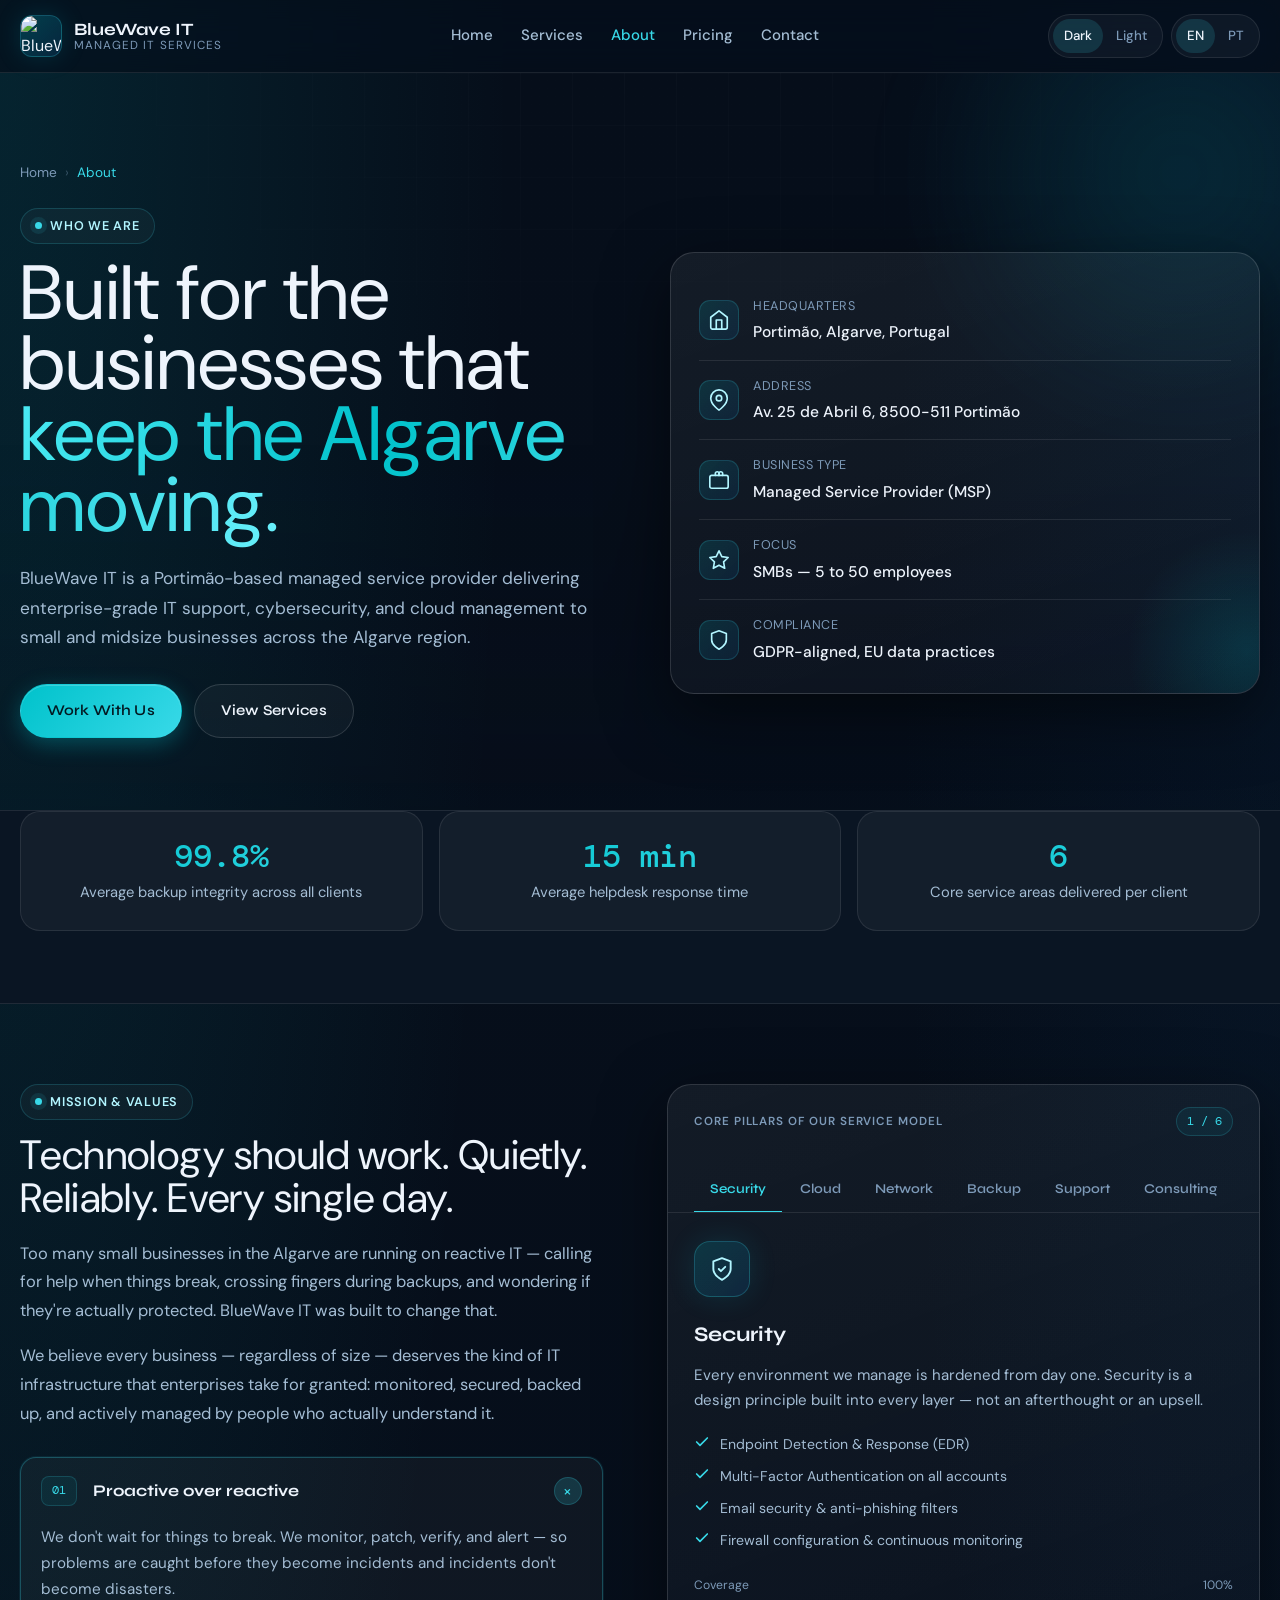
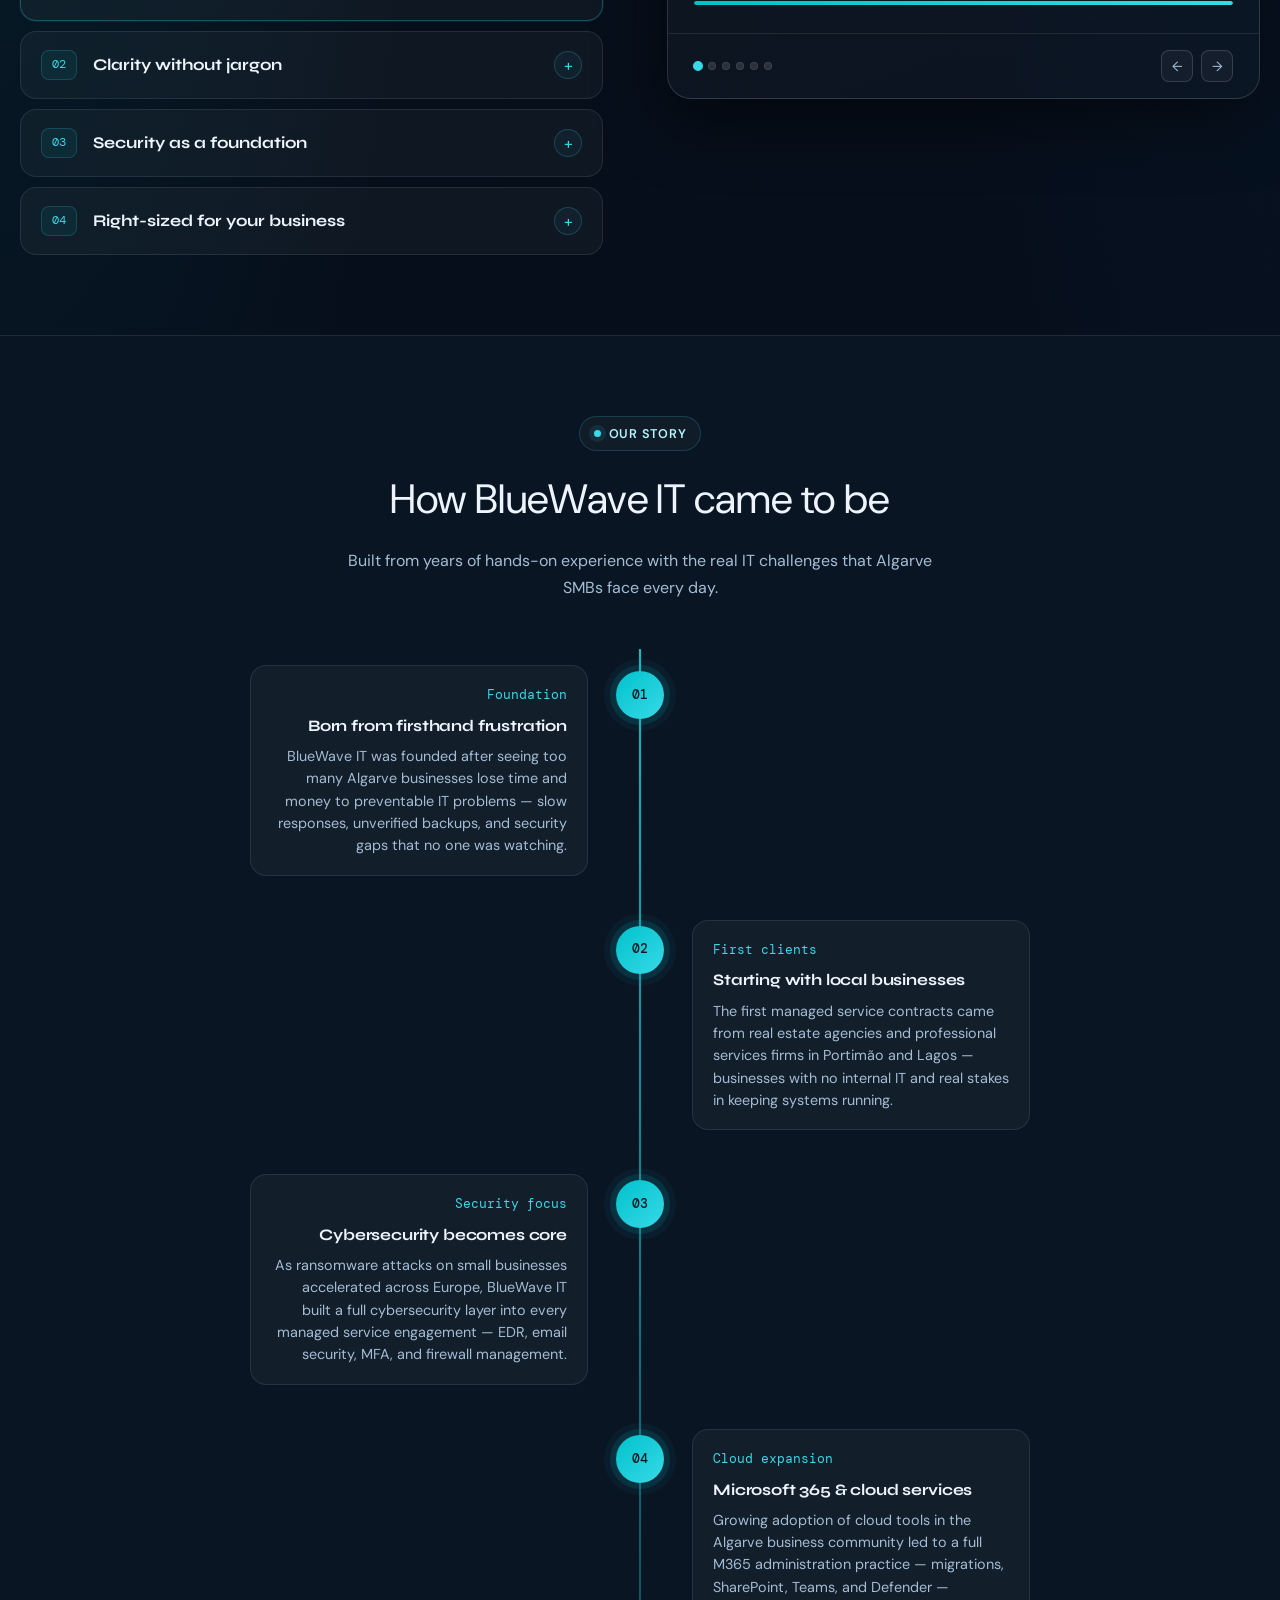
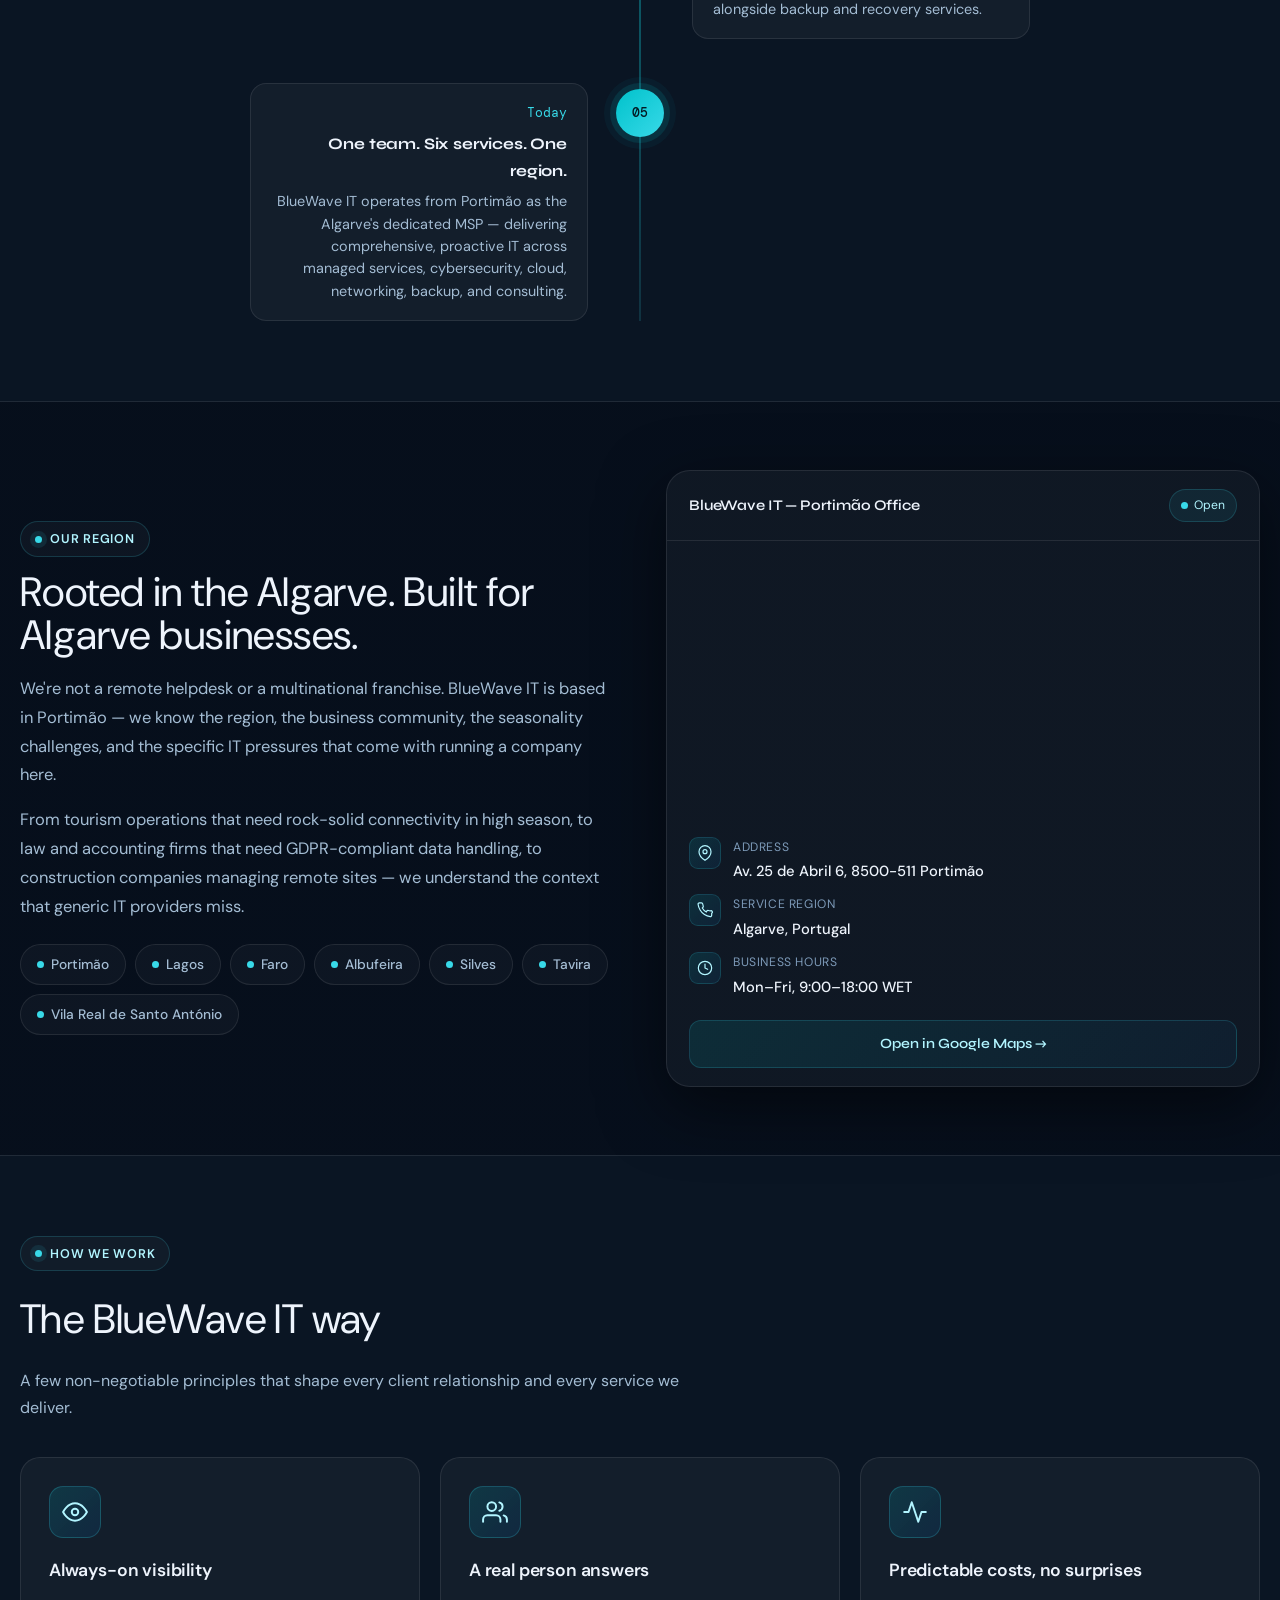
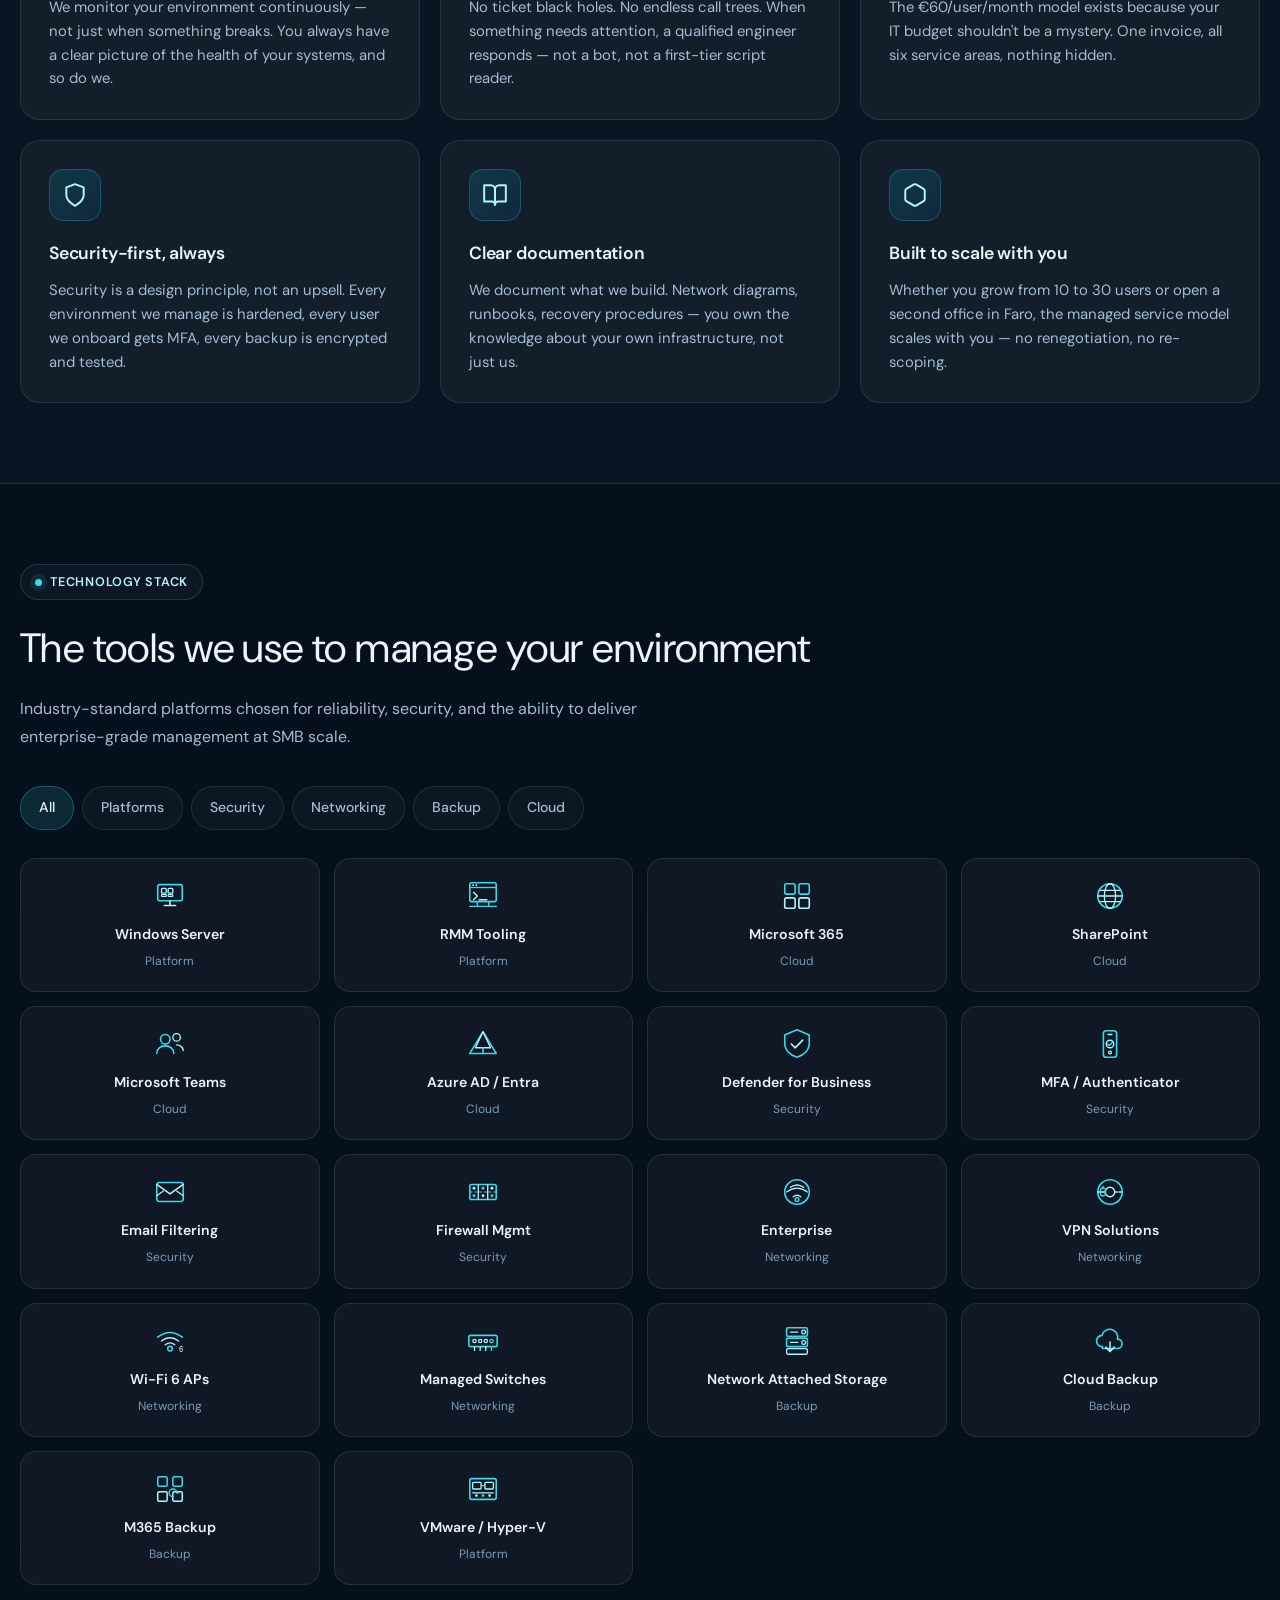
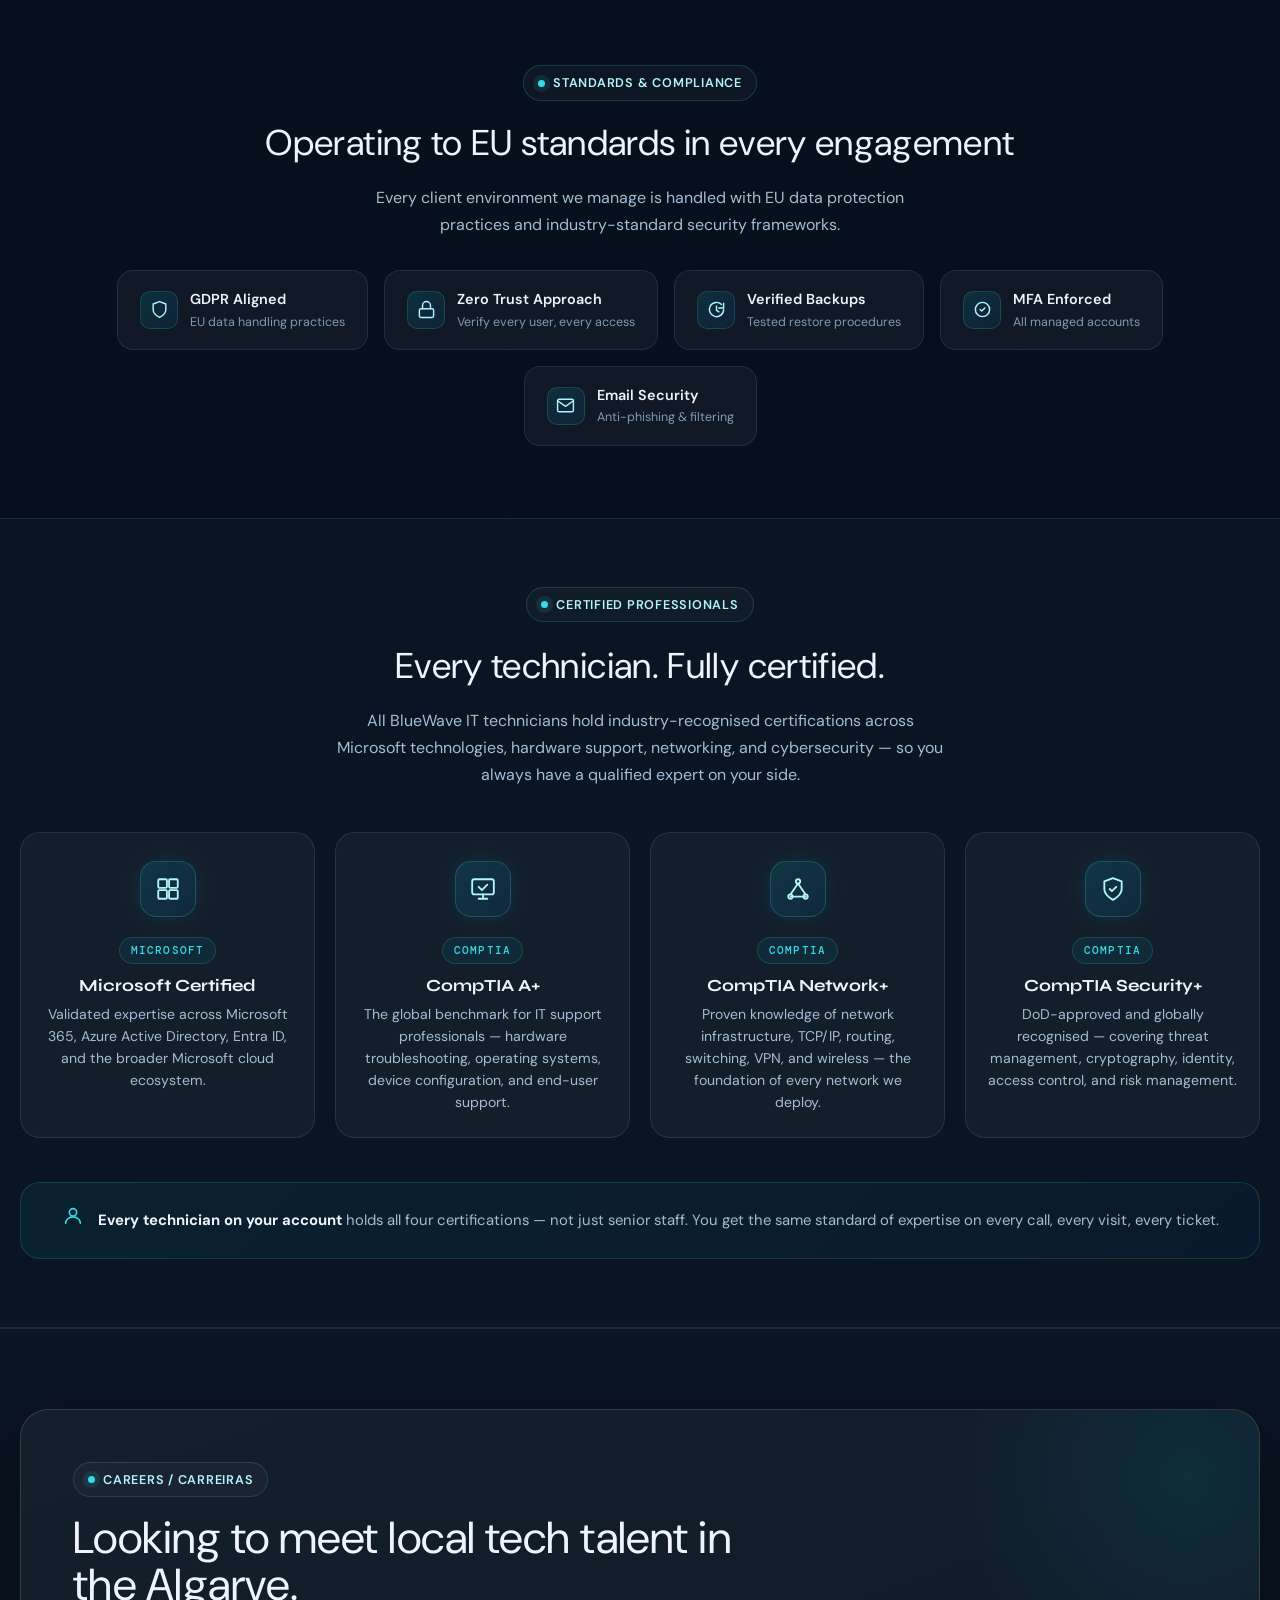
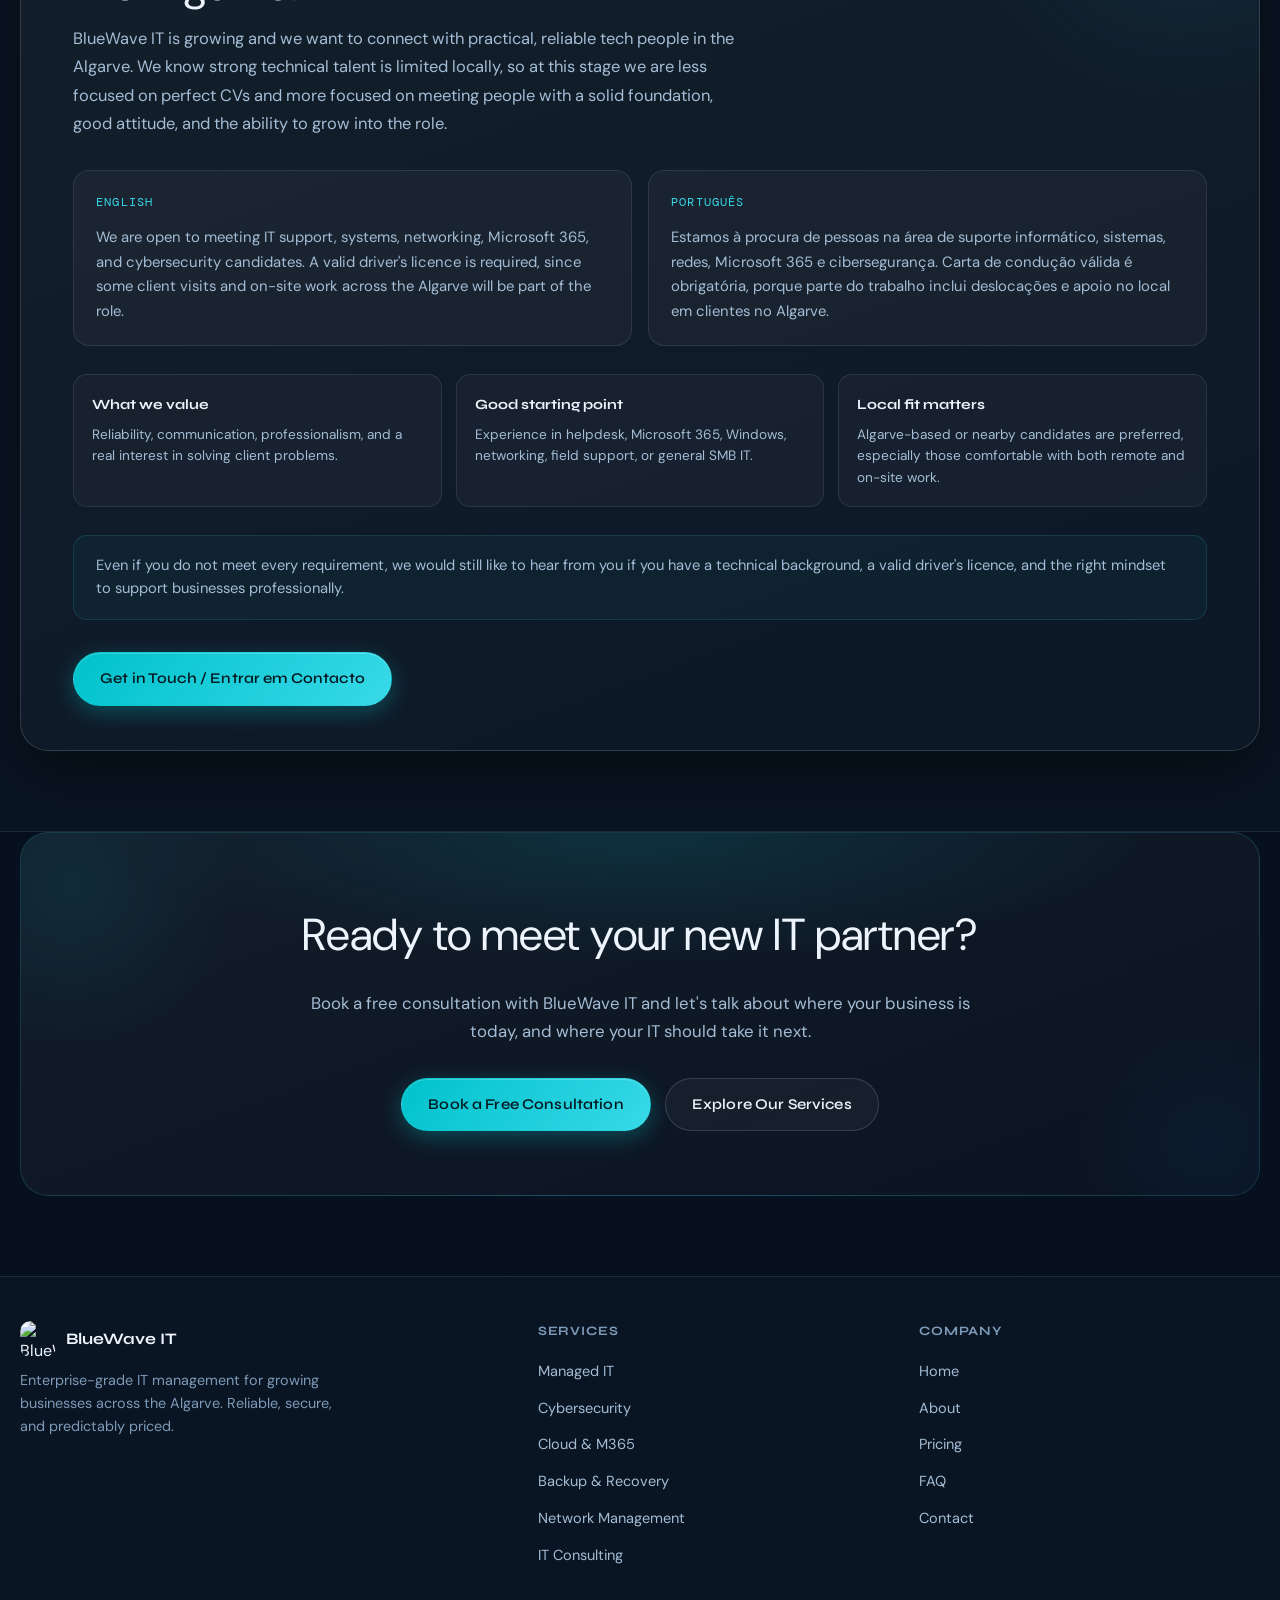
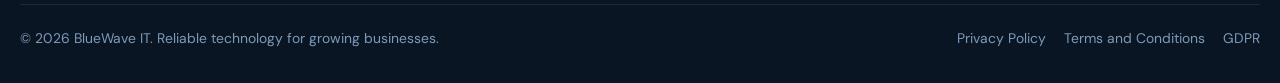
==== about.html @ 63a6830f "Add files via upload" ====
<!DOCTYPE html>
<html lang="en">
<head>
  <meta charset="UTF-8"/>
  <meta name="viewport" content="width=device-width, initial-scale=1.0"/>
   <title>About | BlueWave IT | Managed IT Services in Portimão & Algarve</title>
  <meta name="description" content="BlueWave IT is a Portimão-based MSP delivering enterprise-grade managed IT, cybersecurity, and cloud services to growing businesses across the Algarve."/>
    <!-- Geo / local relevance -->
  <meta name="geo.region" content="PT-08">
  <meta name="geo.placename" content="Portimão, Algarve, Portugal">
  <meta name="language" content="en">
  <!-- Open Graph -->
  <meta property="og:type" content="website">
  <meta property="og:site_name" content="BlueWave IT">
  <meta property="og:title" content="About BlueWave IT | Managed IT Services in Portimão & Algarve">
  <meta property="og:description" content="BlueWave IT delivers managed IT services, cybersecurity, Microsoft 365, cloud, backup, and network support for businesses across Portimão and the Algarve.">
  <meta property="og:url" content="https://www.bluewaveit.pt/about">
  <meta property="og:image" content="https://www.bluewaveit.pt/images/logo.png">
  <meta property="og:image:alt" content="BlueWave IT managed IT services in the Algarve">
  
  <link rel="preconnect" href="https://fonts.googleapis.com">
  <link rel="preconnect" href="https://fonts.gstatic.com" crossorigin>
  <link href="https://fonts.googleapis.com/css2?family=Questrial&family=Syne:wght@400;500;600;700;800&family=DM+Sans:ital,opsz,wght@0,9..40,300;0,9..40,400;0,9..40,500;0,9..40,600;1,9..40,400&family=DM+Mono:wght@400;500&display=swap" rel="stylesheet">
   <link rel="icon" type="image/png" sizes="32x32" href="/images/favicon.png">
 <style>


    /* ── TOKENS ── */
    :root {
      --bg:        #060e1a;
      --bg-alt:    #0a1523;
      --bg-card:   rgba(255,255,255,0.038);
      --bg-card-h: rgba(255,255,255,0.065);
      --text:      #eef4fc;
      --muted:     #7d9ab8;
      --muted-2:   #a4bdd4;
      --line:      rgba(255,255,255,0.09);
      --line-s:    rgba(255,255,255,0.14);
      --cyan:      #00c2cb;
      --cyan-2:    #38d9e8;
      --cyan-3:    #b2f5ff;
      --blue:      #0f4c81;
      --blue-m:    #1565a8;
      --green:     #3ee89a;
      --amber:     #ffcf4e;
      --danger:    #ff5f5f;
      --shadow:    0 20px 64px rgba(0,0,0,0.50);
      --shadow-sm: 0 8px 28px rgba(0,0,0,0.30);
      --shadow-c:  0 4px 24px rgba(0,0,0,0.22), 0 1px 4px rgba(0,0,0,0.12);
      --r:         20px;
      --r-sm:      13px;
      --max:       1240px;
      --hh:        72px;
      --fd:        'Syne', sans-serif;
      --fb:        'DM Sans', sans-serif;
      --fm:        'DM Mono', monospace;
    }
    body.theme-light {
      --bg:        #f3f8fd;
      --bg-alt:    #e8f1fa;
      --bg-card:   rgba(255,255,255,0.85);
      --bg-card-h: rgba(255,255,255,0.98);
      --text:      #0a1628;
      --muted:     #4d6b88;
      --muted-2:   #3d5a74;
      --line:      rgba(10,22,40,0.09);
      --line-s:    rgba(10,22,40,0.15);
      --shadow:    0 20px 64px rgba(10,22,40,0.14);
      --shadow-sm: 0 8px 28px rgba(10,22,40,0.10);
      --shadow-c:  0 4px 24px rgba(10,22,40,0.10), 0 1px 4px rgba(10,22,40,0.06);
    }

    /* ── RESET ── */
    *, *::before, *::after { box-sizing: border-box; }
    html { scroll-behavior: smooth; }
    body {
      margin: 0;
      font-family: var(--fb);
      font-size: 1rem;
      line-height: 1.7;
      color: var(--text);
      background:
        radial-gradient(ellipse 80% 55% at 0% 0%,   rgba(0,194,203,0.12), transparent 50%),
        radial-gradient(ellipse 60% 45% at 100% 5%,  rgba(15,76,129,0.11), transparent 50%),
        linear-gradient(180deg, #060e1a 0%, #07101e 100%);
      overflow-x: hidden;
      transition: background 250ms ease, color 250ms ease;
    }
    body.theme-light {
      background:
        radial-gradient(ellipse 80% 55% at 0% 0%,   rgba(0,194,203,0.07), transparent 50%),
        radial-gradient(ellipse 60% 45% at 100% 5%,  rgba(15,76,129,0.06), transparent 50%),
        linear-gradient(180deg, #f3f8fd 0%, #edf4fb 100%);
    }
    h1,h2,h3,h4 { font-family: var(--fd); margin: 0; }
    h1 { font-family: var(--fd-head); font-weight: 400; letter-spacing: 0.01em; }
    h2 { font-family: var(--fd-head); font-weight: 400; letter-spacing: 0.01em; }
    h3 { font-family: var(--fd-head); font-weight: 600; letter-spacing: -0.01em; }
    h4 { font-weight: 600; letter-spacing: -0.01em; }
    p  { margin: 0; }
    a  { color: inherit; text-decoration: none; }
    button { font: inherit; cursor: pointer; }
    img { max-width: 100%; display: block; }

    .container { width: min(calc(100% - 40px), var(--max)); margin: 0 auto; }

    /* ── REVEAL ── */
    .reveal {
      opacity: 0; transform: translateY(26px);
      transition: opacity 650ms cubic-bezier(0.16,1,0.3,1), transform 650ms cubic-bezier(0.16,1,0.3,1);
    }
    .reveal.is-visible { opacity: 1; transform: none; }
    .d1{transition-delay:80ms} .d2{transition-delay:160ms}
    .d3{transition-delay:240ms} .d4{transition-delay:320ms}

    /* ── HEADER ── */
    .site-header {
      position: sticky; top: 0; z-index: 60;
      backdrop-filter: blur(18px) saturate(160%);
      -webkit-backdrop-filter: blur(18px) saturate(160%);
      background: rgba(6,14,26,0.72);
      border-bottom: 1px solid var(--line);
      transition: background 200ms ease, box-shadow 200ms ease;
    }
    body.theme-light .site-header { background: rgba(243,248,253,0.82); }
    .site-header.scrolled { background: rgba(6,14,26,0.95); box-shadow: 0 8px 32px rgba(0,0,0,0.30); border-bottom-color: var(--line-s); }
    body.theme-light .site-header.scrolled { background: rgba(243,248,253,0.97); box-shadow: 0 8px 32px rgba(10,22,40,0.10); }
    .nav { min-height: var(--hh); display: flex; align-items: center; justify-content: space-between; gap: 20px; }
    .logo { display: flex; align-items: center; gap: 12px; flex: 0 0 auto; }
    .logo-mark {
      width: 42px; height: 42px; border-radius: 12px; flex: 0 0 auto;
      background: linear-gradient(135deg, rgba(0,194,203,0.25), rgba(15,76,129,0.30));
      border: 1px solid rgba(56,217,232,0.24);
      box-shadow: 0 0 26px rgba(0,194,203,0.15);
      display: grid; place-items: center; overflow: hidden;
    }
    .logo-wordmark { display: flex; flex-direction: column; line-height: 1.1; }
    .logo-wordmark strong { font-family: var(--fd); font-size: 1.08rem; font-weight: 700; }
    .logo-wordmark span   { color: var(--muted); font-size: 0.73rem; letter-spacing: 0.09em; text-transform: uppercase; }
    .nav-links { display: flex; gap: 4px; align-items: center; }
    .nav-links a { color: var(--muted-2); font-size: 0.94rem; font-weight: 500; padding: 6px 12px; border-radius: 8px; transition: color 160ms, background 160ms; }
    .nav-links a:hover  { color: var(--text); background: rgba(255,255,255,0.05); }
    .nav-links a.active { color: var(--cyan-2); }
    body.theme-light .nav-links a:hover { background: rgba(10,22,40,0.05); }
    .nav-right { display: flex; gap: 8px; align-items: center; flex-wrap: nowrap; }
    .tog { display: inline-flex; gap: 2px; padding: 4px; border-radius: 999px; background: rgba(255,255,255,0.04); border: 1px solid var(--line); }
    body.theme-light .tog { background: rgba(10,22,40,0.04); }
    .tog-btn { border: 0; background: transparent; color: var(--muted); padding: 6px 11px; border-radius: 999px; font-size: 0.83rem; font-weight: 500; transition: all 180ms; }
    .tog-btn.active { background: rgba(56,217,232,0.15); color: var(--text); }
    .nav-toggle { display: none; width: 42px; height: 42px; border-radius: 12px; border: 1px solid var(--line-s); background: rgba(255,255,255,0.04); color: var(--text); font-size: 1.2rem; align-items: center; justify-content: center; }
    .mobile-menu { display: none; padding: 0 0 14px; }
    .mobile-menu.open { display: grid; gap: 8px; }
    .mobile-menu a, .mobile-menu .m-row, .mobile-menu .mobile-menu-theme { padding: 11px 14px; border-radius: 13px; background: var(--bg-card); border: 1px solid var(--line); color: var(--text); font-size: 0.95rem; font-weight: 500; display: flex; align-items: center; gap: 10px; }
    .mobile-menu .m-row { flex-wrap: wrap; gap: 8px; }

    /* ── BUTTONS ── */
    .btn { display: inline-flex; align-items: center; justify-content: center; gap: 8px; padding: 13px 26px; border-radius: 999px; border: 1px solid transparent; font-family: var(--fd); font-size: 0.93rem; font-weight: 600; letter-spacing: 0.01em; transition: transform 200ms, box-shadow 200ms, background 200ms, border-color 200ms; white-space: nowrap; }
    .btn-primary { background: linear-gradient(130deg, #00c2cb, #38d9e8); color: #031922; box-shadow: 0 6px 22px rgba(0,194,203,0.32), inset 0 1px 0 rgba(255,255,255,0.20); }
    .btn-primary:hover { transform: translateY(-2px); box-shadow: 0 12px 32px rgba(0,194,203,0.42), inset 0 1px 0 rgba(255,255,255,0.20); }
    .btn-secondary { background: rgba(255,255,255,0.04); border-color: var(--line-s); color: var(--text); }
    .btn-secondary:hover { background: rgba(255,255,255,0.08); border-color: rgba(56,217,232,0.30); transform: translateY(-2px); }
    body.theme-light .btn-secondary { background: rgba(10,22,40,0.04); }
    body.theme-light .btn-secondary:hover { background: rgba(10,22,40,0.08); }

    /* ── SHARED ── */
    .section-label {
      display: inline-flex; align-items: center; gap: 8px;
      padding: 6px 14px; border-radius: 999px;
      border: 1px solid rgba(56,217,232,0.18); background: rgba(255,255,255,0.03);
      color: var(--cyan-3); font-size: 0.79rem; font-weight: 600;
      letter-spacing: 0.06em; text-transform: uppercase; margin-bottom: 14px;
    }
    .section-label::before { content:""; width:7px; height:7px; border-radius:50%; background:var(--cyan-2); box-shadow:0 0 0 5px rgba(56,217,232,0.10); flex:0 0 auto; }
    body.theme-light .section-label { background: rgba(10,22,40,0.04); color: var(--blue-m); }
    .gradient-text { background: linear-gradient(105deg, #4beaf4 0%, #00c2cb 45%, #6af0fc 100%); -webkit-background-clip: text; background-clip: text; color: transparent; }
    body.theme-light .gradient-text { background: linear-gradient(105deg, #006f80, #009ab0); -webkit-background-clip: text; background-clip: text; }
    .icon-svg { width: 22px; height: 22px; stroke: currentColor; fill: none; stroke-width: 1.8; stroke-linecap: round; stroke-linejoin: round; }
    section { padding: 68px 0; }
    .band { background: var(--bg-alt); border-top: 1px solid var(--line); border-bottom: 1px solid var(--line); }
    .feature-list { list-style: none; margin: 0; padding: 0; display: grid; gap: 9px; }
    .feature-list li { display: flex; gap: 10px; align-items: flex-start; color: var(--muted-2); font-size: 0.95rem; }
    .feature-list li::before { content:""; width:18px; height:18px; margin-top:2px; flex:0 0 auto; background: url("data:image/svg+xml,%3Csvg xmlns='http://www.w3.org/2000/svg' viewBox='0 0 24 24' fill='none' stroke='%2338d9e8' stroke-width='2.5' stroke-linecap='round' stroke-linejoin='round'%3E%3Cpolyline points='20 6 9 17 4 12'/%3E%3C/svg%3E") center/contain no-repeat; }

    /* ── PAGE HERO ── */
    .page-hero {
      position: relative; overflow: hidden;
      padding: 88px 0 72px; isolation: isolate;
    }
    .page-hero::before {
      content:""; position:absolute; inset:0; z-index:-1;
      background-image: linear-gradient(rgba(255,255,255,0.030) 1px, transparent 1px), linear-gradient(90deg, rgba(255,255,255,0.030) 1px, transparent 1px);
      background-size: 52px 52px;
      mask-image: radial-gradient(ellipse 80% 70% at 50% 0%, rgba(0,0,0,0.6), transparent 70%);
    }
    body.theme-light .page-hero::before { background-image: linear-gradient(rgba(10,22,40,0.03) 1px, transparent 1px), linear-gradient(90deg, rgba(10,22,40,0.03) 1px, transparent 1px); }
    .page-hero::after { content:""; position:absolute; z-index:-1; width:600px; height:600px; border-radius:50%; right:-200px; top:-200px; background:radial-gradient(circle, rgba(0,194,203,0.13), transparent 65%); filter:blur(40px); animation:floatGlow 12s ease-in-out infinite; }
    @keyframes floatGlow { 0%,100%{transform:translate(0,0) scale(1)} 50%{transform:translate(0,-20px) scale(1.04)} }

    .hero-breadcrumb { display:flex; align-items:center; gap:8px; color:var(--muted); font-size:0.85rem; margin-bottom:24px; }
    .hero-breadcrumb a { transition: color 160ms; }
    .hero-breadcrumb a:hover { color: var(--text); }
    .hero-breadcrumb .sep { opacity: 0.4; }
    .hero-breadcrumb .current { color: var(--cyan-2); }

    .hero-layout { display: grid; grid-template-columns: 1fr 1fr; gap: 60px; align-items: center; }
    .page-hero h1 { font-size: clamp(3rem, 6vw, 5.2rem); line-height: 0.92; margin-bottom: 24px; }
    .page-hero p  { color: var(--muted-2); max-width: 58ch; font-size: 1.08rem; margin: 0 0 32px; }

    /* Identity card in hero */
    .identity-card {
      background: linear-gradient(160deg, rgba(255,255,255,0.06), rgba(255,255,255,0.025));
      border: 1px solid var(--line-s); border-radius: 24px;
      padding: 28px; box-shadow: var(--shadow);
      position: relative; overflow: hidden;
    }
    .identity-card::before { content:""; position:absolute; inset:auto -20% -20% auto; width:260px; height:260px; border-radius:50%; background:radial-gradient(circle, rgba(0,194,203,0.16), transparent 65%); pointer-events:none; }
    .id-row { display: flex; align-items: center; gap: 14px; padding: 14px 0; border-bottom: 1px solid var(--line); }
    .id-row:last-child { border-bottom: 0; padding-bottom: 0; }
    .id-icon { width: 40px; height: 40px; border-radius: 11px; display: grid; place-items: center; background: linear-gradient(135deg, rgba(0,194,203,0.15), rgba(15,76,129,0.22)); border: 1px solid rgba(56,217,232,0.18); color: var(--cyan-3); flex: 0 0 auto; }
    .id-label { color: var(--muted); font-size: 0.79rem; letter-spacing: 0.04em; text-transform: uppercase; margin-bottom: 3px; }
    .id-value { color: var(--text); font-size: 0.97rem; font-weight: 500; }

    /* ── ANIMATED STAT COUNTERS ── */
    .stats-section { padding: 0 0 72px; }
    .stats-grid { display: grid; grid-template-columns: repeat(3, 1fr); gap: 16px; }
    .stat-card {
      background: var(--bg-card); border: 1px solid var(--line); border-radius: var(--r);
      padding: 28px 24px; text-align: center; position: relative; overflow: hidden;
      transition: transform 220ms, border-color 220ms;
    }
    .stat-card::before { content:""; position:absolute; inset:0; background:radial-gradient(circle at 50% 0%, rgba(0,194,203,0.08), transparent 60%); opacity:0; transition:opacity 300ms; }
    .stat-card:hover { transform: translateY(-4px); border-color: rgba(56,217,232,0.24); }
    .stat-card:hover::before { opacity:1; }
    .stat-num {
      font-family: var(--fm); font-size: 2rem; font-weight: 500; line-height: 1;
      background: linear-gradient(135deg, var(--cyan), var(--cyan-2));
      -webkit-background-clip: text; background-clip: text; color: transparent;
      margin-bottom: 10px;
    }
    .stat-label { color: var(--muted-2); font-size: 0.92rem; line-height: 1.4; }

    /* ── MISSION SECTION ── */
    .mission-section { padding: 80px 0; }
    .mission-grid { display: grid; grid-template-columns: 1fr 1fr; gap: 64px; align-items: start; }
    .mission-copy h2 { font-size: clamp(2rem, 3.2vw, 2.9rem); margin-bottom: 20px; line-height: 1.05; }
    .mission-copy p  { color: var(--muted-2); font-size: 1.03rem; line-height: 1.75; margin-bottom: 16px; }
    /* Values — card-based layout */
    .values-list { display: grid; gap: 10px; margin-top: 32px; }
    .value-item {
      border-radius: 16px; overflow: hidden;
      background: var(--bg-card); border: 1px solid var(--line);
      transition: border-color 220ms, box-shadow 220ms;
    }
    .value-item.open { border-color: rgba(56,217,232,0.28); box-shadow: 0 0 0 1px rgba(56,217,232,0.08); }
    .value-head {
      display: flex; align-items: center; justify-content: space-between; gap: 14px;
      padding: 18px 20px; cursor: pointer; background: transparent; border: 0;
      color: var(--text); width: 100%; text-align: left;
      transition: color 180ms;
    }
    .value-head:hover { color: var(--cyan-2); }
    .value-head-left { display: flex; align-items: center; gap: 16px; }
    .value-num {
      font-family: var(--fm); font-size: 0.73rem; color: var(--cyan-2);
      background: rgba(0,194,203,0.08); border: 1px solid rgba(56,217,232,0.18);
      border-radius: 8px; padding: 4px 8px; min-width: 36px; text-align: center; flex: 0 0 auto;
    }
    .value-title { font-family: var(--fd); font-size: 1.02rem; font-weight: 700; }
    .v-chevron { width: 28px; height: 28px; border-radius: 50%; border: 1px solid rgba(56,217,232,0.20); background: rgba(56,217,232,0.05); display: grid; place-items: center; color: var(--cyan-2); font-size: 1rem; transition: transform 280ms cubic-bezier(0.34,1.56,0.64,1), background 220ms; flex: 0 0 auto; }
    .value-item.open .v-chevron { transform: rotate(45deg); background: rgba(56,217,232,0.16); }
    .value-body { max-height: 0; overflow: hidden; transition: max-height 360ms ease, padding 360ms ease; color: var(--muted-2); font-size: 0.95rem; line-height: 1.72; padding: 0 20px; }
    .value-item.open .value-body { max-height: 300px; padding: 0 20px 18px; }

    /* ── PILLARS — INTERACTIVE TAB DESIGN ── */
    .mission-visual { position: sticky; top: calc(var(--hh) + 24px); }
    .pillars-card {
      background: linear-gradient(160deg, rgba(255,255,255,0.055), rgba(255,255,255,0.02));
      border: 1px solid var(--line-s); border-radius: 24px;
      box-shadow: var(--shadow); overflow: hidden;
    }
    .pillars-header {
      padding: 22px 26px 0;
      border-bottom: 1px solid var(--line);
      display: flex; flex-direction: column; gap: 16px;
    }
    .pillars-header-top { display: flex; align-items: center; justify-content: space-between; padding-bottom: 16px; }
    .pillars-header-label { font-size: 0.73rem; color: var(--muted); text-transform: uppercase; letter-spacing: 0.08em; font-weight: 600; }
    .pillars-header-count { font-family: var(--fm); font-size: 0.78rem; color: var(--cyan-2); background: rgba(0,194,203,0.08); border: 1px solid rgba(56,217,232,0.18); padding: 3px 10px; border-radius: 999px; }
    /* Tab nav */
    .pillar-tabs { display: flex; gap: 2px; overflow-x: auto; scrollbar-width: none; }
    .pillar-tabs::-webkit-scrollbar { display: none; }
    .pillar-tab {
      padding: 10px 16px; font-size: 0.84rem; font-weight: 600; font-family: var(--fd);
      color: var(--muted); background: transparent; border: 0; cursor: pointer;
      border-bottom: 2px solid transparent; margin-bottom: -1px;
      white-space: nowrap; transition: color 180ms, border-color 180ms;
    }
    .pillar-tab:hover { color: var(--muted-2); }
    .pillar-tab.active { color: var(--cyan-2); border-bottom-color: var(--cyan-2); }
    /* Panel */
    .pillar-panel { display: none; padding: 28px 26px; }
    .pillar-panel.active { display: block; }
    .pillar-panel-icon {
      width: 56px; height: 56px; border-radius: 16px; margin-bottom: 20px;
      display: grid; place-items: center;
      background: linear-gradient(135deg, rgba(0,194,203,0.18), rgba(15,76,129,0.28));
      border: 1px solid rgba(56,217,232,0.24);
      box-shadow: 0 0 28px rgba(0,194,203,0.14);
      color: var(--cyan-3);
    }
    .pillar-panel-icon svg { width: 26px; height: 26px; stroke: currentColor; fill: none; stroke-width: 1.75; stroke-linecap: round; stroke-linejoin: round; }
    .pillar-panel-name { font-family: var(--fd); font-size: 1.3rem; font-weight: 700; margin-bottom: 10px; }
    .pillar-panel-desc { color: var(--muted-2); font-size: 0.94rem; line-height: 1.68; margin-bottom: 20px; }
    .pillar-panel-items { display: grid; gap: 8px; }
    .pillar-panel-item {
      display: flex; align-items: flex-start; gap: 10px;
      font-size: 0.88rem; color: var(--muted-2);
    }
    .pillar-panel-item::before {
      content:""; width: 16px; height: 16px; margin-top: 1px; flex: 0 0 auto;
      background: url("data:image/svg+xml,%3Csvg xmlns='http://www.w3.org/2000/svg' viewBox='0 0 24 24' fill='none' stroke='%2338d9e8' stroke-width='2.5' stroke-linecap='round' stroke-linejoin='round'%3E%3Cpolyline points='20 6 9 17 4 12'/%3E%3C/svg%3E") center/contain no-repeat;
    }
    /* Progress bar */
    .pillar-progress { margin-top: 22px; }
    .pillar-progress-label { display: flex; justify-content: space-between; margin-bottom: 6px; font-size: 0.76rem; color: var(--muted); }
    .pillar-progress-track { height: 4px; background: rgba(255,255,255,0.06); border-radius: 999px; overflow: hidden; }
    .pillar-progress-fill { height: 100%; background: linear-gradient(90deg, var(--cyan), var(--cyan-2)); border-radius: 999px; transition: width 600ms cubic-bezier(0.16,1,0.3,1); width: 0; }
    /* Footer nav dots */
    .pillars-footer { padding: 16px 26px; border-top: 1px solid var(--line); display: flex; align-items: center; justify-content: space-between; }
    .pillar-dots { display: flex; gap: 6px; }
    .pillar-dot { width: 8px; height: 8px; border-radius: 50%; background: rgba(255,255,255,0.12); border: 1px solid var(--line); cursor: pointer; transition: background 200ms, transform 200ms; }
    .pillar-dot.active { background: var(--cyan-2); transform: scale(1.25); border-color: var(--cyan-2); }
    .pillar-nav-btns { display: flex; gap: 8px; }
    .pillar-nav-btn { width: 32px; height: 32px; border-radius: 8px; border: 1px solid var(--line-s); background: rgba(255,255,255,0.04); color: var(--muted-2); display: grid; place-items: center; cursor: pointer; font-size: 0.85rem; transition: all 180ms; }
    .pillar-nav-btn:hover { border-color: rgba(56,217,232,0.28); color: var(--text); background: rgba(56,217,232,0.08); }

    /* ── STORY TIMELINE ── */
    .timeline-section { padding: 80px 0; }
    .timeline-wrap { position: relative; max-width: 780px; margin: 0 auto; padding-top: 16px; }
    .timeline-wrap::before { content:""; position:absolute; left:50%; top:0; bottom:0; width:2px; background:linear-gradient(180deg, var(--cyan), rgba(56,217,232,0.15)); transform:translateX(-50%); }
    .tl-item { display: grid; grid-template-columns: 1fr 48px 1fr; gap: 0; margin-bottom: 44px; align-items: start; }
    .tl-item:last-child { margin-bottom: 0; }
    .tl-left  { padding-right: 28px; text-align: right; }
    .tl-right { padding-left:  28px; }
    .tl-empty { }
    .tl-dot-col { display: flex; justify-content: center; padding-top: 6px; }
    .tl-dot {
      width: 48px; height: 48px; border-radius: 50%;
      background: linear-gradient(135deg, var(--cyan), var(--cyan-2));
      display: grid; place-items: center;
      box-shadow: 0 0 0 6px rgba(0,194,203,0.12), 0 0 0 12px rgba(0,194,203,0.05);
      color: #031922; font-family: var(--fm); font-size: 0.82rem; font-weight: 500;
      z-index: 1; position: relative; flex: 0 0 auto;
    }
    .tl-year  { font-family: var(--fm); font-size: 0.80rem; color: var(--cyan-2); margin-bottom: 6px; }
    .tl-card  { background: var(--bg-card); border: 1px solid var(--line); border-radius: 16px; padding: 18px 20px; transition: border-color 200ms, transform 200ms; }
    .tl-card:hover { border-color: rgba(56,217,232,0.26); transform: translateY(-2px); }
    .tl-card h4 { font-size: 1rem; font-weight: 700; margin-bottom: 6px; }
    .tl-card p  { color: var(--muted-2); font-size: 0.90rem; line-height: 1.55; }

    /* ── WHY ALGARVE SECTION ── */
    .algarve-grid { display: grid; grid-template-columns: 1fr 1fr; gap: 52px; align-items: center; }
    .algarve-copy h2 { font-size: clamp(2rem, 3.2vw, 2.9rem); margin-bottom: 18px; line-height: 1.05; }
    .algarve-copy p  { color: var(--muted-2); font-size: 1.03rem; line-height: 1.75; margin-bottom: 16px; }
    .region-chips { display: flex; flex-wrap: wrap; gap: 9px; margin-top: 22px; }
    .region-chip { padding: 8px 16px; border-radius: 999px; border: 1px solid var(--line); background: rgba(255,255,255,0.03); color: var(--muted-2); font-size: 0.86rem; font-weight: 500; display: flex; align-items: center; gap: 7px; transition: all 180ms; }
    .region-chip:hover { border-color: rgba(56,217,232,0.28); color: var(--text); background: rgba(56,217,232,0.06); }
    .region-chip::before { content:""; width:7px; height:7px; border-radius:50%; background:var(--cyan-2); flex:0 0 auto; }

    /* Interactive map card */
    .map-card {
      background: var(--bg-card); border: 1px solid var(--line); border-radius: 24px;
      overflow: hidden; box-shadow: var(--shadow);
    }
    .map-header { padding: 18px 22px; display: flex; align-items: center; justify-content: space-between; border-bottom: 1px solid var(--line); }
    .map-header h4 { font-size: 0.92rem; font-weight: 600; }
    .map-live { display: inline-flex; align-items: center; gap: 6px; font-size: 0.76rem; color: var(--cyan-3); background: rgba(56,217,232,0.08); border: 1px solid rgba(56,217,232,0.18); padding: 5px 11px; border-radius: 999px; }
    .map-live-dot { width: 7px; height: 7px; border-radius: 50%; background: var(--cyan-2); animation: mpulse 2s infinite; }
    @keyframes mpulse { 0%,100%{opacity:1} 50%{opacity:0.4} }
    .map-embed { position: relative; height: 280px; }
    .map-embed iframe { width: 100%; height: 100%; border: 0; display: block; filter: saturate(0.8) contrast(1.05); }
    body.theme-light .map-embed iframe { filter: none; }
    .map-footer { padding: 16px 22px; display: grid; gap: 10px; }
    .map-detail { display: flex; align-items: flex-start; gap: 12px; }
    .map-detail-icon { width: 32px; height: 32px; border-radius: 9px; background: linear-gradient(135deg, rgba(0,194,203,0.14), rgba(15,76,129,0.20)); border: 1px solid rgba(56,217,232,0.16); display: grid; place-items: center; color: var(--cyan-3); flex: 0 0 auto; }
    .map-detail-icon svg { width: 16px; height: 16px; stroke: currentColor; fill: none; stroke-width: 1.8; stroke-linecap: round; stroke-linejoin: round; }
    .map-detail-label { color: var(--muted); font-size: 0.76rem; text-transform: uppercase; letter-spacing: 0.05em; margin-bottom: 2px; }
    .map-detail-value { color: var(--text); font-size: 0.92rem; font-weight: 500; }
    .map-cta { display: block; margin: 4px 22px 18px; padding: 11px; border-radius: 12px; background: linear-gradient(130deg, rgba(0,194,203,0.12), rgba(15,76,129,0.12)); border: 1px solid rgba(56,217,232,0.18); color: var(--cyan-3); text-align: center; font-size: 0.88rem; font-weight: 600; font-family: var(--fd); transition: all 200ms; }
    .map-cta:hover { background: linear-gradient(130deg, rgba(0,194,203,0.20), rgba(15,76,129,0.20)); transform: translateY(-1px); }

    /* ── TEAM / APPROACH SECTION ── */
    .approach-section { padding: 80px 0; }
    .approach-grid { display: grid; grid-template-columns: repeat(3, 1fr); gap: 20px; }
    .approach-card {
      background: var(--bg-card); border: 1px solid var(--line); border-radius: var(--r);
      padding: 28px; transition: transform 220ms, border-color 220ms, background 220ms;
      position: relative; overflow: hidden;
    }
    .approach-card::before { content:""; position:absolute; inset:0; background:radial-gradient(circle at top right, rgba(0,194,203,0.07), transparent 50%); opacity:0; transition:opacity 300ms; }
    .approach-card:hover { transform: translateY(-5px); border-color: rgba(56,217,232,0.24); background: var(--bg-card-h); }
    .approach-card:hover::before { opacity:1; }
    .approach-icon { width: 52px; height: 52px; border-radius: 14px; display: grid; place-items: center; margin-bottom: 18px; background: linear-gradient(135deg, rgba(0,194,203,0.16), rgba(15,76,129,0.24)); border: 1px solid rgba(56,217,232,0.22); color: var(--cyan-3); }
    .approach-icon svg { width: 26px; height: 26px; stroke: currentColor; fill: none; stroke-width: 1.8; stroke-linecap: round; stroke-linejoin: round; }
    .approach-card h3 { font-size: 1.1rem; margin-bottom: 10px; position: relative; z-index:1; }
    .approach-card p  { color: var(--muted-2); font-size: 0.93rem; line-height: 1.6; position: relative; z-index:1; }

    /* ── TECH STACK INTERACTIVE ── */
    .stack-section { padding: 80px 0; }
    .stack-tabs { display: flex; gap: 8px; flex-wrap: wrap; margin-bottom: 28px; }
    .stack-tab { padding: 9px 18px; border-radius: 999px; border: 1px solid var(--line); background: rgba(255,255,255,0.03); color: var(--muted-2); font-size: 0.88rem; font-weight: 500; cursor: pointer; transition: all 180ms; }
    .stack-tab:hover, .stack-tab.active { background: rgba(56,217,232,0.12); border-color: rgba(56,217,232,0.28); color: var(--text); }
    .stack-grid { display: grid; grid-template-columns: repeat(4, 1fr); gap: 14px; }
    .stack-item {
      background: var(--bg-card); border: 1px solid var(--line); border-radius: 16px;
      padding: 20px 16px; text-align: center;
      transition: transform 220ms, border-color 220ms, opacity 300ms;
      cursor: default;
    }
    .stack-item:hover { transform: translateY(-3px); border-color: rgba(56,217,232,0.22); }
    .stack-item.hidden { display: none; }
    .stack-emoji { display: flex; align-items: center; justify-content: center; margin-bottom: 10px; }
    .stack-name { font-size: 0.88rem; font-weight: 600; color: var(--text); margin-bottom: 4px; }
    .stack-cat  { font-size: 0.75rem; color: var(--muted); }

    /* ── GDPR/COMPLIANCE BADGE ROW ── */
    .compliance-section { padding: 0 0 72px; }
    .compliance-row { display: flex; gap: 16px; flex-wrap: wrap; justify-content: center; }
    .comp-badge {
      display: flex; align-items: center; gap: 12px;
      padding: 16px 22px; border-radius: 16px;
      background: var(--bg-card); border: 1px solid var(--line);
      transition: border-color 200ms, transform 200ms;
    }
    .comp-badge:hover { border-color: rgba(56,217,232,0.22); transform: translateY(-2px); }
    .comp-badge-icon { width: 38px; height: 38px; border-radius: 10px; display: grid; place-items: center; background: linear-gradient(135deg, rgba(0,194,203,0.14), rgba(15,76,129,0.20)); border: 1px solid rgba(56,217,232,0.18); color: var(--cyan-3); flex: 0 0 auto; }
    .comp-badge-icon svg { width: 19px; height: 19px; stroke: currentColor; fill: none; stroke-width: 1.8; stroke-linecap: round; stroke-linejoin: round; }
    .comp-name { font-size: 0.90rem; font-weight: 600; color: var(--text); }
    .comp-desc { font-size: 0.78rem; color: var(--muted); }

    /* ── RECRUITING ── */
    .recruit-section { padding: 80px 0; background: var(--bg-alt); border-top: 1px solid var(--line); border-bottom: 1px solid var(--line); }
    .recruit-inner {
      background: linear-gradient(160deg, rgba(255,255,255,0.045), rgba(255,255,255,0.015));
      border: 1px solid var(--line-s); border-radius: 28px;
      overflow: hidden; box-shadow: var(--shadow);
      position: relative;
    }
    .recruit-inner::before {
      content:""; position:absolute; width:500px; height:500px;
      right: -180px; top: -180px; border-radius:50%;
      background: radial-gradient(circle, rgba(0,194,203,0.10), transparent 65%);
      pointer-events:none;
    }
    .recruit-body { padding: 52px 52px 44px; position: relative; z-index: 1; }
    .recruit-header { margin-bottom: 32px; }
    .recruit-header h2 { font-size: clamp(2rem, 3.5vw, 3rem); line-height: 1.05; margin-bottom: 16px; max-width: 22ch; }
    .recruit-header p { color: var(--muted-2); font-size: 1.03rem; line-height: 1.72; max-width: 62ch; }
    /* bilingual cards */
    .recruit-lang-grid { display: grid; grid-template-columns: 1fr 1fr; gap: 16px; margin-bottom: 28px; }
    .recruit-lang-card {
      background: rgba(255,255,255,0.04); border: 1px solid var(--line);
      border-radius: 16px; padding: 22px 22px;
      transition: border-color 200ms;
    }
    .recruit-lang-card:hover { border-color: rgba(56,217,232,0.22); }
    .recruit-lang-label { font-family: var(--fm); font-size: 0.73rem; letter-spacing: 0.10em; text-transform: uppercase; color: var(--cyan-2); margin-bottom: 12px; }
    .recruit-lang-card p { color: var(--muted-2); font-size: 0.93rem; line-height: 1.65; margin: 0; }
    /* value pillars */
    .recruit-pillars { display: grid; grid-template-columns: repeat(3, 1fr); gap: 14px; margin-bottom: 28px; }
    .recruit-pillar {
      background: rgba(255,255,255,0.03); border: 1px solid var(--line);
      border-radius: 14px; padding: 18px 18px;
      transition: border-color 200ms, background 200ms;
    }
    .recruit-pillar:hover { border-color: rgba(56,217,232,0.20); background: rgba(255,255,255,0.05); }
    .recruit-pillar-title { font-size: 0.88rem; font-weight: 700; color: var(--text); margin-bottom: 7px; font-family: var(--fd); }
    .recruit-pillar-desc { color: var(--muted-2); font-size: 0.85rem; line-height: 1.55; margin: 0; }
    /* note */
    .recruit-note {
      background: rgba(0,194,203,0.05); border: 1px solid rgba(56,217,232,0.14);
      border-radius: 14px; padding: 18px 22px;
      color: var(--muted-2); font-size: 0.92rem; line-height: 1.62;
      margin-bottom: 32px;
    }
    /* CTA row */
    .recruit-cta { display: flex; align-items: center; gap: 14px; flex-wrap: wrap; }
    .recruit-email {
      display: inline-flex; align-items: center; gap: 9px;
      padding: 12px 22px; border-radius: 999px;
      border: 1px solid var(--line-s); background: rgba(255,255,255,0.04);
      color: var(--muted-2); font-size: 0.91rem; font-family: var(--fm);
      transition: border-color 200ms, color 200ms, background 200ms;
    }
    .recruit-email:hover { border-color: rgba(56,217,232,0.28); color: var(--text); background: rgba(255,255,255,0.07); }
    .recruit-email svg { width: 16px; height: 16px; stroke: currentColor; fill: none; stroke-width: 1.8; stroke-linecap: round; stroke-linejoin: round; color: var(--cyan-2); flex: 0 0 auto; }
    @media (max-width: 860px) {
      .recruit-body { padding: 36px 28px 32px; }
      .recruit-lang-grid, .recruit-pillars { grid-template-columns: 1fr; }
    }

    /* ── CTA ── */
    .cta-section { padding: 0 0 80px; }
    .cta-box { padding: 64px 52px; background: radial-gradient(ellipse 70% 60% at 50% 0%, rgba(0,194,203,0.14), transparent 60%), linear-gradient(160deg, rgba(255,255,255,0.05), rgba(255,255,255,0.02)); border: 1px solid rgba(56,217,232,0.18); border-radius: 28px; text-align: center; position: relative; overflow: hidden; }
    .cta-box::before { content:""; position:absolute; width:400px; height:400px; left:-150px; top:-150px; border-radius:50%; background:radial-gradient(circle, rgba(0,194,203,0.10), transparent 60%); pointer-events:none; }
    .cta-box::after  { content:""; position:absolute; width:300px; height:300px; right:-100px; bottom:-100px; border-radius:50%; background:radial-gradient(circle, rgba(15,76,129,0.12), transparent 60%); pointer-events:none; }
    .cta-box h2 { font-size: clamp(2rem,3.5vw,3rem); margin-bottom: 16px; position: relative; z-index: 1; }
    .cta-box p  { max-width: 56ch; margin: 0 auto 32px; color: var(--muted-2); font-size: 1.05rem; position: relative; z-index: 1; }
    .cta-btns   { display: flex; justify-content: center; gap: 14px; flex-wrap: wrap; position: relative; z-index: 1; }

    /* ── FOOTER ── */
    .site-footer { border-top: 1px solid var(--line); background: var(--bg-alt); padding: 44px 0 32px; }
    .footer-grid { display: grid; grid-template-columns: 1.4fr 1fr 1fr; gap: 40px; margin-bottom: 36px; }
    .footer-brand p { color: var(--muted); font-size: 0.90rem; margin-top: 12px; max-width: 34ch; line-height: 1.6; }
    .footer-col h4 { font-size: 0.80rem; font-weight: 700; letter-spacing: 0.07em; text-transform: uppercase; color: var(--muted); margin-bottom: 14px; }
    .footer-col ul { list-style: none; margin: 0; padding: 0; display: grid; gap: 9px; }
    .footer-col ul a { color: var(--muted-2); font-size: 0.91rem; transition: color 160ms; }
    .footer-col ul a:hover { color: var(--text); }
    .footer-bottom { display: flex; justify-content: space-between; align-items: center; flex-wrap: wrap; gap: 14px; padding-top: 22px; border-top: 1px solid var(--line); color: var(--muted); font-size: 0.87rem; }
    .footer-legal { display: flex; gap: 18px; }
    .footer-legal a { color: var(--muted); transition: color 160ms; }
    .footer-legal a:hover { color: var(--text); }
    .footer-logo-row { display: flex; align-items: center; gap: 10px; }
    .footer-logo-row strong { font-family: var(--fd); font-size: 1rem; font-weight: 700; }

    .back-to-top { position:fixed; right:20px; bottom:20px; width:44px; height:44px; border-radius:13px; border:1px solid var(--line-s); background:rgba(6,14,26,0.88); backdrop-filter:blur(10px); color:var(--text); display:grid; place-items:center; font-size:1rem; opacity:0; transform:translateY(12px); pointer-events:none; transition:all 200ms; box-shadow:var(--shadow-sm); z-index:70; }
    .back-to-top.show { opacity:1; transform:none; pointer-events:auto; }
    body.theme-light .back-to-top { background: rgba(255,255,255,0.92); }

    /* ── CERTIFICATIONS ── */
    .cert-section { padding: 68px 0; background: var(--bg-alt); border-top: 1px solid var(--line); border-bottom: 1px solid var(--line); }
    .cert-intro { text-align: center; margin-bottom: 44px; }
    .cert-intro h2 { font-size: clamp(1.8rem,2.8vw,2.4rem); margin-bottom: 10px; }
    .cert-intro p  { color: var(--muted-2); max-width: 56ch; margin: 0 auto; }
    .cert-grid { display: grid; grid-template-columns: repeat(4, 1fr); gap: 20px; }
    .cert-card {
      background: var(--bg-card); border: 1px solid var(--line); border-radius: var(--r);
      padding: 28px 20px 24px; text-align: center; position: relative; overflow: hidden;
      transition: transform 220ms, border-color 220ms, box-shadow 220ms;
    }
    .cert-card::before { content:""; position:absolute; inset:0; background:radial-gradient(circle at 50% 0%, rgba(0,194,203,0.09), transparent 60%); opacity:0; transition:opacity 300ms; }
    .cert-card:hover { transform: translateY(-4px); border-color: rgba(56,217,232,0.28); box-shadow: var(--shadow-sm); }
    .cert-card:hover::before { opacity: 1; }
    .cert-icon {
      width: 56px; height: 56px; border-radius: 16px; margin: 0 auto 18px;
      display: grid; place-items: center;
      background: linear-gradient(135deg, rgba(0,194,203,0.15), rgba(15,76,129,0.22));
      border: 1px solid rgba(56,217,232,0.22); color: var(--cyan-3);
      box-shadow: 0 0 24px rgba(0,194,203,0.12);
    }
    .cert-icon svg { width: 26px; height: 26px; stroke: currentColor; fill: none; stroke-width: 1.7; stroke-linecap: round; stroke-linejoin: round; }
    .cert-badge-label {
      display: inline-block; margin-bottom: 12px;
      font-family: var(--fm); font-size: 0.68rem; font-weight: 500;
      letter-spacing: 0.10em; text-transform: uppercase;
      color: var(--cyan-2); background: rgba(0,194,203,0.08);
      border: 1px solid rgba(56,217,232,0.18); border-radius: 999px;
      padding: 3px 11px;
    }
    .cert-name { font-family: var(--fd); font-size: 1.06rem; font-weight: 700; color: var(--text); margin-bottom: 8px; line-height: 1.2; }
    .cert-desc { color: var(--muted-2); font-size: 0.88rem; line-height: 1.55; }
    .cert-footer {
      margin-top: 44px; text-align: center;
      padding: 22px 28px; border-radius: var(--r);
      background: linear-gradient(130deg, rgba(0,194,203,0.07), rgba(15,76,129,0.10));
      border: 1px solid rgba(56,217,232,0.16);
      display: flex; align-items: center; justify-content: center; gap: 14px; flex-wrap: wrap;
    }
    .cert-footer-icon { color: var(--cyan-2); flex: 0 0 auto; }
    .cert-footer-icon svg { width: 22px; height: 22px; stroke: currentColor; fill: none; stroke-width: 1.8; stroke-linecap: round; stroke-linejoin: round; }
    .cert-footer p { color: var(--muted-2); font-size: 0.93rem; margin: 0; }
    .cert-footer strong { color: var(--text); }
    @media (max-width: 980px) { .cert-grid { grid-template-columns: repeat(2, 1fr); } }
    @media (max-width: 480px) { .cert-grid { grid-template-columns: 1fr; } }

    /* ── RESPONSIVE ── */
    @media (max-width: 1080px) { .nav-links{display:none;} .nav-toggle{display:inline-flex;} .nav-cta{display:none;} }
    @media (max-width: 600px) {
      /* Hide theme toggle from nav bar at mobile */
      .nav-theme-tog { display: none; }

      .tog .tog-btn, .toggle-group .toggle-btn { padding: 5px 8px; font-size: 0.76rem; }
      .tog, .toggle-group { padding: 3px; }
      .nav-right { gap: 5px; }
      /* Hide logo subtitle on mobile */
      .logo-wordmark span { display: none; }
      /* Shrink nav toggles */
      .tog .tog-btn { padding: 5px 8px; font-size: 0.76rem; }
      .tog { padding: 3px; }
      .nav-right { gap: 6px; }
    }
    @media (max-width: 980px) {
      section { padding: 52px 0; }
      .hero-layout, .mission-grid, .algarve-grid { grid-template-columns: 1fr; gap: 36px; }
      .stats-grid     { grid-template-columns: repeat(2, 1fr); }
      .approach-grid  { grid-template-columns: repeat(2, 1fr); }
      .stack-grid     { grid-template-columns: repeat(3, 1fr); }
      .mission-visual, .algarve-visual { position: static; }
      .tl-item        { grid-template-columns: 0 48px 1fr; }
      .tl-left        { display: none; }
      .timeline-wrap::before { left: 24px; }
      .footer-grid    { grid-template-columns: 1fr 1fr; }
      .cta-box        { padding: 44px 30px; }
    }
    @media (max-width: 640px) {
      .stats-grid     { grid-template-columns: repeat(2, 1fr); }
      .approach-grid  { grid-template-columns: 1fr; }
      .stack-grid     { grid-template-columns: repeat(2, 1fr); }
      .footer-grid    { grid-template-columns: 1fr; }
      .compliance-row { flex-direction: column; align-items: stretch; }
      .cta-box        { padding: 36px 22px; }
    }

    /* -- HERO BACKGROUND IMAGE -- */
    .hero-bg-img {
      position: absolute;
      inset: 0;
      z-index: -2;
      background-image: url('https://raw.githubusercontent.com/astraseeker001-bot/bluewaveit/main/assests/hero_dark_bg_.png');
      background-size: cover;
      background-position: center top;
      background-repeat: no-repeat;
      opacity: 0.18;
      mix-blend-mode: luminosity;
      pointer-events: none;
      transition: opacity 300ms ease;
    }
    .hero-bg-img::after {
      content: '';
      position: absolute;
      inset: 0;
      background: linear-gradient(180deg, transparent 0%, transparent 50%, var(--bg) 100%);
      pointer-events: none;
    }
    body.theme-light .hero-bg-img {
      background-image: url('https://raw.githubusercontent.com/astraseeker001-bot/bluewaveit/main/assests/hero_light_bg_.png');
      opacity: 0.22;
      mix-blend-mode: multiply;
    }
  </style>
</head>
<body>

  <!-- ── HEADER ── -->
  <header class="site-header" id="siteHeader">
    <div class="container nav">
      <a href="index.html" class="logo" aria-label="BlueWave IT Home">
        <div class="logo-mark">
          <img src="https://raw.githubusercontent.com/astraseeker001-bot/bluewaveit/main/assests/logo_dark.png" data-dark="https://raw.githubusercontent.com/astraseeker001-bot/bluewaveit/main/assests/logo_dark.png" data-light="https://raw.githubusercontent.com/astraseeker001-bot/bluewaveit/main/assests/logo_light.png" alt="BlueWave IT" class="logo-img" width="38" height="38" style="width:100%;height:100%;object-fit:contain;border-radius:10px;"/>
        </div>
        <div class="logo-wordmark">
          <strong>BlueWave IT</strong>
          <span data-i18n="nav_label">Managed IT Services</span>
        </div>
      </a>
      <nav class="nav-links">
        <a href="index.html"     data-i18n="nav_home">Home</a>
        <a href="services.html"  data-i18n="nav_services">Services</a>
        <a href="about.html" class="active" data-i18n="nav_about">About</a>
        <a href="index.html#pricing" data-i18n="nav_pricing">Pricing</a>
        <a href="index.html#contact" data-i18n="nav_contact">Contact</a>
      </nav>
      <div class="nav-right">
        <div class="tog nav-theme-tog" aria-label="Theme switcher">
          <button class="tog-btn active" data-theme="dark"  data-i18n="theme_dark">Dark</button>
          <button class="tog-btn"        data-theme="light" data-i18n="theme_light">Light</button>
        </div>
        <div class="tog">
          <button class="tog-btn active" data-lang="en">EN</button>
          <button class="tog-btn"        data-lang="pt">PT</button>
        </div>
        <button class="nav-toggle" id="navToggle" aria-label="Open menu">☰</button>
      </div>
    </div>
    <div class="container mobile-menu" id="mobileMenu">
      <a href="index.html"         data-i18n="nav_home">Home</a>
      <a href="services.html"      data-i18n="nav_services">Services</a>
      <a href="about.html"         data-i18n="nav_about">About</a>
      <a href="index.html#pricing" data-i18n="nav_pricing">Pricing</a>
      <a href="index.html#contact" data-i18n="nav_contact">Contact</a>
      <div class="mobile-menu-theme">
        <div class="tog" aria-label="Theme switcher">
          <button class="tog-btn active" data-theme="dark"  data-i18n="theme_dark">Dark</button>
          <button class="tog-btn"        data-theme="light" data-i18n="theme_light">Light</button>
        </div>
      </div>
    </div>
    </div>
  </header>

  <!-- ── PAGE HERO ── -->
  <div class="page-hero">
      <div class="hero-bg-img" aria-hidden="true"></div>
    <div class="container">
      <div class="hero-breadcrumb reveal">
        <a href="index.html" data-i18n="bc_home">Home</a>
        <span class="sep">›</span>
        <span class="current" data-i18n="bc_current">About</span>
      </div>
      <div class="hero-layout">
        <div>
          <div class="section-label reveal d1" data-i18n="hero_label">Who We Are</div>
          <h1 class="reveal d1">
            <span data-i18n="hero_h1_a">Built for the</span><br>
            <span data-i18n="hero_h1_b">businesses that</span><br>
            <span class="gradient-text" data-i18n="hero_h1_c">keep the Algarve moving.</span>
          </h1>
          <p class="reveal d2" data-i18n="hero_p">BlueWave IT is a Portimão-based managed service provider delivering enterprise-grade IT support, cybersecurity, and cloud management to small and midsize businesses across the Algarve region.</p>
          <div class="reveal d2" style="display:flex;gap:12px;flex-wrap:wrap;">
            <a href="index.html#contact" class="btn btn-primary"   data-i18n="hero_cta_1">Work With Us</a>
            <a href="services.html"      class="btn btn-secondary" data-i18n="hero_cta_2">View Services</a>
          </div>
        </div>
        <div class="reveal d2">
          <div class="identity-card">
            <div class="id-row">
              <div class="id-icon"><svg class="icon-svg" viewBox="0 0 24 24"><path d="M3 9l9-7 9 7v11a2 2 0 0 1-2 2H5a2 2 0 0 1-2-2z"/><polyline points="9 22 9 12 15 12 15 22"/></svg></div>
              <div>
                <div class="id-label" data-i18n="id_hq_label">Headquarters</div>
                <div class="id-value" data-i18n="id_hq_value">Portimão, Algarve, Portugal</div>
              </div>
            </div>
            <div class="id-row">
              <div class="id-icon"><svg class="icon-svg" viewBox="0 0 24 24"><path d="M21 10c0 7-9 13-9 13s-9-6-9-13a9 9 0 0 1 18 0z"/><circle cx="12" cy="10" r="3"/></svg></div>
              <div>
                <div class="id-label" data-i18n="id_addr_label">Address</div>
                <div class="id-value" data-i18n="id_addr_value">Av. 25 de Abril 6, 8500-511 Portimão</div>
              </div>
            </div>
            <div class="id-row">
              <div class="id-icon"><svg class="icon-svg" viewBox="0 0 24 24"><rect x="2" y="7" width="20" height="14" rx="2"/><path d="M16 7V5a2 2 0 0 0-4 0v2"/><path d="M8 7V5a2 2 0 0 1 4 0v2"/></svg></div>
              <div>
                <div class="id-label" data-i18n="id_type_label">Business Type</div>
                <div class="id-value" data-i18n="id_type_value">Managed Service Provider (MSP)</div>
              </div>
            </div>
            <div class="id-row">
              <div class="id-icon"><svg class="icon-svg" viewBox="0 0 24 24"><path d="M12 2l3.09 6.26L22 9.27l-5 4.87 1.18 6.88L12 17.77l-6.18 3.25L7 14.14 2 9.27l6.91-1.01L12 2z"/></svg></div>
              <div>
                <div class="id-label" data-i18n="id_focus_label">Focus</div>
                <div class="id-value" data-i18n="id_focus_value">SMBs — 5 to 50 employees</div>
              </div>
            </div>
            <div class="id-row">
              <div class="id-icon"><svg class="icon-svg" viewBox="0 0 24 24"><path d="M12 22s8-4 8-10V5l-8-3-8 3v7c0 6 8 10 8 10z"/></svg></div>
              <div>
                <div class="id-label" data-i18n="id_comp_label">Compliance</div>
                <div class="id-value" data-i18n="id_comp_value">GDPR-aligned, EU data practices</div>
              </div>
            </div>
          </div>
        </div>
      </div>
    </div>
  </div>

  <!-- ── ANIMATED STATS ── -->
  <section class="stats-section band">
    <div class="container">
      <div class="stats-grid">
        <div class="stat-card reveal d1">
          <div class="stat-num"><span class="counter" data-target="99.8" data-suffix="%">0</span></div>
          <div class="stat-label" data-i18n="stat_2_lbl">Average backup integrity across all clients</div>
        </div>
        <div class="stat-card reveal d2">
          <div class="stat-num"><span class="counter" data-target="15" data-suffix=" min">0</span></div>
          <div class="stat-label" data-i18n="stat_3_lbl">Average helpdesk response time</div>
        </div>
        <div class="stat-card reveal d3">
          <div class="stat-num"><span class="counter" data-target="6" data-suffix="">0</span></div>
          <div class="stat-label" data-i18n="stat_4_lbl">Core service areas delivered per client</div>
        </div>
      </div>
    </div>
  </section>

  <!-- ── MISSION & VALUES ── -->
  <section class="mission-section">
    <div class="container">
      <div class="mission-grid">

        <!-- LEFT: copy + values accordion -->
        <div class="mission-copy reveal">
          <div class="section-label" data-i18n="mission_label">Mission &amp; Values</div>
          <h2 data-i18n="mission_h">Technology should work. Quietly. Reliably. Every single day.</h2>
          <p data-i18n="mission_p1">Too many small businesses in the Algarve are running on reactive IT — calling for help when things break, crossing fingers during backups, and wondering if they're actually protected. BlueWave IT was built to change that.</p>
          <p data-i18n="mission_p2">We believe every business — regardless of size — deserves the kind of IT infrastructure that enterprises take for granted: monitored, secured, backed up, and actively managed by people who actually understand it.</p>

          <div class="values-list" style="margin-top:28px;">
            <div class="value-item open">
              <button class="value-head">
                <div class="value-head-left">
                  <span class="value-num">01</span>
                  <span class="value-title" data-i18n="val_1_t">Proactive over reactive</span>
                </div>
                <span class="v-chevron">+</span>
              </button>
              <div class="value-body" data-i18n="val_1_b">We don't wait for things to break. We monitor, patch, verify, and alert — so problems are caught before they become incidents and incidents don't become disasters.</div>
            </div>
            <div class="value-item">
              <button class="value-head">
                <div class="value-head-left">
                  <span class="value-num">02</span>
                  <span class="value-title" data-i18n="val_2_t">Clarity without jargon</span>
                </div>
                <span class="v-chevron">+</span>
              </button>
              <div class="value-body" data-i18n="val_2_b">IT support shouldn't require a degree to understand. We communicate clearly, explain our reasoning, and make sure clients always know what we're doing and why.</div>
            </div>
            <div class="value-item">
              <button class="value-head">
                <div class="value-head-left">
                  <span class="value-num">03</span>
                  <span class="value-title" data-i18n="val_3_t">Security as a foundation</span>
                </div>
                <span class="v-chevron">+</span>
              </button>
              <div class="value-body" data-i18n="val_3_b">Security isn't an add-on. Every service we deliver — from patch management to cloud configuration — is built with security thinking from the ground up, not bolted on afterwards.</div>
            </div>
            <div class="value-item">
              <button class="value-head">
                <div class="value-head-left">
                  <span class="value-num">04</span>
                  <span class="value-title" data-i18n="val_4_t">Right-sized for your business</span>
                </div>
                <span class="v-chevron">+</span>
              </button>
              <div class="value-body" data-i18n="val_4_b">We don't oversell. We match the solution to the need — recommending only what actually serves the business, and growing the relationship as the business grows.</div>
            </div>
          </div>
        </div>

        <!-- RIGHT: interactive pillars card -->
        <div class="mission-visual reveal d1">
          <div class="pillars-card">

            <div class="pillars-header">
              <div class="pillars-header-top">
                <span class="pillars-header-label" data-i18n="rings_h">Core pillars of our service model</span>
                <span class="pillars-header-count" id="pillarCount">1 / 6</span>
              </div>
              <nav class="pillar-tabs" id="pillarTabs">
                <button class="pillar-tab active" data-pillar="0" data-i18n="pillar_1">Security</button>
                <button class="pillar-tab" data-pillar="1" data-i18n="pillar_2">Cloud</button>
                <button class="pillar-tab" data-pillar="2" data-i18n="pillar_3">Network</button>
                <button class="pillar-tab" data-pillar="3" data-i18n="pillar_4">Backup</button>
                <button class="pillar-tab" data-pillar="4" data-i18n="pillar_5">Support</button>
                <button class="pillar-tab" data-pillar="5" data-i18n="pillar_6">Consulting</button>
              </nav>
            </div>

            <!-- Security -->
            <div class="pillar-panel active" data-panel="0">
              <div class="pillar-panel-icon">
                <svg viewBox="0 0 24 24"><path d="M12 22s8-4 8-10V5l-8-3-8 3v7c0 6 8 10 8 10z"/><polyline points="9 12 11 14 15 10"/></svg>
              </div>
              <div class="pillar-panel-name" data-i18n="pillar_1">Security</div>
              <div class="pillar-panel-desc" data-i18n="pillar_sec_desc">Every environment we manage is hardened from day one. Security is a design principle built into every layer — not an afterthought or an upsell.</div>
              <div class="pillar-panel-items">
                <div class="pillar-panel-item" data-i18n="pillar_sec_1">Endpoint Detection &amp; Response (EDR)</div>
                <div class="pillar-panel-item" data-i18n="pillar_sec_2">Multi-Factor Authentication on all accounts</div>
                <div class="pillar-panel-item" data-i18n="pillar_sec_3">Email security &amp; anti-phishing filters</div>
                <div class="pillar-panel-item" data-i18n="pillar_sec_4">Firewall configuration &amp; continuous monitoring</div>
              </div>
              <div class="pillar-progress">
                <div class="pillar-progress-label"><span>Coverage</span><span>100%</span></div>
                <div class="pillar-progress-track"><div class="pillar-progress-fill" data-fill="100"></div></div>
              </div>
            </div>

            <!-- Cloud -->
            <div class="pillar-panel" data-panel="1">
              <div class="pillar-panel-icon">
                <svg viewBox="0 0 24 24"><path d="M18 10h-1.26A8 8 0 1 0 9 20h9a5 5 0 0 0 0-10z"/></svg>
              </div>
              <div class="pillar-panel-name" data-i18n="pillar_2">Cloud</div>
              <div class="pillar-panel-desc" data-i18n="pillar_cloud_desc">We manage your Microsoft 365 environment end-to-end — from identity and access to productivity tools and cloud security posture.</div>
              <div class="pillar-panel-items">
                <div class="pillar-panel-item" data-i18n="pillar_cloud_1">Microsoft 365 administration &amp; licensing</div>
                <div class="pillar-panel-item" data-i18n="pillar_cloud_2">Azure AD / Entra ID identity management</div>
                <div class="pillar-panel-item" data-i18n="pillar_cloud_3">SharePoint, Teams &amp; OneDrive configuration</div>
                <div class="pillar-panel-item" data-i18n="pillar_cloud_4">Cloud migrations &amp; tenant onboarding</div>
              </div>
              <div class="pillar-progress">
                <div class="pillar-progress-label"><span>Adoption rate</span><span>94%</span></div>
                <div class="pillar-progress-track"><div class="pillar-progress-fill" data-fill="94"></div></div>
              </div>
            </div>

            <!-- Network -->
            <div class="pillar-panel" data-panel="2">
              <div class="pillar-panel-icon">
                <svg viewBox="0 0 24 24"><circle cx="12" cy="5" r="2"/><circle cx="5" cy="19" r="2"/><circle cx="19" cy="19" r="2"/><line x1="12" y1="7" x2="5" y2="17"/><line x1="12" y1="7" x2="19" y2="17"/><line x1="5" y1="19" x2="19" y2="19"/></svg>
              </div>
              <div class="pillar-panel-name" data-i18n="pillar_3">Network</div>
              <div class="pillar-panel-desc" data-i18n="pillar_net_desc">Reliable, fast, and secure networks are the foundation of everything else. We design, deploy, and manage infrastructure built for how your team actually works.</div>
              <div class="pillar-panel-items">
                <div class="pillar-panel-item" data-i18n="pillar_net_1">UniFi switching &amp; Wi-Fi 6 deployment</div>
                <div class="pillar-panel-item" data-i18n="pillar_net_2">Firewall configuration &amp; segmentation</div>
                <div class="pillar-panel-item" data-i18n="pillar_net_3">VPN &amp; secure remote access</div>
                <div class="pillar-panel-item" data-i18n="pillar_net_4">Ongoing network monitoring &amp; alerting</div>
              </div>
              <div class="pillar-progress">
                <div class="pillar-progress-label"><span>Uptime target</span><span>99.9%</span></div>
                <div class="pillar-progress-track"><div class="pillar-progress-fill" data-fill="99"></div></div>
              </div>
            </div>

            <!-- Backup -->
            <div class="pillar-panel" data-panel="3">
              <div class="pillar-panel-icon">
                <svg viewBox="0 0 24 24"><path d="M21 12a9 9 0 1 1-2.64-6.36"/><path d="M21 4v6h-6"/><line x1="12" y1="8" x2="12" y2="16"/><polyline points="9 13 12 16 15 13"/></svg>
              </div>
              <div class="pillar-panel-name" data-i18n="pillar_4">Backup</div>
              <div class="pillar-panel-desc" data-i18n="pillar_bk_desc">Backups mean nothing if they don't restore. We verify every backup, test restores regularly, and maintain the 3-2-1 standard across all client environments.</div>
              <div class="pillar-panel-items">
                <div class="pillar-panel-item" data-i18n="pillar_bk_1">NAS-based local backup with versioning</div>
                <div class="pillar-panel-item" data-i18n="pillar_bk_2">Offsite &amp; cloud backup replication</div>
                <div class="pillar-panel-item" data-i18n="pillar_bk_3">Microsoft 365 mailbox &amp; SharePoint backup</div>
                <div class="pillar-panel-item" data-i18n="pillar_bk_4">Tested restore procedures &amp; monthly reports</div>
              </div>
              <div class="pillar-progress">
                <div class="pillar-progress-label"><span>Backup integrity</span><span>99.8%</span></div>
                <div class="pillar-progress-track"><div class="pillar-progress-fill" data-fill="99.8"></div></div>
              </div>
            </div>

            <!-- Support -->
            <div class="pillar-panel" data-panel="4">
              <div class="pillar-panel-icon">
                <svg viewBox="0 0 24 24"><path d="M21 15a2 2 0 0 1-2 2H7l-4 4V5a2 2 0 0 1 2-2h14a2 2 0 0 1 2 2z"/></svg>
              </div>
              <div class="pillar-panel-name" data-i18n="pillar_5">Support</div>
              <div class="pillar-panel-desc" data-i18n="pillar_sup_desc">A qualified engineer answers — not a bot. We provide fast, human helpdesk support during business hours with clear escalation for anything critical.</div>
              <div class="pillar-panel-items">
                <div class="pillar-panel-item" data-i18n="pillar_sup_1">Helpdesk via phone, email &amp; ticket portal</div>
                <div class="pillar-panel-item" data-i18n="pillar_sup_2">Remote troubleshooting &amp; resolution</div>
                <div class="pillar-panel-item" data-i18n="pillar_sup_3">On-site support across the Algarve region</div>
                <div class="pillar-panel-item" data-i18n="pillar_sup_4">Patch management &amp; proactive device health</div>
              </div>
              <div class="pillar-progress">
                <div class="pillar-progress-label"><span>Avg. response time</span><span>15 min</span></div>
                <div class="pillar-progress-track"><div class="pillar-progress-fill" data-fill="88"></div></div>
              </div>
            </div>

            <!-- Consulting -->
            <div class="pillar-panel" data-panel="5">
              <div class="pillar-panel-icon">
                <svg viewBox="0 0 24 24"><path d="M2 3h6a4 4 0 0 1 4 4v14a3 3 0 0 0-3-3H2z"/><path d="M22 3h-6a4 4 0 0 0-4 4v14a3 3 0 0 1 3-3h7z"/></svg>
              </div>
              <div class="pillar-panel-name" data-i18n="pillar_6">Consulting</div>
              <div class="pillar-panel-desc" data-i18n="pillar_con_desc">Beyond day-to-day management, we act as your strategic IT partner — aligning technology decisions with business goals and long-term growth.</div>
              <div class="pillar-panel-items">
                <div class="pillar-panel-item" data-i18n="pillar_con_1">IT roadmap &amp; budget planning</div>
                <div class="pillar-panel-item" data-i18n="pillar_con_2">Infrastructure design &amp; architecture review</div>
                <div class="pillar-panel-item" data-i18n="pillar_con_3">Vendor selection &amp; procurement guidance</div>
                <div class="pillar-panel-item" data-i18n="pillar_con_4">GDPR compliance &amp; risk assessments</div>
              </div>
              <div class="pillar-progress">
                <div class="pillar-progress-label"><span>Strategic alignment</span><span>Included</span></div>
                <div class="pillar-progress-track"><div class="pillar-progress-fill" data-fill="100"></div></div>
              </div>
            </div>

            <div class="pillars-footer">
              <div class="pillar-dots" id="pillarDots">
                <div class="pillar-dot active" data-dot="0"></div>
                <div class="pillar-dot" data-dot="1"></div>
                <div class="pillar-dot" data-dot="2"></div>
                <div class="pillar-dot" data-dot="3"></div>
                <div class="pillar-dot" data-dot="4"></div>
                <div class="pillar-dot" data-dot="5"></div>
              </div>
              <div class="pillar-nav-btns">
                <button class="pillar-nav-btn" id="pillarPrev">&#8592;</button>
                <button class="pillar-nav-btn" id="pillarNext">&#8594;</button>
              </div>
            </div>

          </div>
        </div>

      </div>
    </div>
  </section>

  <!-- ── COMPANY STORY TIMELINE ── -->
  <section class="timeline-section band">
    <div class="container reveal">
      <div style="text-align:center;margin-bottom:48px;">
        <div class="section-label" style="margin:0 auto 14px;" data-i18n="tl_label">Our Story</div>
        <h2 style="font-size:clamp(2rem,3.2vw,2.8rem);margin-bottom:12px;" data-i18n="tl_h">How BlueWave IT came to be</h2>
        <p style="color:var(--muted-2);max-width:56ch;margin:0 auto;" data-i18n="tl_p">Built from years of hands-on experience with the real IT challenges that Algarve SMBs face every day.</p>
      </div>
      <div class="timeline-wrap">

        <div class="tl-item">
          <div class="tl-left">
            <div class="tl-card">
              <div class="tl-year" data-i18n="tl_1_year">Foundation</div>
              <h4 data-i18n="tl_1_h">Born from firsthand frustration</h4>
              <p data-i18n="tl_1_p">BlueWave IT was founded after seeing too many Algarve businesses lose time and money to preventable IT problems — slow responses, unverified backups, and security gaps that no one was watching.</p>
            </div>
          </div>
          <div class="tl-dot-col"><div class="tl-dot">01</div></div>
          <div class="tl-empty"></div>
        </div>

        <div class="tl-item">
          <div class="tl-empty"></div>
          <div class="tl-dot-col"><div class="tl-dot">02</div></div>
          <div class="tl-right">
            <div class="tl-card">
              <div class="tl-year" data-i18n="tl_2_year">First clients</div>
              <h4 data-i18n="tl_2_h">Starting with local businesses</h4>
              <p data-i18n="tl_2_p">The first managed service contracts came from real estate agencies and professional services firms in Portimão and Lagos — businesses with no internal IT and real stakes in keeping systems running.</p>
            </div>
          </div>
        </div>

        <div class="tl-item">
          <div class="tl-left">
            <div class="tl-card">
              <div class="tl-year" data-i18n="tl_3_year">Security focus</div>
              <h4 data-i18n="tl_3_h">Cybersecurity becomes core</h4>
              <p data-i18n="tl_3_p">As ransomware attacks on small businesses accelerated across Europe, BlueWave IT built a full cybersecurity layer into every managed service engagement — EDR, email security, MFA, and firewall management.</p>
            </div>
          </div>
          <div class="tl-dot-col"><div class="tl-dot">03</div></div>
          <div class="tl-empty"></div>
        </div>

        <div class="tl-item">
          <div class="tl-empty"></div>
          <div class="tl-dot-col"><div class="tl-dot">04</div></div>
          <div class="tl-right">
            <div class="tl-card">
              <div class="tl-year" data-i18n="tl_4_year">Cloud expansion</div>
              <h4 data-i18n="tl_4_h">Microsoft 365 & cloud services</h4>
              <p data-i18n="tl_4_p">Growing adoption of cloud tools in the Algarve business community led to a full M365 administration practice — migrations, SharePoint, Teams, and Defender — alongside backup and recovery services.</p>
            </div>
          </div>
        </div>

        <div class="tl-item">
          <div class="tl-left">
            <div class="tl-card">
              <div class="tl-year" data-i18n="tl_5_year">Today</div>
              <h4 data-i18n="tl_5_h">One team. Six services. One region.</h4>
              <p data-i18n="tl_5_p">BlueWave IT operates from Portimão as the Algarve's dedicated MSP — delivering comprehensive, proactive IT across managed services, cybersecurity, cloud, networking, backup, and consulting.</p>
            </div>
          </div>
          <div class="tl-dot-col"><div class="tl-dot">05</div></div>
          <div class="tl-empty"></div>
        </div>

      </div>
    </div>
  </section>

  <!-- ── WHY THE ALGARVE + MAP ── -->
  <section>
    <div class="container">
      <div class="algarve-grid">
        <div class="algarve-copy reveal">
          <div class="section-label" data-i18n="alg_label">Our Region</div>
          <h2 data-i18n="alg_h">Rooted in the Algarve. Built for Algarve businesses.</h2>
          <p data-i18n="alg_p1">We're not a remote helpdesk or a multinational franchise. BlueWave IT is based in Portimão — we know the region, the business community, the seasonality challenges, and the specific IT pressures that come with running a company here.</p>
          <p data-i18n="alg_p2">From tourism operations that need rock-solid connectivity in high season, to law and accounting firms that need GDPR-compliant data handling, to construction companies managing remote sites — we understand the context that generic IT providers miss.</p>
          <div class="region-chips">
            <span class="region-chip" data-i18n="chip_portimao">Portimão</span>
            <span class="region-chip" data-i18n="chip_lagos">Lagos</span>
            <span class="region-chip" data-i18n="chip_faro">Faro</span>
            <span class="region-chip" data-i18n="chip_albufeira">Albufeira</span>
            <span class="region-chip" data-i18n="chip_silves">Silves</span>
            <span class="region-chip" data-i18n="chip_tavira">Tavira</span>
            <span class="region-chip" data-i18n="chip_vilareal">Vila Real de Santo António</span>
          </div>
        </div>

        <div class="reveal d1">
          <div class="map-card">
            <div class="map-header">
              <h4 data-i18n="map_h">BlueWave IT — Portimão Office</h4>
              <div class="map-live"><div class="map-live-dot"></div> <span data-i18n="map_live">Open</span></div>
            </div>
            <div class="map-embed">
              <iframe
                src="https://www.openstreetmap.org/export/embed.html?bbox=-8.540763139724731%2C37.127543%2C-8.530763%2C37.133543&layer=mapnik&marker=37.130543%2C-8.535763"
                allowfullscreen
                loading="lazy"
                title="BlueWave IT Office Location — Portimão, Algarve">
              </iframe>
            </div>
            <div class="map-footer">
              <div class="map-detail">
                <div class="map-detail-icon"><svg viewBox="0 0 24 24"><path d="M21 10c0 7-9 13-9 13s-9-6-9-13a9 9 0 0 1 18 0z"/><circle cx="12" cy="10" r="3"/></svg></div>
                <div>
                  <div class="map-detail-label" data-i18n="map_addr_label">Address</div>
                  <div class="map-detail-value" data-i18n="map_addr_value">Av. 25 de Abril 6, 8500-511 Portimão</div>
                </div>
              </div>
              <div class="map-detail">
                <div class="map-detail-icon"><svg viewBox="0 0 24 24"><path d="M22 16.92v3a2 2 0 0 1-2.18 2 19.8 19.8 0 0 1-8.63-3.07A19.5 19.5 0 0 1 4.69 12a19.8 19.8 0 0 1-3.07-8.67A2 2 0 0 1 3.6 1.3h3a2 2 0 0 1 2 1.72 12.9 12.9 0 0 0 .7 2.81 2 2 0 0 1-.45 2.11L7.91 8.96a16 16 0 0 0 6.13 6.13l.96-1.94a2 2 0 0 1 2.11-.45 12.9 12.9 0 0 0 2.81.7A2 2 0 0 1 22 16.92z"/></svg></div>
                <div>
                  <div class="map-detail-label" data-i18n="map_region_label">Service Region</div>
                  <div class="map-detail-value" data-i18n="map_region_value">Algarve, Portugal</div>
                </div>
              </div>
              <div class="map-detail">
                <div class="map-detail-icon"><svg viewBox="0 0 24 24"><circle cx="12" cy="12" r="10"/><polyline points="12 6 12 12 16 14"/></svg></div>
                <div>
                  <div class="map-detail-label" data-i18n="map_hours_label">Business Hours</div>
                  <div class="map-detail-value" data-i18n="map_hours_value">Mon–Fri, 9:00–18:00 WET</div>
                </div>
              </div>
            </div>
            <a href="https://maps.google.com/?q=Av.+25+de+Abril+6,+8500-511+Portim%C3%A3o" target="_blank" rel="noopener" class="map-cta" data-i18n="map_cta">Open in Google Maps →</a>
          </div>
        </div>
      </div>
    </div>
  </section>

  <!-- ── OUR APPROACH CARDS ── -->
  <section class="approach-section band">
    <div class="container reveal">
      <div style="margin-bottom:36px;">
        <div class="section-label" data-i18n="approach_label">How We Work</div>
        <h2 style="font-size:clamp(2rem,3.2vw,2.8rem);margin-bottom:12px;" data-i18n="approach_h">The BlueWave IT way</h2>
        <p style="color:var(--muted-2);max-width:60ch;" data-i18n="approach_p">A few non-negotiable principles that shape every client relationship and every service we deliver.</p>
      </div>
      <div class="approach-grid">
        <div class="approach-card">
          <div class="approach-icon"><svg viewBox="0 0 24 24"><path d="M1 12s4-8 11-8 11 8 11 8-4 8-11 8-11-8-11-8z"/><circle cx="12" cy="12" r="3"/></svg></div>
          <h3 data-i18n="ap_1_h">Always-on visibility</h3>
          <p data-i18n="ap_1_p">We monitor your environment continuously — not just when something breaks. You always have a clear picture of the health of your systems, and so do we.</p>
        </div>
        <div class="approach-card">
          <div class="approach-icon"><svg viewBox="0 0 24 24"><path d="M17 21v-2a4 4 0 0 0-4-4H5a4 4 0 0 0-4 4v2"/><circle cx="9" cy="7" r="4"/><path d="M23 21v-2a4 4 0 0 0-3-3.87"/><path d="M16 3.13a4 4 0 0 1 0 7.75"/></svg></div>
          <h3 data-i18n="ap_2_h">A real person answers</h3>
          <p data-i18n="ap_2_p">No ticket black holes. No endless call trees. When something needs attention, a qualified engineer responds — not a bot, not a first-tier script reader.</p>
        </div>
        <div class="approach-card">
          <div class="approach-icon"><svg viewBox="0 0 24 24"><polyline points="22 12 18 12 15 21 9 3 6 12 2 12"/></svg></div>
          <h3 data-i18n="ap_3_h">Predictable costs, no surprises</h3>
          <p data-i18n="ap_3_p">The €60/user/month model exists because your IT budget shouldn't be a mystery. One invoice, all six service areas, nothing hidden.</p>
        </div>
        <div class="approach-card">
          <div class="approach-icon"><svg viewBox="0 0 24 24"><path d="M12 22s8-4 8-10V5l-8-3-8 3v7c0 6 8 10 8 10z"/></svg></div>
          <h3 data-i18n="ap_4_h">Security-first, always</h3>
          <p data-i18n="ap_4_p">Security is a design principle, not an upsell. Every environment we manage is hardened, every user we onboard gets MFA, every backup is encrypted and tested.</p>
        </div>
        <div class="approach-card">
          <div class="approach-icon"><svg viewBox="0 0 24 24"><path d="M2 3h6a4 4 0 0 1 4 4v14a3 3 0 0 0-3-3H2z"/><path d="M22 3h-6a4 4 0 0 0-4 4v14a3 3 0 0 1 3-3h7z"/></svg></div>
          <h3 data-i18n="ap_5_h">Clear documentation</h3>
          <p data-i18n="ap_5_p">We document what we build. Network diagrams, runbooks, recovery procedures — you own the knowledge about your own infrastructure, not just us.</p>
        </div>
        <div class="approach-card">
          <div class="approach-icon"><svg viewBox="0 0 24 24"><path d="M21 16V8a2 2 0 0 0-1-1.73l-7-4a2 2 0 0 0-2 0l-7 4A2 2 0 0 0 3 8v8a2 2 0 0 0 1 1.73l7 4a2 2 0 0 0 2 0l7-4A2 2 0 0 0 21 16z"/></svg></div>
          <h3 data-i18n="ap_6_h">Built to scale with you</h3>
          <p data-i18n="ap_6_p">Whether you grow from 10 to 30 users or open a second office in Faro, the managed service model scales with you — no renegotiation, no re-scoping.</p>
        </div>
      </div>
    </div>
  </section>

  <!-- ── TECH STACK ── -->
  <section class="stack-section">
    <div class="container reveal">
      <div style="margin-bottom:36px;">
        <div class="section-label" data-i18n="stack_label">Technology Stack</div>
        <h2 style="font-size:clamp(2rem,3.2vw,2.8rem);margin-bottom:12px;" data-i18n="stack_h">The tools we use to manage your environment</h2>
        <p style="color:var(--muted-2);max-width:60ch;" data-i18n="stack_p">Industry-standard platforms chosen for reliability, security, and the ability to deliver enterprise-grade management at SMB scale.</p>
      </div>
      <div class="stack-tabs" id="stackTabs">
        <button class="stack-tab active" data-filter="all"        data-i18n="stab_all">All</button>
        <button class="stack-tab"        data-filter="platform"   data-i18n="stab_platform">Platforms</button>
        <button class="stack-tab"        data-filter="security"   data-i18n="stab_security">Security</button>
        <button class="stack-tab"        data-filter="network"    data-i18n="stab_network">Networking</button>
        <button class="stack-tab"        data-filter="backup"     data-i18n="stab_backup">Backup</button>
        <button class="stack-tab"        data-filter="cloud"      data-i18n="stab_cloud">Cloud</button>
      </div>
      <div class="stack-grid" id="stackGrid">
        <div class="stack-item" data-cat="platform">
          <span class="stack-emoji">
            <svg viewBox="0 0 36 36" width="34" height="34" fill="none" xmlns="http://www.w3.org/2000/svg"><!-- Windows Server -->
              <rect x="5" y="6" width="26" height="17" rx="2" stroke="var(--cyan-2)" stroke-width="1.7"/>
              <line x1="18" y1="23" x2="18" y2="28" stroke="var(--cyan-3)" stroke-width="1.7" stroke-linecap="round"/>
              <line x1="12" y1="28" x2="24" y2="28" stroke="var(--cyan-3)" stroke-width="1.7" stroke-linecap="round"/>
              <rect x="9" y="10" width="5" height="5" rx="1" stroke="var(--cyan-3)" stroke-width="1.4"/>
              <rect x="16" y="10" width="5" height="5" rx="1" stroke="var(--cyan-3)" stroke-width="1.4"/>
              <rect x="9" y="16.5" width="5" height="2" rx="0.5" stroke="var(--cyan-3)" stroke-width="1.2"/>
              <rect x="16" y="16.5" width="5" height="2" rx="0.5" stroke="var(--cyan-3)" stroke-width="1.2"/>
            </svg>
          </span>
          <div class="stack-name">Windows Server</div><div class="stack-cat" data-i18n="s_platform">Platform</div>
        </div>

        <div class="stack-item" data-cat="platform">
          <span class="stack-emoji">
            <svg viewBox="0 0 36 36" width="34" height="34" fill="none" xmlns="http://www.w3.org/2000/svg"><!-- RMM Tooling -->
              <rect x="4" y="4" width="28" height="20" rx="2" stroke="var(--cyan-2)" stroke-width="1.7"/>
              <line x1="4" y1="9" x2="32" y2="9" stroke="var(--cyan-2)" stroke-width="1.4"/>
              <circle cx="7.5" cy="6.5" r="1" fill="var(--cyan-3)"/>
              <circle cx="11" cy="6.5" r="1" fill="var(--cyan-3)"/>
              <polyline points="8,14 12,18 8,22" stroke="var(--cyan-3)" stroke-width="1.5" stroke-linecap="round" stroke-linejoin="round"/>
              <line x1="14" y1="22" x2="22" y2="22" stroke="var(--cyan-3)" stroke-width="1.5" stroke-linecap="round"/>
              <line x1="4" y1="29" x2="32" y2="29" stroke="var(--cyan-2)" stroke-width="1.5" stroke-linecap="round"/>
              <line x1="12" y1="24" x2="12" y2="29" stroke="var(--cyan-2)" stroke-width="1.5" stroke-linecap="round"/>
              <line x1="24" y1="24" x2="24" y2="29" stroke="var(--cyan-2)" stroke-width="1.5" stroke-linecap="round"/>
            </svg>
          </span>
          <div class="stack-name">RMM Tooling</div><div class="stack-cat" data-i18n="s_platform">Platform</div>
        </div>

        <div class="stack-item" data-cat="cloud">
          <span class="stack-emoji">
            <svg viewBox="0 0 36 36" width="34" height="34" fill="none" xmlns="http://www.w3.org/2000/svg"><!-- Microsoft 365 -->
              <rect x="5" y="5" width="11" height="11" rx="2" stroke="var(--cyan-2)" stroke-width="1.7"/>
              <rect x="20" y="5" width="11" height="11" rx="2" stroke="var(--cyan-2)" stroke-width="1.7"/>
              <rect x="5" y="20" width="11" height="11" rx="2" stroke="var(--cyan-3)" stroke-width="1.7"/>
              <rect x="20" y="20" width="11" height="11" rx="2" stroke="var(--cyan-3)" stroke-width="1.7"/>
            </svg>
          </span>
          <div class="stack-name">Microsoft 365</div><div class="stack-cat" data-i18n="s_cloud">Cloud</div>
        </div>

        <div class="stack-item" data-cat="cloud">
          <span class="stack-emoji">
            <svg viewBox="0 0 36 36" width="34" height="34" fill="none" xmlns="http://www.w3.org/2000/svg"><!-- SharePoint -->
              <circle cx="18" cy="18" r="13" stroke="var(--cyan-2)" stroke-width="1.7"/>
              <ellipse cx="18" cy="18" rx="6" ry="13" stroke="var(--cyan-3)" stroke-width="1.4"/>
              <line x1="5" y1="18" x2="31" y2="18" stroke="var(--cyan-3)" stroke-width="1.4" stroke-linecap="round"/>
              <line x1="7" y1="12" x2="29" y2="12" stroke="var(--cyan-3)" stroke-width="1.2" stroke-linecap="round"/>
              <line x1="7" y1="24" x2="29" y2="24" stroke="var(--cyan-3)" stroke-width="1.2" stroke-linecap="round"/>
            </svg>
          </span>
          <div class="stack-name">SharePoint</div><div class="stack-cat" data-i18n="s_cloud">Cloud</div>
        </div>

        <div class="stack-item" data-cat="cloud">
          <span class="stack-emoji">
            <svg viewBox="0 0 36 36" width="34" height="34" fill="none" xmlns="http://www.w3.org/2000/svg"><!-- Microsoft Teams -->
              <circle cx="13" cy="13" r="5" stroke="var(--cyan-2)" stroke-width="1.7"/>
              <circle cx="25" cy="11" r="4" stroke="var(--cyan-3)" stroke-width="1.4"/>
              <path d="M4 28c0-5 4-8 9-8s9 3 9 8" stroke="var(--cyan-2)" stroke-width="1.7" stroke-linecap="round"/>
              <path d="M25 19c3 0 7 2 7 6" stroke="var(--cyan-3)" stroke-width="1.4" stroke-linecap="round"/>
            </svg>
          </span>
          <div class="stack-name">Microsoft Teams</div><div class="stack-cat" data-i18n="s_cloud">Cloud</div>
        </div>

        <div class="stack-item" data-cat="cloud">
          <span class="stack-emoji">
            <svg viewBox="0 0 36 36" width="34" height="34" fill="none" xmlns="http://www.w3.org/2000/svg"><!-- Azure AD / Entra -->
              <path d="M18 5L4 28h28L18 5Z" stroke="var(--cyan-2)" stroke-width="1.7" stroke-linejoin="round"/>
              <path d="M18 5L10 22h16L18 5Z" stroke="var(--cyan-3)" stroke-width="1.4" stroke-linejoin="round"/>
              <line x1="18" y1="22" x2="18" y2="28" stroke="var(--cyan-2)" stroke-width="1.7" stroke-linecap="round"/>
            </svg>
          </span>
          <div class="stack-name">Azure AD / Entra</div><div class="stack-cat" data-i18n="s_cloud">Cloud</div>
        </div>

        <div class="stack-item" data-cat="security">
          <span class="stack-emoji">
            <svg viewBox="0 0 36 36" width="34" height="34" fill="none" xmlns="http://www.w3.org/2000/svg"><!-- Defender for Business -->
              <path d="M18 3L5 8.5V17c0 7.5 5.5 13 13 15 7.5-2 13-7.5 13-15V8.5L18 3Z" stroke="var(--cyan-2)" stroke-width="1.7" stroke-linejoin="round"/>
              <polyline points="12,18 16,22 24,14" stroke="var(--cyan-3)" stroke-width="1.8" stroke-linecap="round" stroke-linejoin="round"/>
            </svg>
          </span>
          <div class="stack-name">Defender for Business</div><div class="stack-cat" data-i18n="s_security">Security</div>
        </div>

        <div class="stack-item" data-cat="security">
          <span class="stack-emoji">
            <svg viewBox="0 0 36 36" width="34" height="34" fill="none" xmlns="http://www.w3.org/2000/svg"><!-- MFA / Authenticator -->
              <rect x="11" y="4" width="14" height="28" rx="3" stroke="var(--cyan-2)" stroke-width="1.7"/>
              <line x1="16" y1="8" x2="20" y2="8" stroke="var(--cyan-3)" stroke-width="1.5" stroke-linecap="round"/>
              <circle cx="18" cy="27" r="1.5" stroke="var(--cyan-3)" stroke-width="1.3"/>
              <circle cx="18" cy="18" r="4" stroke="var(--cyan-3)" stroke-width="1.4"/>
              <polyline points="15.5,18 17.2,19.7 21,16" stroke="var(--cyan-2)" stroke-width="1.5" stroke-linecap="round" stroke-linejoin="round"/>
            </svg>
          </span>
          <div class="stack-name">MFA / Authenticator</div><div class="stack-cat" data-i18n="s_security">Security</div>
        </div>

        <div class="stack-item" data-cat="security">
          <span class="stack-emoji">
            <svg viewBox="0 0 36 36" width="34" height="34" fill="none" xmlns="http://www.w3.org/2000/svg"><!-- Email Filtering -->
              <rect x="4" y="8" width="28" height="20" rx="2.5" stroke="var(--cyan-2)" stroke-width="1.7"/>
              <polyline points="4,10 18,20 32,10" stroke="var(--cyan-3)" stroke-width="1.6" stroke-linecap="round" stroke-linejoin="round"/>
              <line x1="4" y1="22" x2="11" y2="17" stroke="var(--cyan-3)" stroke-width="1.3" stroke-linecap="round"/>
              <line x1="32" y1="22" x2="25" y2="17" stroke="var(--cyan-3)" stroke-width="1.3" stroke-linecap="round"/>
            </svg>
          </span>
          <div class="stack-name">Email Filtering</div><div class="stack-cat" data-i18n="s_security">Security</div>
        </div>

        <div class="stack-item" data-cat="security">
          <span class="stack-emoji">
            <svg viewBox="0 0 36 36" width="34" height="34" fill="none" xmlns="http://www.w3.org/2000/svg"><!-- Firewall Mgmt -->
              <rect x="4" y="10" width="28" height="16" rx="2" stroke="var(--cyan-2)" stroke-width="1.7"/>
              <line x1="4" y1="18" x2="32" y2="18" stroke="var(--cyan-2)" stroke-width="1.3" stroke-dasharray="3 2"/>
              <line x1="13" y1="10" x2="13" y2="26" stroke="var(--cyan-3)" stroke-width="1.4"/>
              <line x1="23" y1="10" x2="23" y2="26" stroke="var(--cyan-3)" stroke-width="1.4"/>
              <circle cx="8.5" cy="14" r="1.5" fill="var(--cyan-3)"/>
              <circle cx="8.5" cy="22" r="1.5" fill="var(--cyan-2)"/>
              <circle cx="18" cy="14" r="1.5" fill="var(--cyan-2)"/>
              <circle cx="18" cy="22" r="1.5" fill="var(--cyan-3)"/>
              <circle cx="27.5" cy="14" r="1.5" fill="var(--cyan-3)"/>
              <circle cx="27.5" cy="22" r="1.5" fill="var(--cyan-2)"/>
            </svg>
          </span>
          <div class="stack-name">Firewall Mgmt</div><div class="stack-cat" data-i18n="s_security">Security</div>
        </div>

        <div class="stack-item" data-cat="network">
          <span class="stack-emoji">
            <svg viewBox="0 0 36 36" width="34" height="34" fill="none" xmlns="http://www.w3.org/2000/svg"><!-- UniFi -->
              <circle cx="18" cy="18" r="13" stroke="var(--cyan-2)" stroke-width="1.7"/>
              <path d="M11 13 Q18 8 25 13" stroke="var(--cyan-3)" stroke-width="1.5" stroke-linecap="round" fill="none"/>
              <path d="M7 18 Q18 10 29 18" stroke="var(--cyan-3)" stroke-width="1.3" stroke-linecap="round" fill="none"/>
              <path d="M14 23 Q18 20 22 23" stroke="var(--cyan-3)" stroke-width="1.5" stroke-linecap="round" fill="none"/>
              <circle cx="18" cy="26" r="2" stroke="var(--cyan-2)" stroke-width="1.5"/>
            </svg>
          </span>
          <div class="stack-name">Enterprise</div><div class="stack-cat" data-i18n="s_network">Networking</div>
        </div>

        <div class="stack-item" data-cat="network">
          <span class="stack-emoji">
            <svg viewBox="0 0 36 36" width="34" height="34" fill="none" xmlns="http://www.w3.org/2000/svg"><!-- VPN Solutions -->
              <circle cx="18" cy="18" r="13" stroke="var(--cyan-2)" stroke-width="1.7"/>
              <path d="M13 18 a5 5 0 1 0 10 0 a5 5 0 1 0 -10 0" stroke="var(--cyan-3)" stroke-width="1.5"/>
              <line x1="5" y1="18" x2="13" y2="18" stroke="var(--cyan-3)" stroke-width="1.5" stroke-linecap="round"/>
              <line x1="23" y1="18" x2="31" y2="18" stroke="var(--cyan-3)" stroke-width="1.5" stroke-linecap="round" stroke-dasharray="2.5 2"/>
              <rect x="8" y="14" width="5" height="8" rx="1.5" stroke="var(--cyan-2)" stroke-width="1.4"/>
              <line x1="10.5" y1="12" x2="10.5" y2="14" stroke="var(--cyan-2)" stroke-width="1.4" stroke-linecap="round"/>
            </svg>
          </span>
          <div class="stack-name">VPN Solutions</div><div class="stack-cat" data-i18n="s_network">Networking</div>
        </div>

        <div class="stack-item" data-cat="network">
          <span class="stack-emoji">
            <svg viewBox="0 0 36 36" width="34" height="34" fill="none" xmlns="http://www.w3.org/2000/svg"><!-- Wi-Fi 6 APs -->
              <path d="M5 14 Q18 4 31 14"  stroke="var(--cyan-2)" stroke-width="1.7" stroke-linecap="round" fill="none"/>
              <path d="M9 18 Q18 11 27 18"  stroke="var(--cyan-3)" stroke-width="1.6" stroke-linecap="round" fill="none"/>
              <path d="M13 22 Q18 18 23 22" stroke="var(--cyan-3)" stroke-width="1.5" stroke-linecap="round" fill="none"/>
              <circle cx="18" cy="26" r="2.5" stroke="var(--cyan-2)" stroke-width="1.6"/>
              <text x="28" y="30" font-family="'DM Mono',monospace" font-size="7" fill="var(--cyan-3)" font-weight="500">6</text>
            </svg>
          </span>
          <div class="stack-name">Wi-Fi 6 APs</div><div class="stack-cat" data-i18n="s_network">Networking</div>
        </div>

        <div class="stack-item" data-cat="network">
          <span class="stack-emoji">
            <svg viewBox="0 0 36 36" width="34" height="34" fill="none" xmlns="http://www.w3.org/2000/svg"><!-- Managed Switches -->
              <rect x="3" y="12" width="30" height="12" rx="2" stroke="var(--cyan-2)" stroke-width="1.7"/>
              <circle cx="9"  cy="18" r="1.8" stroke="var(--cyan-3)" stroke-width="1.3"/>
              <circle cx="15" cy="18" r="1.8" stroke="var(--cyan-3)" stroke-width="1.3"/>
              <circle cx="21" cy="18" r="1.8" stroke="var(--cyan-3)" stroke-width="1.3"/>
              <circle cx="27" cy="18" r="1.8" stroke="var(--cyan-2)" stroke-width="1.3"/>
              <line x1="9"  y1="24" x2="9"  y2="28" stroke="var(--cyan-3)" stroke-width="1.4" stroke-linecap="round"/>
              <line x1="15" y1="24" x2="15" y2="28" stroke="var(--cyan-3)" stroke-width="1.4" stroke-linecap="round"/>
              <line x1="21" y1="24" x2="21" y2="28" stroke="var(--cyan-3)" stroke-width="1.4" stroke-linecap="round"/>
              <line x1="27" y1="24" x2="27" y2="28" stroke="var(--cyan-2)" stroke-width="1.4" stroke-linecap="round"/>
            </svg>
          </span>
          <div class="stack-name">Managed Switches</div><div class="stack-cat" data-i18n="s_network">Networking</div>
        </div>

        <div class="stack-item" data-cat="backup">
          <span class="stack-emoji">
            <svg viewBox="0 0 36 36" width="34" height="34" fill="none" xmlns="http://www.w3.org/2000/svg"><!-- Synology NAS -->
              <rect x="7" y="4"  width="22" height="9"  rx="1.5" stroke="var(--cyan-2)" stroke-width="1.7"/>
              <rect x="7" y="15" width="22" height="9"  rx="1.5" stroke="var(--cyan-2)" stroke-width="1.7"/>
              <rect x="7" y="26" width="22" height="6"  rx="1.5" stroke="var(--cyan-3)" stroke-width="1.4"/>
              <circle cx="25" cy="8.5"  r="2" stroke="var(--cyan-3)" stroke-width="1.3"/>
              <circle cx="25" cy="19.5" r="2" stroke="var(--cyan-3)" stroke-width="1.3"/>
              <line x1="11" y1="8.5"  x2="19" y2="8.5"  stroke="var(--cyan-3)" stroke-width="1.3" stroke-linecap="round"/>
              <line x1="11" y1="19.5" x2="19" y2="19.5" stroke="var(--cyan-3)" stroke-width="1.3" stroke-linecap="round"/>
            </svg>
          </span>
          <div class="stack-name">Network Attached Storage</div><div class="stack-cat" data-i18n="s_backup">Backup</div>
        </div>

        <div class="stack-item" data-cat="backup">
          <span class="stack-emoji">
            <svg viewBox="0 0 36 36" width="34" height="34" fill="none" xmlns="http://www.w3.org/2000/svg"><!-- Cloud Backup -->
              <path d="M10 24a6 6 0 0 1-.5-12A8 8 0 0 1 26 16a5 5 0 0 1-.5 10H10Z" stroke="var(--cyan-2)" stroke-width="1.7" stroke-linejoin="round"/>
              <line x1="18" y1="19" x2="18" y2="29" stroke="var(--cyan-3)" stroke-width="1.6" stroke-linecap="round"/>
              <polyline points="13.5,24.5 18,29 22.5,24.5" stroke="var(--cyan-3)" stroke-width="1.6" stroke-linecap="round" stroke-linejoin="round"/>
            </svg>
          </span>
          <div class="stack-name">Cloud Backup</div><div class="stack-cat" data-i18n="s_backup">Backup</div>
        </div>

        <div class="stack-item" data-cat="backup">
          <span class="stack-emoji">
            <svg viewBox="0 0 36 36" width="34" height="34" fill="none" xmlns="http://www.w3.org/2000/svg"><!-- M365 Backup -->
              <rect x="5" y="5" width="10" height="10" rx="1.5" stroke="var(--cyan-2)" stroke-width="1.6"/>
              <rect x="21" y="5" width="10" height="10" rx="1.5" stroke="var(--cyan-2)" stroke-width="1.6"/>
              <rect x="5" y="21" width="10" height="10" rx="1.5" stroke="var(--cyan-3)" stroke-width="1.6"/>
              <rect x="21" y="21" width="10" height="10" rx="1.5" stroke="var(--cyan-3)" stroke-width="1.6"/>
              <path d="M21 26a4 4 0 1 1 4-4" stroke="var(--cyan-2)" stroke-width="1.4" stroke-linecap="round"/>
              <polyline points="25,20 25,22 27,22" stroke="var(--cyan-2)" stroke-width="1.4" stroke-linecap="round" stroke-linejoin="round"/>
            </svg>
          </span>
          <div class="stack-name">M365 Backup</div><div class="stack-cat" data-i18n="s_backup">Backup</div>
        </div>

        <div class="stack-item" data-cat="platform">
          <span class="stack-emoji">
            <svg viewBox="0 0 36 36" width="34" height="34" fill="none" xmlns="http://www.w3.org/2000/svg"><!-- VMware / Hyper-V -->
              <rect x="4" y="7" width="28" height="22" rx="2" stroke="var(--cyan-2)" stroke-width="1.7"/>
              <rect x="7" y="11" width="9" height="7" rx="1" stroke="var(--cyan-3)" stroke-width="1.4"/>
              <rect x="20" y="11" width="9" height="7" rx="1" stroke="var(--cyan-3)" stroke-width="1.4"/>
              <line x1="16" y1="14.5" x2="20" y2="14.5" stroke="var(--cyan-2)" stroke-width="1.4" stroke-linecap="round"/>
              <line x1="7" y1="22" x2="29" y2="22" stroke="var(--cyan-3)" stroke-width="1.3" stroke-linecap="round"/>
              <circle cx="11" cy="25" r="1.4" fill="var(--cyan-3)"/>
              <circle cx="18" cy="25" r="1.4" fill="var(--cyan-2)"/>
              <circle cx="25" cy="25" r="1.4" fill="var(--cyan-3)"/>
            </svg>
          </span>
          <div class="stack-name">VMware / Hyper-V</div><div class="stack-cat" data-i18n="s_platform">Platform</div>
        </div>
      </div>
    </div>
  </section>

  <!-- ── COMPLIANCE BADGES ── -->
  <section class="compliance-section">
    <div class="container reveal">
      <div style="text-align:center;margin-bottom:32px;">
        <div class="section-label" style="margin:0 auto 12px;" data-i18n="comp_label">Standards & Compliance</div>
        <h2 style="font-size:clamp(1.8rem,2.8vw,2.4rem);margin-bottom:10px;" data-i18n="comp_h">Operating to EU standards in every engagement</h2>
        <p style="color:var(--muted-2);max-width:52ch;margin:0 auto;" data-i18n="comp_p">Every client environment we manage is handled with EU data protection practices and industry-standard security frameworks.</p>
      </div>
      <div class="compliance-row">
        <div class="comp-badge">
          <div class="comp-badge-icon"><svg viewBox="0 0 24 24"><path d="M12 22s8-4 8-10V5l-8-3-8 3v7c0 6 8 10 8 10z"/></svg></div>
          <div>
            <div class="comp-name" data-i18n="cb_1_name">GDPR Aligned</div>
            <div class="comp-desc" data-i18n="cb_1_desc">EU data handling practices</div>
          </div>
        </div>
        <div class="comp-badge">
          <div class="comp-badge-icon"><svg viewBox="0 0 24 24"><rect x="3" y="11" width="18" height="11" rx="2"/><path d="M7 11V7a5 5 0 0 1 10 0v4"/></svg></div>
          <div>
            <div class="comp-name" data-i18n="cb_2_name">Zero Trust Approach</div>
            <div class="comp-desc" data-i18n="cb_2_desc">Verify every user, every access</div>
          </div>
        </div>
        <div class="comp-badge">
          <div class="comp-badge-icon"><svg viewBox="0 0 24 24"><path d="M12 8v5l3 2"/><path d="M21 12a9 9 0 1 1-2.64-6.36"/><path d="M21 4v6h-6"/></svg></div>
          <div>
            <div class="comp-name" data-i18n="cb_3_name">Verified Backups</div>
            <div class="comp-desc" data-i18n="cb_3_desc">Tested restore procedures</div>
          </div>
        </div>
        <div class="comp-badge">
          <div class="comp-badge-icon"><svg viewBox="0 0 24 24"><path d="M9 12l2 2 4-4m6 2a9 9 0 1 1-18 0 9 9 0 0 1 18 0z"/></svg></div>
          <div>
            <div class="comp-name" data-i18n="cb_4_name">MFA Enforced</div>
            <div class="comp-desc" data-i18n="cb_4_desc">All managed accounts</div>
          </div>
        </div>
        <div class="comp-badge">
          <div class="comp-badge-icon"><svg viewBox="0 0 24 24"><path d="M4 4h16c1.1 0 2 .9 2 2v12c0 1.1-.9 2-2 2H4c-1.1 0-2-.9-2-2V6c0-1.1.9-2 2-2z"/><polyline points="22,6 12,13 2,6"/></svg></div>
          <div>
            <div class="comp-name" data-i18n="cb_5_name">Email Security</div>
            <div class="comp-desc" data-i18n="cb_5_desc">Anti-phishing & filtering</div>
          </div>
        </div>
      </div>
    </div>
  </section>

  <!-- ── CERTIFICATIONS ── -->
  <section class="cert-section">
    <div class="container reveal">
      <div class="cert-intro">
        <div class="section-label" style="margin:0 auto 14px;" data-i18n="cert_label">Certified Professionals</div>
        <h2 data-i18n="cert_h">Every technician. Fully certified.</h2>
        <p data-i18n="cert_p">All BlueWave IT technicians hold industry-recognised certifications across Microsoft technologies, hardware support, networking, and cybersecurity — so you always have a qualified expert on your side.</p>
      </div>
      <div class="cert-grid">

        <!-- Microsoft Certified -->
        <div class="cert-card reveal d1">
          <div class="cert-icon">
            <svg viewBox="0 0 24 24"><rect x="3" y="3" width="8" height="8" rx="1"/><rect x="13" y="3" width="8" height="8" rx="1"/><rect x="3" y="13" width="8" height="8" rx="1"/><rect x="13" y="13" width="8" height="8" rx="1"/></svg>
          </div>
          <div class="cert-badge-label">Microsoft</div>
          <div class="cert-name" data-i18n="cert_ms_name">Microsoft Certified</div>
          <div class="cert-desc" data-i18n="cert_ms_desc">Validated expertise across Microsoft 365, Azure Active Directory, Entra ID, and the broader Microsoft cloud ecosystem.</div>
        </div>

        <!-- CompTIA A+ -->
        <div class="cert-card reveal d2">
          <div class="cert-icon">
            <svg viewBox="0 0 24 24"><rect x="2" y="3" width="20" height="14" rx="2"/><line x1="8" y1="21" x2="16" y2="21"/><line x1="12" y1="17" x2="12" y2="21"/><polyline points="8,10 11,13 16,8"/></svg>
          </div>
          <div class="cert-badge-label">CompTIA</div>
          <div class="cert-name" data-i18n="cert_aplus_name">CompTIA A+</div>
          <div class="cert-desc" data-i18n="cert_aplus_desc">The global benchmark for IT support professionals — hardware troubleshooting, operating systems, device configuration, and end-user support.</div>
        </div>

        <!-- CompTIA Network+ -->
        <div class="cert-card reveal d3">
          <div class="cert-icon">
            <svg viewBox="0 0 24 24"><circle cx="12" cy="5" r="2"/><circle cx="5" cy="19" r="2"/><circle cx="19" cy="19" r="2"/><line x1="12" y1="7" x2="5" y2="17"/><line x1="12" y1="7" x2="19" y2="17"/><line x1="5" y1="19" x2="19" y2="19"/></svg>
          </div>
          <div class="cert-badge-label">CompTIA</div>
          <div class="cert-name" data-i18n="cert_netplus_name">CompTIA Network+</div>
          <div class="cert-desc" data-i18n="cert_netplus_desc">Proven knowledge of network infrastructure, TCP/IP, routing, switching, VPN, and wireless — the foundation of every network we deploy.</div>
        </div>

        <!-- CompTIA Security+ -->
        <div class="cert-card reveal d4">
          <div class="cert-icon">
            <svg viewBox="0 0 24 24"><path d="M12 22s8-4 8-10V5l-8-3-8 3v7c0 6 8 10 8 10z"/><polyline points="9 12 11 14 15 10"/></svg>
          </div>
          <div class="cert-badge-label">CompTIA</div>
          <div class="cert-name" data-i18n="cert_secplus_name">CompTIA Security+</div>
          <div class="cert-desc" data-i18n="cert_secplus_desc">DoD-approved and globally recognised — covering threat management, cryptography, identity, access control, and risk management.</div>
        </div>

      </div>

      <!-- Footer trust note -->
      <div class="cert-footer reveal">
        <div class="cert-footer-icon">
          <svg viewBox="0 0 24 24"><circle cx="12" cy="8" r="4"/><path d="M4 20c0-4 3.6-7 8-7s8 3 8 7"/></svg>
        </div>
        <p><strong data-i18n="cert_footer_strong">Every technician on your account</strong> <span data-i18n="cert_footer_rest">holds all four certifications — not just senior staff. You get the same standard of expertise on every call, every visit, every ticket.</span></p>
      </div>
    </div>
  </section>

  <!-- ── RECRUITING ── -->
  <section class="recruit-section">
    <div class="container reveal">
      <div class="recruit-inner">
        <div class="recruit-body">

          <div class="recruit-header">
            <div class="section-label" style="margin-bottom:18px;" data-i18n="recruit_label">Careers / Carreiras</div>
            <h2 data-i18n="recruit_h">Looking to meet local tech talent in the Algarve.</h2>
            <p data-i18n="recruit_p">BlueWave IT is growing and we want to connect with practical, reliable tech people in the Algarve. We know strong technical talent is limited locally, so at this stage we are less focused on perfect CVs and more focused on meeting people with a solid foundation, good attitude, and the ability to grow into the role.</p>
          </div>

          <div class="recruit-lang-grid">
            <div class="recruit-lang-card">
              <div class="recruit-lang-label">English</div>
              <p data-i18n="recruit_en">We are open to meeting IT support, systems, networking, Microsoft 365, and cybersecurity candidates. A valid driver's licence is required, since some client visits and on-site work across the Algarve will be part of the role.</p>
            </div>
            <div class="recruit-lang-card">
              <div class="recruit-lang-label">Portugu&ecirc;s</div>
              <p data-i18n="recruit_pt">Estamos &agrave; procura de pessoas na &aacute;rea de suporte inform&aacute;tico, sistemas, redes, Microsoft 365 e ciberseguran&ccedil;a. Carta de condu&ccedil;&atilde;o v&aacute;lida &eacute; obrigat&oacute;ria, porque parte do trabalho inclui deslocac&otilde;es e apoio no local em clientes no Algarve.</p>
            </div>
          </div>

          <div class="recruit-pillars">
            <div class="recruit-pillar">
              <div class="recruit-pillar-title" data-i18n="recruit_v1_t">What we value</div>
              <p class="recruit-pillar-desc" data-i18n="recruit_v1_p">Reliability, communication, professionalism, and a real interest in solving client problems.</p>
            </div>
            <div class="recruit-pillar">
              <div class="recruit-pillar-title" data-i18n="recruit_v2_t">Good starting point</div>
              <p class="recruit-pillar-desc" data-i18n="recruit_v2_p">Experience in helpdesk, Microsoft 365, Windows, networking, field support, or general SMB IT.</p>
            </div>
            <div class="recruit-pillar">
              <div class="recruit-pillar-title" data-i18n="recruit_v3_t">Local fit matters</div>
              <p class="recruit-pillar-desc" data-i18n="recruit_v3_p">Algarve-based or nearby candidates are preferred, especially those comfortable with both remote and on-site work.</p>
            </div>
          </div>

          <div class="recruit-note" data-i18n="recruit_note">
            Even if you do not meet every requirement, we would still like to hear from you if you have a technical background, a valid driver's licence, and the right mindset to support businesses professionally.
          </div>

          <div class="recruit-cta">
            <a href="index.html#contact" class="btn btn-primary" data-i18n="recruit_btn">Get in Touch / Entrar em Contacto</a>
    
          </div>

        </div>
      </div>
    </div>
  </section>

  <!-- ── CTA ── -->
  <section class="cta-section">
    <div class="container reveal">
      <div class="cta-box">
        <h2 data-i18n="cta_h">Ready to meet your new IT partner?</h2>
        <p data-i18n="cta_p">Book a free consultation with BlueWave IT and let's talk about where your business is today, and where your IT should take it next.</p>
        <div class="cta-btns">
          <a href="index.html#contact" class="btn btn-primary"   data-i18n="cta_btn1">Book a Free Consultation</a>
          <a href="services.html"      class="btn btn-secondary" data-i18n="cta_btn2">Explore Our Services</a>
        </div>
      </div>
    </div>
  </section>

  <!-- ── FOOTER ── -->
  <footer class="site-footer">
    <div class="container">
      <div class="footer-grid">
        <div class="footer-brand">
          <div class="footer-logo-row">
            <div class="logo-mark" style="width:36px;height:36px;border-radius:10px;background:transparent;border:none;box-shadow:none;">
          <img src="https://raw.githubusercontent.com/astraseeker001-bot/bluewaveit/main/assests/logo_dark.png" data-dark="https://raw.githubusercontent.com/astraseeker001-bot/bluewaveit/main/assests/logo_dark.png" data-light="https://raw.githubusercontent.com/astraseeker001-bot/bluewaveit/main/assests/logo_light.png" alt="BlueWave IT" class="logo-img" width="38" height="38" style="width:100%;height:100%;object-fit:contain;border-radius:10px;"/>
        </div>
            <strong>BlueWave IT</strong>
          </div>
          <p data-i18n="ft_tagline">Enterprise-grade IT management for growing businesses across the Algarve. Reliable, secure, and predictably priced.</p>
        </div>
        <div class="footer-col">
          <h4 data-i18n="ft_svc_h">Services</h4>
          <ul>
            <li><a href="services.html#managed-it" data-i18n="ft_s1">Managed IT</a></li>
            <li><a href="services.html#cybersecurity" data-i18n="ft_s2">Cybersecurity</a></li>
            <li><a href="services.html#cloud" data-i18n="ft_s3">Cloud &amp; M365</a></li>
            <li><a href="services.html#backup" data-i18n="ft_s4">Backup &amp; Recovery</a></li>
            <li><a href="services.html#networking" data-i18n="ft_s5">Network Management</a></li>
            <li><a href="services.html#consulting" data-i18n="ft_s6">IT Consulting</a></li>
          </ul>
        </div>
        <div class="footer-col">
          <h4 data-i18n="ft_co_h">Company</h4>
          <ul>
            <li><a href="index.html"         data-i18n="ft_c1">Home</a></li>
            <li><a href="about.html"         data-i18n="ft_c2">About</a></li>
            <li><a href="index.html#pricing" data-i18n="ft_c3">Pricing</a></li>
            <li><a href="index.html#faq"     data-i18n="ft_c4">FAQ</a></li>
            <li><a href="index.html#contact" data-i18n="ft_c5">Contact</a></li>

          </ul>
        </div>
      </div>
      <div class="footer-bottom">
        <span data-i18n="ft_copy">© 2026 BlueWave IT. Reliable technology for growing businesses.</span>
        <div class="footer-legal">
          <a href="privacy.html" data-i18n="footer_privacy">Privacy Policy</a>
          <a href="terms.html" data-i18n="footer_terms">Terms and Conditions</a>
          <a href="GDPR.html" data-i18n="footer_gdpr">GDPR</a>

        </div>
      </div>
    </div>
  </footer>

  <button class="back-to-top" id="backToTop" aria-label="Back to top">↑</button>

  <script>
  const T = {
    en: {
      nav_label:'Managed IT Services', nav_home:'Home', nav_services:'Services', nav_about:'About', nav_pricing:'Pricing', nav_contact:'Contact', cta_book:'Book a Consultation',
      theme_dark:'Dark', theme_light:'Light',
      bc_home:'Home', bc_current:'About',
      hero_label:'Who We Are',
      hero_h1_a:'Built for the', hero_h1_b:'businesses that', hero_h1_c:'keep the Algarve moving.',
      hero_p:'BlueWave IT is a Portimão-based managed service provider delivering enterprise-grade IT support, cybersecurity, and cloud management to small and midsize businesses across the Algarve region.',
      hero_cta_1:'Work With Us', hero_cta_2:'View Services',
      id_hq_label:'Headquarters',   id_hq_value:'Portimão, Algarve, Portugal',
      id_addr_label:'Address',      id_addr_value:'Av. 25 de Abril 6, 8500-511 Portimão',
      id_type_label:'Business Type',id_type_value:'Managed Service Provider (MSP)',
      id_focus_label:'Focus',       id_focus_value:'SMBs — 5 to 50 employees',
      id_comp_label:'Compliance',   id_comp_value:'GDPR-aligned, EU data practices',
      stat_1_lbl:'Businesses supported across the Algarve',
      stat_2_lbl:'Average backup integrity across all clients',
      stat_3_lbl:'Average helpdesk response time',
      stat_4_lbl:'Core service areas delivered per client',
      mission_label:'Mission & Values',
      mission_h:'Technology should work. Quietly. Reliably. Every single day.',
      mission_p1:'Too many small businesses in the Algarve are running on reactive IT — calling for help when things break, crossing fingers during backups, and wondering if they\'re actually protected. BlueWave IT was built to change that.',
      mission_p2:'We believe every business — regardless of size — deserves the kind of IT infrastructure that enterprises take for granted: monitored, secured, backed up, and actively managed by people who actually understand it.',
      val_1_t:'Proactive over reactive',    val_1_b:'We don\'t wait for things to break. We monitor, patch, verify, and alert — so problems are caught before they become incidents and incidents don\'t become disasters.',
      val_2_t:'Clarity without jargon',     val_2_b:'IT support shouldn\'t require a degree to understand. We communicate clearly, explain our reasoning, and make sure clients always know what we\'re doing and why.',
      val_3_t:'Security as a foundation',   val_3_b:'Security isn\'t an add-on. Every service we deliver — from patch management to cloud configuration — is built with security thinking from the ground up, not bolted on afterwards.',
      val_4_t:'Right-sized for your business', val_4_b:'We don\'t oversell. We match the solution to the need — recommending only what actually serves the business, and growing the relationship as the business grows.',
      rings_h:'Core pillars of our service model',
      rings_center_val:'MSP', rings_center_lbl:'Managed Services',
      pillar_1:'Security', pillar_2:'Cloud', pillar_3:'Network', pillar_4:'Backup', pillar_5:'Support', pillar_6:'Consulting',
      tl_label:'Our Story', tl_h:'How BlueWave IT came to be', tl_p:'Built from years of hands-on experience with the real IT challenges that Algarve SMBs face every day.',
      tl_1_year:'Foundation',   tl_1_h:'Born from firsthand frustration',        tl_1_p:'BlueWave IT was founded after seeing too many Algarve businesses lose time and money to preventable IT problems — slow responses, unverified backups, and security gaps that no one was watching.',
      tl_2_year:'First clients', tl_2_h:'Starting with local businesses',        tl_2_p:'The first managed service contracts came from real estate agencies and professional services firms in Portimão and Lagos — businesses with no internal IT and real stakes in keeping systems running.',
      tl_3_year:'Security focus',tl_3_h:'Cybersecurity becomes core',            tl_3_p:'As ransomware attacks on small businesses accelerated across Europe, BlueWave IT built a full cybersecurity layer into every managed service engagement — EDR, email security, MFA, and firewall management.',
      tl_4_year:'Cloud expansion',tl_4_h:'Microsoft 365 & cloud services',       tl_4_p:'Growing adoption of cloud tools in the Algarve business community led to a full M365 administration practice — migrations, SharePoint, Teams, and Defender — alongside backup and recovery services.',
      tl_5_year:'Today',         tl_5_h:'One team. Six services. One region.',   tl_5_p:'BlueWave IT operates from Portimão as the Algarve\'s dedicated MSP — delivering comprehensive, proactive IT across managed services, cybersecurity, cloud, networking, backup, and consulting.',
      alg_label:'Our Region',
      alg_h:'Rooted in the Algarve. Built for Algarve businesses.',
      alg_p1:'We\'re not a remote helpdesk or a multinational franchise. BlueWave IT is based in Portimão — we know the region, the business community, the seasonality challenges, and the specific IT pressures that come with running a company here.',
      alg_p2:'From tourism operations that need rock-solid connectivity in high season, to law and accounting firms that need GDPR-compliant data handling, to construction companies managing remote sites — we understand the context that generic IT providers miss.',
      chip_portimao:'Portimão', chip_lagos:'Lagos', chip_faro:'Faro', chip_albufeira:'Albufeira', chip_silves:'Silves', chip_tavira:'Tavira', chip_vilareal:'Vila Real de Santo António',
      map_h:'BlueWave IT — Portimão Office', map_live:'Open',
      map_addr_label:'Address',       map_addr_value:'Av. 25 de Abril 6, 8500-511 Portimão',
      map_region_label:'Service Region', map_region_value:'Algarve, Portugal',
      map_hours_label:'Business Hours',  map_hours_value:'Mon–Fri, 9:00–18:00 WET',
      map_cta:'Open in Google Maps →',
      approach_label:'How We Work', approach_h:'The BlueWave IT way', approach_p:'A few non-negotiable principles that shape every client relationship and every service we deliver.',
      ap_1_h:'Always-on visibility',     ap_1_p:'We monitor your environment continuously — not just when something breaks. You always have a clear picture of the health of your systems, and so do we.',
      ap_2_h:'A real person answers',    ap_2_p:'No ticket black holes. No endless call trees. When something needs attention, a qualified engineer responds — not a bot, not a first-tier script reader.',
      ap_3_h:'Predictable costs, no surprises', ap_3_p:'The €60/user/month model exists because your IT budget shouldn\'t be a mystery. One invoice, all six service areas, nothing hidden.',
      ap_4_h:'Security-first, always',   ap_4_p:'Security is a design principle, not an upsell. Every environment we manage is hardened, every user we onboard gets MFA, every backup is encrypted and tested.',
      ap_5_h:'Clear documentation',      ap_5_p:'We document what we build. Network diagrams, runbooks, recovery procedures — you own the knowledge about your own infrastructure, not just us.',
      ap_6_h:'Built to scale with you',  ap_6_p:'Whether you grow from 10 to 30 users or open a second office in Faro, the managed service model scales with you — no renegotiation, no re-scoping.',
      stack_label:'Technology Stack', stack_h:'The tools we use to manage your environment', stack_p:'Industry-standard platforms chosen for reliability, security, and the ability to deliver enterprise-grade management at SMB scale.',
      stab_all:'All', stab_platform:'Platforms', stab_security:'Security', stab_network:'Networking', stab_backup:'Backup', stab_cloud:'Cloud',
      s_platform:'Platform', s_security:'Security', s_network:'Networking', s_backup:'Backup', s_cloud:'Cloud',
      comp_label:'Standards & Compliance', comp_h:'Operating to EU standards in every engagement', comp_p:'Every client environment we manage is handled with EU data protection practices and industry-standard security frameworks.',
      cb_1_name:'GDPR Aligned',      cb_1_desc:'EU data handling practices',
      cb_2_name:'Zero Trust Approach',cb_2_desc:'Verify every user, every access',
      cb_3_name:'Verified Backups',   cb_3_desc:'Tested restore procedures',
      cb_4_name:'MFA Enforced',       cb_4_desc:'All managed accounts',
      cb_5_name:'Email Security',     cb_5_desc:'Anti-phishing & filtering',
      pillar_sec_desc:'Every environment we manage is hardened from day one. Security is a design principle built into every layer — not an afterthought or an upsell.',
      pillar_sec_1:'Endpoint Detection & Response (EDR)',pillar_sec_2:'Multi-Factor Authentication on all accounts',pillar_sec_3:'Email security & anti-phishing filters',pillar_sec_4:'Firewall configuration & continuous monitoring',
      pillar_cloud_desc:'We manage your Microsoft 365 environment end-to-end — from identity and access to productivity tools and cloud security posture.',
      pillar_cloud_1:'Microsoft 365 administration & licensing',pillar_cloud_2:'Azure AD / Entra ID identity management',pillar_cloud_3:'SharePoint, Teams & OneDrive configuration',pillar_cloud_4:'Cloud migrations & tenant onboarding',
      pillar_net_desc:'Reliable, fast, and secure networks are the foundation of everything else. We design, deploy, and manage infrastructure built for how your team actually works.',
      pillar_net_1:'UniFi switching & Wi-Fi 6 deployment',pillar_net_2:'Firewall configuration & segmentation',pillar_net_3:'VPN & secure remote access',pillar_net_4:'Ongoing network monitoring & alerting',
      pillar_bk_desc:'Backups mean nothing if they don\'t restore. We verify every backup, test restores regularly, and maintain the 3-2-1 standard across all client environments.',
      pillar_bk_1:'NAS-based local backup with versioning',pillar_bk_2:'Offsite & cloud backup replication',pillar_bk_3:'Microsoft 365 mailbox & SharePoint backup',pillar_bk_4:'Tested restore procedures & monthly reports',
      pillar_sup_desc:'A qualified engineer answers — not a bot. We provide fast, human helpdesk support during business hours with clear escalation for anything critical.',
      pillar_sup_1:'Helpdesk via phone, email & ticket portal',pillar_sup_2:'Remote troubleshooting & resolution',pillar_sup_3:'On-site support across the Algarve region',pillar_sup_4:'Patch management & proactive device health',
      pillar_con_desc:'Beyond day-to-day management, we act as your strategic IT partner — aligning technology decisions with business goals and long-term growth.',
      pillar_con_1:'IT roadmap & budget planning',pillar_con_2:'Infrastructure design & architecture review',pillar_con_3:'Vendor selection & procurement guidance',pillar_con_4:'GDPR compliance & risk assessments',
      recruit_label:'Careers / Carreiras',
      recruit_h:'Looking to meet local tech talent in the Algarve.',
      recruit_p:'BlueWave IT is growing and we want to connect with practical, reliable tech people in the Algarve. We know strong technical talent is limited locally, so at this stage we are less focused on perfect CVs and more focused on meeting people with a solid foundation, good attitude, and the ability to grow into the role.',
      recruit_en:'We are open to meeting IT support, systems, networking, Microsoft 365, and cybersecurity candidates. A valid driver\'s licence is required, since some client visits and on-site work across the Algarve will be part of the role.',
      recruit_pt:'Estamos à procura de pessoas na área de suporte informático, sistemas, redes, Microsoft 365 e cibersegurança. Carta de condução válida é obrigatória, porque parte do trabalho inclui deslocações e apoio no local em clientes no Algarve.',
      recruit_v1_t:'What we value',     recruit_v1_p:'Reliability, communication, professionalism, and a real interest in solving client problems.',
      recruit_v2_t:'Good starting point',recruit_v2_p:'Experience in helpdesk, Microsoft 365, Windows, networking, field support, or general SMB IT.',
      recruit_v3_t:'Local fit matters', recruit_v3_p:'Algarve-based or nearby candidates are preferred, especially those comfortable with both remote and on-site work.',
      recruit_note:'Even if you do not meet every requirement, we would still like to hear from you if you have a technical background, a valid driver\'s licence, and the right mindset to support businesses professionally.',
      recruit_btn:'Get in Touch / Entrar em Contacto',
      cert_label:'Certified Professionals', cert_h:'Every technician. Fully certified.',
      cert_p:'All BlueWave IT technicians hold industry-recognised certifications across Microsoft technologies, hardware support, networking, and cybersecurity — so you always have a qualified expert on your side.',
      cert_ms_name:'Microsoft Certified',   cert_ms_desc:'Validated expertise across Microsoft 365, Azure Active Directory, Entra ID, and the broader Microsoft cloud ecosystem.',
      cert_aplus_name:'CompTIA A+',         cert_aplus_desc:'The global benchmark for IT support professionals — hardware troubleshooting, operating systems, device configuration, and end-user support.',
      cert_netplus_name:'CompTIA Network+', cert_netplus_desc:'Proven knowledge of network infrastructure, TCP/IP, routing, switching, VPN, and wireless — the foundation of every network we deploy.',
      cert_secplus_name:'CompTIA Security+',cert_secplus_desc:'DoD-approved and globally recognised — covering threat management, cryptography, identity, access control, and risk management.',
      cert_footer:'<strong>Every technician on your account</strong> holds all four certifications — not just senior staff. You get the same standard of expertise on every call, every visit, every ticket.',
      cert_footer_strong:'Every technician on your account', cert_footer_rest:'holds all four certifications — not just senior staff. You get the same standard of expertise on every call, every visit, every ticket.',
      cta_h:'Ready to meet your new IT partner?', cta_p:'Book a free consultation with BlueWave IT and let\'s talk about where your business is today, and where your IT should take it next.',
      cta_btn1:'Book a Free Consultation', cta_btn2:'Explore Our Services',
      ft_tagline:'Enterprise-grade IT management for growing businesses across the Algarve. Reliable, secure, and predictably priced.',
      ft_svc_h:'Services', ft_co_h:'Company',
      ft_s1:'Managed IT', ft_s2:'Cybersecurity', ft_s3:'Cloud & M365', ft_s4:'Backup & Recovery', ft_s5:'Network Management', ft_s6:'IT Consulting',
      ft_c1:'Home', ft_c2:'About', ft_c3:'Pricing', ft_c4:'FAQ', ft_c5:'Contact',
      ft_copy:'© 2026 BlueWave IT. Reliable technology for growing businesses.',
      ft_privacy:'Privacy Policy', ft_gdpr:'GDPR',
    },
    pt: {
      nav_label:'Serviços IT Geridos', nav_home:'Início', nav_services:'Serviços', nav_about:'Sobre', nav_pricing:'Preços', nav_contact:'Contacto', cta_book:'Marcar Consulta',
      theme_dark:'Escuro', theme_light:'Claro',
      bc_home:'Início', bc_current:'Sobre',
      hero_label:'Quem Somos',
      hero_h1_a:'Construída para as', hero_h1_b:'empresas que fazem', hero_h1_c:'o Algarve funcionar.',
      hero_p:'A BlueWave IT é um fornecedor de serviços geridos sediado em Portimão, que oferece suporte IT, cibersegurança e gestão cloud de nível empresarial a pequenas e médias empresas em toda a região do Algarve.',
      hero_cta_1:'Trabalhe Connosco', hero_cta_2:'Ver Serviços',
      id_hq_label:'Sede',            id_hq_value:'Portimão, Algarve, Portugal',
      id_addr_label:'Morada',        id_addr_value:'Av. 25 de Abril 6, 8500-511 Portimão',
      id_type_label:'Tipo de Empresa',id_type_value:'Fornecedor de Serviços Geridos (MSP)',
      id_focus_label:'Foco',         id_focus_value:'PMEs — 5 a 50 colaboradores',
      id_comp_label:'Conformidade',  id_comp_value:'Alinhado com RGPD, práticas de dados EU',
      stat_1_lbl:'Empresas apoiadas em todo o Algarve',
      stat_2_lbl:'Taxa média de integridade de backups em todos os clientes',
      stat_3_lbl:'Tempo médio de resposta do helpdesk',
      stat_4_lbl:'Áreas de serviço principais entregues por cliente',
      mission_label:'Missão e Valores',
      mission_h:'A tecnologia deve funcionar. Silenciosamente. De forma fiável. Todos os dias.',
      mission_p1:'Demasiadas pequenas empresas no Algarve operam com um IT reativo — pedindo ajuda quando as coisas falham, cruzando os dedos durante os backups e sem saber se estão realmente protegidas. A BlueWave IT foi criada para mudar isso.',
      mission_p2:'Acreditamos que cada empresa — independentemente do tamanho — merece o tipo de infraestrutura IT que as grandes empresas consideram garantido: monitorizada, segura, com backups e gerida ativamente por pessoas que realmente a entendem.',
      val_1_t:'Proativo em vez de reativo',  val_1_b:'Não esperamos que as coisas falhem. Monitorizamos, aplicamos patches, verificamos e alertamos — para que os problemas sejam detetados antes de se tornarem incidentes e os incidentes não se tornem desastres.',
      val_2_t:'Clareza sem jargão',          val_2_b:'O suporte IT não deve exigir um curso para ser compreendido. Comunicamos de forma clara, explicamos o nosso raciocínio e garantimos que os clientes sabem sempre o que estamos a fazer e porquê.',
      val_3_t:'Segurança como fundação',     val_3_b:'A segurança não é um extra. Cada serviço que prestamos — da gestão de patches à configuração cloud — é construído com pensamento de segurança desde a base, não acrescentado depois.',
      val_4_t:'Adequado ao seu negócio',     val_4_b:'Não vendemos em excesso. Ajustamos a solução à necessidade — recomendando apenas o que serve o negócio, e fazendo crescer a relação à medida que o negócio cresce.',
      rings_h:'Pilares centrais do nosso modelo de serviço',
      rings_center_val:'MSP', rings_center_lbl:'Serviços Geridos',
      pillar_1:'Segurança', pillar_2:'Cloud', pillar_3:'Rede', pillar_4:'Backup', pillar_5:'Suporte', pillar_6:'Consultoria',
      tl_label:'A Nossa História', tl_h:'Como surgiu a BlueWave IT', tl_p:'Construída com anos de experiência prática nos desafios reais de IT que as PMEs do Algarve enfrentam todos os dias.',
      tl_1_year:'Fundação',       tl_1_h:'Nascida da frustração em primeira mão',    tl_1_p:'A BlueWave IT foi fundada depois de assistir a demasiadas empresas do Algarve perderem tempo e dinheiro com problemas IT evitáveis — respostas lentas, backups não verificados e falhas de segurança que ninguém estava a vigiar.',
      tl_2_year:'Primeiros clientes',tl_2_h:'A começar com empresas locais',        tl_2_p:'Os primeiros contratos de serviço gerido vieram de agências imobiliárias e empresas de serviços profissionais em Portimão e Lagos — empresas sem IT interno e com muito a perder se os sistemas falhassem.',
      tl_3_year:'Foco na segurança',tl_3_h:'A cibersegurança torna-se central',     tl_3_p:'Com a aceleração dos ataques de ransomware a pequenas empresas em toda a Europa, a BlueWave IT integrou uma camada completa de cibersegurança em todos os contratos — EDR, segurança de email, MFA e gestão de firewall.',
      tl_4_year:'Expansão cloud',   tl_4_h:'Microsoft 365 e serviços cloud',        tl_4_p:'A crescente adoção de ferramentas cloud na comunidade empresarial do Algarve levou a uma prática completa de administração M365 — migrações, SharePoint, Teams e Defender — a par de serviços de backup e recuperação.',
      tl_5_year:'Hoje',             tl_5_h:'Uma equipa. Seis serviços. Uma região.', tl_5_p:'A BlueWave IT opera a partir de Portimão como o MSP dedicado do Algarve — prestando IT proativo e abrangente em serviços geridos, cibersegurança, cloud, redes, backup e consultoria.',
      alg_label:'A Nossa Região',
      alg_h:'Enraizados no Algarve. Construídos para as empresas do Algarve.',
      alg_p1:'Não somos um helpdesk remoto nem uma franquia multinacional. A BlueWave IT está sediada em Portimão — conhecemos a região, a comunidade empresarial, os desafios da sazonalidade e as pressões específicas de IT que vêm com gerir uma empresa aqui.',
      alg_p2:'De operações turísticas que precisam de conectividade sólida na época alta, a escritórios de advogados e contabilistas que precisam de tratamento de dados conforme o RGPD, a empresas de construção a gerir estaleiros remotos — compreendemos o contexto que os fornecedores genéricos não entendem.',
      chip_portimao:'Portimão', chip_lagos:'Lagos', chip_faro:'Faro', chip_albufeira:'Albufeira', chip_silves:'Silves', chip_tavira:'Tavira', chip_vilareal:'Vila Real de Santo António',
      map_h:'BlueWave IT — Escritório de Portimão', map_live:'Aberto',
      map_addr_label:'Morada',        map_addr_value:'Av. 25 de Abril 6, 8500-511 Portimão',
      map_region_label:'Região de Serviço', map_region_value:'Algarve, Portugal',
      map_hours_label:'Horário',      map_hours_value:'Seg–Sex, 9:00–18:00 WET',
      map_cta:'Abrir no Google Maps →',
      approach_label:'Como Trabalhamos', approach_h:'A forma BlueWave IT', approach_p:'Alguns princípios inegociáveis que moldam cada relação com o cliente e cada serviço que prestamos.',
      ap_1_h:'Visibilidade permanente',       ap_1_p:'Monitorizamos o seu ambiente continuamente — não apenas quando algo falha. Tem sempre uma imagem clara da saúde dos seus sistemas, e nós também.',
      ap_2_h:'Uma pessoa real responde',      ap_2_p:'Sem tickets sem resposta. Sem árvores de chamada intermináveis. Quando algo precisa de atenção, um engenheiro qualificado responde — não um bot, não um leitor de scripts de primeiro nível.',
      ap_3_h:'Custos previsíveis, sem surpresas', ap_3_p:'O modelo €60/utilizador/mês existe porque o seu orçamento de IT não deve ser um mistério. Uma fatura, seis áreas de serviço, nada escondido.',
      ap_4_h:'Segurança primeiro, sempre',    ap_4_p:'A segurança é um princípio de design, não um extra. Cada ambiente que gerimos é reforçado, cada utilizador que integramos tem MFA, cada backup é encriptado e testado.',
      ap_5_h:'Documentação clara',            ap_5_p:'Documentamos o que construímos. Diagramas de rede, runbooks, procedimentos de recuperação — é o proprietário do conhecimento sobre a sua infraestrutura, não apenas nós.',
      ap_6_h:'Construído para crescer consigo',ap_6_p:'Quer cresça de 10 para 30 utilizadores ou abra um segundo escritório em Faro, o modelo de serviço gerido escala consigo — sem renegociação, sem redefinição de âmbito.',
      stack_label:'Tecnologias', stack_h:'As ferramentas que usamos para gerir o seu ambiente', stack_p:'Plataformas standard do sector escolhidas pela fiabilidade, segurança e capacidade de fornecer gestão de nível empresarial à escala das PMEs.',
      stab_all:'Todas', stab_platform:'Plataformas', stab_security:'Segurança', stab_network:'Redes', stab_backup:'Backup', stab_cloud:'Cloud',
      s_platform:'Plataforma', s_security:'Segurança', s_network:'Redes', s_backup:'Backup', s_cloud:'Cloud',
      comp_label:'Normas e Conformidade', comp_h:'A operar segundo normas europeias em cada projeto', comp_p:'Cada ambiente cliente que gerimos é tratado com práticas de proteção de dados da UE e frameworks de segurança standard do sector.',
      cb_1_name:'Alinhado com RGPD',       cb_1_desc:'Práticas de dados da UE',
      cb_2_name:'Abordagem Zero Trust',    cb_2_desc:'Verificar cada utilizador, cada acesso',
      cb_3_name:'Backups Verificados',     cb_3_desc:'Procedimentos de restauro testados',
      cb_4_name:'MFA Aplicado',            cb_4_desc:'Todas as contas geridas',
      cb_5_name:'Segurança de Email',      cb_5_desc:'Anti-phishing e filtragem',
      pillar_sec_desc:'Cada ambiente que gerimos é reforçado desde o primeiro dia. A segurança é um princípio de design integrado em cada camada — não um extra ou acrescento posterior.',
      pillar_sec_1:'Deteção e Resposta a Endpoints (EDR)',pillar_sec_2:'Autenticação Multi-Fator em todas as contas',pillar_sec_3:'Segurança de email e filtros anti-phishing',pillar_sec_4:'Configuração de firewall e monitorização contínua',
      pillar_cloud_desc:'Gerimos o seu ambiente Microsoft 365 de ponta a ponta — desde identidade e acesso até ferramentas de produtividade e postura de segurança cloud.',
      pillar_cloud_1:'Administração e licenciamento Microsoft 365',pillar_cloud_2:'Gestão de identidade Azure AD / Entra ID',pillar_cloud_3:'Configuração de SharePoint, Teams e OneDrive',pillar_cloud_4:'Migrações cloud e integração de tenants',
      pillar_net_desc:'Redes fiáveis, rápidas e seguras são a base de tudo o resto. Desenhamos, implementamos e gerimos infraestrutura construída para a forma como a sua equipa realmente trabalha.',
      pillar_net_1:'Switching UniFi e implementação Wi-Fi 6',pillar_net_2:'Configuração de firewall e segmentação',pillar_net_3:'VPN e acesso remoto seguro',pillar_net_4:'Monitorização de rede e alertas contínuos',
      pillar_bk_desc:'Backups sem restauro não têm valor. Verificamos cada backup, testamos restauros regularmente e mantemos o padrão 3-2-1 em todos os ambientes clientes.',
      pillar_bk_1:'Backup local NAS com versionamento',pillar_bk_2:'Replicação de backup externo e cloud',pillar_bk_3:'Backup de caixa de correio M365 e SharePoint',pillar_bk_4:'Procedimentos de restauro testados e relatórios mensais',
      pillar_sup_desc:'Um engenheiro qualificado responde — não um bot. Fornecemos suporte helpdesk humano e rápido em horário comercial, com escalamento claro para qualquer situação crítica.',
      pillar_sup_1:'Helpdesk por telefone, email e portal de tickets',pillar_sup_2:'Resolução e troubleshooting remoto',pillar_sup_3:'Suporte no local em toda a região do Algarve',pillar_sup_4:'Gestão de patches e saúde proativa dos dispositivos',
      pillar_con_desc:'Para além da gestão diária, atuamos como parceiro IT estratégico — alinhando decisões tecnológicas com objetivos de negócio e crescimento a longo prazo.',
      pillar_con_1:'Roadmap IT e planeamento orçamental',pillar_con_2:'Design de infraestrutura e revisão de arquitetura',pillar_con_3:'Seleção de fornecedores e orientação de aquisição',pillar_con_4:'Conformidade RGPD e avaliações de risco',
      recruit_label:'Carreiras / Careers',
      recruit_h:'À procura de talento tecnológico local no Algarve.',
      recruit_p:'A BlueWave IT está a crescer e queremos conhecer pessoas práticas e fiáveis na área de IT no Algarve. Sabemos que o talento técnico local é limitado, por isso nesta fase estamos menos focados em CVs perfeitos e mais em conhecer pessoas com uma base sólida, boa atitude e capacidade de crescer para a função.',
      recruit_en:'We are open to meeting IT support, systems, networking, Microsoft 365, and cybersecurity candidates. A valid driver\'s licence is required, since some client visits and on-site work across the Algarve will be part of the role.',
      recruit_pt:'Estamos à procura de pessoas na área de suporte informático, sistemas, redes, Microsoft 365 e cibersegurança. Carta de condução válida é obrigatória, porque parte do trabalho inclui deslocações e apoio no local em clientes no Algarve.',
      recruit_v1_t:'O que valorizamos',   recruit_v1_p:'Fiabilidade, comunicação, profissionalismo e interesse genuíno em resolver os problemas dos clientes.',
      recruit_v2_t:'Bom ponto de partida',recruit_v2_p:'Experiência em helpdesk, Microsoft 365, Windows, redes, suporte de campo ou IT geral para PMEs.',
      recruit_v3_t:'Proximidade local importa',recruit_v3_p:'Preferimos candidatos baseados no Algarve ou proximidades, especialmente confortáveis com trabalho remoto e presencial.',
      recruit_note:'Mesmo que não cumpra todos os requisitos, gostaríamos de conhecê-lo se tiver formação técnica, carta de condução válida e a mentalidade certa para apoiar empresas profissionalmente.',
      recruit_btn:'Entrar em Contacto / Get in Touch',
      cert_label:'Profissionais Certificados', cert_h:'Cada técnico. Totalmente certificado.',
      cert_p:'Todos os técnicos da BlueWave IT possuem certificações reconhecidas internacionalmente em tecnologias Microsoft, suporte técnico, redes e cibersegurança — para que tenha sempre um especialista qualificado do seu lado.',
      cert_ms_name:'Microsoft Certified',    cert_ms_desc:'Competências validadas em Microsoft 365, Azure Active Directory, Entra ID e todo o ecossistema cloud Microsoft.',
      cert_aplus_name:'CompTIA A+',          cert_aplus_desc:'O referencial global para profissionais de suporte IT — resolução de problemas de hardware, sistemas operativos, configuração de dispositivos e suporte ao utilizador.',
      cert_netplus_name:'CompTIA Network+',  cert_netplus_desc:'Conhecimento comprovado de infraestrutura de rede, TCP/IP, roteamento, switching, VPN e wireless — a base de todas as redes que implementamos.',
      cert_secplus_name:'CompTIA Security+', cert_secplus_desc:'Aprovado pelo DoD e reconhecido globalmente — abrange gestão de ameaças, criptografia, identidade, controlo de acesso e gestão de risco.',
      cert_footer:'<strong>Todos os técnicos da sua conta</strong> possuem as quatro certificações — não apenas os seniores. Obtém o mesmo nível de especialização em cada chamada, cada visita, cada ticket.',
      cert_footer_strong:'Todos os técnicos da sua conta', cert_footer_rest:'possuem as quatro certificações — não apenas os seniores. Obtém o mesmo nível de especialização em cada chamada, cada visita, cada ticket.',
      cta_h:'Pronto para conhecer o seu novo parceiro IT?', cta_p:'Marque uma consulta gratuita com a BlueWave IT e falemos sobre onde está o seu negócio hoje e para onde o seu IT o deve levar a seguir.',
      cta_btn1:'Marcar uma Consulta Gratuita', cta_btn2:'Explorar os Nossos Serviços',
      ft_tagline:'Gestão IT de nível empresarial para empresas em crescimento no Algarve. Fiável, segura e com preço previsível.',
      ft_svc_h:'Serviços', ft_co_h:'Empresa',
      ft_s1:'IT Gerido', ft_s2:'Cibersegurança', ft_s3:'Cloud e M365', ft_s4:'Backup e Recuperação', ft_s5:'Gestão de Rede', ft_s6:'Consultoria IT',
      ft_c1:'Início', ft_c2:'Sobre', ft_c3:'Preços', ft_c4:'FAQ', ft_c5:'Contacto',
      ft_copy:'© 2026 BlueWave IT. Tecnologia fiável para empresas em crescimento.',
      ft_privacy:'Política de Privacidade', ft_gdpr:'RGPD',
    }
  };

  let currentLang = 'en';

  function setLanguage(lang) {
    currentLang = lang;
    document.documentElement.lang = lang;
    document.querySelectorAll('[data-i18n]').forEach(el => {
      const k = el.dataset.i18n;
      if (T[lang][k] !== undefined) el.textContent = T[lang][k];
    });
    document.querySelectorAll('[data-lang]').forEach(b =>
      b.classList.toggle('active', b.dataset.lang === lang)
    );
    // Re-run stack filter to update category labels
    filterStack(document.querySelector('.stack-tab.active')?.dataset.filter || 'all');
  }

  document.querySelectorAll('[data-lang]').forEach(b =>
    b.addEventListener('click', () => setLanguage(b.dataset.lang))
  );

  /* ── theme ── */
  document.querySelectorAll('[data-theme]').forEach(b => {
    b.addEventListener('click', () => {
      const t = b.dataset.theme;
      document.body.classList.toggle('theme-light', t === 'light');
      document.querySelectorAll('.logo-img').forEach(function(img){
        img.src = (t === 'light') ? img.dataset.light : img.dataset.dark;
      });
      document.querySelectorAll('[data-theme]').forEach(x =>
        x.classList.toggle('active', x.dataset.theme === t)
      );
    });
  });

  /* ── mobile nav ── */
  const navToggle  = document.getElementById('navToggle');
  const mobileMenu = document.getElementById('mobileMenu');
  navToggle?.addEventListener('click', () => {
    mobileMenu.classList.toggle('open');
    navToggle.textContent = mobileMenu.classList.contains('open') ? '✕' : '☰';
  });
  document.querySelectorAll('.mobile-menu a').forEach(l =>
    l.addEventListener('click', () => { mobileMenu.classList.remove('open'); navToggle.textContent = '☰'; })
  );

  /* ── header scroll ── */
  const header  = document.getElementById('siteHeader');
  const backTop = document.getElementById('backToTop');
  window.addEventListener('scroll', () => {
    header.classList.toggle('scrolled', window.scrollY > 16);
    backTop.classList.toggle('show', window.scrollY > 500);
  });
  backTop?.addEventListener('click', () => window.scrollTo({ top: 0, behavior: 'smooth' }));

  /* ── reveal ── */
  const obs = new IntersectionObserver(entries => {
    entries.forEach(e => { if (e.isIntersecting) e.target.classList.add('is-visible'); });
  }, { threshold: 0.10 });
  document.querySelectorAll('.reveal').forEach(el => obs.observe(el));

  /* ── animated counters ── */
  let countersStarted = false;
  function animateCounters() {
    if (countersStarted) return;
    countersStarted = true;
    document.querySelectorAll('.counter').forEach(el => {
      const target   = parseFloat(el.dataset.target);
      const suffix   = el.dataset.suffix || '';
      const decimals = Number.isInteger(target) ? 0 : 1;
      const dur = 1400, t0 = performance.now();
      (function tick(now) {
        const p = Math.min((now - t0) / dur, 1);
        const e = 1 - Math.pow(1 - p, 3);
        el.textContent = (decimals ? (target * e).toFixed(1) : Math.round(target * e)) + suffix;
        if (p < 1) requestAnimationFrame(tick);
      })(t0);
    });
  }
  const statsObs = new IntersectionObserver(entries => {
    entries.forEach(e => { if (e.isIntersecting) animateCounters(); });
  }, { threshold: 0.3 });
  const firstStat = document.querySelector('.stat-card');
  if (firstStat) statsObs.observe(firstStat);

  /* ── pillar tabs ── */
  (function() {
    let current = 0;
    const total = 6;
    const tabs   = document.querySelectorAll('.pillar-tab');
    const panels = document.querySelectorAll('.pillar-panel');
    const dots   = document.querySelectorAll('.pillar-dot');
    const count  = document.getElementById('pillarCount');
    const prev   = document.getElementById('pillarPrev');
    const next   = document.getElementById('pillarNext');

    function activatePillar(idx) {
      current = (idx + total) % total;
      tabs.forEach((t, i)   => t.classList.toggle('active', i === current));
      panels.forEach((p, i) => p.classList.toggle('active', i === current));
      dots.forEach((d, i)   => d.classList.toggle('active', i === current));
      if (count) count.textContent = (current + 1) + ' / ' + total;
      // animate progress bar
      const panel = panels[current];
      const fill  = panel?.querySelector('.pillar-progress-fill');
      if (fill) {
        fill.style.width = '0';
        requestAnimationFrame(() => {
          requestAnimationFrame(() => {
            fill.style.width = parseFloat(fill.dataset.fill) + '%';
          });
        });
      }
    }

    tabs.forEach((tab, i) => tab.addEventListener('click', () => activatePillar(i)));
    dots.forEach((dot, i) => dot.addEventListener('click', () => activatePillar(i)));
    prev?.addEventListener('click', () => activatePillar(current - 1));
    next?.addEventListener('click', () => activatePillar(current + 1));

    // trigger initial fill animation
    setTimeout(() => activatePillar(0), 400);
  })();

  /* ── values accordion ── */
  document.querySelectorAll('.value-head').forEach(btn => {
    btn.addEventListener('click', () => {
      const item = btn.parentElement;
      // close siblings
      item.parentElement.querySelectorAll('.value-item.open').forEach(v => {
        if (v !== item) v.classList.remove('open');
      });
      item.classList.toggle('open');
    });
  });

  /* ── tech stack filter ── */
  function filterStack(filter) {
    document.querySelectorAll('.stack-item').forEach(item => {
      const show = filter === 'all' || item.dataset.cat === filter;
      item.classList.toggle('hidden', !show);
    });
    document.querySelectorAll('.stack-tab').forEach(t =>
      t.classList.toggle('active', t.dataset.filter === filter)
    );
  }
  document.querySelectorAll('.stack-tab').forEach(tab =>
    tab.addEventListener('click', () => filterStack(tab.dataset.filter))
  );

  /* ── init ── */
  setLanguage('en');
  /* init logo */
  (function(){
    var isL = document.body.classList.contains('theme-light');
    document.querySelectorAll('.logo-img').forEach(function(img){
      img.src = isL ? img.dataset.light : img.dataset.dark;
    });
  })();

  /* logo: set correct src for initial theme */
  (function(){
    var dark  = 'https://raw.githubusercontent.com/astraseeker001-bot/bluewaveit/main/assests/logo_dark.png';
    var light = 'https://raw.githubusercontent.com/astraseeker001-bot/bluewaveit/main/assests/logo_light.png';
    var isL = document.body.classList.contains('theme-light');
    document.querySelectorAll('.logo-img').forEach(function(img){
      img.src = isL ? light : dark;
    });
  })();</script>
</body>
</html>
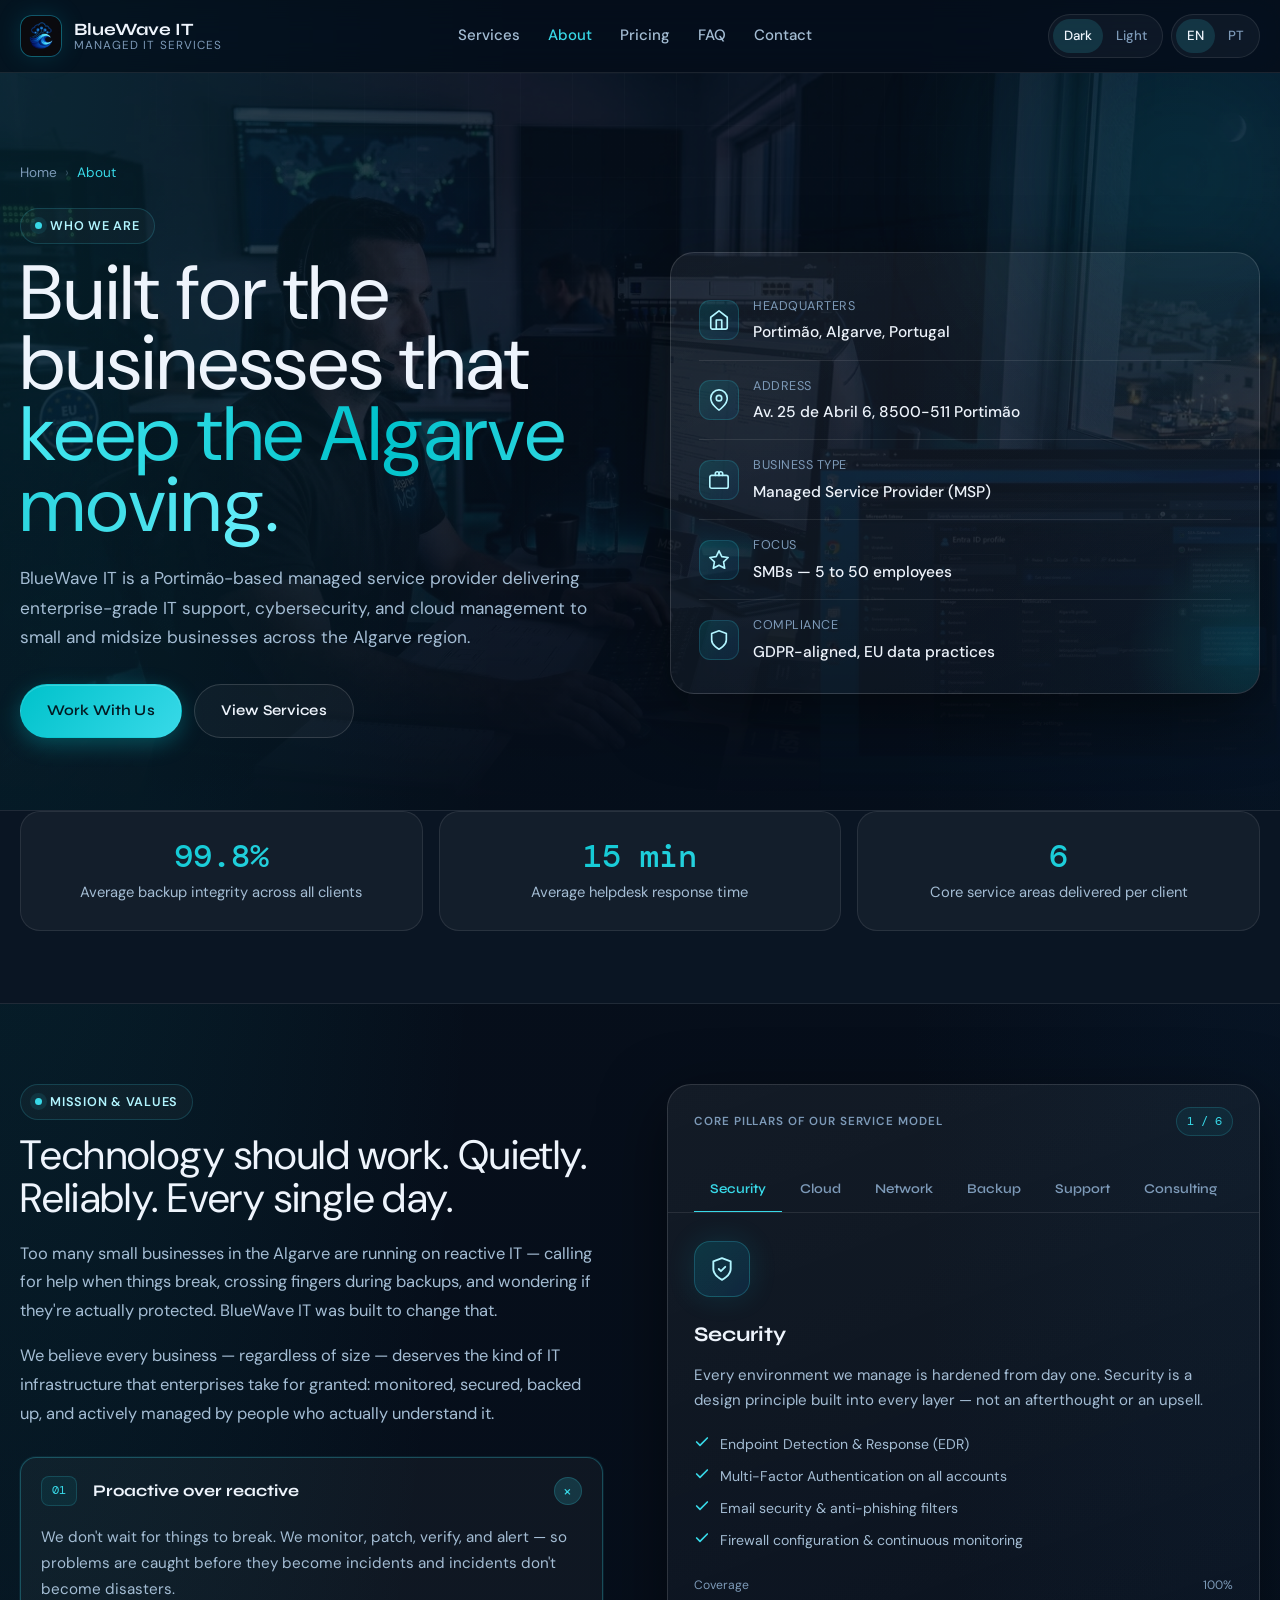
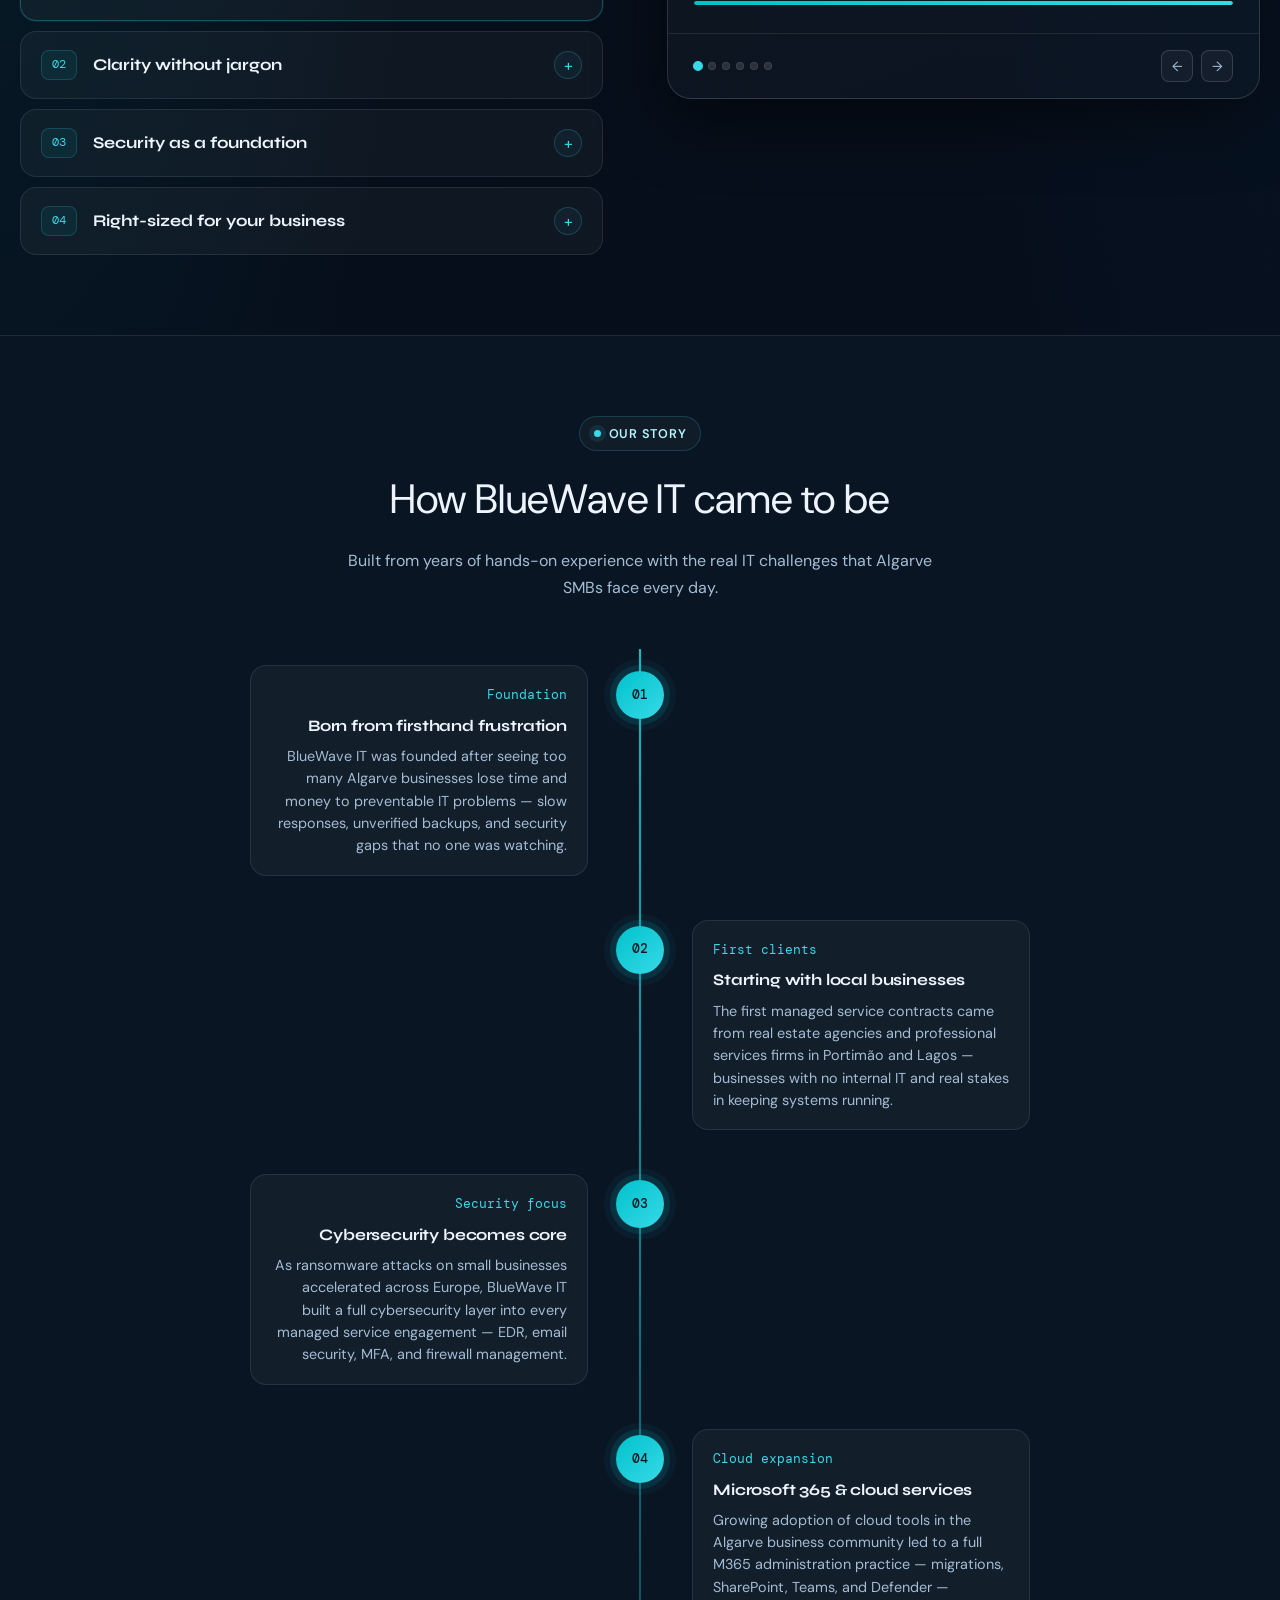
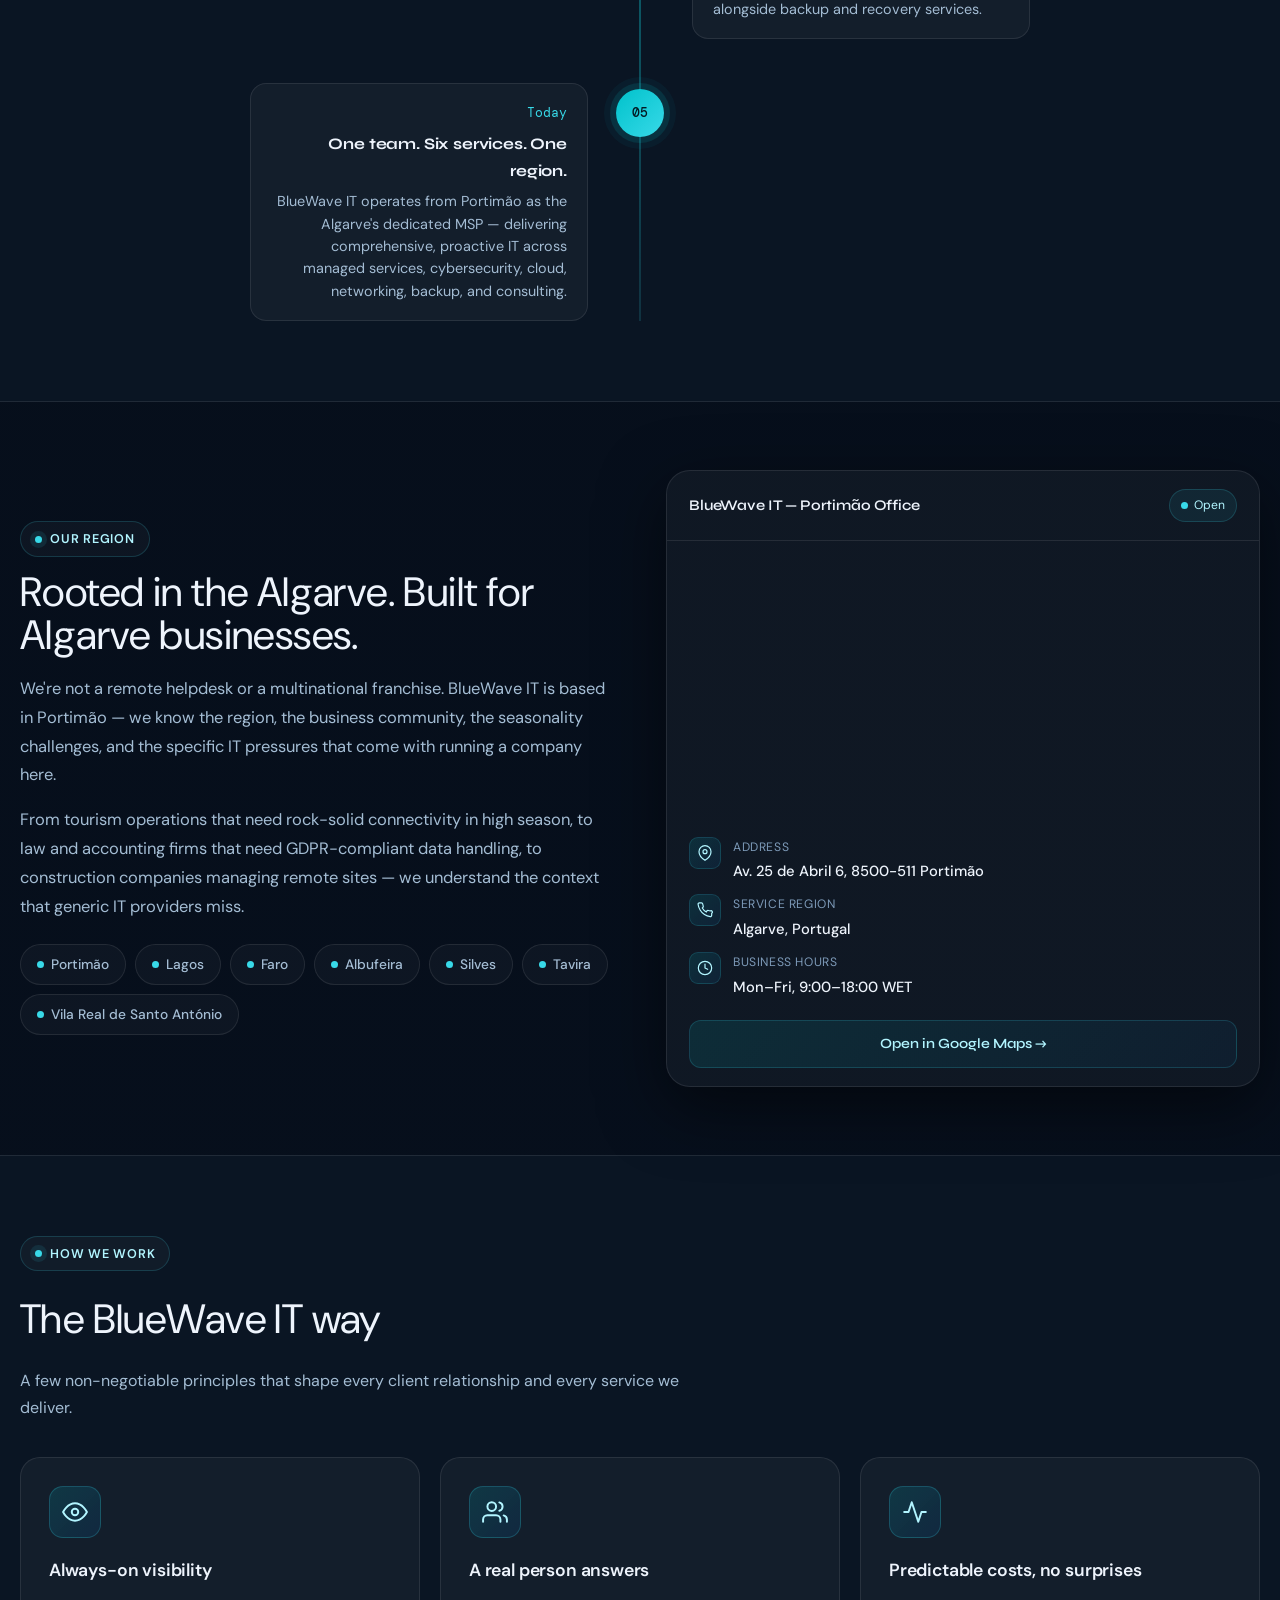
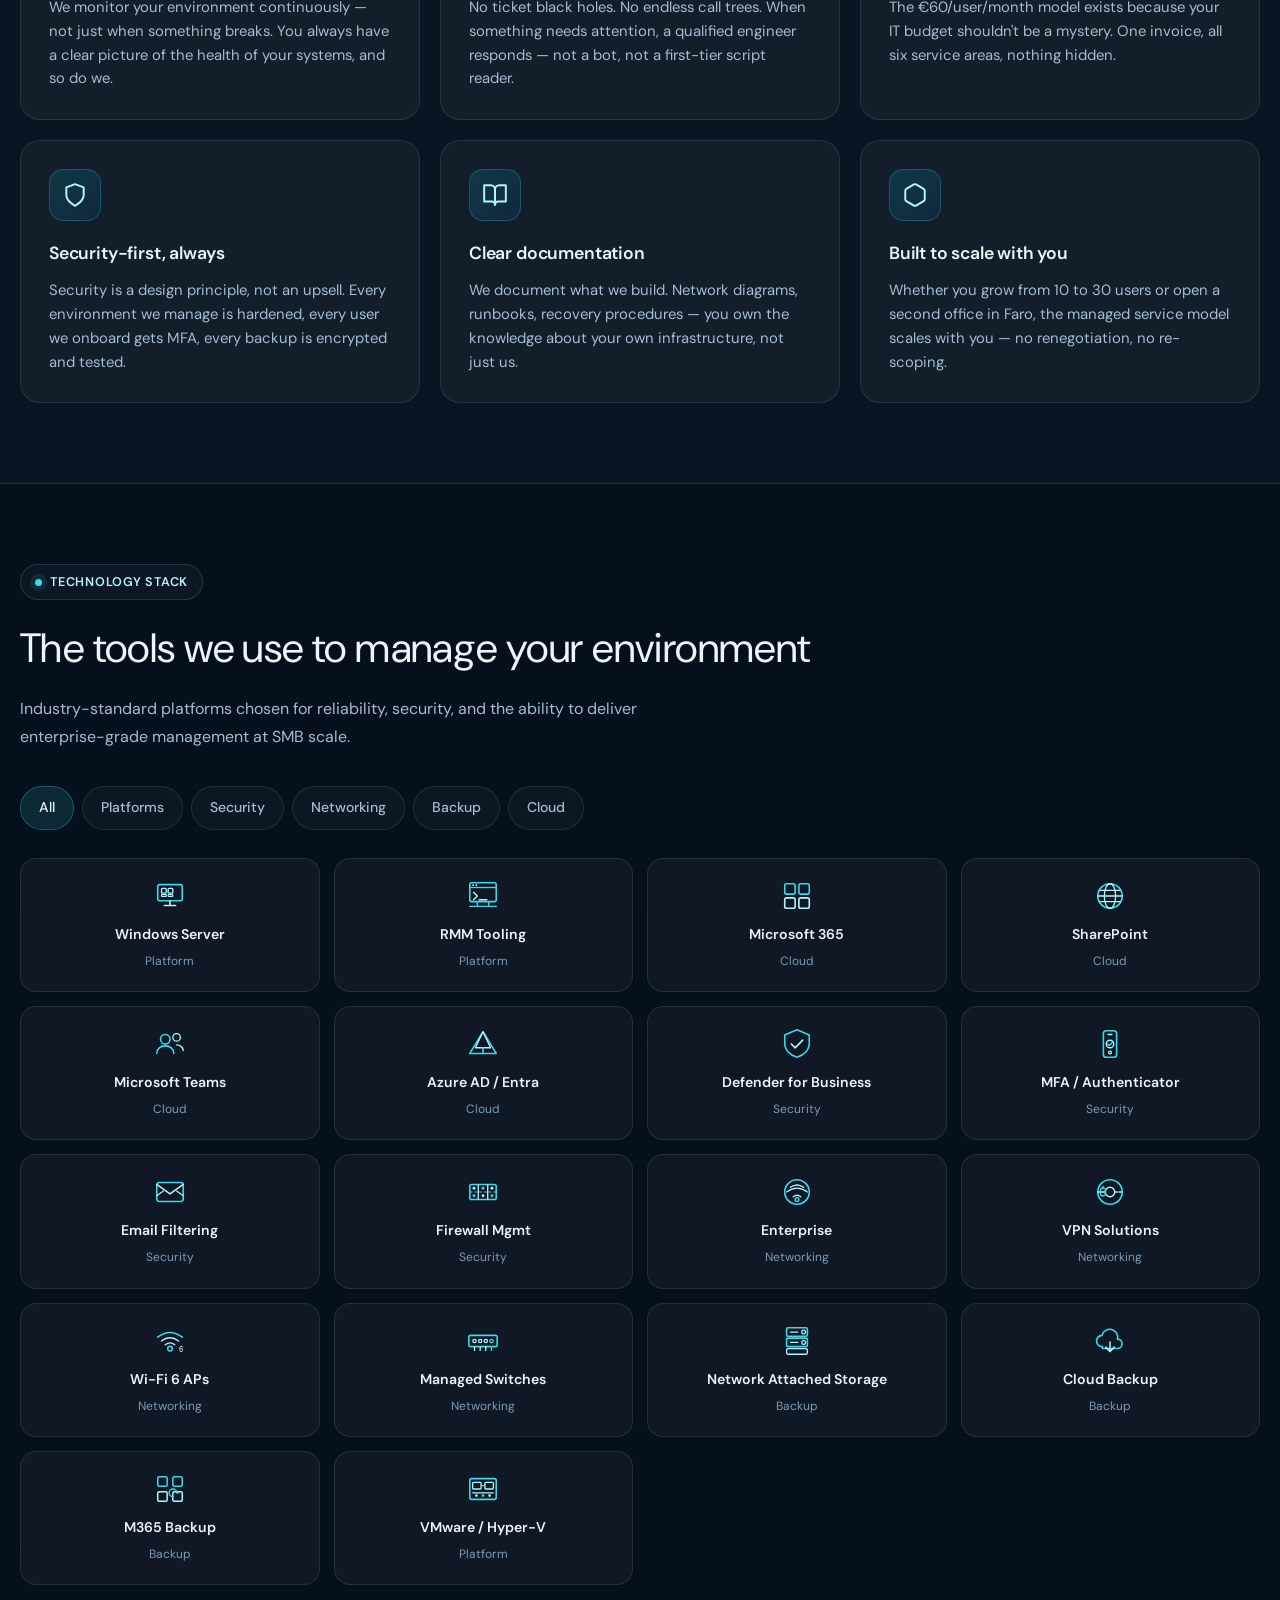
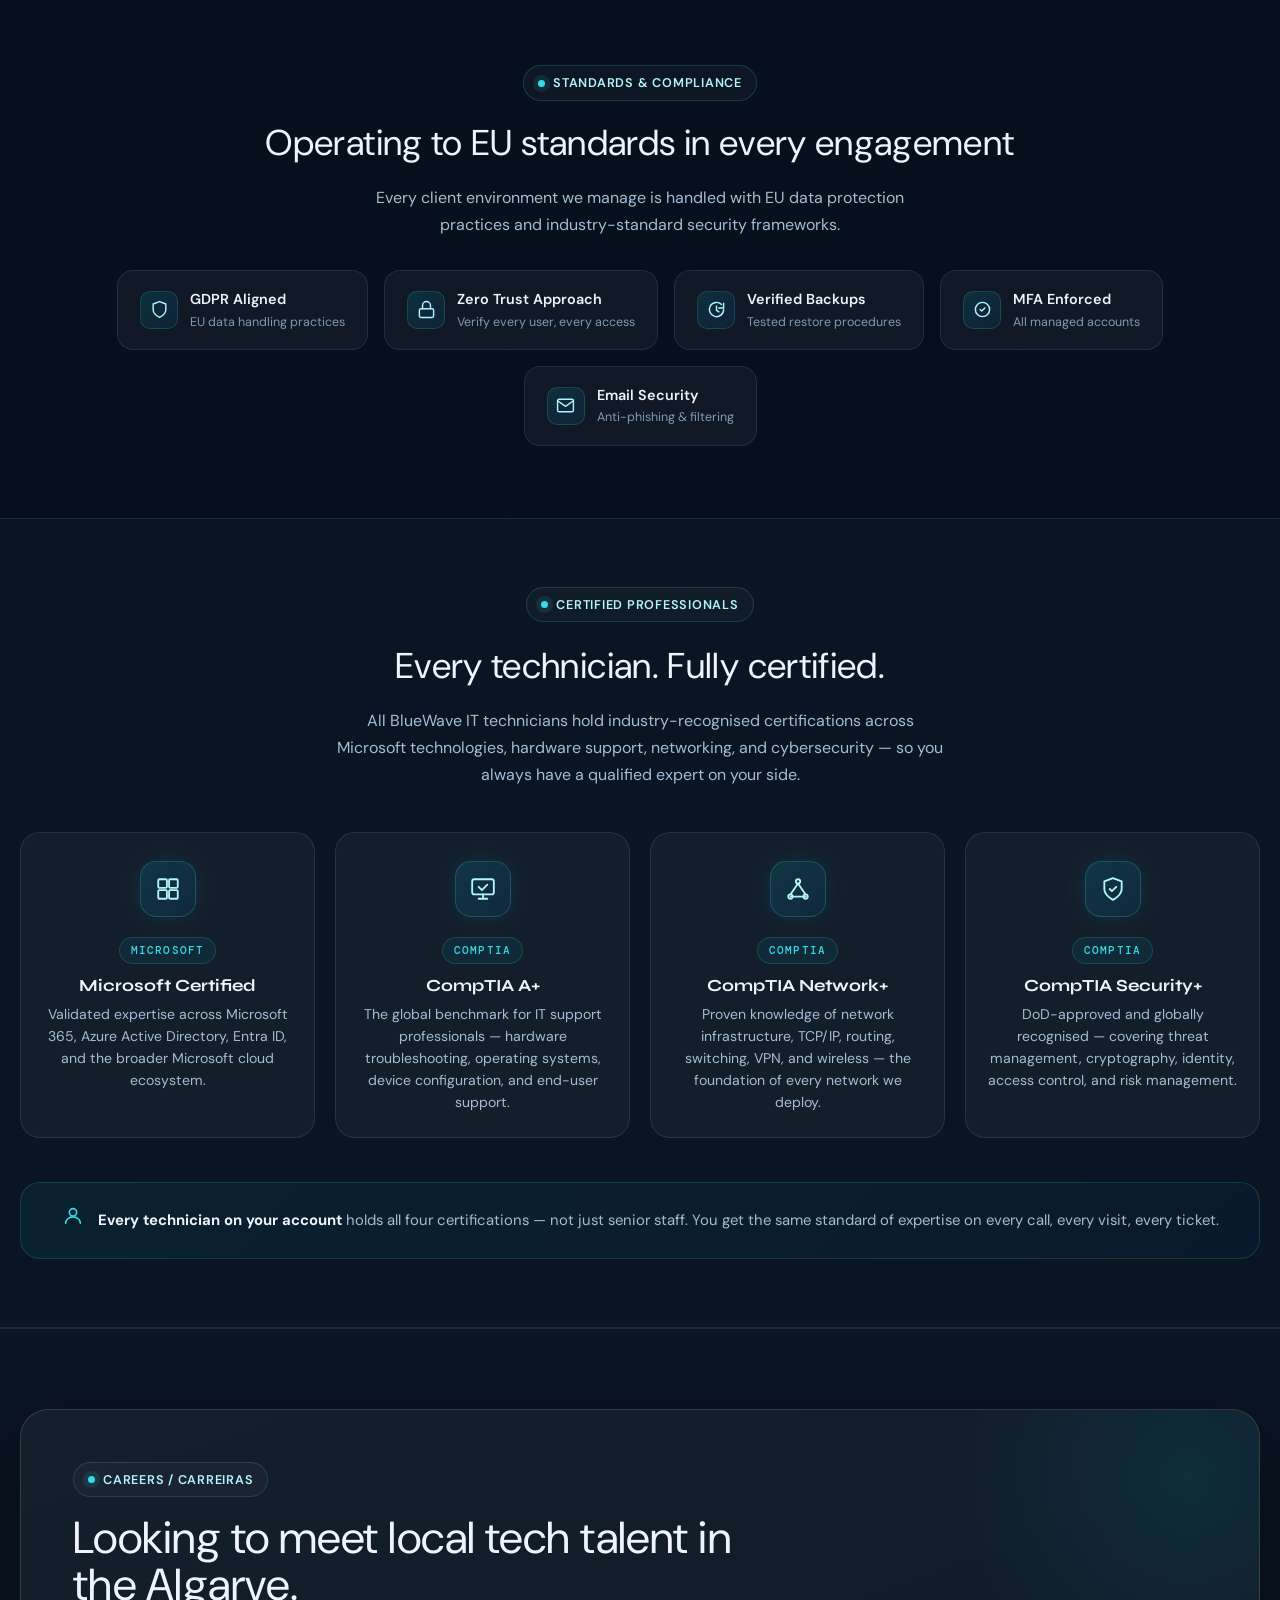
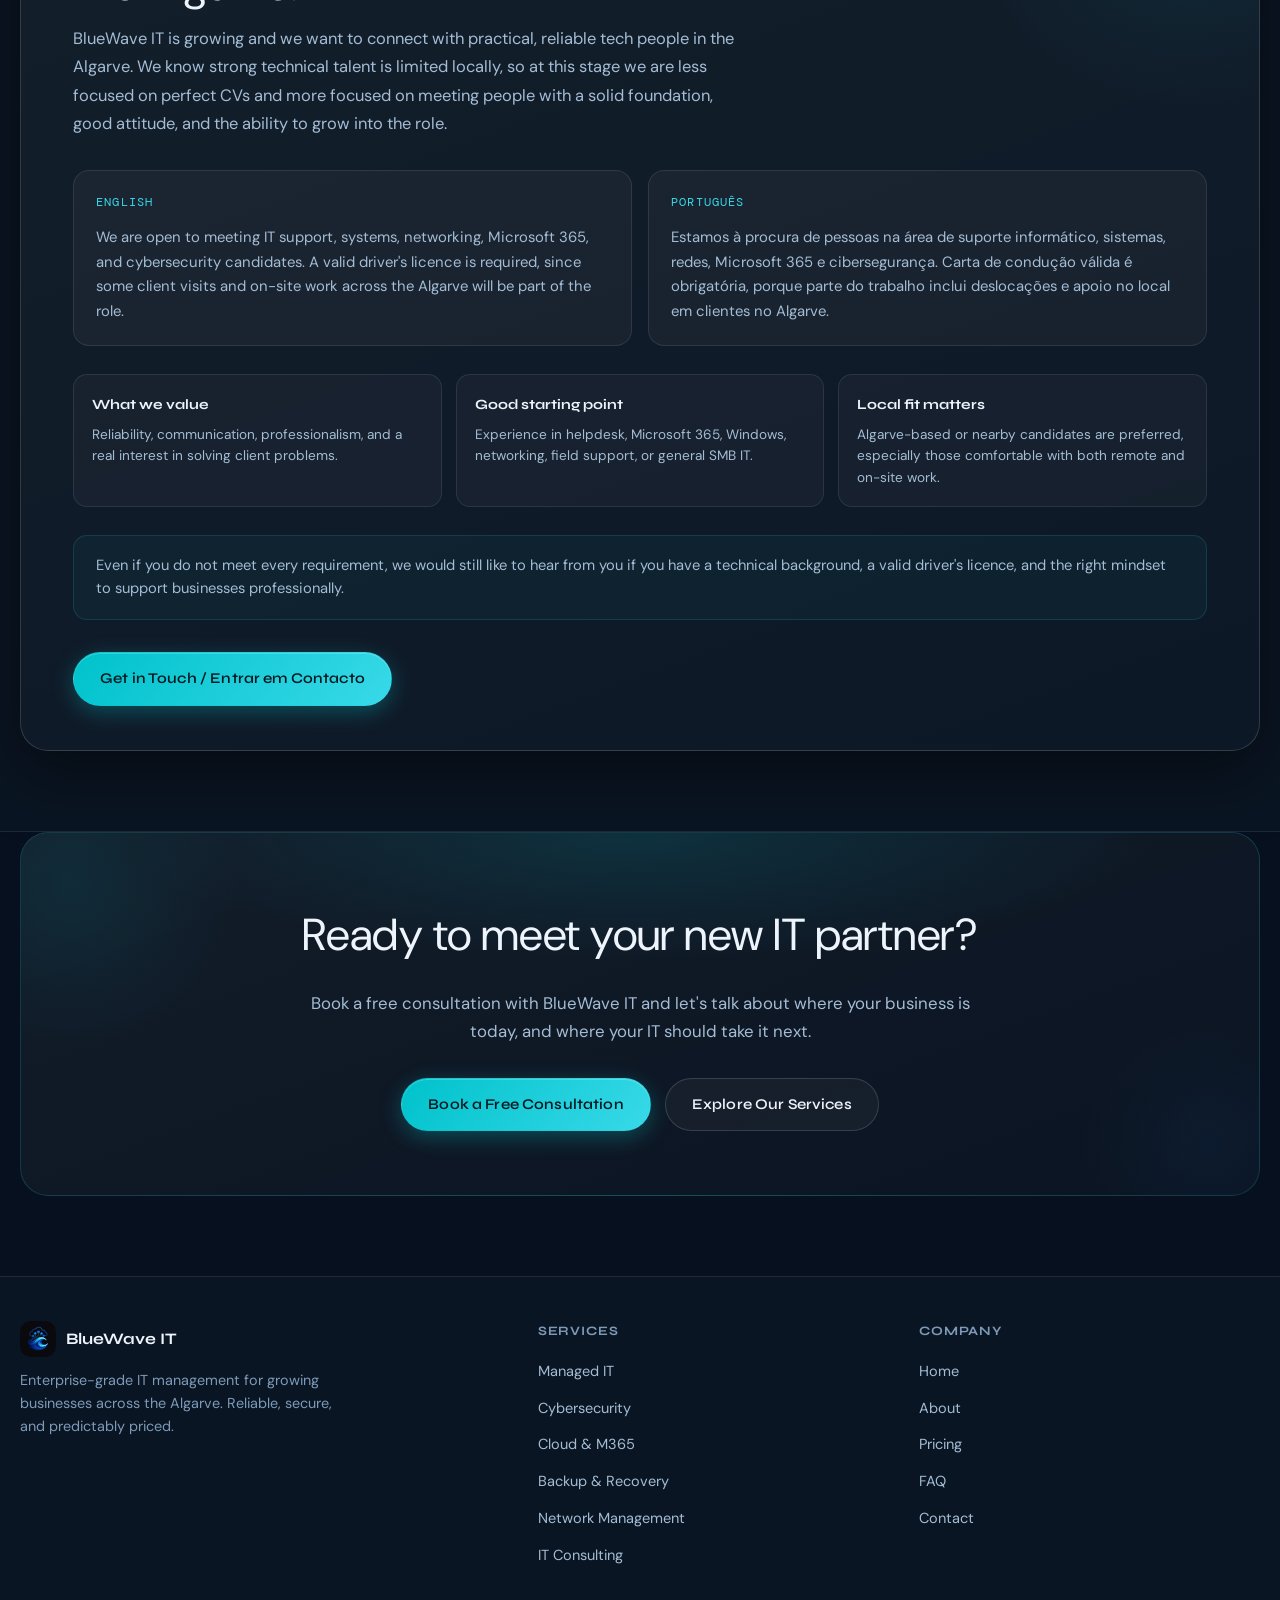
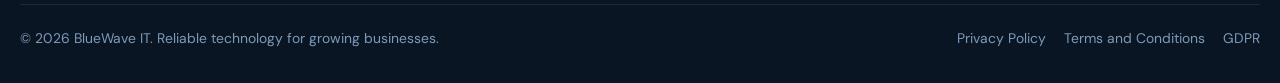
==== commit b26590f4: "Add files via upload" ====
--- a/about.html
+++ b/about.html
@@ -21,7 +21,7 @@
   <link rel="preconnect" href="https://fonts.googleapis.com">
   <link rel="preconnect" href="https://fonts.gstatic.com" crossorigin>
   <link href="https://fonts.googleapis.com/css2?family=Questrial&family=Syne:wght@400;500;600;700;800&family=DM+Sans:ital,opsz,wght@0,9..40,300;0,9..40,400;0,9..40,500;0,9..40,600;1,9..40,400&family=DM+Mono:wght@400;500&display=swap" rel="stylesheet">
-   <link rel="icon" type="image/png" sizes="32x32" href="/images/favicon.png">
+   <link rel="icon" type="image/png" sizes="32x32" href="https://www.bluewaveit.pt/images/favicon.png">
  <style>
 
 
@@ -616,7 +616,7 @@
       position: absolute;
       inset: 0;
       z-index: -2;
-      background-image: url('https://raw.githubusercontent.com/astraseeker001-bot/bluewaveit/main/assests/hero_dark_bg_.png');
+      background-image: url('images/hero_dark_bg_.png');
       background-size: cover;
       background-position: center top;
       background-repeat: no-repeat;
@@ -633,7 +633,7 @@
       pointer-events: none;
     }
     body.theme-light .hero-bg-img {
-      background-image: url('https://raw.githubusercontent.com/astraseeker001-bot/bluewaveit/main/assests/hero_light_bg_.png');
+      background-image: url('images/hero_light_bg_.png');
       opacity: 0.22;
       mix-blend-mode: multiply;
     }
@@ -646,19 +646,19 @@
     <div class="container nav">
       <a href="index.html" class="logo" aria-label="BlueWave IT Home">
         <div class="logo-mark">
-          <img src="https://raw.githubusercontent.com/astraseeker001-bot/bluewaveit/main/assests/logo_dark.png" data-dark="https://raw.githubusercontent.com/astraseeker001-bot/bluewaveit/main/assests/logo_dark.png" data-light="https://raw.githubusercontent.com/astraseeker001-bot/bluewaveit/main/assests/logo_light.png" alt="BlueWave IT" class="logo-img" width="38" height="38" style="width:100%;height:100%;object-fit:contain;border-radius:10px;"/>
+          <img src="images/logo_dark.png" data-dark="images/logo_dark.png" data-light="images/logo_light.png" alt="BlueWave IT" class="logo-img" width="38" height="38" style="width:100%;height:100%;object-fit:contain;border-radius:10px;"/>
         </div>
         <div class="logo-wordmark">
           <strong>BlueWave IT</strong>
           <span data-i18n="nav_label">Managed IT Services</span>
         </div>
       </a>
-      <nav class="nav-links">
-        <a href="index.html"     data-i18n="nav_home">Home</a>
-        <a href="services.html"  data-i18n="nav_services">Services</a>
-        <a href="about.html" class="active" data-i18n="nav_about">About</a>
-        <a href="index.html#pricing" data-i18n="nav_pricing">Pricing</a>
-        <a href="index.html#contact" data-i18n="nav_contact">Contact</a>
+      <nav class="nav-links" aria-label="Primary navigation">
+        <a href="services.html" data-i18n="nav_services">Services</a>
+        <a href="about.html"   class="active" data-i18n="nav_about">About</a>
+        <a href="pricing.html"  data-i18n="nav_pricing">Pricing</a>
+        <a href="pricing.html#faq"      data-i18n="nav_faq">FAQ</a>
+        <a href="contact.html"  data-i18n="nav_contact">Contact</a>
       </nav>
       <div class="nav-right">
         <div class="tog nav-theme-tog" aria-label="Theme switcher">
@@ -1615,7 +1615,7 @@
         <div class="footer-brand">
           <div class="footer-logo-row">
             <div class="logo-mark" style="width:36px;height:36px;border-radius:10px;background:transparent;border:none;box-shadow:none;">
-          <img src="https://raw.githubusercontent.com/astraseeker001-bot/bluewaveit/main/assests/logo_dark.png" data-dark="https://raw.githubusercontent.com/astraseeker001-bot/bluewaveit/main/assests/logo_dark.png" data-light="https://raw.githubusercontent.com/astraseeker001-bot/bluewaveit/main/assests/logo_light.png" alt="BlueWave IT" class="logo-img" width="38" height="38" style="width:100%;height:100%;object-fit:contain;border-radius:10px;"/>
+          <img src="images/logo_dark.png" data-dark="images/logo_dark.png" data-light="images/logo_light.png" alt="BlueWave IT" class="logo-img" width="38" height="38" style="width:100%;height:100%;object-fit:contain;border-radius:10px;"/>
         </div>
             <strong>BlueWave IT</strong>
           </div>
@@ -1647,9 +1647,9 @@
       <div class="footer-bottom">
         <span data-i18n="ft_copy">© 2026 BlueWave IT. Reliable technology for growing businesses.</span>
         <div class="footer-legal">
-          <a href="privacy.html" data-i18n="footer_privacy">Privacy Policy</a>
-          <a href="terms.html" data-i18n="footer_terms">Terms and Conditions</a>
-          <a href="GDPR.html" data-i18n="footer_gdpr">GDPR</a>
+          <a href="privacy.html" data-i18n="ft_privacy">Privacy Policy</a>
+          <a href="terms.html" data-i18n="ft_terms">Terms and Conditions</a>
+          <a href="GDPR.html" data-i18n="ft_gdpr">GDPR</a>
 
         </div>
       </div>
@@ -1757,7 +1757,7 @@
       ft_s1:'Managed IT', ft_s2:'Cybersecurity', ft_s3:'Cloud & M365', ft_s4:'Backup & Recovery', ft_s5:'Network Management', ft_s6:'IT Consulting',
       ft_c1:'Home', ft_c2:'About', ft_c3:'Pricing', ft_c4:'FAQ', ft_c5:'Contact',
       ft_copy:'© 2026 BlueWave IT. Reliable technology for growing businesses.',
-      ft_privacy:'Privacy Policy', ft_gdpr:'GDPR',
+      ft_privacy:'Privacy Policy', ft_gdpr:'GDPR', ft_terms:'Terms and Conditions',
     },
     pt: {
       nav_label:'Serviços IT Geridos', nav_home:'Início', nav_services:'Serviços', nav_about:'Sobre', nav_pricing:'Preços', nav_contact:'Contacto', cta_book:'Marcar Consulta',
@@ -1856,7 +1856,7 @@
       ft_s1:'IT Gerido', ft_s2:'Cibersegurança', ft_s3:'Cloud e M365', ft_s4:'Backup e Recuperação', ft_s5:'Gestão de Rede', ft_s6:'Consultoria IT',
       ft_c1:'Início', ft_c2:'Sobre', ft_c3:'Preços', ft_c4:'FAQ', ft_c5:'Contacto',
       ft_copy:'© 2026 BlueWave IT. Tecnologia fiável para empresas em crescimento.',
-      ft_privacy:'Política de Privacidade', ft_gdpr:'RGPD',
+      ft_privacy:'Política de Privacidade', ft_gdpr:'RGPD',ft_terms:'Termos e Condições', 
     }
   };
 
@@ -2021,8 +2021,8 @@
 
   /* logo: set correct src for initial theme */
   (function(){
-    var dark  = 'https://raw.githubusercontent.com/astraseeker001-bot/bluewaveit/main/assests/logo_dark.png';
-    var light = 'https://raw.githubusercontent.com/astraseeker001-bot/bluewaveit/main/assests/logo_light.png';
+    var dark  = 'images/logo_dark.png';
+    var light = 'images/logo_light.png';
     var isL = document.body.classList.contains('theme-light');
     document.querySelectorAll('.logo-img').forEach(function(img){
       img.src = isL ? light : dark;
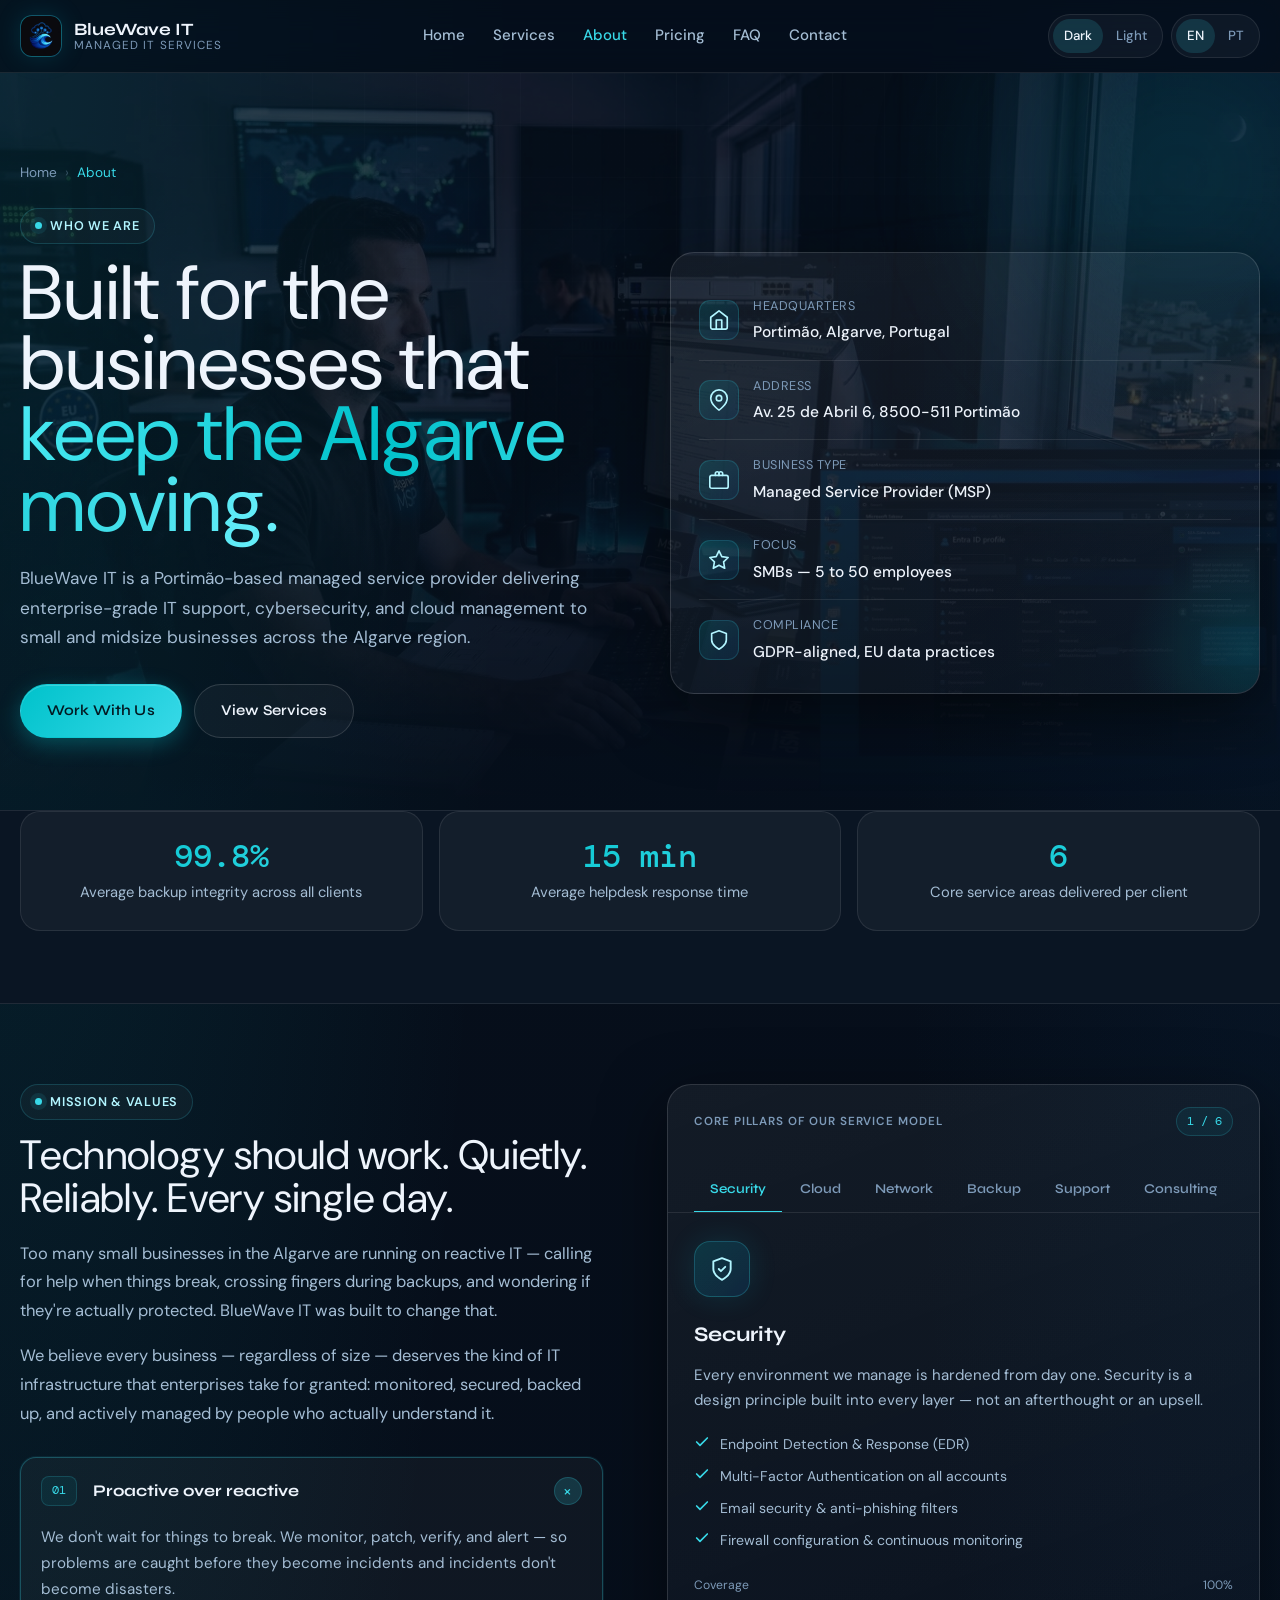
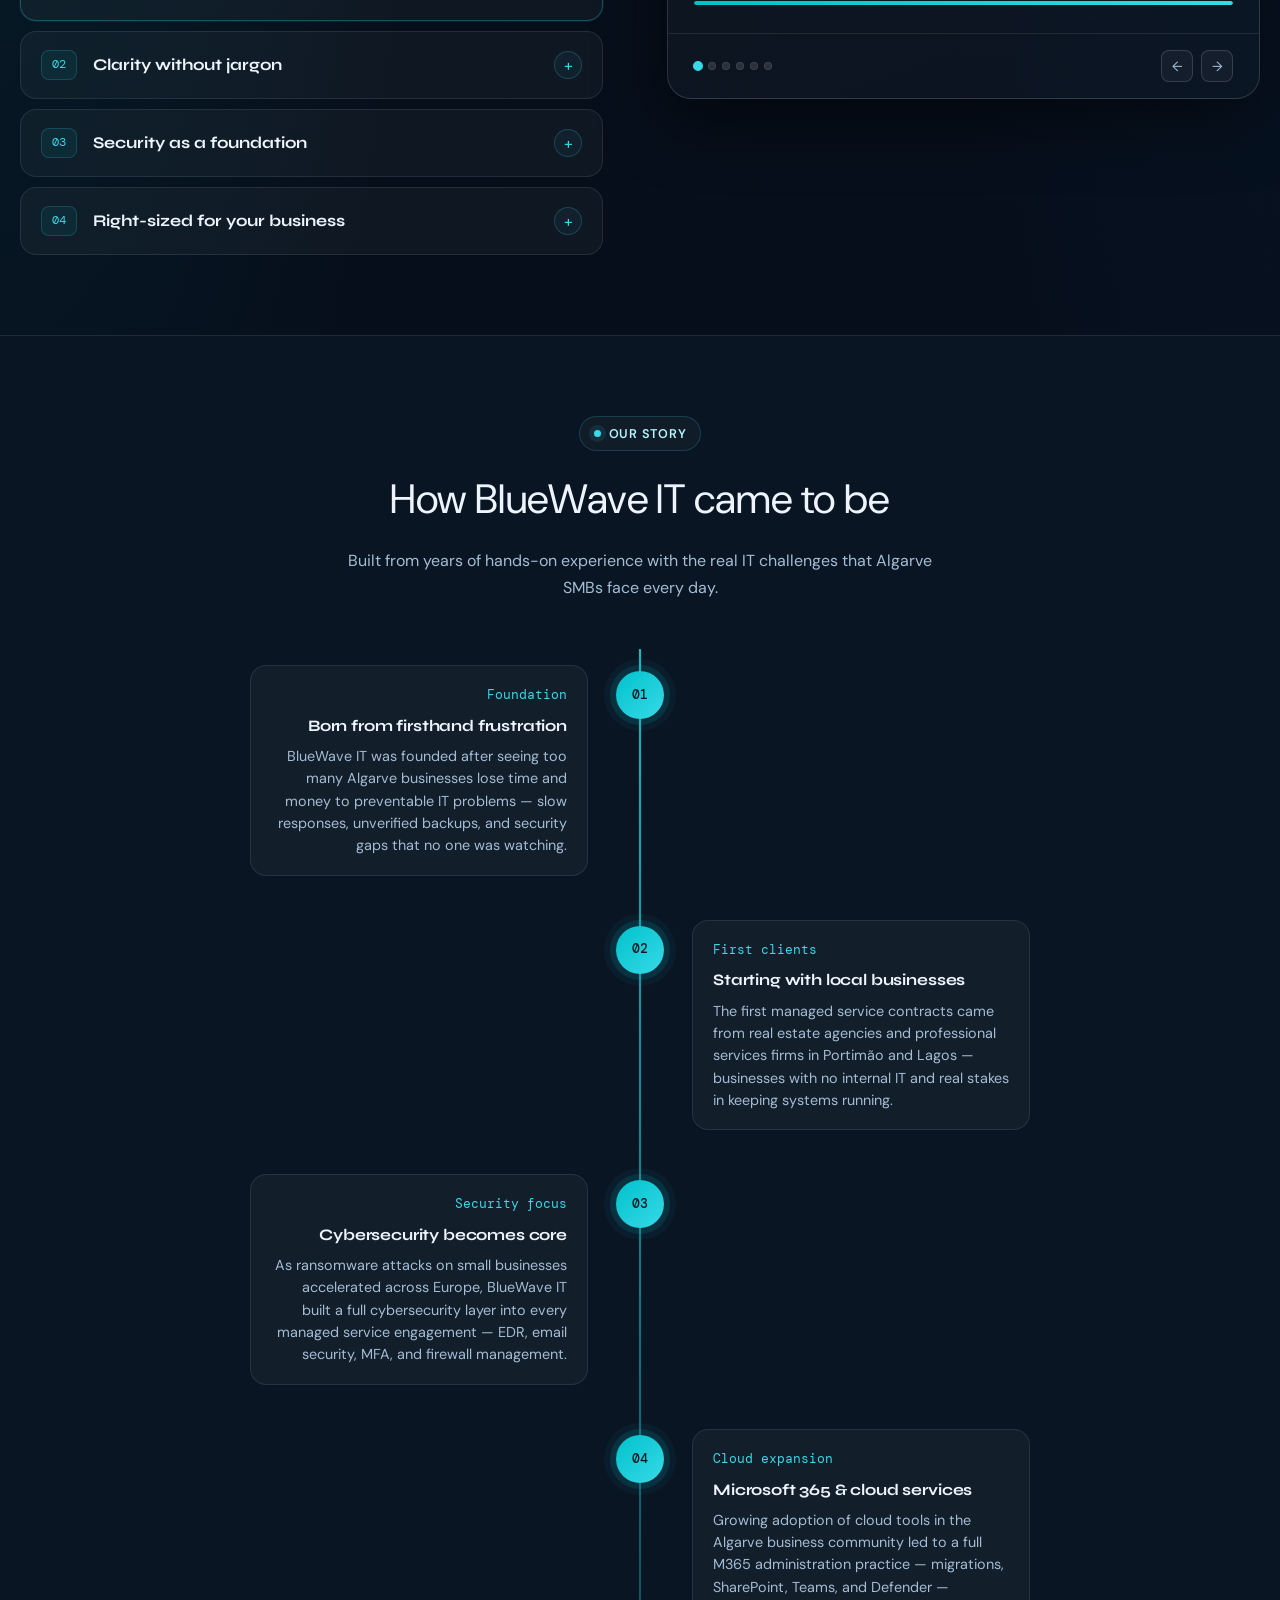
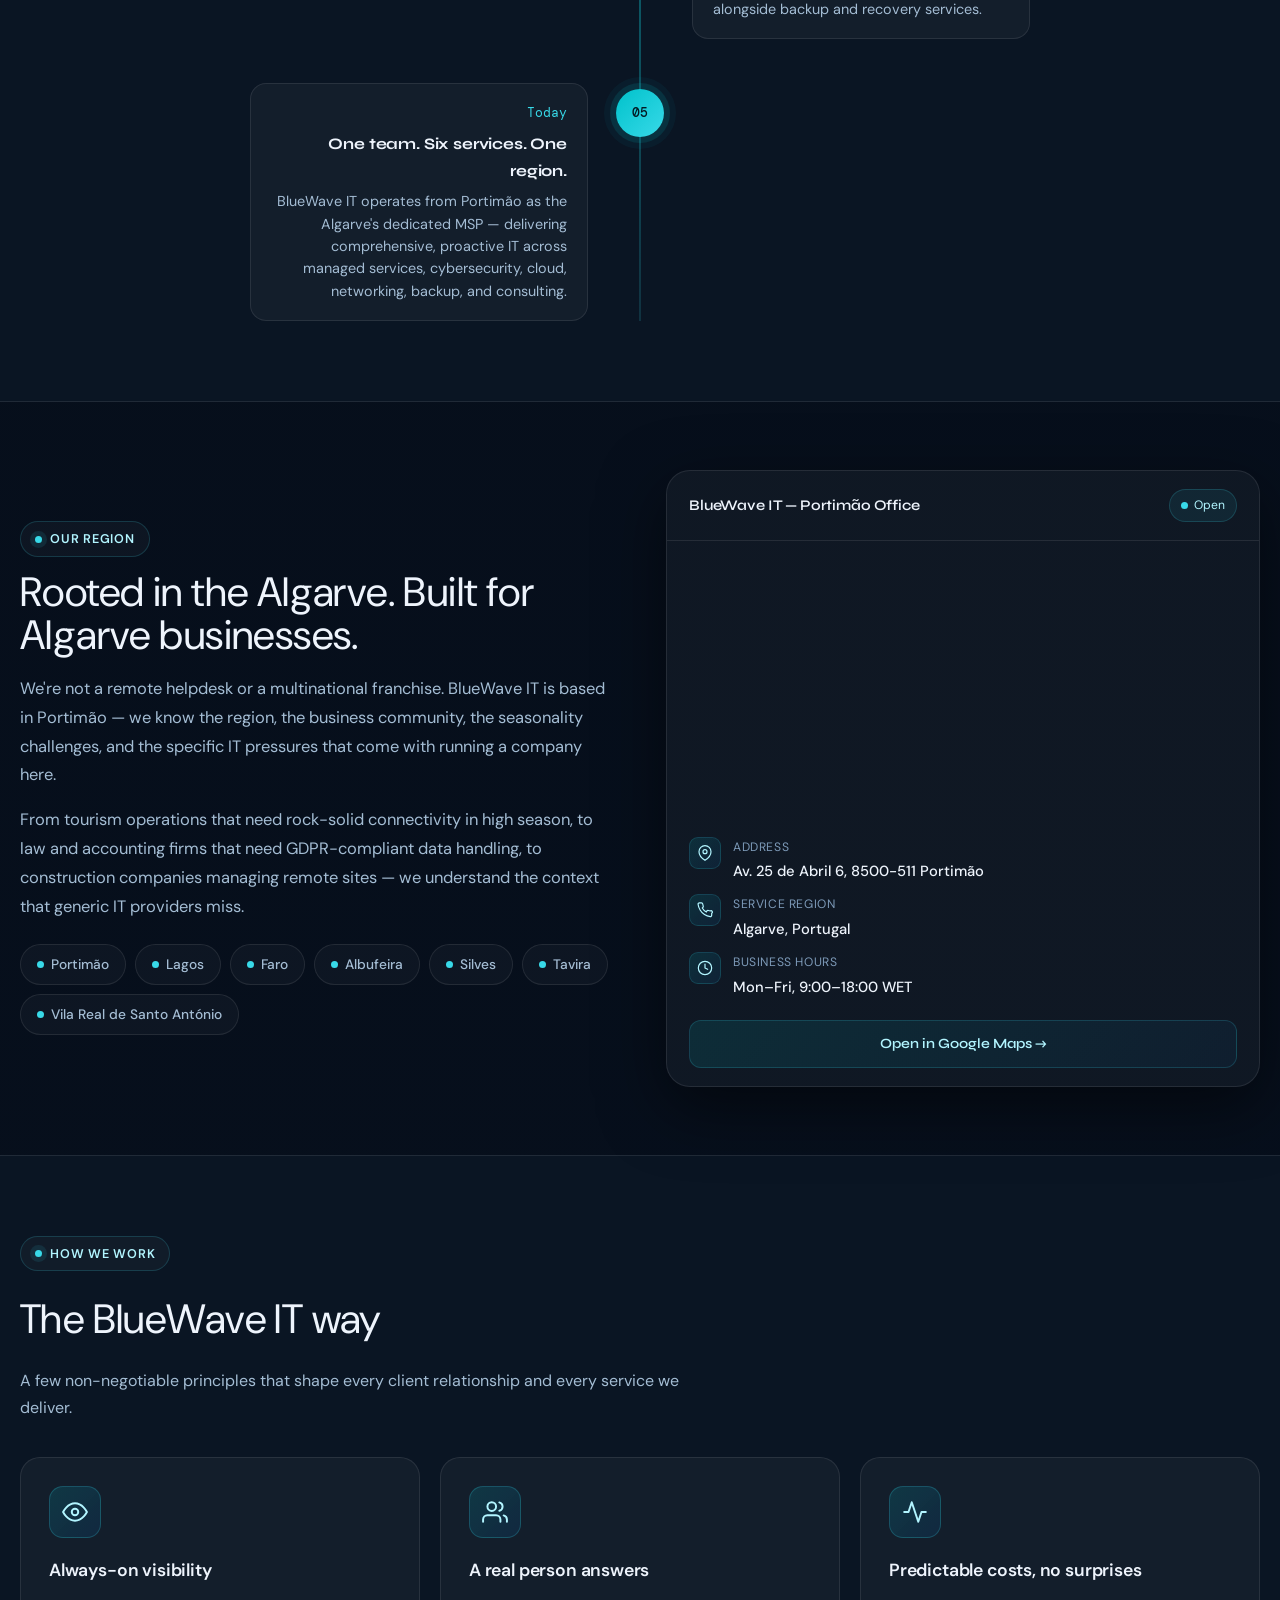
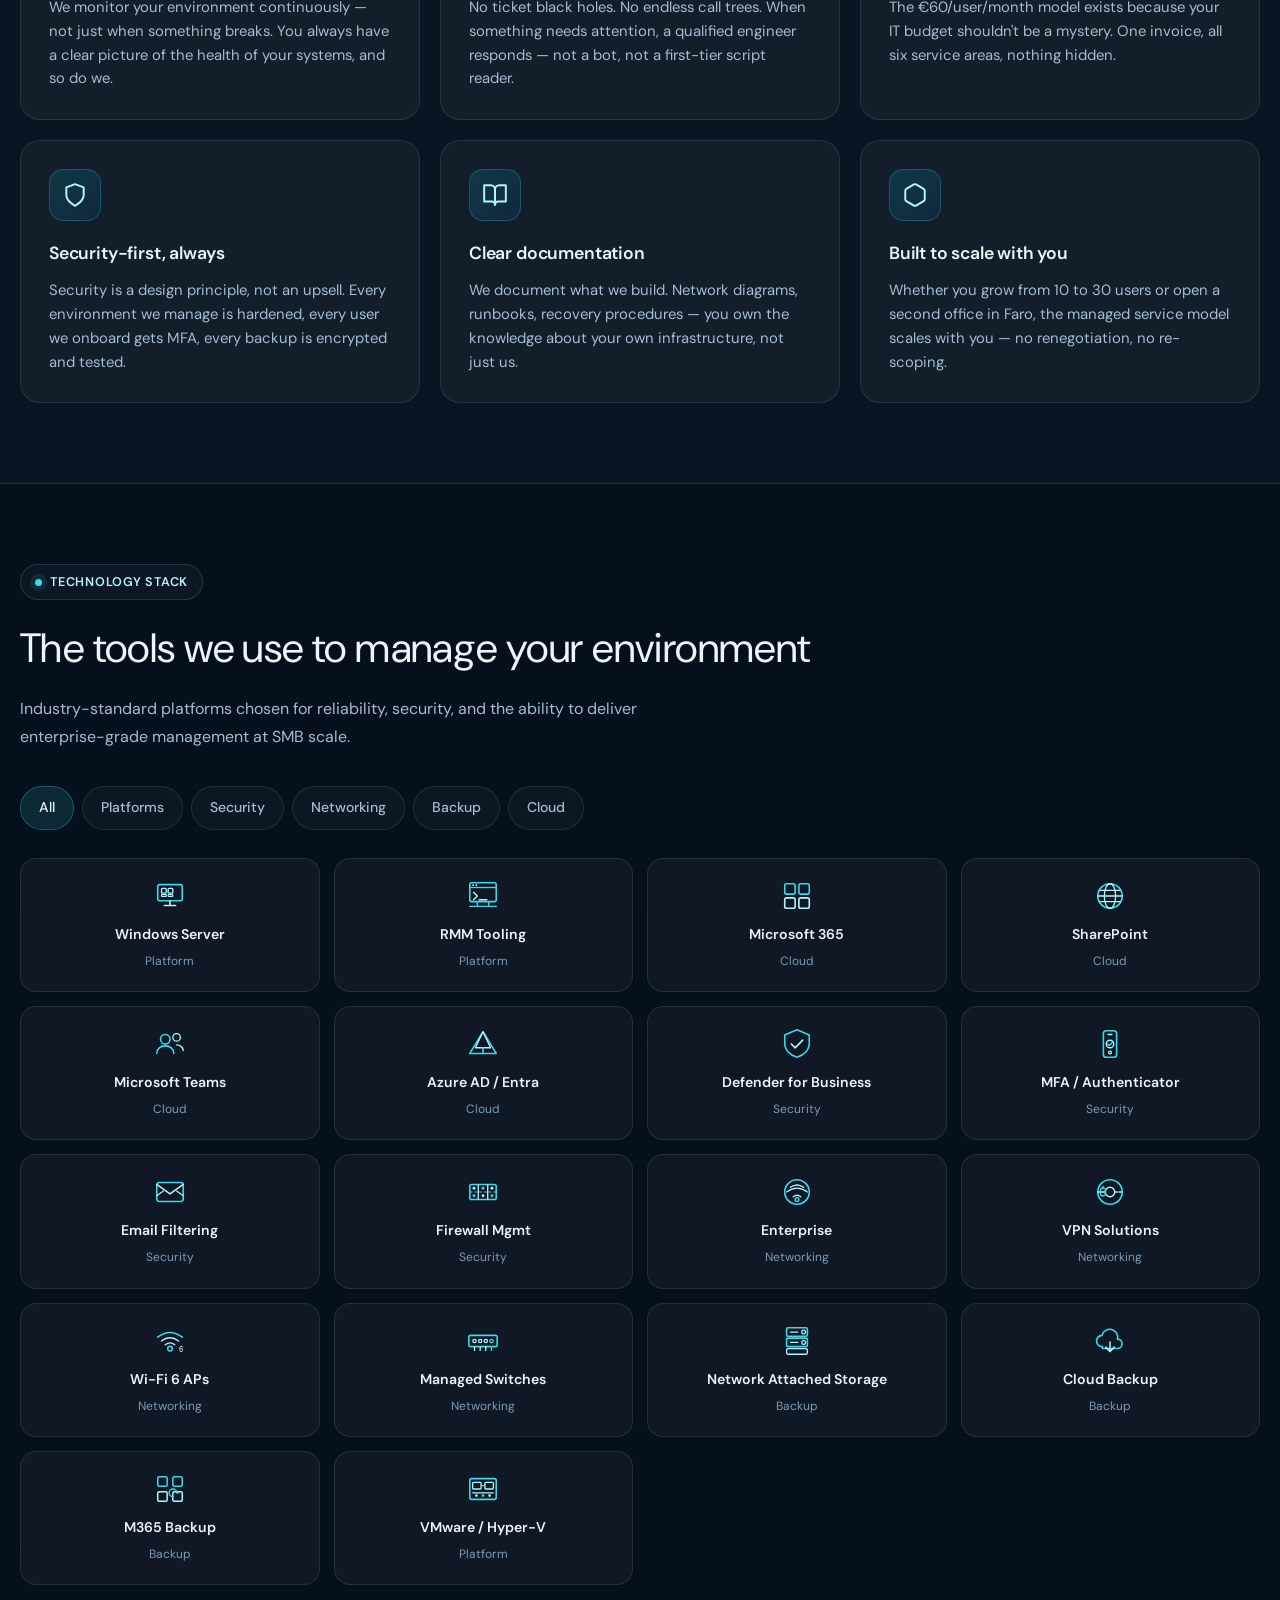
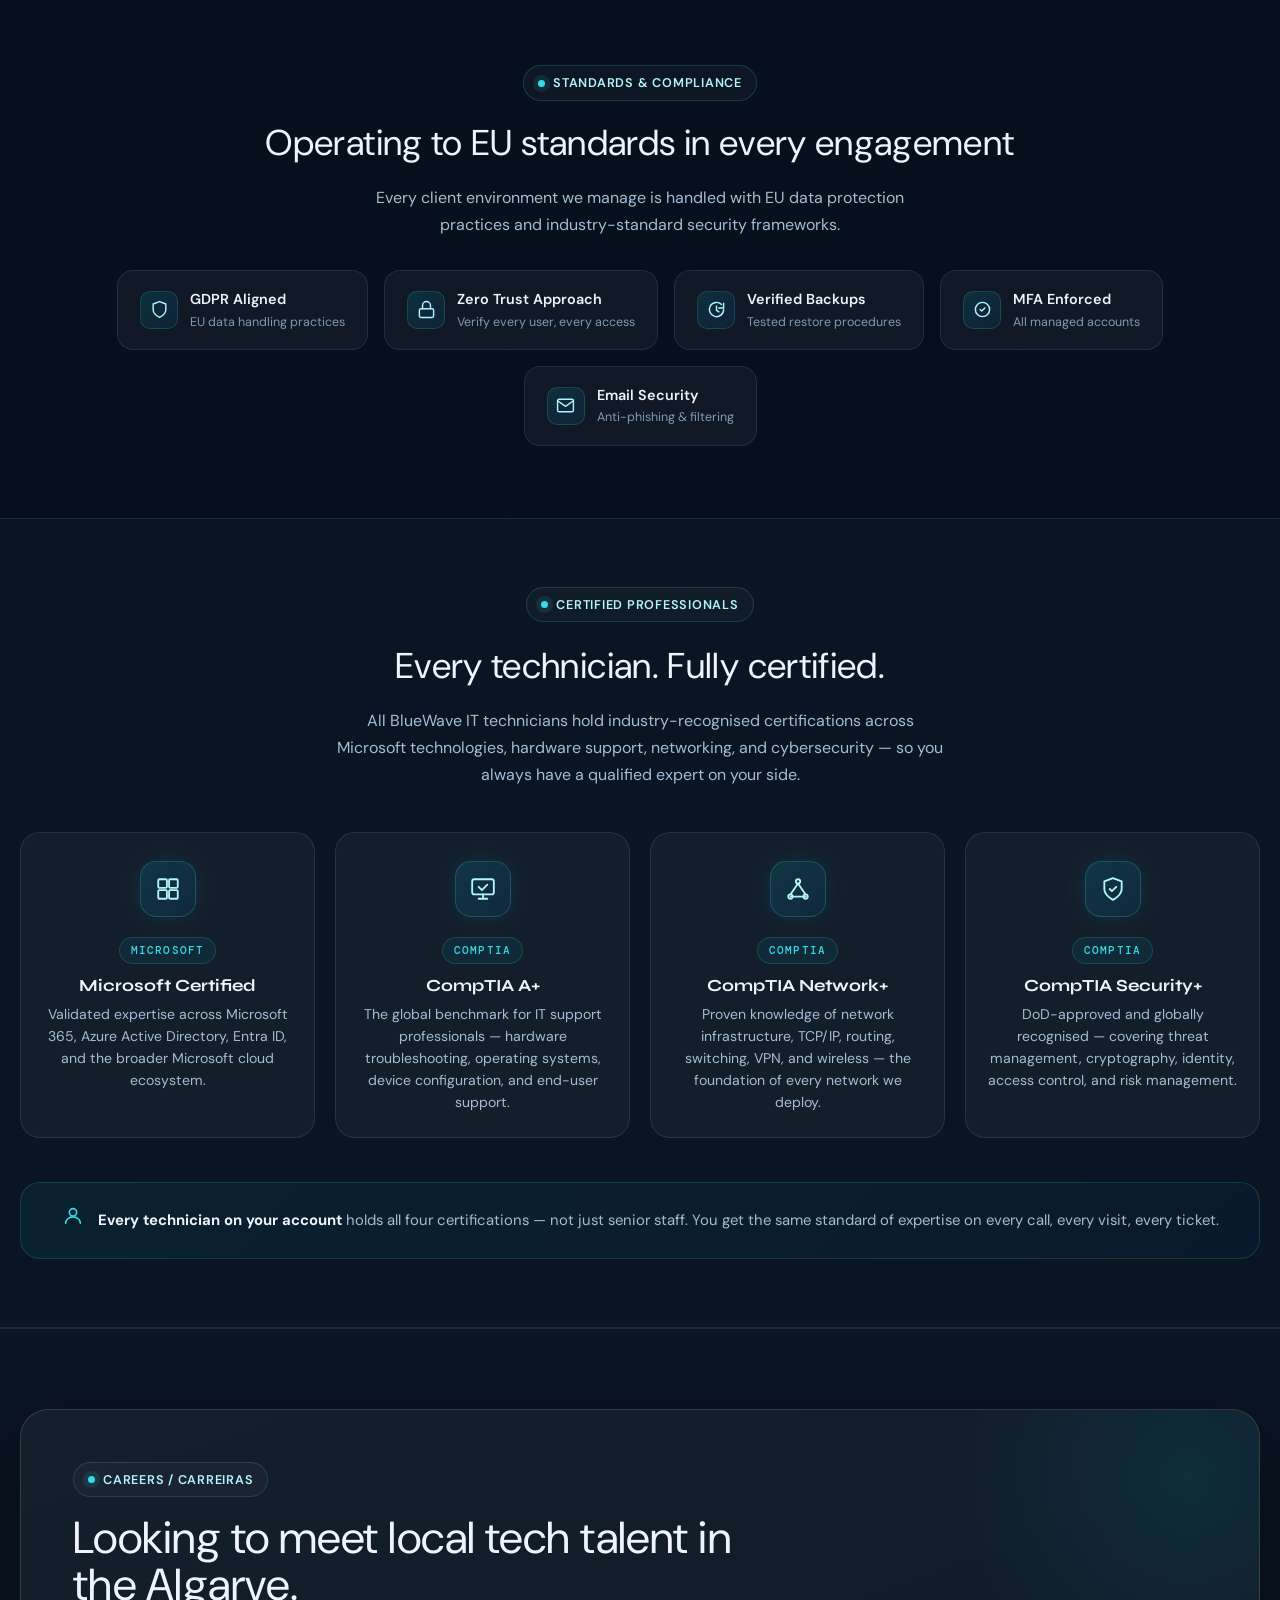
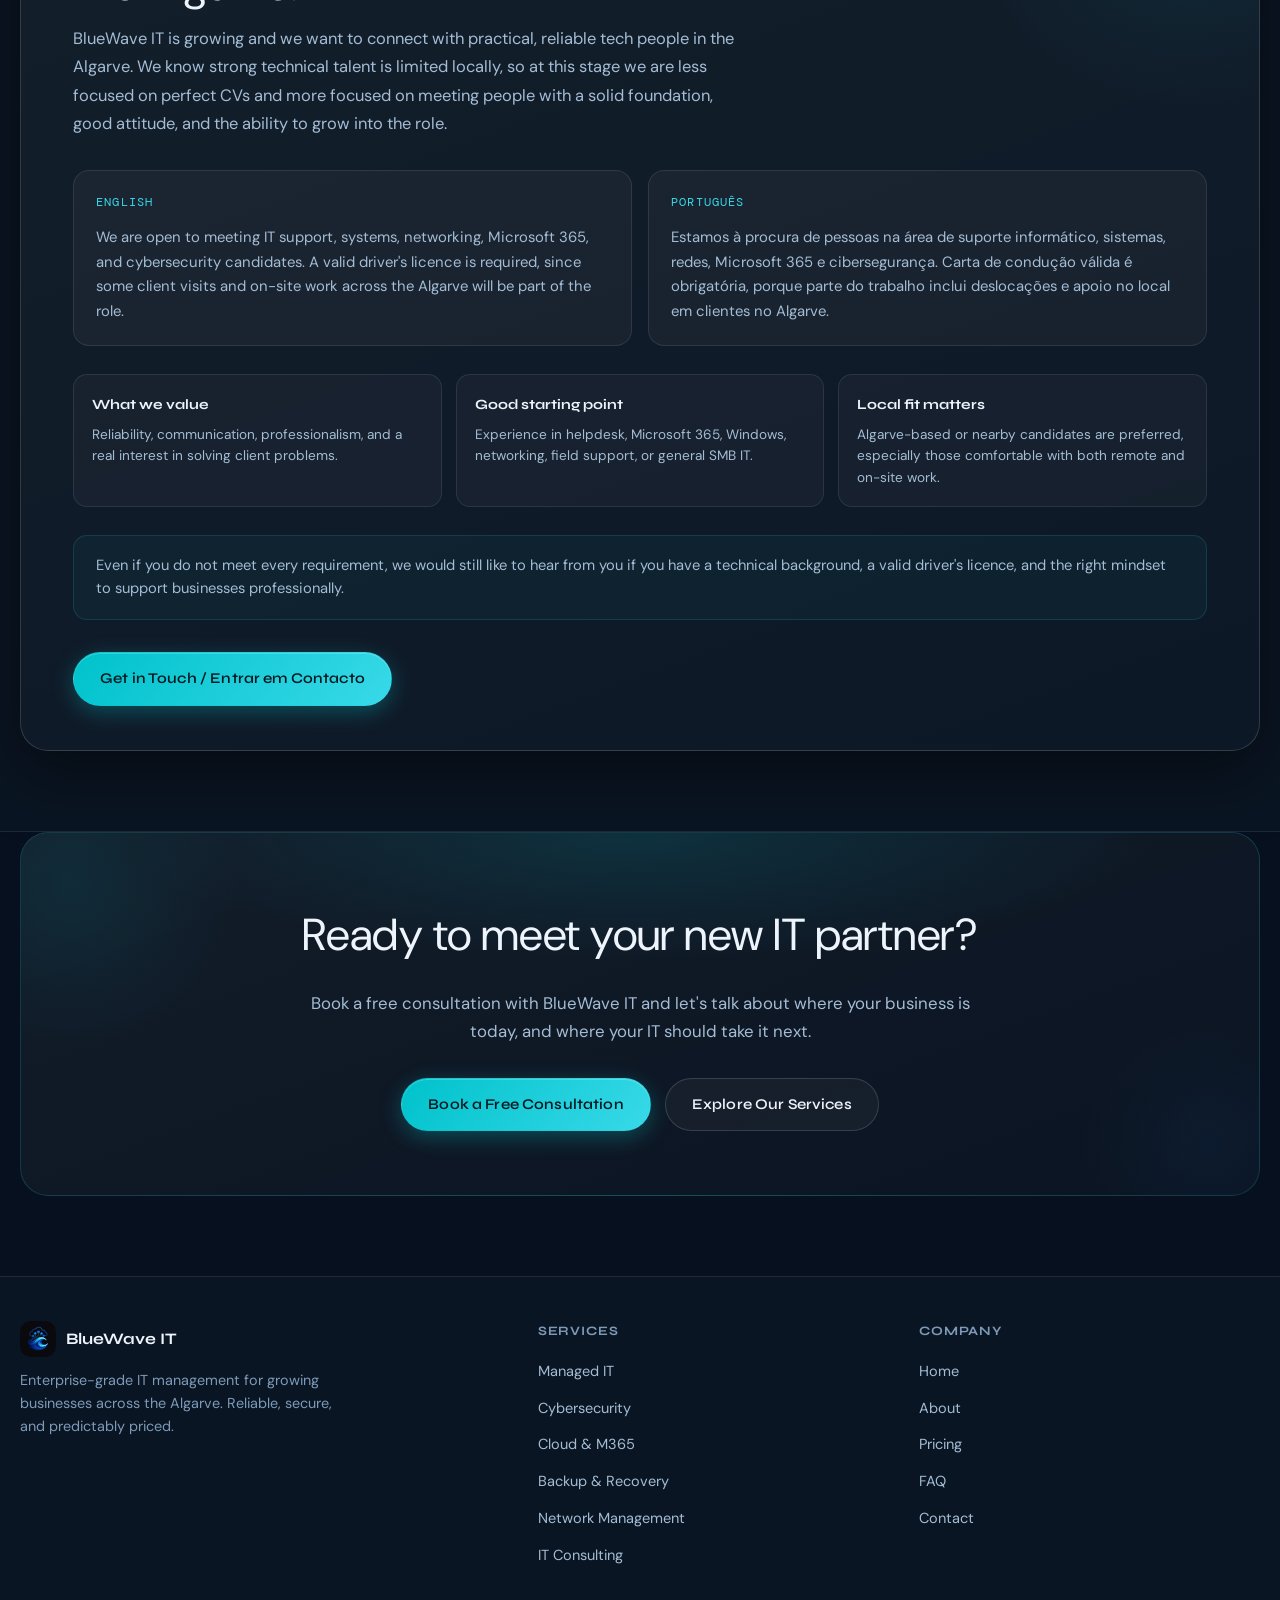
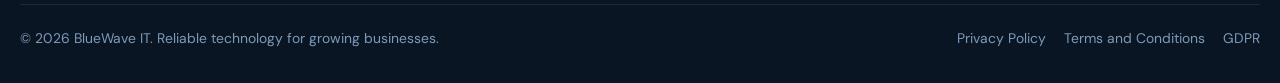
==== commit db9b1349: "Add files via upload" ====
--- a/about.html
+++ b/about.html
@@ -654,6 +654,7 @@
         </div>
       </a>
       <nav class="nav-links" aria-label="Primary navigation">
+        <a href="index.html"         data-i18n="nav_home">Home</a>
         <a href="services.html" data-i18n="nav_services">Services</a>
         <a href="about.html"   class="active" data-i18n="nav_about">About</a>
         <a href="pricing.html"  data-i18n="nav_pricing">Pricing</a>
@@ -675,9 +676,9 @@
     <div class="container mobile-menu" id="mobileMenu">
       <a href="index.html"         data-i18n="nav_home">Home</a>
       <a href="services.html"      data-i18n="nav_services">Services</a>
-      <a href="about.html"         data-i18n="nav_about">About</a>
-      <a href="index.html#pricing" data-i18n="nav_pricing">Pricing</a>
-      <a href="index.html#contact" data-i18n="nav_contact">Contact</a>
+      <a href="about.html"     class="active"     data-i18n="nav_about">About</a>
+      <a href="pricing.html" data-i18n="nav_pricing">Pricing</a>
+      <a href="contact.html" data-i18n="nav_contact">Contact</a>
       <div class="mobile-menu-theme">
         <div class="tog" aria-label="Theme switcher">
           <button class="tog-btn active" data-theme="dark"  data-i18n="theme_dark">Dark</button>
@@ -1639,7 +1640,7 @@
             <li><a href="about.html"         data-i18n="ft_c2">About</a></li>
             <li><a href="index.html#pricing" data-i18n="ft_c3">Pricing</a></li>
             <li><a href="index.html#faq"     data-i18n="ft_c4">FAQ</a></li>
-            <li><a href="index.html#contact" data-i18n="ft_c5">Contact</a></li>
+            <li><a href="contact.html" data-i18n="ft_c5">Contact</a></li>
 
           </ul>
         </div>
@@ -1649,7 +1650,7 @@
         <div class="footer-legal">
           <a href="privacy.html" data-i18n="ft_privacy">Privacy Policy</a>
           <a href="terms.html" data-i18n="ft_terms">Terms and Conditions</a>
-          <a href="GDPR.html" data-i18n="ft_gdpr">GDPR</a>
+          <a href="gdpr.html" data-i18n="ft_gdpr">GDPR</a>
 
         </div>
       </div>
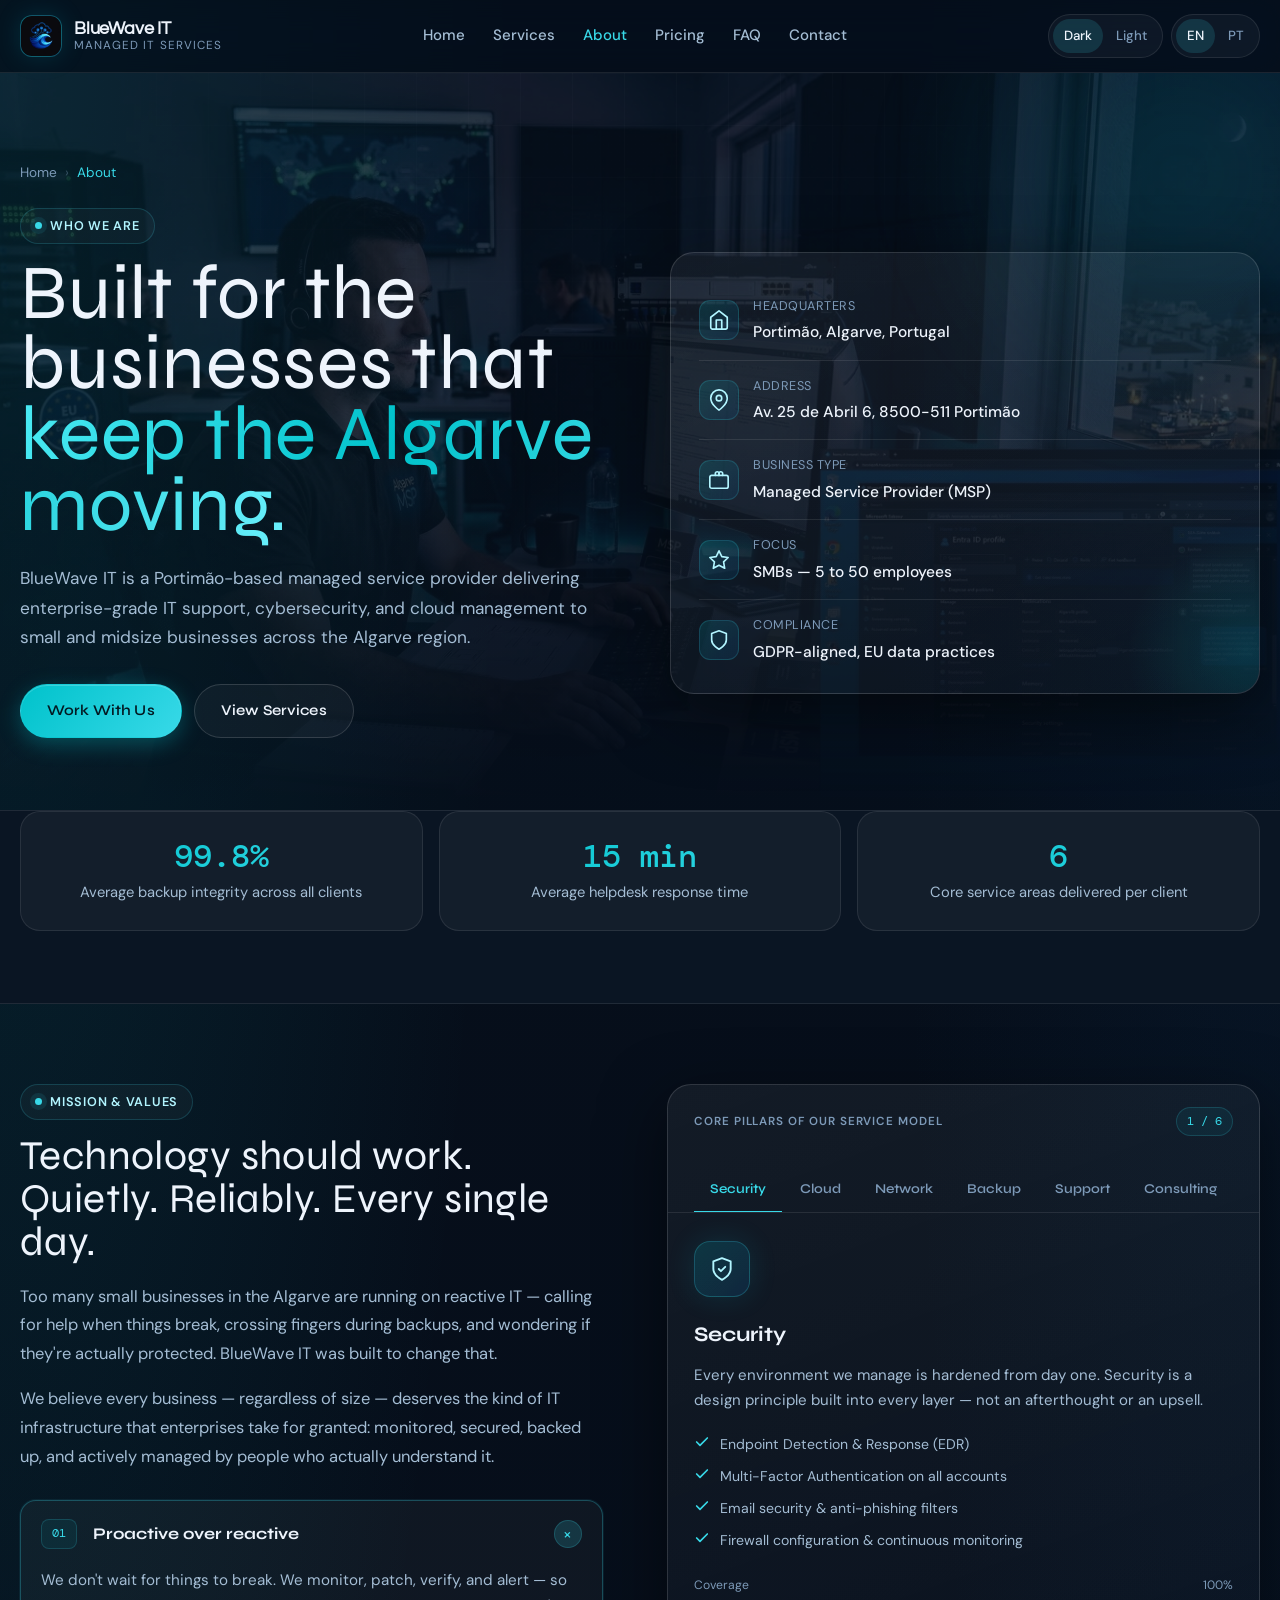
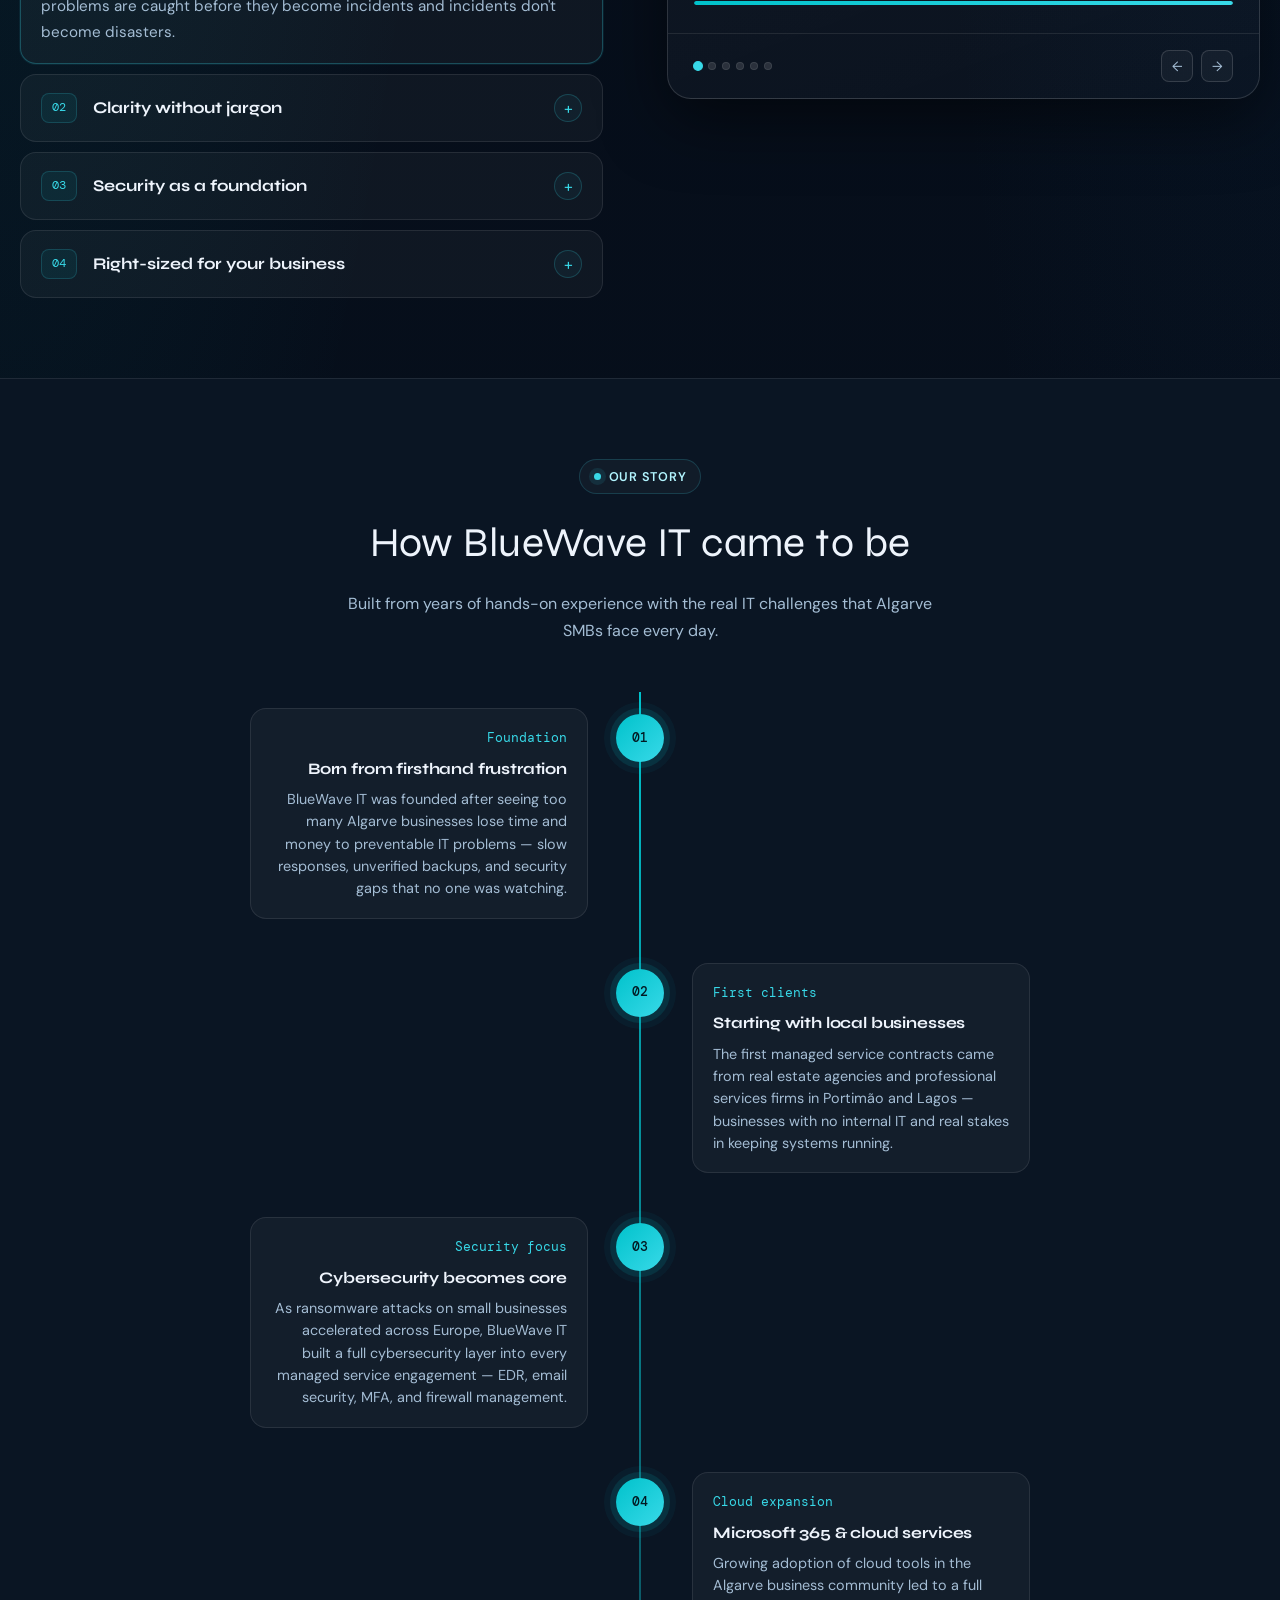
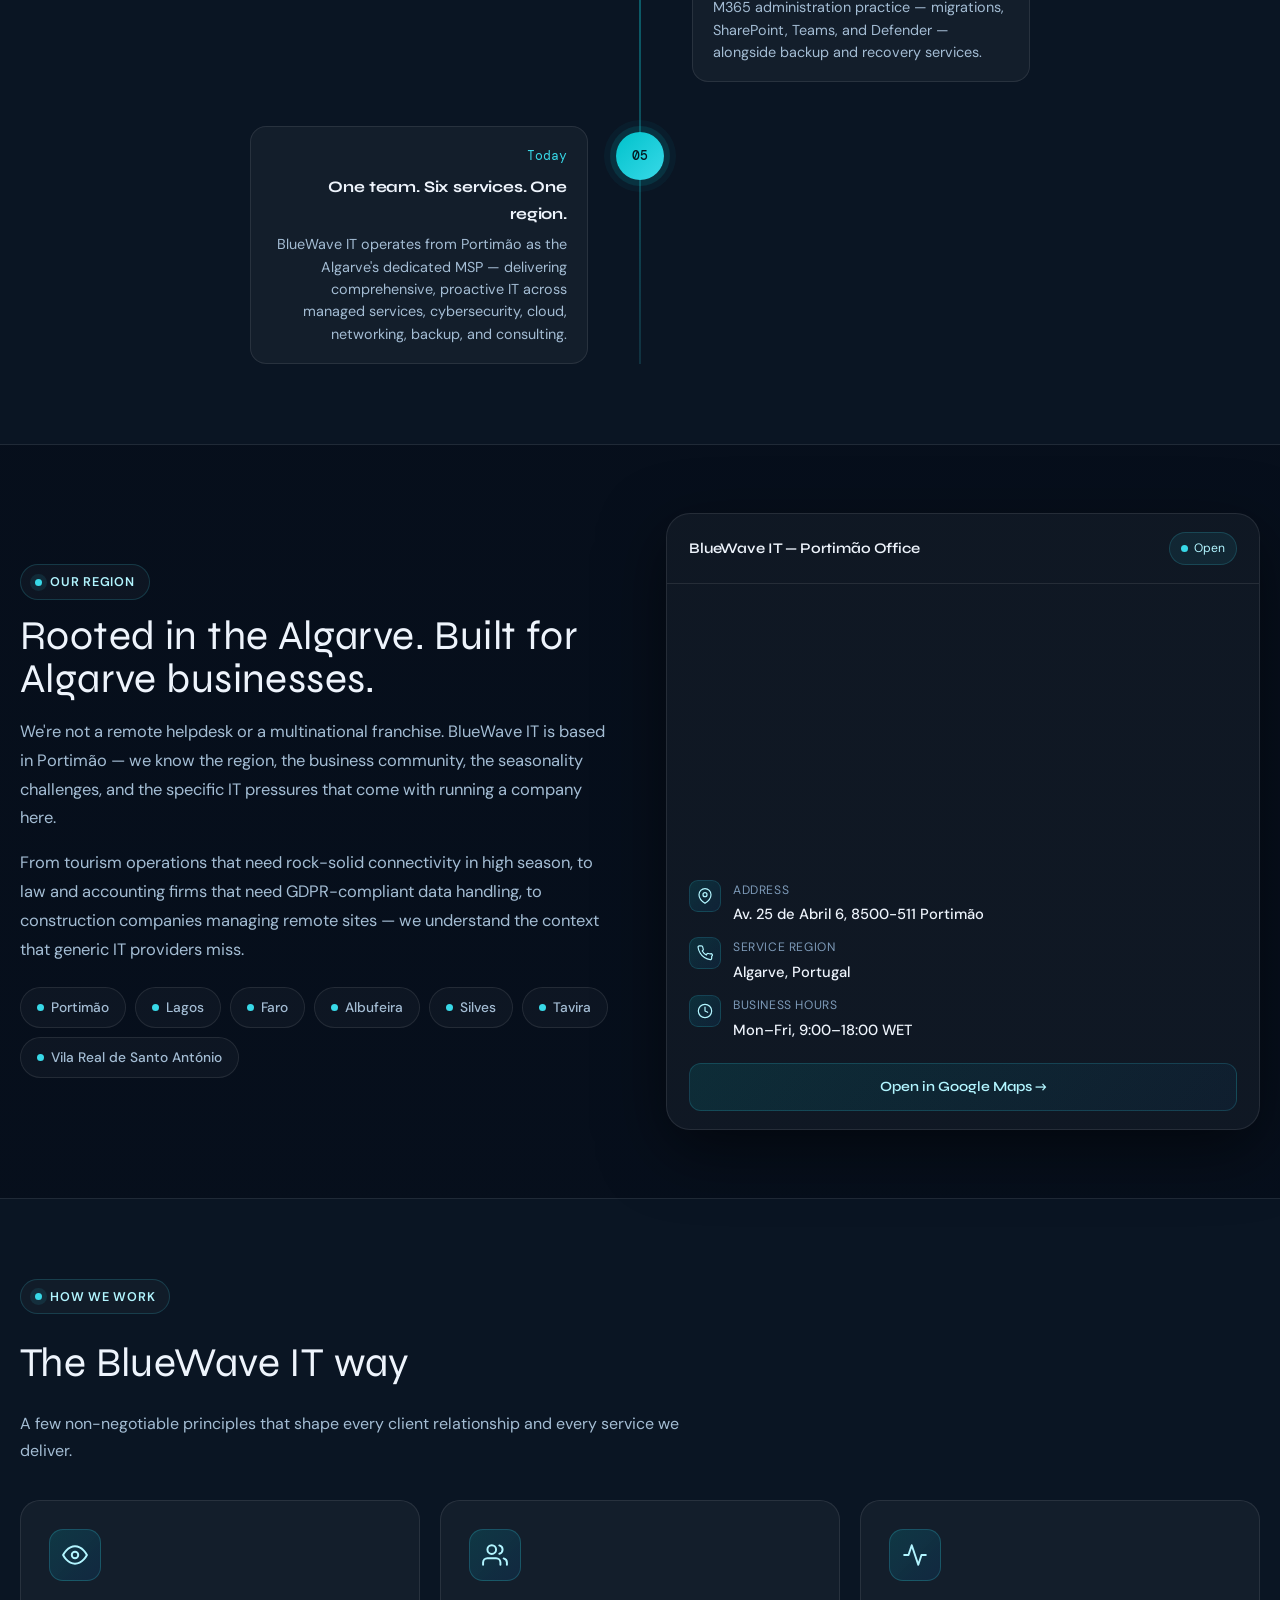
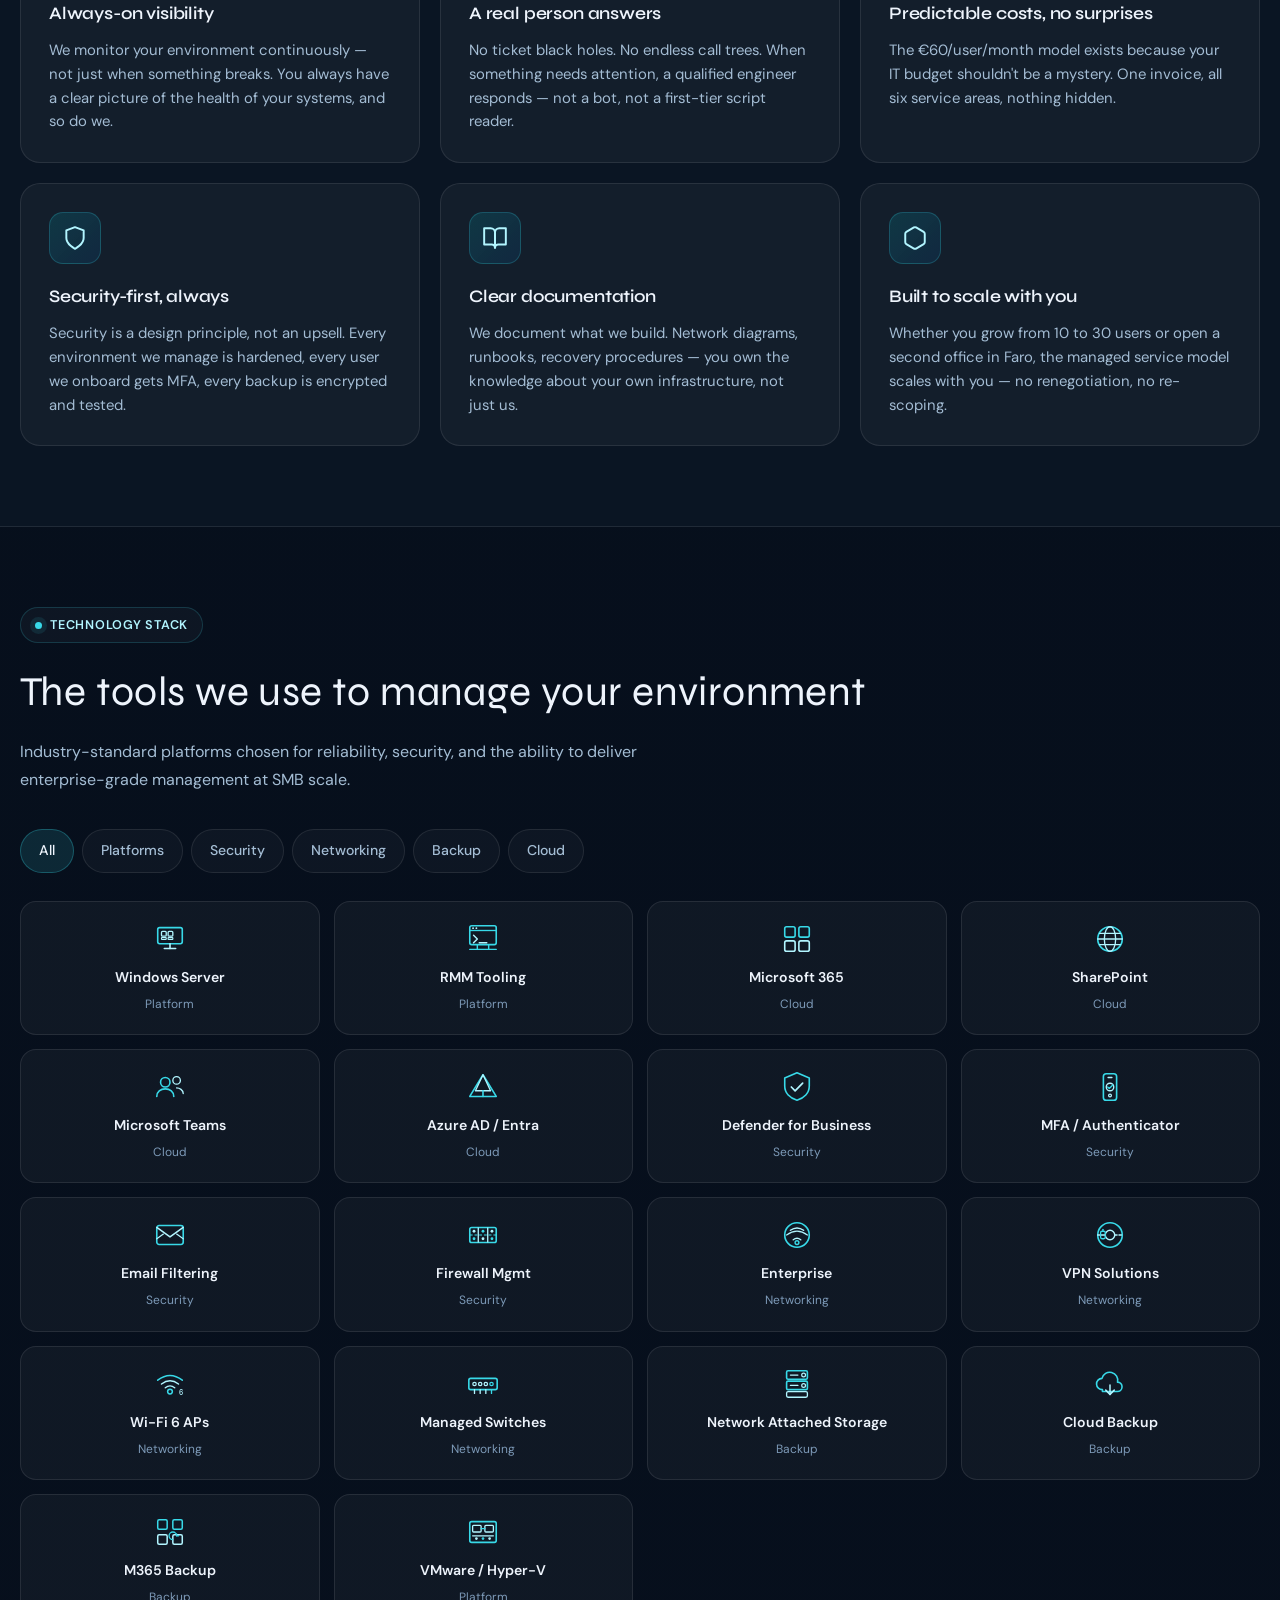
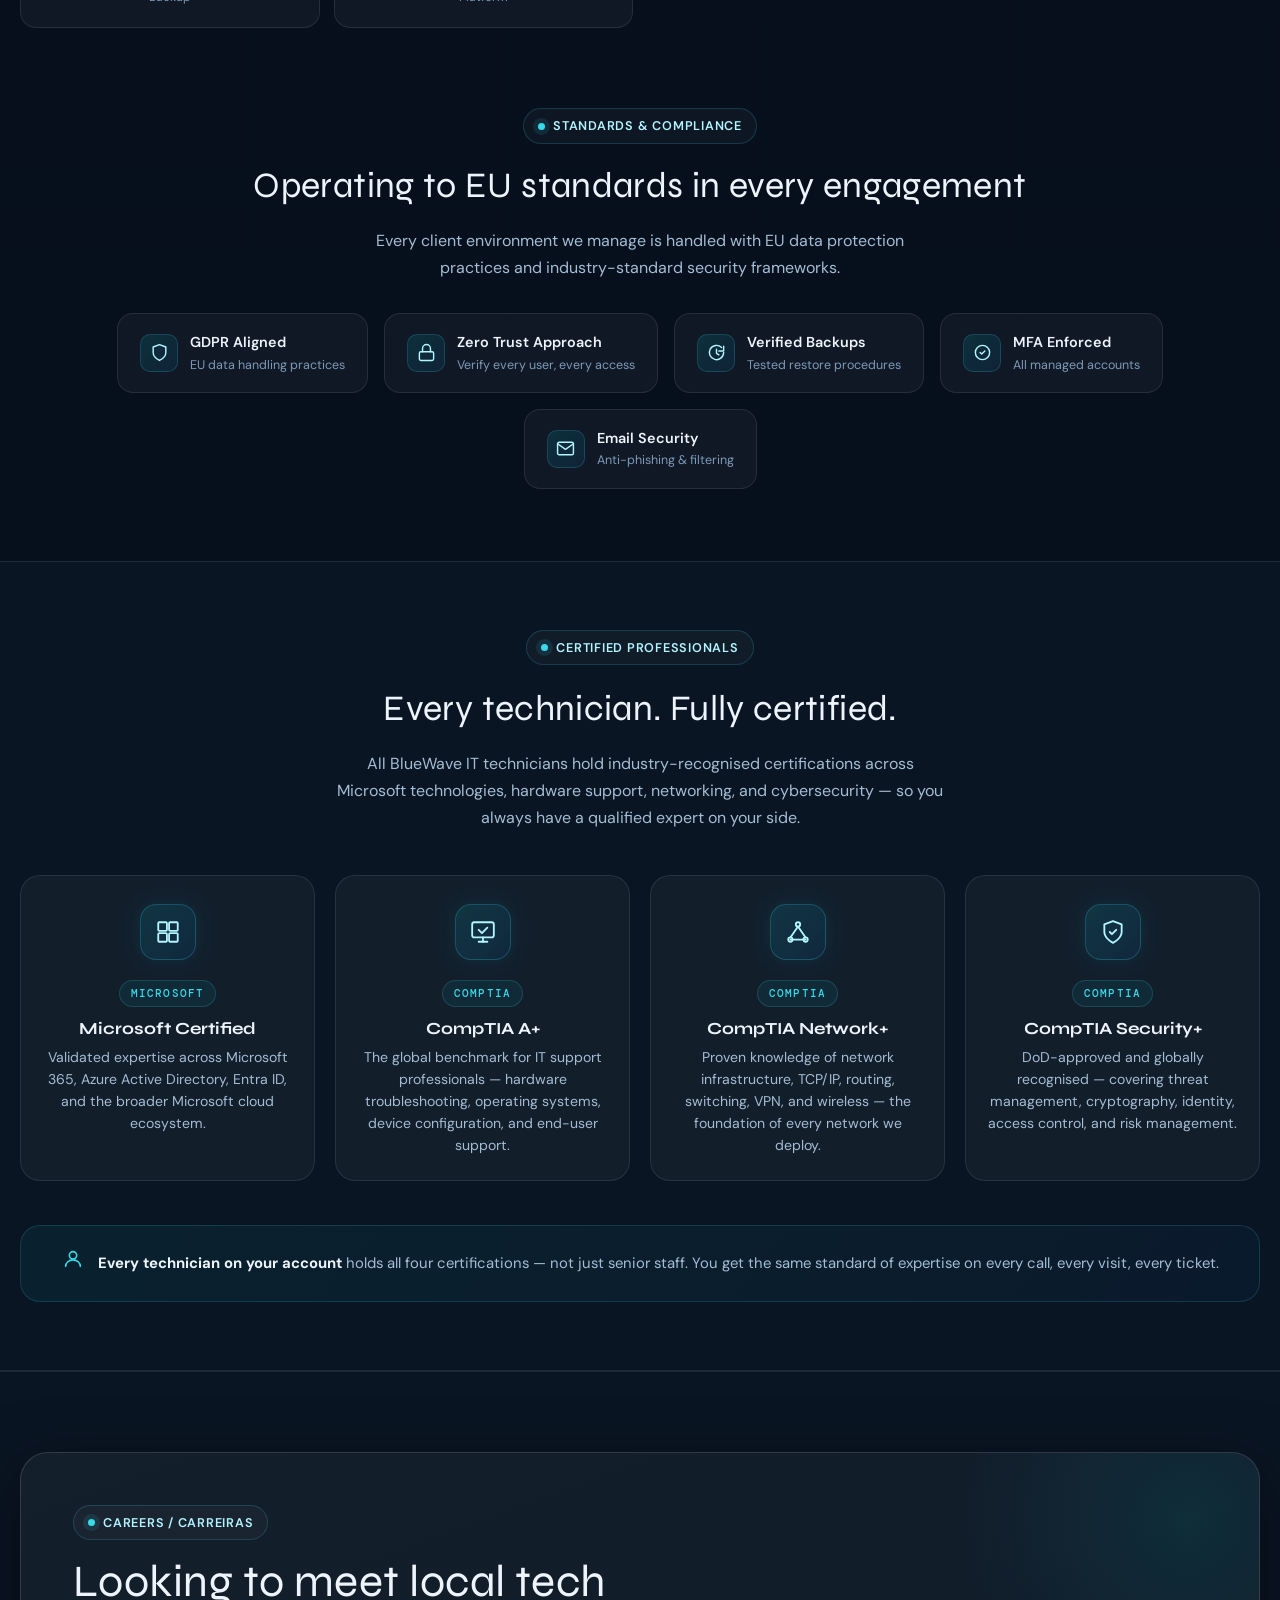
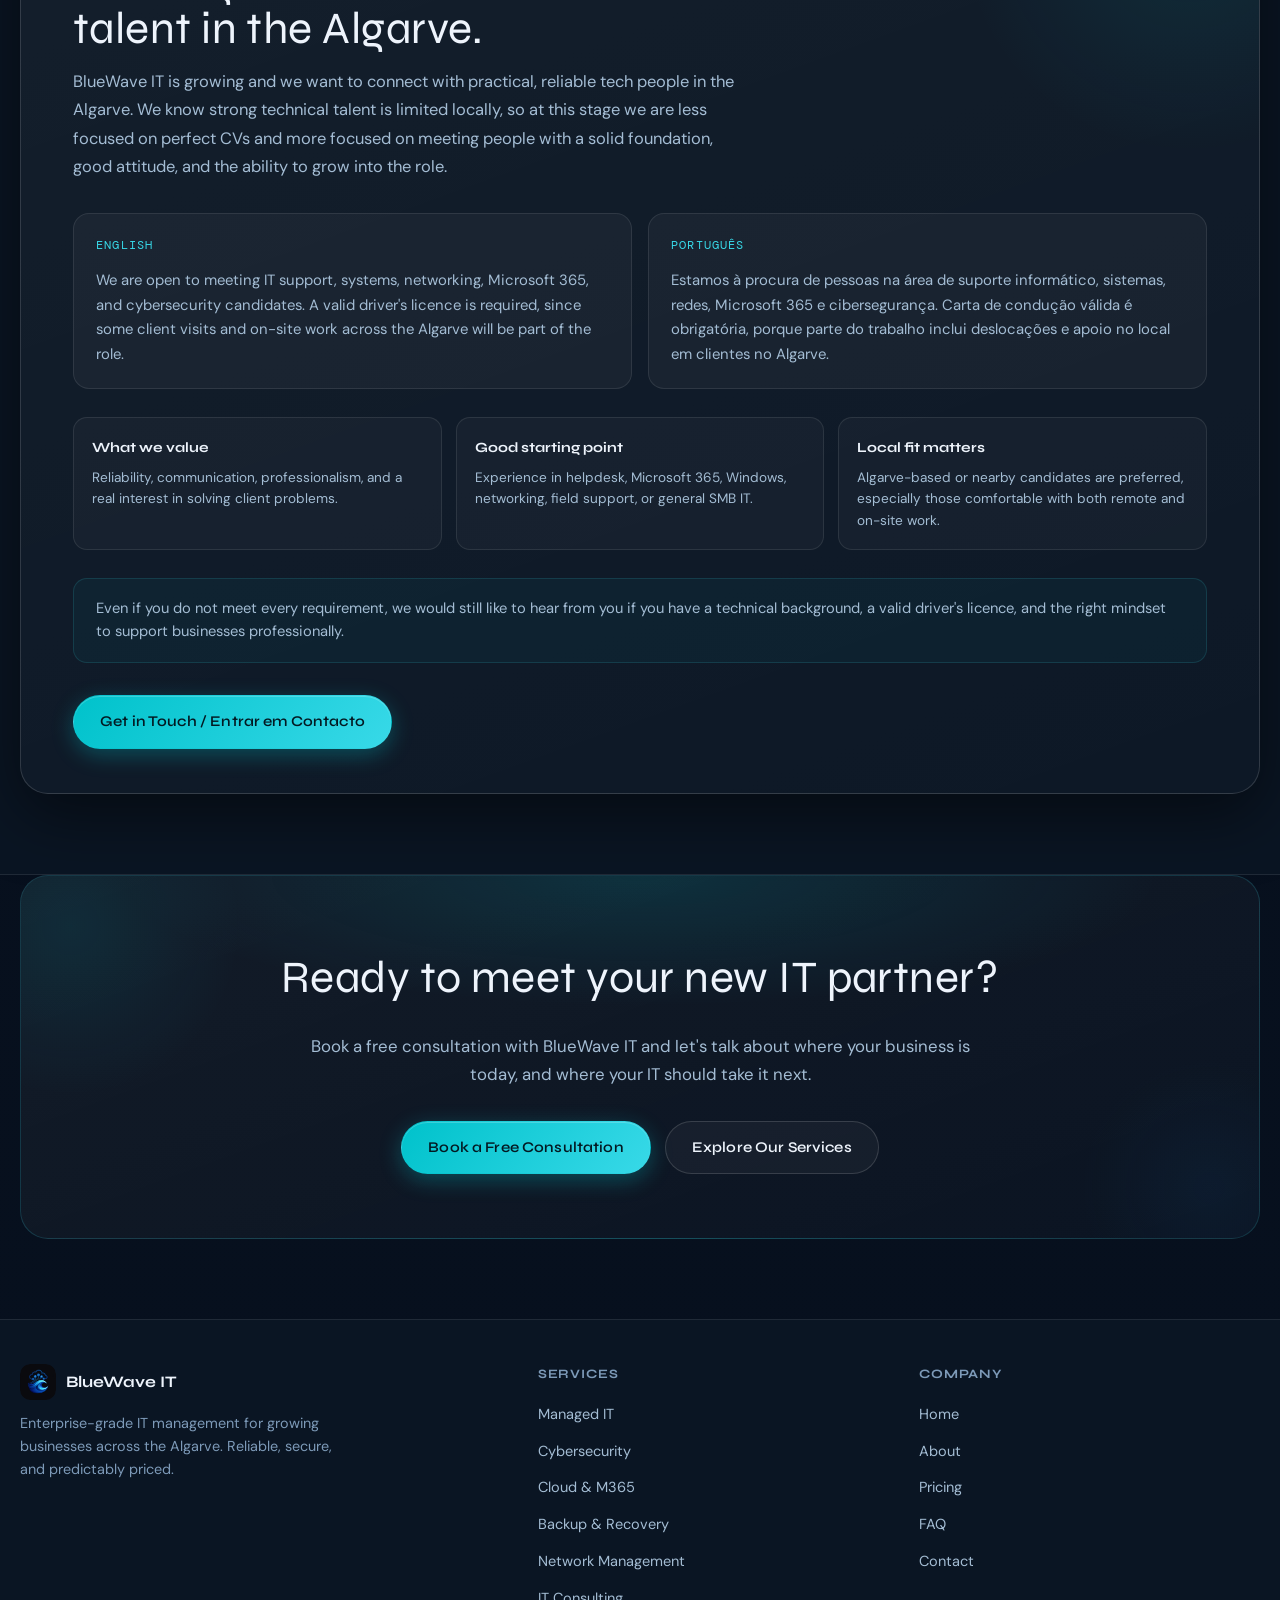
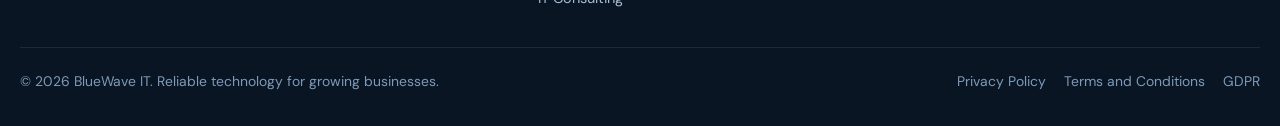
==== commit 7d6908da: "Add files via upload" ====
--- a/about.html
+++ b/about.html
@@ -3,7 +3,7 @@
 <head>
   <meta charset="UTF-8"/>
   <meta name="viewport" content="width=device-width, initial-scale=1.0"/>
-   <title>About | BlueWave IT | Managed IT Services in Portimão & Algarve</title>
+   <title>About Us | BlueWave IT | Managed IT Services in Portimão & Algarve</title>
   <meta name="description" content="BlueWave IT is a Portimão-based MSP delivering enterprise-grade managed IT, cybersecurity, and cloud services to growing businesses across the Algarve."/>
     <!-- Geo / local relevance -->
   <meta name="geo.region" content="PT-08">
@@ -22,622 +22,52 @@
   <link rel="preconnect" href="https://fonts.gstatic.com" crossorigin>
   <link href="https://fonts.googleapis.com/css2?family=Questrial&family=Syne:wght@400;500;600;700;800&family=DM+Sans:ital,opsz,wght@0,9..40,300;0,9..40,400;0,9..40,500;0,9..40,600;1,9..40,400&family=DM+Mono:wght@400;500&display=swap" rel="stylesheet">
    <link rel="icon" type="image/png" sizes="32x32" href="https://www.bluewaveit.pt/images/favicon.png">
- <style>
-
-
-    /* ── TOKENS ── */
-    :root {
-      --bg:        #060e1a;
-      --bg-alt:    #0a1523;
-      --bg-card:   rgba(255,255,255,0.038);
-      --bg-card-h: rgba(255,255,255,0.065);
-      --text:      #eef4fc;
-      --muted:     #7d9ab8;
-      --muted-2:   #a4bdd4;
-      --line:      rgba(255,255,255,0.09);
-      --line-s:    rgba(255,255,255,0.14);
-      --cyan:      #00c2cb;
-      --cyan-2:    #38d9e8;
-      --cyan-3:    #b2f5ff;
-      --blue:      #0f4c81;
-      --blue-m:    #1565a8;
-      --green:     #3ee89a;
-      --amber:     #ffcf4e;
-      --danger:    #ff5f5f;
-      --shadow:    0 20px 64px rgba(0,0,0,0.50);
-      --shadow-sm: 0 8px 28px rgba(0,0,0,0.30);
-      --shadow-c:  0 4px 24px rgba(0,0,0,0.22), 0 1px 4px rgba(0,0,0,0.12);
-      --r:         20px;
-      --r-sm:      13px;
-      --max:       1240px;
-      --hh:        72px;
-      --fd:        'Syne', sans-serif;
-      --fb:        'DM Sans', sans-serif;
-      --fm:        'DM Mono', monospace;
-    }
-    body.theme-light {
-      --bg:        #f3f8fd;
-      --bg-alt:    #e8f1fa;
-      --bg-card:   rgba(255,255,255,0.85);
-      --bg-card-h: rgba(255,255,255,0.98);
-      --text:      #0a1628;
-      --muted:     #4d6b88;
-      --muted-2:   #3d5a74;
-      --line:      rgba(10,22,40,0.09);
-      --line-s:    rgba(10,22,40,0.15);
-      --shadow:    0 20px 64px rgba(10,22,40,0.14);
-      --shadow-sm: 0 8px 28px rgba(10,22,40,0.10);
-      --shadow-c:  0 4px 24px rgba(10,22,40,0.10), 0 1px 4px rgba(10,22,40,0.06);
-    }
-
-    /* ── RESET ── */
-    *, *::before, *::after { box-sizing: border-box; }
-    html { scroll-behavior: smooth; }
-    body {
-      margin: 0;
-      font-family: var(--fb);
-      font-size: 1rem;
-      line-height: 1.7;
-      color: var(--text);
-      background:
-        radial-gradient(ellipse 80% 55% at 0% 0%,   rgba(0,194,203,0.12), transparent 50%),
-        radial-gradient(ellipse 60% 45% at 100% 5%,  rgba(15,76,129,0.11), transparent 50%),
-        linear-gradient(180deg, #060e1a 0%, #07101e 100%);
-      overflow-x: hidden;
-      transition: background 250ms ease, color 250ms ease;
-    }
-    body.theme-light {
-      background:
-        radial-gradient(ellipse 80% 55% at 0% 0%,   rgba(0,194,203,0.07), transparent 50%),
-        radial-gradient(ellipse 60% 45% at 100% 5%,  rgba(15,76,129,0.06), transparent 50%),
-        linear-gradient(180deg, #f3f8fd 0%, #edf4fb 100%);
-    }
-    h1,h2,h3,h4 { font-family: var(--fd); margin: 0; }
-    h1 { font-family: var(--fd-head); font-weight: 400; letter-spacing: 0.01em; }
-    h2 { font-family: var(--fd-head); font-weight: 400; letter-spacing: 0.01em; }
-    h3 { font-family: var(--fd-head); font-weight: 600; letter-spacing: -0.01em; }
-    h4 { font-weight: 600; letter-spacing: -0.01em; }
-    p  { margin: 0; }
-    a  { color: inherit; text-decoration: none; }
-    button { font: inherit; cursor: pointer; }
-    img { max-width: 100%; display: block; }
-
-    .container { width: min(calc(100% - 40px), var(--max)); margin: 0 auto; }
-
-    /* ── REVEAL ── */
-    .reveal {
-      opacity: 0; transform: translateY(26px);
-      transition: opacity 650ms cubic-bezier(0.16,1,0.3,1), transform 650ms cubic-bezier(0.16,1,0.3,1);
-    }
-    .reveal.is-visible { opacity: 1; transform: none; }
-    .d1{transition-delay:80ms} .d2{transition-delay:160ms}
-    .d3{transition-delay:240ms} .d4{transition-delay:320ms}
-
-    /* ── HEADER ── */
-    .site-header {
-      position: sticky; top: 0; z-index: 60;
-      backdrop-filter: blur(18px) saturate(160%);
-      -webkit-backdrop-filter: blur(18px) saturate(160%);
-      background: rgba(6,14,26,0.72);
-      border-bottom: 1px solid var(--line);
-      transition: background 200ms ease, box-shadow 200ms ease;
-    }
-    body.theme-light .site-header { background: rgba(243,248,253,0.82); }
-    .site-header.scrolled { background: rgba(6,14,26,0.95); box-shadow: 0 8px 32px rgba(0,0,0,0.30); border-bottom-color: var(--line-s); }
-    body.theme-light .site-header.scrolled { background: rgba(243,248,253,0.97); box-shadow: 0 8px 32px rgba(10,22,40,0.10); }
-    .nav { min-height: var(--hh); display: flex; align-items: center; justify-content: space-between; gap: 20px; }
-    .logo { display: flex; align-items: center; gap: 12px; flex: 0 0 auto; }
-    .logo-mark {
-      width: 42px; height: 42px; border-radius: 12px; flex: 0 0 auto;
-      background: linear-gradient(135deg, rgba(0,194,203,0.25), rgba(15,76,129,0.30));
-      border: 1px solid rgba(56,217,232,0.24);
-      box-shadow: 0 0 26px rgba(0,194,203,0.15);
-      display: grid; place-items: center; overflow: hidden;
-    }
-    .logo-wordmark { display: flex; flex-direction: column; line-height: 1.1; }
-    .logo-wordmark strong { font-family: var(--fd); font-size: 1.08rem; font-weight: 700; }
-    .logo-wordmark span   { color: var(--muted); font-size: 0.73rem; letter-spacing: 0.09em; text-transform: uppercase; }
-    .nav-links { display: flex; gap: 4px; align-items: center; }
-    .nav-links a { color: var(--muted-2); font-size: 0.94rem; font-weight: 500; padding: 6px 12px; border-radius: 8px; transition: color 160ms, background 160ms; }
-    .nav-links a:hover  { color: var(--text); background: rgba(255,255,255,0.05); }
-    .nav-links a.active { color: var(--cyan-2); }
-    body.theme-light .nav-links a:hover { background: rgba(10,22,40,0.05); }
-    .nav-right { display: flex; gap: 8px; align-items: center; flex-wrap: nowrap; }
-    .tog { display: inline-flex; gap: 2px; padding: 4px; border-radius: 999px; background: rgba(255,255,255,0.04); border: 1px solid var(--line); }
-    body.theme-light .tog { background: rgba(10,22,40,0.04); }
-    .tog-btn { border: 0; background: transparent; color: var(--muted); padding: 6px 11px; border-radius: 999px; font-size: 0.83rem; font-weight: 500; transition: all 180ms; }
-    .tog-btn.active { background: rgba(56,217,232,0.15); color: var(--text); }
-    .nav-toggle { display: none; width: 42px; height: 42px; border-radius: 12px; border: 1px solid var(--line-s); background: rgba(255,255,255,0.04); color: var(--text); font-size: 1.2rem; align-items: center; justify-content: center; }
-    .mobile-menu { display: none; padding: 0 0 14px; }
-    .mobile-menu.open { display: grid; gap: 8px; }
-    .mobile-menu a, .mobile-menu .m-row, .mobile-menu .mobile-menu-theme { padding: 11px 14px; border-radius: 13px; background: var(--bg-card); border: 1px solid var(--line); color: var(--text); font-size: 0.95rem; font-weight: 500; display: flex; align-items: center; gap: 10px; }
-    .mobile-menu .m-row { flex-wrap: wrap; gap: 8px; }
-
-    /* ── BUTTONS ── */
-    .btn { display: inline-flex; align-items: center; justify-content: center; gap: 8px; padding: 13px 26px; border-radius: 999px; border: 1px solid transparent; font-family: var(--fd); font-size: 0.93rem; font-weight: 600; letter-spacing: 0.01em; transition: transform 200ms, box-shadow 200ms, background 200ms, border-color 200ms; white-space: nowrap; }
-    .btn-primary { background: linear-gradient(130deg, #00c2cb, #38d9e8); color: #031922; box-shadow: 0 6px 22px rgba(0,194,203,0.32), inset 0 1px 0 rgba(255,255,255,0.20); }
-    .btn-primary:hover { transform: translateY(-2px); box-shadow: 0 12px 32px rgba(0,194,203,0.42), inset 0 1px 0 rgba(255,255,255,0.20); }
-    .btn-secondary { background: rgba(255,255,255,0.04); border-color: var(--line-s); color: var(--text); }
-    .btn-secondary:hover { background: rgba(255,255,255,0.08); border-color: rgba(56,217,232,0.30); transform: translateY(-2px); }
-    body.theme-light .btn-secondary { background: rgba(10,22,40,0.04); }
-    body.theme-light .btn-secondary:hover { background: rgba(10,22,40,0.08); }
-
-    /* ── SHARED ── */
-    .section-label {
-      display: inline-flex; align-items: center; gap: 8px;
-      padding: 6px 14px; border-radius: 999px;
-      border: 1px solid rgba(56,217,232,0.18); background: rgba(255,255,255,0.03);
-      color: var(--cyan-3); font-size: 0.79rem; font-weight: 600;
-      letter-spacing: 0.06em; text-transform: uppercase; margin-bottom: 14px;
-    }
-    .section-label::before { content:""; width:7px; height:7px; border-radius:50%; background:var(--cyan-2); box-shadow:0 0 0 5px rgba(56,217,232,0.10); flex:0 0 auto; }
-    body.theme-light .section-label { background: rgba(10,22,40,0.04); color: var(--blue-m); }
-    .gradient-text { background: linear-gradient(105deg, #4beaf4 0%, #00c2cb 45%, #6af0fc 100%); -webkit-background-clip: text; background-clip: text; color: transparent; }
-    body.theme-light .gradient-text { background: linear-gradient(105deg, #006f80, #009ab0); -webkit-background-clip: text; background-clip: text; }
-    .icon-svg { width: 22px; height: 22px; stroke: currentColor; fill: none; stroke-width: 1.8; stroke-linecap: round; stroke-linejoin: round; }
-    section { padding: 68px 0; }
-    .band { background: var(--bg-alt); border-top: 1px solid var(--line); border-bottom: 1px solid var(--line); }
-    .feature-list { list-style: none; margin: 0; padding: 0; display: grid; gap: 9px; }
-    .feature-list li { display: flex; gap: 10px; align-items: flex-start; color: var(--muted-2); font-size: 0.95rem; }
-    .feature-list li::before { content:""; width:18px; height:18px; margin-top:2px; flex:0 0 auto; background: url("data:image/svg+xml,%3Csvg xmlns='http://www.w3.org/2000/svg' viewBox='0 0 24 24' fill='none' stroke='%2338d9e8' stroke-width='2.5' stroke-linecap='round' stroke-linejoin='round'%3E%3Cpolyline points='20 6 9 17 4 12'/%3E%3C/svg%3E") center/contain no-repeat; }
-
-    /* ── PAGE HERO ── */
-    .page-hero {
-      position: relative; overflow: hidden;
-      padding: 88px 0 72px; isolation: isolate;
-    }
-    .page-hero::before {
-      content:""; position:absolute; inset:0; z-index:-1;
-      background-image: linear-gradient(rgba(255,255,255,0.030) 1px, transparent 1px), linear-gradient(90deg, rgba(255,255,255,0.030) 1px, transparent 1px);
-      background-size: 52px 52px;
-      mask-image: radial-gradient(ellipse 80% 70% at 50% 0%, rgba(0,0,0,0.6), transparent 70%);
-    }
-    body.theme-light .page-hero::before { background-image: linear-gradient(rgba(10,22,40,0.03) 1px, transparent 1px), linear-gradient(90deg, rgba(10,22,40,0.03) 1px, transparent 1px); }
-    .page-hero::after { content:""; position:absolute; z-index:-1; width:600px; height:600px; border-radius:50%; right:-200px; top:-200px; background:radial-gradient(circle, rgba(0,194,203,0.13), transparent 65%); filter:blur(40px); animation:floatGlow 12s ease-in-out infinite; }
-    @keyframes floatGlow { 0%,100%{transform:translate(0,0) scale(1)} 50%{transform:translate(0,-20px) scale(1.04)} }
-
-    .hero-breadcrumb { display:flex; align-items:center; gap:8px; color:var(--muted); font-size:0.85rem; margin-bottom:24px; }
-    .hero-breadcrumb a { transition: color 160ms; }
-    .hero-breadcrumb a:hover { color: var(--text); }
-    .hero-breadcrumb .sep { opacity: 0.4; }
-    .hero-breadcrumb .current { color: var(--cyan-2); }
-
-    .hero-layout { display: grid; grid-template-columns: 1fr 1fr; gap: 60px; align-items: center; }
-    .page-hero h1 { font-size: clamp(3rem, 6vw, 5.2rem); line-height: 0.92; margin-bottom: 24px; }
-    .page-hero p  { color: var(--muted-2); max-width: 58ch; font-size: 1.08rem; margin: 0 0 32px; }
-
-    /* Identity card in hero */
-    .identity-card {
-      background: linear-gradient(160deg, rgba(255,255,255,0.06), rgba(255,255,255,0.025));
-      border: 1px solid var(--line-s); border-radius: 24px;
-      padding: 28px; box-shadow: var(--shadow);
-      position: relative; overflow: hidden;
-    }
-    .identity-card::before { content:""; position:absolute; inset:auto -20% -20% auto; width:260px; height:260px; border-radius:50%; background:radial-gradient(circle, rgba(0,194,203,0.16), transparent 65%); pointer-events:none; }
-    .id-row { display: flex; align-items: center; gap: 14px; padding: 14px 0; border-bottom: 1px solid var(--line); }
-    .id-row:last-child { border-bottom: 0; padding-bottom: 0; }
-    .id-icon { width: 40px; height: 40px; border-radius: 11px; display: grid; place-items: center; background: linear-gradient(135deg, rgba(0,194,203,0.15), rgba(15,76,129,0.22)); border: 1px solid rgba(56,217,232,0.18); color: var(--cyan-3); flex: 0 0 auto; }
-    .id-label { color: var(--muted); font-size: 0.79rem; letter-spacing: 0.04em; text-transform: uppercase; margin-bottom: 3px; }
-    .id-value { color: var(--text); font-size: 0.97rem; font-weight: 500; }
-
-    /* ── ANIMATED STAT COUNTERS ── */
-    .stats-section { padding: 0 0 72px; }
-    .stats-grid { display: grid; grid-template-columns: repeat(3, 1fr); gap: 16px; }
-    .stat-card {
-      background: var(--bg-card); border: 1px solid var(--line); border-radius: var(--r);
-      padding: 28px 24px; text-align: center; position: relative; overflow: hidden;
-      transition: transform 220ms, border-color 220ms;
-    }
-    .stat-card::before { content:""; position:absolute; inset:0; background:radial-gradient(circle at 50% 0%, rgba(0,194,203,0.08), transparent 60%); opacity:0; transition:opacity 300ms; }
-    .stat-card:hover { transform: translateY(-4px); border-color: rgba(56,217,232,0.24); }
-    .stat-card:hover::before { opacity:1; }
-    .stat-num {
-      font-family: var(--fm); font-size: 2rem; font-weight: 500; line-height: 1;
-      background: linear-gradient(135deg, var(--cyan), var(--cyan-2));
-      -webkit-background-clip: text; background-clip: text; color: transparent;
-      margin-bottom: 10px;
-    }
-    .stat-label { color: var(--muted-2); font-size: 0.92rem; line-height: 1.4; }
-
-    /* ── MISSION SECTION ── */
-    .mission-section { padding: 80px 0; }
-    .mission-grid { display: grid; grid-template-columns: 1fr 1fr; gap: 64px; align-items: start; }
-    .mission-copy h2 { font-size: clamp(2rem, 3.2vw, 2.9rem); margin-bottom: 20px; line-height: 1.05; }
-    .mission-copy p  { color: var(--muted-2); font-size: 1.03rem; line-height: 1.75; margin-bottom: 16px; }
-    /* Values — card-based layout */
-    .values-list { display: grid; gap: 10px; margin-top: 32px; }
-    .value-item {
-      border-radius: 16px; overflow: hidden;
-      background: var(--bg-card); border: 1px solid var(--line);
-      transition: border-color 220ms, box-shadow 220ms;
-    }
-    .value-item.open { border-color: rgba(56,217,232,0.28); box-shadow: 0 0 0 1px rgba(56,217,232,0.08); }
-    .value-head {
-      display: flex; align-items: center; justify-content: space-between; gap: 14px;
-      padding: 18px 20px; cursor: pointer; background: transparent; border: 0;
-      color: var(--text); width: 100%; text-align: left;
-      transition: color 180ms;
-    }
-    .value-head:hover { color: var(--cyan-2); }
-    .value-head-left { display: flex; align-items: center; gap: 16px; }
-    .value-num {
-      font-family: var(--fm); font-size: 0.73rem; color: var(--cyan-2);
-      background: rgba(0,194,203,0.08); border: 1px solid rgba(56,217,232,0.18);
-      border-radius: 8px; padding: 4px 8px; min-width: 36px; text-align: center; flex: 0 0 auto;
-    }
-    .value-title { font-family: var(--fd); font-size: 1.02rem; font-weight: 700; }
-    .v-chevron { width: 28px; height: 28px; border-radius: 50%; border: 1px solid rgba(56,217,232,0.20); background: rgba(56,217,232,0.05); display: grid; place-items: center; color: var(--cyan-2); font-size: 1rem; transition: transform 280ms cubic-bezier(0.34,1.56,0.64,1), background 220ms; flex: 0 0 auto; }
-    .value-item.open .v-chevron { transform: rotate(45deg); background: rgba(56,217,232,0.16); }
-    .value-body { max-height: 0; overflow: hidden; transition: max-height 360ms ease, padding 360ms ease; color: var(--muted-2); font-size: 0.95rem; line-height: 1.72; padding: 0 20px; }
-    .value-item.open .value-body { max-height: 300px; padding: 0 20px 18px; }
-
-    /* ── PILLARS — INTERACTIVE TAB DESIGN ── */
-    .mission-visual { position: sticky; top: calc(var(--hh) + 24px); }
-    .pillars-card {
-      background: linear-gradient(160deg, rgba(255,255,255,0.055), rgba(255,255,255,0.02));
-      border: 1px solid var(--line-s); border-radius: 24px;
-      box-shadow: var(--shadow); overflow: hidden;
-    }
-    .pillars-header {
-      padding: 22px 26px 0;
-      border-bottom: 1px solid var(--line);
-      display: flex; flex-direction: column; gap: 16px;
-    }
-    .pillars-header-top { display: flex; align-items: center; justify-content: space-between; padding-bottom: 16px; }
-    .pillars-header-label { font-size: 0.73rem; color: var(--muted); text-transform: uppercase; letter-spacing: 0.08em; font-weight: 600; }
-    .pillars-header-count { font-family: var(--fm); font-size: 0.78rem; color: var(--cyan-2); background: rgba(0,194,203,0.08); border: 1px solid rgba(56,217,232,0.18); padding: 3px 10px; border-radius: 999px; }
-    /* Tab nav */
-    .pillar-tabs { display: flex; gap: 2px; overflow-x: auto; scrollbar-width: none; }
-    .pillar-tabs::-webkit-scrollbar { display: none; }
-    .pillar-tab {
-      padding: 10px 16px; font-size: 0.84rem; font-weight: 600; font-family: var(--fd);
-      color: var(--muted); background: transparent; border: 0; cursor: pointer;
-      border-bottom: 2px solid transparent; margin-bottom: -1px;
-      white-space: nowrap; transition: color 180ms, border-color 180ms;
-    }
-    .pillar-tab:hover { color: var(--muted-2); }
-    .pillar-tab.active { color: var(--cyan-2); border-bottom-color: var(--cyan-2); }
-    /* Panel */
-    .pillar-panel { display: none; padding: 28px 26px; }
-    .pillar-panel.active { display: block; }
-    .pillar-panel-icon {
-      width: 56px; height: 56px; border-radius: 16px; margin-bottom: 20px;
-      display: grid; place-items: center;
-      background: linear-gradient(135deg, rgba(0,194,203,0.18), rgba(15,76,129,0.28));
-      border: 1px solid rgba(56,217,232,0.24);
-      box-shadow: 0 0 28px rgba(0,194,203,0.14);
-      color: var(--cyan-3);
-    }
-    .pillar-panel-icon svg { width: 26px; height: 26px; stroke: currentColor; fill: none; stroke-width: 1.75; stroke-linecap: round; stroke-linejoin: round; }
-    .pillar-panel-name { font-family: var(--fd); font-size: 1.3rem; font-weight: 700; margin-bottom: 10px; }
-    .pillar-panel-desc { color: var(--muted-2); font-size: 0.94rem; line-height: 1.68; margin-bottom: 20px; }
-    .pillar-panel-items { display: grid; gap: 8px; }
-    .pillar-panel-item {
-      display: flex; align-items: flex-start; gap: 10px;
-      font-size: 0.88rem; color: var(--muted-2);
-    }
-    .pillar-panel-item::before {
-      content:""; width: 16px; height: 16px; margin-top: 1px; flex: 0 0 auto;
-      background: url("data:image/svg+xml,%3Csvg xmlns='http://www.w3.org/2000/svg' viewBox='0 0 24 24' fill='none' stroke='%2338d9e8' stroke-width='2.5' stroke-linecap='round' stroke-linejoin='round'%3E%3Cpolyline points='20 6 9 17 4 12'/%3E%3C/svg%3E") center/contain no-repeat;
-    }
-    /* Progress bar */
-    .pillar-progress { margin-top: 22px; }
-    .pillar-progress-label { display: flex; justify-content: space-between; margin-bottom: 6px; font-size: 0.76rem; color: var(--muted); }
-    .pillar-progress-track { height: 4px; background: rgba(255,255,255,0.06); border-radius: 999px; overflow: hidden; }
-    .pillar-progress-fill { height: 100%; background: linear-gradient(90deg, var(--cyan), var(--cyan-2)); border-radius: 999px; transition: width 600ms cubic-bezier(0.16,1,0.3,1); width: 0; }
-    /* Footer nav dots */
-    .pillars-footer { padding: 16px 26px; border-top: 1px solid var(--line); display: flex; align-items: center; justify-content: space-between; }
-    .pillar-dots { display: flex; gap: 6px; }
-    .pillar-dot { width: 8px; height: 8px; border-radius: 50%; background: rgba(255,255,255,0.12); border: 1px solid var(--line); cursor: pointer; transition: background 200ms, transform 200ms; }
-    .pillar-dot.active { background: var(--cyan-2); transform: scale(1.25); border-color: var(--cyan-2); }
-    .pillar-nav-btns { display: flex; gap: 8px; }
-    .pillar-nav-btn { width: 32px; height: 32px; border-radius: 8px; border: 1px solid var(--line-s); background: rgba(255,255,255,0.04); color: var(--muted-2); display: grid; place-items: center; cursor: pointer; font-size: 0.85rem; transition: all 180ms; }
-    .pillar-nav-btn:hover { border-color: rgba(56,217,232,0.28); color: var(--text); background: rgba(56,217,232,0.08); }
-
-    /* ── STORY TIMELINE ── */
-    .timeline-section { padding: 80px 0; }
-    .timeline-wrap { position: relative; max-width: 780px; margin: 0 auto; padding-top: 16px; }
-    .timeline-wrap::before { content:""; position:absolute; left:50%; top:0; bottom:0; width:2px; background:linear-gradient(180deg, var(--cyan), rgba(56,217,232,0.15)); transform:translateX(-50%); }
-    .tl-item { display: grid; grid-template-columns: 1fr 48px 1fr; gap: 0; margin-bottom: 44px; align-items: start; }
-    .tl-item:last-child { margin-bottom: 0; }
-    .tl-left  { padding-right: 28px; text-align: right; }
-    .tl-right { padding-left:  28px; }
-    .tl-empty { }
-    .tl-dot-col { display: flex; justify-content: center; padding-top: 6px; }
-    .tl-dot {
-      width: 48px; height: 48px; border-radius: 50%;
-      background: linear-gradient(135deg, var(--cyan), var(--cyan-2));
-      display: grid; place-items: center;
-      box-shadow: 0 0 0 6px rgba(0,194,203,0.12), 0 0 0 12px rgba(0,194,203,0.05);
-      color: #031922; font-family: var(--fm); font-size: 0.82rem; font-weight: 500;
-      z-index: 1; position: relative; flex: 0 0 auto;
-    }
-    .tl-year  { font-family: var(--fm); font-size: 0.80rem; color: var(--cyan-2); margin-bottom: 6px; }
-    .tl-card  { background: var(--bg-card); border: 1px solid var(--line); border-radius: 16px; padding: 18px 20px; transition: border-color 200ms, transform 200ms; }
-    .tl-card:hover { border-color: rgba(56,217,232,0.26); transform: translateY(-2px); }
-    .tl-card h4 { font-size: 1rem; font-weight: 700; margin-bottom: 6px; }
-    .tl-card p  { color: var(--muted-2); font-size: 0.90rem; line-height: 1.55; }
-
-    /* ── WHY ALGARVE SECTION ── */
-    .algarve-grid { display: grid; grid-template-columns: 1fr 1fr; gap: 52px; align-items: center; }
-    .algarve-copy h2 { font-size: clamp(2rem, 3.2vw, 2.9rem); margin-bottom: 18px; line-height: 1.05; }
-    .algarve-copy p  { color: var(--muted-2); font-size: 1.03rem; line-height: 1.75; margin-bottom: 16px; }
-    .region-chips { display: flex; flex-wrap: wrap; gap: 9px; margin-top: 22px; }
-    .region-chip { padding: 8px 16px; border-radius: 999px; border: 1px solid var(--line); background: rgba(255,255,255,0.03); color: var(--muted-2); font-size: 0.86rem; font-weight: 500; display: flex; align-items: center; gap: 7px; transition: all 180ms; }
-    .region-chip:hover { border-color: rgba(56,217,232,0.28); color: var(--text); background: rgba(56,217,232,0.06); }
-    .region-chip::before { content:""; width:7px; height:7px; border-radius:50%; background:var(--cyan-2); flex:0 0 auto; }
-
-    /* Interactive map card */
-    .map-card {
-      background: var(--bg-card); border: 1px solid var(--line); border-radius: 24px;
-      overflow: hidden; box-shadow: var(--shadow);
-    }
-    .map-header { padding: 18px 22px; display: flex; align-items: center; justify-content: space-between; border-bottom: 1px solid var(--line); }
-    .map-header h4 { font-size: 0.92rem; font-weight: 600; }
-    .map-live { display: inline-flex; align-items: center; gap: 6px; font-size: 0.76rem; color: var(--cyan-3); background: rgba(56,217,232,0.08); border: 1px solid rgba(56,217,232,0.18); padding: 5px 11px; border-radius: 999px; }
-    .map-live-dot { width: 7px; height: 7px; border-radius: 50%; background: var(--cyan-2); animation: mpulse 2s infinite; }
-    @keyframes mpulse { 0%,100%{opacity:1} 50%{opacity:0.4} }
-    .map-embed { position: relative; height: 280px; }
-    .map-embed iframe { width: 100%; height: 100%; border: 0; display: block; filter: saturate(0.8) contrast(1.05); }
-    body.theme-light .map-embed iframe { filter: none; }
-    .map-footer { padding: 16px 22px; display: grid; gap: 10px; }
-    .map-detail { display: flex; align-items: flex-start; gap: 12px; }
-    .map-detail-icon { width: 32px; height: 32px; border-radius: 9px; background: linear-gradient(135deg, rgba(0,194,203,0.14), rgba(15,76,129,0.20)); border: 1px solid rgba(56,217,232,0.16); display: grid; place-items: center; color: var(--cyan-3); flex: 0 0 auto; }
-    .map-detail-icon svg { width: 16px; height: 16px; stroke: currentColor; fill: none; stroke-width: 1.8; stroke-linecap: round; stroke-linejoin: round; }
-    .map-detail-label { color: var(--muted); font-size: 0.76rem; text-transform: uppercase; letter-spacing: 0.05em; margin-bottom: 2px; }
-    .map-detail-value { color: var(--text); font-size: 0.92rem; font-weight: 500; }
-    .map-cta { display: block; margin: 4px 22px 18px; padding: 11px; border-radius: 12px; background: linear-gradient(130deg, rgba(0,194,203,0.12), rgba(15,76,129,0.12)); border: 1px solid rgba(56,217,232,0.18); color: var(--cyan-3); text-align: center; font-size: 0.88rem; font-weight: 600; font-family: var(--fd); transition: all 200ms; }
-    .map-cta:hover { background: linear-gradient(130deg, rgba(0,194,203,0.20), rgba(15,76,129,0.20)); transform: translateY(-1px); }
-
-    /* ── TEAM / APPROACH SECTION ── */
-    .approach-section { padding: 80px 0; }
-    .approach-grid { display: grid; grid-template-columns: repeat(3, 1fr); gap: 20px; }
-    .approach-card {
-      background: var(--bg-card); border: 1px solid var(--line); border-radius: var(--r);
-      padding: 28px; transition: transform 220ms, border-color 220ms, background 220ms;
-      position: relative; overflow: hidden;
-    }
-    .approach-card::before { content:""; position:absolute; inset:0; background:radial-gradient(circle at top right, rgba(0,194,203,0.07), transparent 50%); opacity:0; transition:opacity 300ms; }
-    .approach-card:hover { transform: translateY(-5px); border-color: rgba(56,217,232,0.24); background: var(--bg-card-h); }
-    .approach-card:hover::before { opacity:1; }
-    .approach-icon { width: 52px; height: 52px; border-radius: 14px; display: grid; place-items: center; margin-bottom: 18px; background: linear-gradient(135deg, rgba(0,194,203,0.16), rgba(15,76,129,0.24)); border: 1px solid rgba(56,217,232,0.22); color: var(--cyan-3); }
-    .approach-icon svg { width: 26px; height: 26px; stroke: currentColor; fill: none; stroke-width: 1.8; stroke-linecap: round; stroke-linejoin: round; }
-    .approach-card h3 { font-size: 1.1rem; margin-bottom: 10px; position: relative; z-index:1; }
-    .approach-card p  { color: var(--muted-2); font-size: 0.93rem; line-height: 1.6; position: relative; z-index:1; }
-
-    /* ── TECH STACK INTERACTIVE ── */
-    .stack-section { padding: 80px 0; }
-    .stack-tabs { display: flex; gap: 8px; flex-wrap: wrap; margin-bottom: 28px; }
-    .stack-tab { padding: 9px 18px; border-radius: 999px; border: 1px solid var(--line); background: rgba(255,255,255,0.03); color: var(--muted-2); font-size: 0.88rem; font-weight: 500; cursor: pointer; transition: all 180ms; }
-    .stack-tab:hover, .stack-tab.active { background: rgba(56,217,232,0.12); border-color: rgba(56,217,232,0.28); color: var(--text); }
-    .stack-grid { display: grid; grid-template-columns: repeat(4, 1fr); gap: 14px; }
-    .stack-item {
-      background: var(--bg-card); border: 1px solid var(--line); border-radius: 16px;
-      padding: 20px 16px; text-align: center;
-      transition: transform 220ms, border-color 220ms, opacity 300ms;
-      cursor: default;
-    }
-    .stack-item:hover { transform: translateY(-3px); border-color: rgba(56,217,232,0.22); }
-    .stack-item.hidden { display: none; }
-    .stack-emoji { display: flex; align-items: center; justify-content: center; margin-bottom: 10px; }
-    .stack-name { font-size: 0.88rem; font-weight: 600; color: var(--text); margin-bottom: 4px; }
-    .stack-cat  { font-size: 0.75rem; color: var(--muted); }
-
-    /* ── GDPR/COMPLIANCE BADGE ROW ── */
-    .compliance-section { padding: 0 0 72px; }
-    .compliance-row { display: flex; gap: 16px; flex-wrap: wrap; justify-content: center; }
-    .comp-badge {
-      display: flex; align-items: center; gap: 12px;
-      padding: 16px 22px; border-radius: 16px;
-      background: var(--bg-card); border: 1px solid var(--line);
-      transition: border-color 200ms, transform 200ms;
-    }
-    .comp-badge:hover { border-color: rgba(56,217,232,0.22); transform: translateY(-2px); }
-    .comp-badge-icon { width: 38px; height: 38px; border-radius: 10px; display: grid; place-items: center; background: linear-gradient(135deg, rgba(0,194,203,0.14), rgba(15,76,129,0.20)); border: 1px solid rgba(56,217,232,0.18); color: var(--cyan-3); flex: 0 0 auto; }
-    .comp-badge-icon svg { width: 19px; height: 19px; stroke: currentColor; fill: none; stroke-width: 1.8; stroke-linecap: round; stroke-linejoin: round; }
-    .comp-name { font-size: 0.90rem; font-weight: 600; color: var(--text); }
-    .comp-desc { font-size: 0.78rem; color: var(--muted); }
-
-    /* ── RECRUITING ── */
-    .recruit-section { padding: 80px 0; background: var(--bg-alt); border-top: 1px solid var(--line); border-bottom: 1px solid var(--line); }
-    .recruit-inner {
-      background: linear-gradient(160deg, rgba(255,255,255,0.045), rgba(255,255,255,0.015));
-      border: 1px solid var(--line-s); border-radius: 28px;
-      overflow: hidden; box-shadow: var(--shadow);
-      position: relative;
-    }
-    .recruit-inner::before {
-      content:""; position:absolute; width:500px; height:500px;
-      right: -180px; top: -180px; border-radius:50%;
-      background: radial-gradient(circle, rgba(0,194,203,0.10), transparent 65%);
-      pointer-events:none;
-    }
-    .recruit-body { padding: 52px 52px 44px; position: relative; z-index: 1; }
-    .recruit-header { margin-bottom: 32px; }
-    .recruit-header h2 { font-size: clamp(2rem, 3.5vw, 3rem); line-height: 1.05; margin-bottom: 16px; max-width: 22ch; }
-    .recruit-header p { color: var(--muted-2); font-size: 1.03rem; line-height: 1.72; max-width: 62ch; }
-    /* bilingual cards */
-    .recruit-lang-grid { display: grid; grid-template-columns: 1fr 1fr; gap: 16px; margin-bottom: 28px; }
-    .recruit-lang-card {
-      background: rgba(255,255,255,0.04); border: 1px solid var(--line);
-      border-radius: 16px; padding: 22px 22px;
-      transition: border-color 200ms;
-    }
-    .recruit-lang-card:hover { border-color: rgba(56,217,232,0.22); }
-    .recruit-lang-label { font-family: var(--fm); font-size: 0.73rem; letter-spacing: 0.10em; text-transform: uppercase; color: var(--cyan-2); margin-bottom: 12px; }
-    .recruit-lang-card p { color: var(--muted-2); font-size: 0.93rem; line-height: 1.65; margin: 0; }
-    /* value pillars */
-    .recruit-pillars { display: grid; grid-template-columns: repeat(3, 1fr); gap: 14px; margin-bottom: 28px; }
-    .recruit-pillar {
-      background: rgba(255,255,255,0.03); border: 1px solid var(--line);
-      border-radius: 14px; padding: 18px 18px;
-      transition: border-color 200ms, background 200ms;
-    }
-    .recruit-pillar:hover { border-color: rgba(56,217,232,0.20); background: rgba(255,255,255,0.05); }
-    .recruit-pillar-title { font-size: 0.88rem; font-weight: 700; color: var(--text); margin-bottom: 7px; font-family: var(--fd); }
-    .recruit-pillar-desc { color: var(--muted-2); font-size: 0.85rem; line-height: 1.55; margin: 0; }
-    /* note */
-    .recruit-note {
-      background: rgba(0,194,203,0.05); border: 1px solid rgba(56,217,232,0.14);
-      border-radius: 14px; padding: 18px 22px;
-      color: var(--muted-2); font-size: 0.92rem; line-height: 1.62;
-      margin-bottom: 32px;
-    }
-    /* CTA row */
-    .recruit-cta { display: flex; align-items: center; gap: 14px; flex-wrap: wrap; }
-    .recruit-email {
-      display: inline-flex; align-items: center; gap: 9px;
-      padding: 12px 22px; border-radius: 999px;
-      border: 1px solid var(--line-s); background: rgba(255,255,255,0.04);
-      color: var(--muted-2); font-size: 0.91rem; font-family: var(--fm);
-      transition: border-color 200ms, color 200ms, background 200ms;
-    }
-    .recruit-email:hover { border-color: rgba(56,217,232,0.28); color: var(--text); background: rgba(255,255,255,0.07); }
-    .recruit-email svg { width: 16px; height: 16px; stroke: currentColor; fill: none; stroke-width: 1.8; stroke-linecap: round; stroke-linejoin: round; color: var(--cyan-2); flex: 0 0 auto; }
-    @media (max-width: 860px) {
-      .recruit-body { padding: 36px 28px 32px; }
-      .recruit-lang-grid, .recruit-pillars { grid-template-columns: 1fr; }
-    }
-
-    /* ── CTA ── */
-    .cta-section { padding: 0 0 80px; }
-    .cta-box { padding: 64px 52px; background: radial-gradient(ellipse 70% 60% at 50% 0%, rgba(0,194,203,0.14), transparent 60%), linear-gradient(160deg, rgba(255,255,255,0.05), rgba(255,255,255,0.02)); border: 1px solid rgba(56,217,232,0.18); border-radius: 28px; text-align: center; position: relative; overflow: hidden; }
-    .cta-box::before { content:""; position:absolute; width:400px; height:400px; left:-150px; top:-150px; border-radius:50%; background:radial-gradient(circle, rgba(0,194,203,0.10), transparent 60%); pointer-events:none; }
-    .cta-box::after  { content:""; position:absolute; width:300px; height:300px; right:-100px; bottom:-100px; border-radius:50%; background:radial-gradient(circle, rgba(15,76,129,0.12), transparent 60%); pointer-events:none; }
-    .cta-box h2 { font-size: clamp(2rem,3.5vw,3rem); margin-bottom: 16px; position: relative; z-index: 1; }
-    .cta-box p  { max-width: 56ch; margin: 0 auto 32px; color: var(--muted-2); font-size: 1.05rem; position: relative; z-index: 1; }
-    .cta-btns   { display: flex; justify-content: center; gap: 14px; flex-wrap: wrap; position: relative; z-index: 1; }
-
-    /* ── FOOTER ── */
-    .site-footer { border-top: 1px solid var(--line); background: var(--bg-alt); padding: 44px 0 32px; }
-    .footer-grid { display: grid; grid-template-columns: 1.4fr 1fr 1fr; gap: 40px; margin-bottom: 36px; }
-    .footer-brand p { color: var(--muted); font-size: 0.90rem; margin-top: 12px; max-width: 34ch; line-height: 1.6; }
-    .footer-col h4 { font-size: 0.80rem; font-weight: 700; letter-spacing: 0.07em; text-transform: uppercase; color: var(--muted); margin-bottom: 14px; }
-    .footer-col ul { list-style: none; margin: 0; padding: 0; display: grid; gap: 9px; }
-    .footer-col ul a { color: var(--muted-2); font-size: 0.91rem; transition: color 160ms; }
-    .footer-col ul a:hover { color: var(--text); }
-    .footer-bottom { display: flex; justify-content: space-between; align-items: center; flex-wrap: wrap; gap: 14px; padding-top: 22px; border-top: 1px solid var(--line); color: var(--muted); font-size: 0.87rem; }
-    .footer-legal { display: flex; gap: 18px; }
-    .footer-legal a { color: var(--muted); transition: color 160ms; }
-    .footer-legal a:hover { color: var(--text); }
-    .footer-logo-row { display: flex; align-items: center; gap: 10px; }
-    .footer-logo-row strong { font-family: var(--fd); font-size: 1rem; font-weight: 700; }
-
-    .back-to-top { position:fixed; right:20px; bottom:20px; width:44px; height:44px; border-radius:13px; border:1px solid var(--line-s); background:rgba(6,14,26,0.88); backdrop-filter:blur(10px); color:var(--text); display:grid; place-items:center; font-size:1rem; opacity:0; transform:translateY(12px); pointer-events:none; transition:all 200ms; box-shadow:var(--shadow-sm); z-index:70; }
-    .back-to-top.show { opacity:1; transform:none; pointer-events:auto; }
-    body.theme-light .back-to-top { background: rgba(255,255,255,0.92); }
-
-    /* ── CERTIFICATIONS ── */
-    .cert-section { padding: 68px 0; background: var(--bg-alt); border-top: 1px solid var(--line); border-bottom: 1px solid var(--line); }
-    .cert-intro { text-align: center; margin-bottom: 44px; }
-    .cert-intro h2 { font-size: clamp(1.8rem,2.8vw,2.4rem); margin-bottom: 10px; }
-    .cert-intro p  { color: var(--muted-2); max-width: 56ch; margin: 0 auto; }
-    .cert-grid { display: grid; grid-template-columns: repeat(4, 1fr); gap: 20px; }
-    .cert-card {
-      background: var(--bg-card); border: 1px solid var(--line); border-radius: var(--r);
-      padding: 28px 20px 24px; text-align: center; position: relative; overflow: hidden;
-      transition: transform 220ms, border-color 220ms, box-shadow 220ms;
-    }
-    .cert-card::before { content:""; position:absolute; inset:0; background:radial-gradient(circle at 50% 0%, rgba(0,194,203,0.09), transparent 60%); opacity:0; transition:opacity 300ms; }
-    .cert-card:hover { transform: translateY(-4px); border-color: rgba(56,217,232,0.28); box-shadow: var(--shadow-sm); }
-    .cert-card:hover::before { opacity: 1; }
-    .cert-icon {
-      width: 56px; height: 56px; border-radius: 16px; margin: 0 auto 18px;
-      display: grid; place-items: center;
-      background: linear-gradient(135deg, rgba(0,194,203,0.15), rgba(15,76,129,0.22));
-      border: 1px solid rgba(56,217,232,0.22); color: var(--cyan-3);
-      box-shadow: 0 0 24px rgba(0,194,203,0.12);
-    }
-    .cert-icon svg { width: 26px; height: 26px; stroke: currentColor; fill: none; stroke-width: 1.7; stroke-linecap: round; stroke-linejoin: round; }
-    .cert-badge-label {
-      display: inline-block; margin-bottom: 12px;
-      font-family: var(--fm); font-size: 0.68rem; font-weight: 500;
-      letter-spacing: 0.10em; text-transform: uppercase;
-      color: var(--cyan-2); background: rgba(0,194,203,0.08);
-      border: 1px solid rgba(56,217,232,0.18); border-radius: 999px;
-      padding: 3px 11px;
-    }
-    .cert-name { font-family: var(--fd); font-size: 1.06rem; font-weight: 700; color: var(--text); margin-bottom: 8px; line-height: 1.2; }
-    .cert-desc { color: var(--muted-2); font-size: 0.88rem; line-height: 1.55; }
-    .cert-footer {
-      margin-top: 44px; text-align: center;
-      padding: 22px 28px; border-radius: var(--r);
-      background: linear-gradient(130deg, rgba(0,194,203,0.07), rgba(15,76,129,0.10));
-      border: 1px solid rgba(56,217,232,0.16);
-      display: flex; align-items: center; justify-content: center; gap: 14px; flex-wrap: wrap;
-    }
-    .cert-footer-icon { color: var(--cyan-2); flex: 0 0 auto; }
-    .cert-footer-icon svg { width: 22px; height: 22px; stroke: currentColor; fill: none; stroke-width: 1.8; stroke-linecap: round; stroke-linejoin: round; }
-    .cert-footer p { color: var(--muted-2); font-size: 0.93rem; margin: 0; }
-    .cert-footer strong { color: var(--text); }
-    @media (max-width: 980px) { .cert-grid { grid-template-columns: repeat(2, 1fr); } }
-    @media (max-width: 480px) { .cert-grid { grid-template-columns: 1fr; } }
-
-    /* ── RESPONSIVE ── */
-    @media (max-width: 1080px) { .nav-links{display:none;} .nav-toggle{display:inline-flex;} .nav-cta{display:none;} }
-    @media (max-width: 600px) {
-      /* Hide theme toggle from nav bar at mobile */
-      .nav-theme-tog { display: none; }
-
-      .tog .tog-btn, .toggle-group .toggle-btn { padding: 5px 8px; font-size: 0.76rem; }
-      .tog, .toggle-group { padding: 3px; }
-      .nav-right { gap: 5px; }
-      /* Hide logo subtitle on mobile */
-      .logo-wordmark span { display: none; }
-      /* Shrink nav toggles */
-      .tog .tog-btn { padding: 5px 8px; font-size: 0.76rem; }
-      .tog { padding: 3px; }
-      .nav-right { gap: 6px; }
-    }
-    @media (max-width: 980px) {
-      section { padding: 52px 0; }
-      .hero-layout, .mission-grid, .algarve-grid { grid-template-columns: 1fr; gap: 36px; }
-      .stats-grid     { grid-template-columns: repeat(2, 1fr); }
-      .approach-grid  { grid-template-columns: repeat(2, 1fr); }
-      .stack-grid     { grid-template-columns: repeat(3, 1fr); }
-      .mission-visual, .algarve-visual { position: static; }
-      .tl-item        { grid-template-columns: 0 48px 1fr; }
-      .tl-left        { display: none; }
-      .timeline-wrap::before { left: 24px; }
-      .footer-grid    { grid-template-columns: 1fr 1fr; }
-      .cta-box        { padding: 44px 30px; }
-    }
-    @media (max-width: 640px) {
-      .stats-grid     { grid-template-columns: repeat(2, 1fr); }
-      .approach-grid  { grid-template-columns: 1fr; }
-      .stack-grid     { grid-template-columns: repeat(2, 1fr); }
-      .footer-grid    { grid-template-columns: 1fr; }
-      .compliance-row { flex-direction: column; align-items: stretch; }
-      .cta-box        { padding: 36px 22px; }
-    }
-
-    /* -- HERO BACKGROUND IMAGE -- */
-    .hero-bg-img {
-      position: absolute;
-      inset: 0;
-      z-index: -2;
-      background-image: url('images/hero_dark_bg_.png');
-      background-size: cover;
-      background-position: center top;
-      background-repeat: no-repeat;
-      opacity: 0.18;
-      mix-blend-mode: luminosity;
-      pointer-events: none;
-      transition: opacity 300ms ease;
-    }
-    .hero-bg-img::after {
-      content: '';
-      position: absolute;
-      inset: 0;
-      background: linear-gradient(180deg, transparent 0%, transparent 50%, var(--bg) 100%);
-      pointer-events: none;
-    }
-    body.theme-light .hero-bg-img {
-      background-image: url('images/hero_light_bg_.png');
-      opacity: 0.22;
-      mix-blend-mode: multiply;
-    }
-  </style>
+   <link rel="stylesheet" href="css/theme.css" />
+  <link rel="stylesheet" href="css/components.css" />
+  <link rel="stylesheet" href="css/pages/about.css" />
+
+  <script type="application/ld+json">
+  {
+    "@context": "https://schema.org",
+    "@type": "LocalBusiness",
+    "name": "BlueWave IT",
+    "description": "Managed IT services, cybersecurity, Microsoft 365, cloud support, backup, and IT consulting for small and midsize businesses across the Algarve, Portugal.",
+    "url": "https://www.bluewaveit.pt",
+    "logo": "https://www.bluewaveit.pt/images/logo_dark.png",
+    "image": "https://www.bluewaveit.pt/images/og-image.png",
+    "telephone": "",
+    "email": "hello@bluewaveit.pt",
+    "address": {
+      "@type": "PostalAddress",
+      "streetAddress": "Av. 25 de Abril 6",
+      "addressLocality": "Portimão",
+      "postalCode": "8500-511",
+      "addressRegion": "Algarve",
+      "addressCountry": "PT"
+    },
+    "geo": {
+      "@type": "GeoCoordinates",
+      "latitude": "37.1305",
+      "longitude": "-8.5358"
+    },
+    "openingHoursSpecification": [
+      {
+        "@type": "OpeningHoursSpecification",
+        "dayOfWeek": ["Monday","Tuesday","Wednesday","Thursday","Friday"],
+        "opens": "09:00",
+        "closes": "18:00"
+      }
+    ],
+    "areaServed": {
+      "@type": "Place",
+      "name": "Algarve, Portugal"
+    },
+    "priceRange": "€60/user/month",
+    "sameAs": [
+      "https://www.linkedin.com/company/bluewaveit"
+    ]
+  }
+  </script>
 </head>
 <body>
 
@@ -685,7 +115,6 @@
           <button class="tog-btn"        data-theme="light" data-i18n="theme_light">Light</button>
         </div>
       </div>
-    </div>
     </div>
   </header>
 
@@ -1658,376 +1087,8 @@
   </footer>
 
   <button class="back-to-top" id="backToTop" aria-label="Back to top">↑</button>
-
-  <script>
-  const T = {
-    en: {
-      nav_label:'Managed IT Services', nav_home:'Home', nav_services:'Services', nav_about:'About', nav_pricing:'Pricing', nav_contact:'Contact', cta_book:'Book a Consultation',
-      theme_dark:'Dark', theme_light:'Light',
-      bc_home:'Home', bc_current:'About',
-      hero_label:'Who We Are',
-      hero_h1_a:'Built for the', hero_h1_b:'businesses that', hero_h1_c:'keep the Algarve moving.',
-      hero_p:'BlueWave IT is a Portimão-based managed service provider delivering enterprise-grade IT support, cybersecurity, and cloud management to small and midsize businesses across the Algarve region.',
-      hero_cta_1:'Work With Us', hero_cta_2:'View Services',
-      id_hq_label:'Headquarters',   id_hq_value:'Portimão, Algarve, Portugal',
-      id_addr_label:'Address',      id_addr_value:'Av. 25 de Abril 6, 8500-511 Portimão',
-      id_type_label:'Business Type',id_type_value:'Managed Service Provider (MSP)',
-      id_focus_label:'Focus',       id_focus_value:'SMBs — 5 to 50 employees',
-      id_comp_label:'Compliance',   id_comp_value:'GDPR-aligned, EU data practices',
-      stat_1_lbl:'Businesses supported across the Algarve',
-      stat_2_lbl:'Average backup integrity across all clients',
-      stat_3_lbl:'Average helpdesk response time',
-      stat_4_lbl:'Core service areas delivered per client',
-      mission_label:'Mission & Values',
-      mission_h:'Technology should work. Quietly. Reliably. Every single day.',
-      mission_p1:'Too many small businesses in the Algarve are running on reactive IT — calling for help when things break, crossing fingers during backups, and wondering if they\'re actually protected. BlueWave IT was built to change that.',
-      mission_p2:'We believe every business — regardless of size — deserves the kind of IT infrastructure that enterprises take for granted: monitored, secured, backed up, and actively managed by people who actually understand it.',
-      val_1_t:'Proactive over reactive',    val_1_b:'We don\'t wait for things to break. We monitor, patch, verify, and alert — so problems are caught before they become incidents and incidents don\'t become disasters.',
-      val_2_t:'Clarity without jargon',     val_2_b:'IT support shouldn\'t require a degree to understand. We communicate clearly, explain our reasoning, and make sure clients always know what we\'re doing and why.',
-      val_3_t:'Security as a foundation',   val_3_b:'Security isn\'t an add-on. Every service we deliver — from patch management to cloud configuration — is built with security thinking from the ground up, not bolted on afterwards.',
-      val_4_t:'Right-sized for your business', val_4_b:'We don\'t oversell. We match the solution to the need — recommending only what actually serves the business, and growing the relationship as the business grows.',
-      rings_h:'Core pillars of our service model',
-      rings_center_val:'MSP', rings_center_lbl:'Managed Services',
-      pillar_1:'Security', pillar_2:'Cloud', pillar_3:'Network', pillar_4:'Backup', pillar_5:'Support', pillar_6:'Consulting',
-      tl_label:'Our Story', tl_h:'How BlueWave IT came to be', tl_p:'Built from years of hands-on experience with the real IT challenges that Algarve SMBs face every day.',
-      tl_1_year:'Foundation',   tl_1_h:'Born from firsthand frustration',        tl_1_p:'BlueWave IT was founded after seeing too many Algarve businesses lose time and money to preventable IT problems — slow responses, unverified backups, and security gaps that no one was watching.',
-      tl_2_year:'First clients', tl_2_h:'Starting with local businesses',        tl_2_p:'The first managed service contracts came from real estate agencies and professional services firms in Portimão and Lagos — businesses with no internal IT and real stakes in keeping systems running.',
-      tl_3_year:'Security focus',tl_3_h:'Cybersecurity becomes core',            tl_3_p:'As ransomware attacks on small businesses accelerated across Europe, BlueWave IT built a full cybersecurity layer into every managed service engagement — EDR, email security, MFA, and firewall management.',
-      tl_4_year:'Cloud expansion',tl_4_h:'Microsoft 365 & cloud services',       tl_4_p:'Growing adoption of cloud tools in the Algarve business community led to a full M365 administration practice — migrations, SharePoint, Teams, and Defender — alongside backup and recovery services.',
-      tl_5_year:'Today',         tl_5_h:'One team. Six services. One region.',   tl_5_p:'BlueWave IT operates from Portimão as the Algarve\'s dedicated MSP — delivering comprehensive, proactive IT across managed services, cybersecurity, cloud, networking, backup, and consulting.',
-      alg_label:'Our Region',
-      alg_h:'Rooted in the Algarve. Built for Algarve businesses.',
-      alg_p1:'We\'re not a remote helpdesk or a multinational franchise. BlueWave IT is based in Portimão — we know the region, the business community, the seasonality challenges, and the specific IT pressures that come with running a company here.',
-      alg_p2:'From tourism operations that need rock-solid connectivity in high season, to law and accounting firms that need GDPR-compliant data handling, to construction companies managing remote sites — we understand the context that generic IT providers miss.',
-      chip_portimao:'Portimão', chip_lagos:'Lagos', chip_faro:'Faro', chip_albufeira:'Albufeira', chip_silves:'Silves', chip_tavira:'Tavira', chip_vilareal:'Vila Real de Santo António',
-      map_h:'BlueWave IT — Portimão Office', map_live:'Open',
-      map_addr_label:'Address',       map_addr_value:'Av. 25 de Abril 6, 8500-511 Portimão',
-      map_region_label:'Service Region', map_region_value:'Algarve, Portugal',
-      map_hours_label:'Business Hours',  map_hours_value:'Mon–Fri, 9:00–18:00 WET',
-      map_cta:'Open in Google Maps →',
-      approach_label:'How We Work', approach_h:'The BlueWave IT way', approach_p:'A few non-negotiable principles that shape every client relationship and every service we deliver.',
-      ap_1_h:'Always-on visibility',     ap_1_p:'We monitor your environment continuously — not just when something breaks. You always have a clear picture of the health of your systems, and so do we.',
-      ap_2_h:'A real person answers',    ap_2_p:'No ticket black holes. No endless call trees. When something needs attention, a qualified engineer responds — not a bot, not a first-tier script reader.',
-      ap_3_h:'Predictable costs, no surprises', ap_3_p:'The €60/user/month model exists because your IT budget shouldn\'t be a mystery. One invoice, all six service areas, nothing hidden.',
-      ap_4_h:'Security-first, always',   ap_4_p:'Security is a design principle, not an upsell. Every environment we manage is hardened, every user we onboard gets MFA, every backup is encrypted and tested.',
-      ap_5_h:'Clear documentation',      ap_5_p:'We document what we build. Network diagrams, runbooks, recovery procedures — you own the knowledge about your own infrastructure, not just us.',
-      ap_6_h:'Built to scale with you',  ap_6_p:'Whether you grow from 10 to 30 users or open a second office in Faro, the managed service model scales with you — no renegotiation, no re-scoping.',
-      stack_label:'Technology Stack', stack_h:'The tools we use to manage your environment', stack_p:'Industry-standard platforms chosen for reliability, security, and the ability to deliver enterprise-grade management at SMB scale.',
-      stab_all:'All', stab_platform:'Platforms', stab_security:'Security', stab_network:'Networking', stab_backup:'Backup', stab_cloud:'Cloud',
-      s_platform:'Platform', s_security:'Security', s_network:'Networking', s_backup:'Backup', s_cloud:'Cloud',
-      comp_label:'Standards & Compliance', comp_h:'Operating to EU standards in every engagement', comp_p:'Every client environment we manage is handled with EU data protection practices and industry-standard security frameworks.',
-      cb_1_name:'GDPR Aligned',      cb_1_desc:'EU data handling practices',
-      cb_2_name:'Zero Trust Approach',cb_2_desc:'Verify every user, every access',
-      cb_3_name:'Verified Backups',   cb_3_desc:'Tested restore procedures',
-      cb_4_name:'MFA Enforced',       cb_4_desc:'All managed accounts',
-      cb_5_name:'Email Security',     cb_5_desc:'Anti-phishing & filtering',
-      pillar_sec_desc:'Every environment we manage is hardened from day one. Security is a design principle built into every layer — not an afterthought or an upsell.',
-      pillar_sec_1:'Endpoint Detection & Response (EDR)',pillar_sec_2:'Multi-Factor Authentication on all accounts',pillar_sec_3:'Email security & anti-phishing filters',pillar_sec_4:'Firewall configuration & continuous monitoring',
-      pillar_cloud_desc:'We manage your Microsoft 365 environment end-to-end — from identity and access to productivity tools and cloud security posture.',
-      pillar_cloud_1:'Microsoft 365 administration & licensing',pillar_cloud_2:'Azure AD / Entra ID identity management',pillar_cloud_3:'SharePoint, Teams & OneDrive configuration',pillar_cloud_4:'Cloud migrations & tenant onboarding',
-      pillar_net_desc:'Reliable, fast, and secure networks are the foundation of everything else. We design, deploy, and manage infrastructure built for how your team actually works.',
-      pillar_net_1:'UniFi switching & Wi-Fi 6 deployment',pillar_net_2:'Firewall configuration & segmentation',pillar_net_3:'VPN & secure remote access',pillar_net_4:'Ongoing network monitoring & alerting',
-      pillar_bk_desc:'Backups mean nothing if they don\'t restore. We verify every backup, test restores regularly, and maintain the 3-2-1 standard across all client environments.',
-      pillar_bk_1:'NAS-based local backup with versioning',pillar_bk_2:'Offsite & cloud backup replication',pillar_bk_3:'Microsoft 365 mailbox & SharePoint backup',pillar_bk_4:'Tested restore procedures & monthly reports',
-      pillar_sup_desc:'A qualified engineer answers — not a bot. We provide fast, human helpdesk support during business hours with clear escalation for anything critical.',
-      pillar_sup_1:'Helpdesk via phone, email & ticket portal',pillar_sup_2:'Remote troubleshooting & resolution',pillar_sup_3:'On-site support across the Algarve region',pillar_sup_4:'Patch management & proactive device health',
-      pillar_con_desc:'Beyond day-to-day management, we act as your strategic IT partner — aligning technology decisions with business goals and long-term growth.',
-      pillar_con_1:'IT roadmap & budget planning',pillar_con_2:'Infrastructure design & architecture review',pillar_con_3:'Vendor selection & procurement guidance',pillar_con_4:'GDPR compliance & risk assessments',
-      recruit_label:'Careers / Carreiras',
-      recruit_h:'Looking to meet local tech talent in the Algarve.',
-      recruit_p:'BlueWave IT is growing and we want to connect with practical, reliable tech people in the Algarve. We know strong technical talent is limited locally, so at this stage we are less focused on perfect CVs and more focused on meeting people with a solid foundation, good attitude, and the ability to grow into the role.',
-      recruit_en:'We are open to meeting IT support, systems, networking, Microsoft 365, and cybersecurity candidates. A valid driver\'s licence is required, since some client visits and on-site work across the Algarve will be part of the role.',
-      recruit_pt:'Estamos à procura de pessoas na área de suporte informático, sistemas, redes, Microsoft 365 e cibersegurança. Carta de condução válida é obrigatória, porque parte do trabalho inclui deslocações e apoio no local em clientes no Algarve.',
-      recruit_v1_t:'What we value',     recruit_v1_p:'Reliability, communication, professionalism, and a real interest in solving client problems.',
-      recruit_v2_t:'Good starting point',recruit_v2_p:'Experience in helpdesk, Microsoft 365, Windows, networking, field support, or general SMB IT.',
-      recruit_v3_t:'Local fit matters', recruit_v3_p:'Algarve-based or nearby candidates are preferred, especially those comfortable with both remote and on-site work.',
-      recruit_note:'Even if you do not meet every requirement, we would still like to hear from you if you have a technical background, a valid driver\'s licence, and the right mindset to support businesses professionally.',
-      recruit_btn:'Get in Touch / Entrar em Contacto',
-      cert_label:'Certified Professionals', cert_h:'Every technician. Fully certified.',
-      cert_p:'All BlueWave IT technicians hold industry-recognised certifications across Microsoft technologies, hardware support, networking, and cybersecurity — so you always have a qualified expert on your side.',
-      cert_ms_name:'Microsoft Certified',   cert_ms_desc:'Validated expertise across Microsoft 365, Azure Active Directory, Entra ID, and the broader Microsoft cloud ecosystem.',
-      cert_aplus_name:'CompTIA A+',         cert_aplus_desc:'The global benchmark for IT support professionals — hardware troubleshooting, operating systems, device configuration, and end-user support.',
-      cert_netplus_name:'CompTIA Network+', cert_netplus_desc:'Proven knowledge of network infrastructure, TCP/IP, routing, switching, VPN, and wireless — the foundation of every network we deploy.',
-      cert_secplus_name:'CompTIA Security+',cert_secplus_desc:'DoD-approved and globally recognised — covering threat management, cryptography, identity, access control, and risk management.',
-      cert_footer:'<strong>Every technician on your account</strong> holds all four certifications — not just senior staff. You get the same standard of expertise on every call, every visit, every ticket.',
-      cert_footer_strong:'Every technician on your account', cert_footer_rest:'holds all four certifications — not just senior staff. You get the same standard of expertise on every call, every visit, every ticket.',
-      cta_h:'Ready to meet your new IT partner?', cta_p:'Book a free consultation with BlueWave IT and let\'s talk about where your business is today, and where your IT should take it next.',
-      cta_btn1:'Book a Free Consultation', cta_btn2:'Explore Our Services',
-      ft_tagline:'Enterprise-grade IT management for growing businesses across the Algarve. Reliable, secure, and predictably priced.',
-      ft_svc_h:'Services', ft_co_h:'Company',
-      ft_s1:'Managed IT', ft_s2:'Cybersecurity', ft_s3:'Cloud & M365', ft_s4:'Backup & Recovery', ft_s5:'Network Management', ft_s6:'IT Consulting',
-      ft_c1:'Home', ft_c2:'About', ft_c3:'Pricing', ft_c4:'FAQ', ft_c5:'Contact',
-      ft_copy:'© 2026 BlueWave IT. Reliable technology for growing businesses.',
-      ft_privacy:'Privacy Policy', ft_gdpr:'GDPR', ft_terms:'Terms and Conditions',
-    },
-    pt: {
-      nav_label:'Serviços IT Geridos', nav_home:'Início', nav_services:'Serviços', nav_about:'Sobre', nav_pricing:'Preços', nav_contact:'Contacto', cta_book:'Marcar Consulta',
-      theme_dark:'Escuro', theme_light:'Claro',
-      bc_home:'Início', bc_current:'Sobre',
-      hero_label:'Quem Somos',
-      hero_h1_a:'Construída para as', hero_h1_b:'empresas que fazem', hero_h1_c:'o Algarve funcionar.',
-      hero_p:'A BlueWave IT é um fornecedor de serviços geridos sediado em Portimão, que oferece suporte IT, cibersegurança e gestão cloud de nível empresarial a pequenas e médias empresas em toda a região do Algarve.',
-      hero_cta_1:'Trabalhe Connosco', hero_cta_2:'Ver Serviços',
-      id_hq_label:'Sede',            id_hq_value:'Portimão, Algarve, Portugal',
-      id_addr_label:'Morada',        id_addr_value:'Av. 25 de Abril 6, 8500-511 Portimão',
-      id_type_label:'Tipo de Empresa',id_type_value:'Fornecedor de Serviços Geridos (MSP)',
-      id_focus_label:'Foco',         id_focus_value:'PMEs — 5 a 50 colaboradores',
-      id_comp_label:'Conformidade',  id_comp_value:'Alinhado com RGPD, práticas de dados EU',
-      stat_1_lbl:'Empresas apoiadas em todo o Algarve',
-      stat_2_lbl:'Taxa média de integridade de backups em todos os clientes',
-      stat_3_lbl:'Tempo médio de resposta do helpdesk',
-      stat_4_lbl:'Áreas de serviço principais entregues por cliente',
-      mission_label:'Missão e Valores',
-      mission_h:'A tecnologia deve funcionar. Silenciosamente. De forma fiável. Todos os dias.',
-      mission_p1:'Demasiadas pequenas empresas no Algarve operam com um IT reativo — pedindo ajuda quando as coisas falham, cruzando os dedos durante os backups e sem saber se estão realmente protegidas. A BlueWave IT foi criada para mudar isso.',
-      mission_p2:'Acreditamos que cada empresa — independentemente do tamanho — merece o tipo de infraestrutura IT que as grandes empresas consideram garantido: monitorizada, segura, com backups e gerida ativamente por pessoas que realmente a entendem.',
-      val_1_t:'Proativo em vez de reativo',  val_1_b:'Não esperamos que as coisas falhem. Monitorizamos, aplicamos patches, verificamos e alertamos — para que os problemas sejam detetados antes de se tornarem incidentes e os incidentes não se tornem desastres.',
-      val_2_t:'Clareza sem jargão',          val_2_b:'O suporte IT não deve exigir um curso para ser compreendido. Comunicamos de forma clara, explicamos o nosso raciocínio e garantimos que os clientes sabem sempre o que estamos a fazer e porquê.',
-      val_3_t:'Segurança como fundação',     val_3_b:'A segurança não é um extra. Cada serviço que prestamos — da gestão de patches à configuração cloud — é construído com pensamento de segurança desde a base, não acrescentado depois.',
-      val_4_t:'Adequado ao seu negócio',     val_4_b:'Não vendemos em excesso. Ajustamos a solução à necessidade — recomendando apenas o que serve o negócio, e fazendo crescer a relação à medida que o negócio cresce.',
-      rings_h:'Pilares centrais do nosso modelo de serviço',
-      rings_center_val:'MSP', rings_center_lbl:'Serviços Geridos',
-      pillar_1:'Segurança', pillar_2:'Cloud', pillar_3:'Rede', pillar_4:'Backup', pillar_5:'Suporte', pillar_6:'Consultoria',
-      tl_label:'A Nossa História', tl_h:'Como surgiu a BlueWave IT', tl_p:'Construída com anos de experiência prática nos desafios reais de IT que as PMEs do Algarve enfrentam todos os dias.',
-      tl_1_year:'Fundação',       tl_1_h:'Nascida da frustração em primeira mão',    tl_1_p:'A BlueWave IT foi fundada depois de assistir a demasiadas empresas do Algarve perderem tempo e dinheiro com problemas IT evitáveis — respostas lentas, backups não verificados e falhas de segurança que ninguém estava a vigiar.',
-      tl_2_year:'Primeiros clientes',tl_2_h:'A começar com empresas locais',        tl_2_p:'Os primeiros contratos de serviço gerido vieram de agências imobiliárias e empresas de serviços profissionais em Portimão e Lagos — empresas sem IT interno e com muito a perder se os sistemas falhassem.',
-      tl_3_year:'Foco na segurança',tl_3_h:'A cibersegurança torna-se central',     tl_3_p:'Com a aceleração dos ataques de ransomware a pequenas empresas em toda a Europa, a BlueWave IT integrou uma camada completa de cibersegurança em todos os contratos — EDR, segurança de email, MFA e gestão de firewall.',
-      tl_4_year:'Expansão cloud',   tl_4_h:'Microsoft 365 e serviços cloud',        tl_4_p:'A crescente adoção de ferramentas cloud na comunidade empresarial do Algarve levou a uma prática completa de administração M365 — migrações, SharePoint, Teams e Defender — a par de serviços de backup e recuperação.',
-      tl_5_year:'Hoje',             tl_5_h:'Uma equipa. Seis serviços. Uma região.', tl_5_p:'A BlueWave IT opera a partir de Portimão como o MSP dedicado do Algarve — prestando IT proativo e abrangente em serviços geridos, cibersegurança, cloud, redes, backup e consultoria.',
-      alg_label:'A Nossa Região',
-      alg_h:'Enraizados no Algarve. Construídos para as empresas do Algarve.',
-      alg_p1:'Não somos um helpdesk remoto nem uma franquia multinacional. A BlueWave IT está sediada em Portimão — conhecemos a região, a comunidade empresarial, os desafios da sazonalidade e as pressões específicas de IT que vêm com gerir uma empresa aqui.',
-      alg_p2:'De operações turísticas que precisam de conectividade sólida na época alta, a escritórios de advogados e contabilistas que precisam de tratamento de dados conforme o RGPD, a empresas de construção a gerir estaleiros remotos — compreendemos o contexto que os fornecedores genéricos não entendem.',
-      chip_portimao:'Portimão', chip_lagos:'Lagos', chip_faro:'Faro', chip_albufeira:'Albufeira', chip_silves:'Silves', chip_tavira:'Tavira', chip_vilareal:'Vila Real de Santo António',
-      map_h:'BlueWave IT — Escritório de Portimão', map_live:'Aberto',
-      map_addr_label:'Morada',        map_addr_value:'Av. 25 de Abril 6, 8500-511 Portimão',
-      map_region_label:'Região de Serviço', map_region_value:'Algarve, Portugal',
-      map_hours_label:'Horário',      map_hours_value:'Seg–Sex, 9:00–18:00 WET',
-      map_cta:'Abrir no Google Maps →',
-      approach_label:'Como Trabalhamos', approach_h:'A forma BlueWave IT', approach_p:'Alguns princípios inegociáveis que moldam cada relação com o cliente e cada serviço que prestamos.',
-      ap_1_h:'Visibilidade permanente',       ap_1_p:'Monitorizamos o seu ambiente continuamente — não apenas quando algo falha. Tem sempre uma imagem clara da saúde dos seus sistemas, e nós também.',
-      ap_2_h:'Uma pessoa real responde',      ap_2_p:'Sem tickets sem resposta. Sem árvores de chamada intermináveis. Quando algo precisa de atenção, um engenheiro qualificado responde — não um bot, não um leitor de scripts de primeiro nível.',
-      ap_3_h:'Custos previsíveis, sem surpresas', ap_3_p:'O modelo €60/utilizador/mês existe porque o seu orçamento de IT não deve ser um mistério. Uma fatura, seis áreas de serviço, nada escondido.',
-      ap_4_h:'Segurança primeiro, sempre',    ap_4_p:'A segurança é um princípio de design, não um extra. Cada ambiente que gerimos é reforçado, cada utilizador que integramos tem MFA, cada backup é encriptado e testado.',
-      ap_5_h:'Documentação clara',            ap_5_p:'Documentamos o que construímos. Diagramas de rede, runbooks, procedimentos de recuperação — é o proprietário do conhecimento sobre a sua infraestrutura, não apenas nós.',
-      ap_6_h:'Construído para crescer consigo',ap_6_p:'Quer cresça de 10 para 30 utilizadores ou abra um segundo escritório em Faro, o modelo de serviço gerido escala consigo — sem renegociação, sem redefinição de âmbito.',
-      stack_label:'Tecnologias', stack_h:'As ferramentas que usamos para gerir o seu ambiente', stack_p:'Plataformas standard do sector escolhidas pela fiabilidade, segurança e capacidade de fornecer gestão de nível empresarial à escala das PMEs.',
-      stab_all:'Todas', stab_platform:'Plataformas', stab_security:'Segurança', stab_network:'Redes', stab_backup:'Backup', stab_cloud:'Cloud',
-      s_platform:'Plataforma', s_security:'Segurança', s_network:'Redes', s_backup:'Backup', s_cloud:'Cloud',
-      comp_label:'Normas e Conformidade', comp_h:'A operar segundo normas europeias em cada projeto', comp_p:'Cada ambiente cliente que gerimos é tratado com práticas de proteção de dados da UE e frameworks de segurança standard do sector.',
-      cb_1_name:'Alinhado com RGPD',       cb_1_desc:'Práticas de dados da UE',
-      cb_2_name:'Abordagem Zero Trust',    cb_2_desc:'Verificar cada utilizador, cada acesso',
-      cb_3_name:'Backups Verificados',     cb_3_desc:'Procedimentos de restauro testados',
-      cb_4_name:'MFA Aplicado',            cb_4_desc:'Todas as contas geridas',
-      cb_5_name:'Segurança de Email',      cb_5_desc:'Anti-phishing e filtragem',
-      pillar_sec_desc:'Cada ambiente que gerimos é reforçado desde o primeiro dia. A segurança é um princípio de design integrado em cada camada — não um extra ou acrescento posterior.',
-      pillar_sec_1:'Deteção e Resposta a Endpoints (EDR)',pillar_sec_2:'Autenticação Multi-Fator em todas as contas',pillar_sec_3:'Segurança de email e filtros anti-phishing',pillar_sec_4:'Configuração de firewall e monitorização contínua',
-      pillar_cloud_desc:'Gerimos o seu ambiente Microsoft 365 de ponta a ponta — desde identidade e acesso até ferramentas de produtividade e postura de segurança cloud.',
-      pillar_cloud_1:'Administração e licenciamento Microsoft 365',pillar_cloud_2:'Gestão de identidade Azure AD / Entra ID',pillar_cloud_3:'Configuração de SharePoint, Teams e OneDrive',pillar_cloud_4:'Migrações cloud e integração de tenants',
-      pillar_net_desc:'Redes fiáveis, rápidas e seguras são a base de tudo o resto. Desenhamos, implementamos e gerimos infraestrutura construída para a forma como a sua equipa realmente trabalha.',
-      pillar_net_1:'Switching UniFi e implementação Wi-Fi 6',pillar_net_2:'Configuração de firewall e segmentação',pillar_net_3:'VPN e acesso remoto seguro',pillar_net_4:'Monitorização de rede e alertas contínuos',
-      pillar_bk_desc:'Backups sem restauro não têm valor. Verificamos cada backup, testamos restauros regularmente e mantemos o padrão 3-2-1 em todos os ambientes clientes.',
-      pillar_bk_1:'Backup local NAS com versionamento',pillar_bk_2:'Replicação de backup externo e cloud',pillar_bk_3:'Backup de caixa de correio M365 e SharePoint',pillar_bk_4:'Procedimentos de restauro testados e relatórios mensais',
-      pillar_sup_desc:'Um engenheiro qualificado responde — não um bot. Fornecemos suporte helpdesk humano e rápido em horário comercial, com escalamento claro para qualquer situação crítica.',
-      pillar_sup_1:'Helpdesk por telefone, email e portal de tickets',pillar_sup_2:'Resolução e troubleshooting remoto',pillar_sup_3:'Suporte no local em toda a região do Algarve',pillar_sup_4:'Gestão de patches e saúde proativa dos dispositivos',
-      pillar_con_desc:'Para além da gestão diária, atuamos como parceiro IT estratégico — alinhando decisões tecnológicas com objetivos de negócio e crescimento a longo prazo.',
-      pillar_con_1:'Roadmap IT e planeamento orçamental',pillar_con_2:'Design de infraestrutura e revisão de arquitetura',pillar_con_3:'Seleção de fornecedores e orientação de aquisição',pillar_con_4:'Conformidade RGPD e avaliações de risco',
-      recruit_label:'Carreiras / Careers',
-      recruit_h:'À procura de talento tecnológico local no Algarve.',
-      recruit_p:'A BlueWave IT está a crescer e queremos conhecer pessoas práticas e fiáveis na área de IT no Algarve. Sabemos que o talento técnico local é limitado, por isso nesta fase estamos menos focados em CVs perfeitos e mais em conhecer pessoas com uma base sólida, boa atitude e capacidade de crescer para a função.',
-      recruit_en:'We are open to meeting IT support, systems, networking, Microsoft 365, and cybersecurity candidates. A valid driver\'s licence is required, since some client visits and on-site work across the Algarve will be part of the role.',
-      recruit_pt:'Estamos à procura de pessoas na área de suporte informático, sistemas, redes, Microsoft 365 e cibersegurança. Carta de condução válida é obrigatória, porque parte do trabalho inclui deslocações e apoio no local em clientes no Algarve.',
-      recruit_v1_t:'O que valorizamos',   recruit_v1_p:'Fiabilidade, comunicação, profissionalismo e interesse genuíno em resolver os problemas dos clientes.',
-      recruit_v2_t:'Bom ponto de partida',recruit_v2_p:'Experiência em helpdesk, Microsoft 365, Windows, redes, suporte de campo ou IT geral para PMEs.',
-      recruit_v3_t:'Proximidade local importa',recruit_v3_p:'Preferimos candidatos baseados no Algarve ou proximidades, especialmente confortáveis com trabalho remoto e presencial.',
-      recruit_note:'Mesmo que não cumpra todos os requisitos, gostaríamos de conhecê-lo se tiver formação técnica, carta de condução válida e a mentalidade certa para apoiar empresas profissionalmente.',
-      recruit_btn:'Entrar em Contacto / Get in Touch',
-      cert_label:'Profissionais Certificados', cert_h:'Cada técnico. Totalmente certificado.',
-      cert_p:'Todos os técnicos da BlueWave IT possuem certificações reconhecidas internacionalmente em tecnologias Microsoft, suporte técnico, redes e cibersegurança — para que tenha sempre um especialista qualificado do seu lado.',
-      cert_ms_name:'Microsoft Certified',    cert_ms_desc:'Competências validadas em Microsoft 365, Azure Active Directory, Entra ID e todo o ecossistema cloud Microsoft.',
-      cert_aplus_name:'CompTIA A+',          cert_aplus_desc:'O referencial global para profissionais de suporte IT — resolução de problemas de hardware, sistemas operativos, configuração de dispositivos e suporte ao utilizador.',
-      cert_netplus_name:'CompTIA Network+',  cert_netplus_desc:'Conhecimento comprovado de infraestrutura de rede, TCP/IP, roteamento, switching, VPN e wireless — a base de todas as redes que implementamos.',
-      cert_secplus_name:'CompTIA Security+', cert_secplus_desc:'Aprovado pelo DoD e reconhecido globalmente — abrange gestão de ameaças, criptografia, identidade, controlo de acesso e gestão de risco.',
-      cert_footer:'<strong>Todos os técnicos da sua conta</strong> possuem as quatro certificações — não apenas os seniores. Obtém o mesmo nível de especialização em cada chamada, cada visita, cada ticket.',
-      cert_footer_strong:'Todos os técnicos da sua conta', cert_footer_rest:'possuem as quatro certificações — não apenas os seniores. Obtém o mesmo nível de especialização em cada chamada, cada visita, cada ticket.',
-      cta_h:'Pronto para conhecer o seu novo parceiro IT?', cta_p:'Marque uma consulta gratuita com a BlueWave IT e falemos sobre onde está o seu negócio hoje e para onde o seu IT o deve levar a seguir.',
-      cta_btn1:'Marcar uma Consulta Gratuita', cta_btn2:'Explorar os Nossos Serviços',
-      ft_tagline:'Gestão IT de nível empresarial para empresas em crescimento no Algarve. Fiável, segura e com preço previsível.',
-      ft_svc_h:'Serviços', ft_co_h:'Empresa',
-      ft_s1:'IT Gerido', ft_s2:'Cibersegurança', ft_s3:'Cloud e M365', ft_s4:'Backup e Recuperação', ft_s5:'Gestão de Rede', ft_s6:'Consultoria IT',
-      ft_c1:'Início', ft_c2:'Sobre', ft_c3:'Preços', ft_c4:'FAQ', ft_c5:'Contacto',
-      ft_copy:'© 2026 BlueWave IT. Tecnologia fiável para empresas em crescimento.',
-      ft_privacy:'Política de Privacidade', ft_gdpr:'RGPD',ft_terms:'Termos e Condições', 
-    }
-  };
-
-  let currentLang = 'en';
-
-  function setLanguage(lang) {
-    currentLang = lang;
-    document.documentElement.lang = lang;
-    document.querySelectorAll('[data-i18n]').forEach(el => {
-      const k = el.dataset.i18n;
-      if (T[lang][k] !== undefined) el.textContent = T[lang][k];
-    });
-    document.querySelectorAll('[data-lang]').forEach(b =>
-      b.classList.toggle('active', b.dataset.lang === lang)
-    );
-    // Re-run stack filter to update category labels
-    filterStack(document.querySelector('.stack-tab.active')?.dataset.filter || 'all');
-  }
-
-  document.querySelectorAll('[data-lang]').forEach(b =>
-    b.addEventListener('click', () => setLanguage(b.dataset.lang))
-  );
-
-  /* ── theme ── */
-  document.querySelectorAll('[data-theme]').forEach(b => {
-    b.addEventListener('click', () => {
-      const t = b.dataset.theme;
-      document.body.classList.toggle('theme-light', t === 'light');
-      document.querySelectorAll('.logo-img').forEach(function(img){
-        img.src = (t === 'light') ? img.dataset.light : img.dataset.dark;
-      });
-      document.querySelectorAll('[data-theme]').forEach(x =>
-        x.classList.toggle('active', x.dataset.theme === t)
-      );
-    });
-  });
-
-  /* ── mobile nav ── */
-  const navToggle  = document.getElementById('navToggle');
-  const mobileMenu = document.getElementById('mobileMenu');
-  navToggle?.addEventListener('click', () => {
-    mobileMenu.classList.toggle('open');
-    navToggle.textContent = mobileMenu.classList.contains('open') ? '✕' : '☰';
-  });
-  document.querySelectorAll('.mobile-menu a').forEach(l =>
-    l.addEventListener('click', () => { mobileMenu.classList.remove('open'); navToggle.textContent = '☰'; })
-  );
-
-  /* ── header scroll ── */
-  const header  = document.getElementById('siteHeader');
-  const backTop = document.getElementById('backToTop');
-  window.addEventListener('scroll', () => {
-    header.classList.toggle('scrolled', window.scrollY > 16);
-    backTop.classList.toggle('show', window.scrollY > 500);
-  });
-  backTop?.addEventListener('click', () => window.scrollTo({ top: 0, behavior: 'smooth' }));
-
-  /* ── reveal ── */
-  const obs = new IntersectionObserver(entries => {
-    entries.forEach(e => { if (e.isIntersecting) e.target.classList.add('is-visible'); });
-  }, { threshold: 0.10 });
-  document.querySelectorAll('.reveal').forEach(el => obs.observe(el));
-
-  /* ── animated counters ── */
-  let countersStarted = false;
-  function animateCounters() {
-    if (countersStarted) return;
-    countersStarted = true;
-    document.querySelectorAll('.counter').forEach(el => {
-      const target   = parseFloat(el.dataset.target);
-      const suffix   = el.dataset.suffix || '';
-      const decimals = Number.isInteger(target) ? 0 : 1;
-      const dur = 1400, t0 = performance.now();
-      (function tick(now) {
-        const p = Math.min((now - t0) / dur, 1);
-        const e = 1 - Math.pow(1 - p, 3);
-        el.textContent = (decimals ? (target * e).toFixed(1) : Math.round(target * e)) + suffix;
-        if (p < 1) requestAnimationFrame(tick);
-      })(t0);
-    });
-  }
-  const statsObs = new IntersectionObserver(entries => {
-    entries.forEach(e => { if (e.isIntersecting) animateCounters(); });
-  }, { threshold: 0.3 });
-  const firstStat = document.querySelector('.stat-card');
-  if (firstStat) statsObs.observe(firstStat);
-
-  /* ── pillar tabs ── */
-  (function() {
-    let current = 0;
-    const total = 6;
-    const tabs   = document.querySelectorAll('.pillar-tab');
-    const panels = document.querySelectorAll('.pillar-panel');
-    const dots   = document.querySelectorAll('.pillar-dot');
-    const count  = document.getElementById('pillarCount');
-    const prev   = document.getElementById('pillarPrev');
-    const next   = document.getElementById('pillarNext');
-
-    function activatePillar(idx) {
-      current = (idx + total) % total;
-      tabs.forEach((t, i)   => t.classList.toggle('active', i === current));
-      panels.forEach((p, i) => p.classList.toggle('active', i === current));
-      dots.forEach((d, i)   => d.classList.toggle('active', i === current));
-      if (count) count.textContent = (current + 1) + ' / ' + total;
-      // animate progress bar
-      const panel = panels[current];
-      const fill  = panel?.querySelector('.pillar-progress-fill');
-      if (fill) {
-        fill.style.width = '0';
-        requestAnimationFrame(() => {
-          requestAnimationFrame(() => {
-            fill.style.width = parseFloat(fill.dataset.fill) + '%';
-          });
-        });
-      }
-    }
-
-    tabs.forEach((tab, i) => tab.addEventListener('click', () => activatePillar(i)));
-    dots.forEach((dot, i) => dot.addEventListener('click', () => activatePillar(i)));
-    prev?.addEventListener('click', () => activatePillar(current - 1));
-    next?.addEventListener('click', () => activatePillar(current + 1));
-
-    // trigger initial fill animation
-    setTimeout(() => activatePillar(0), 400);
-  })();
-
-  /* ── values accordion ── */
-  document.querySelectorAll('.value-head').forEach(btn => {
-    btn.addEventListener('click', () => {
-      const item = btn.parentElement;
-      // close siblings
-      item.parentElement.querySelectorAll('.value-item.open').forEach(v => {
-        if (v !== item) v.classList.remove('open');
-      });
-      item.classList.toggle('open');
-    });
-  });
-
-  /* ── tech stack filter ── */
-  function filterStack(filter) {
-    document.querySelectorAll('.stack-item').forEach(item => {
-      const show = filter === 'all' || item.dataset.cat === filter;
-      item.classList.toggle('hidden', !show);
-    });
-    document.querySelectorAll('.stack-tab').forEach(t =>
-      t.classList.toggle('active', t.dataset.filter === filter)
-    );
-  }
-  document.querySelectorAll('.stack-tab').forEach(tab =>
-    tab.addEventListener('click', () => filterStack(tab.dataset.filter))
-  );
-
-  /* ── init ── */
-  setLanguage('en');
-  /* init logo */
-  (function(){
-    var isL = document.body.classList.contains('theme-light');
-    document.querySelectorAll('.logo-img').forEach(function(img){
-      img.src = isL ? img.dataset.light : img.dataset.dark;
-    });
-  })();
-
-  /* logo: set correct src for initial theme */
-  (function(){
-    var dark  = 'images/logo_dark.png';
-    var light = 'images/logo_light.png';
-    var isL = document.body.classList.contains('theme-light');
-    document.querySelectorAll('.logo-img').forEach(function(img){
-      img.src = isL ? light : dark;
-    });
-  })();</script>
+  <script src="js/site.js"></script>
+  <script src="js/pages/about.js"></script>
+
 </body>
 </html>
--- a/css/theme.css
+++ b/css/theme.css
@@ -0,0 +1,635 @@
+/*
+ * ================================================================
+ *  BlueWave IT — theme.css
+ *  Shared across all pages: tokens, reset, base typography,
+ *  body backgrounds, header, footer, back-to-top, layout helpers,
+ *  reveal animation, section labels, eyebrow pills, gradient text.
+ *
+ *  Load order: theme.css → components.css → [page].css
+ * ================================================================
+ */
+
+
+/* ================================================================
+   1. DESIGN TOKENS
+   ================================================================ */
+
+:root {
+
+  /* ── Color palette – dark mode defaults ── */
+  --bg:             #060e1a;
+  --bg-alt:         #0a1523;
+  --bg-card:        rgba(255,255,255,0.038);
+  --bg-card-hover:  rgba(255,255,255,0.065);
+  --text:           #eef4fc;
+  --muted:          #7d9ab8;
+  --muted-2:        #a4bdd4;
+  --line:           rgba(255,255,255,0.09);
+  --line-strong:    rgba(255,255,255,0.14);
+
+  /* ── Brand colors ── */
+  --cyan:           #00c2cb;
+  --cyan-2:         #38d9e8;
+  --cyan-3:         #b2f5ff;
+  --blue:           #0f4c81;
+  --blue-mid:       #1565a8;
+  --green:          #3ee89a;
+  --amber:          #ffcf4e;
+  --danger:         #ff5f5f;
+
+  /* ── Effects ── */
+  --glow-cyan:      rgba(0,194,203,0.22);
+  --shadow:         0 20px 64px rgba(0,0,0,0.50);
+  --shadow-sm:      0 8px 28px rgba(0,0,0,0.30);
+  --shadow-card:    0 4px 24px rgba(0,0,0,0.22), 0 1px 4px rgba(0,0,0,0.12);
+
+  /* ── Layout ── */
+  --max:            1240px;
+  --header-h:       72px;
+
+  /* ── Radius scale ── */
+  --radius:         20px;
+  --radius-sm:      12px;
+  --radius-xs:      8px;
+
+  /* ── Typography ──
+     --font-display : Syne     — hero headlines, large display text
+     --font-heading : Questrial — section headings (h1–h3)
+     --font-body    : DM Sans   — body copy, UI text
+     --font-mono    : DM Mono   — code, metrics, counters
+  ── */
+  --font-display:   'Questrial',      sans-serif;
+  --font-heading:   'Questrial', sans-serif;
+  --font-body:      'DM Sans',   sans-serif;
+  --font-mono:      'DM Mono',   monospace;
+}
+
+
+/* ── Light mode token overrides ── */
+body.theme-light {
+  --bg:             #f3f8fd;
+  --bg-alt:         #e8f1fa;
+  --bg-card:        rgba(255,255,255,0.82);
+  --bg-card-hover:  rgba(255,255,255,0.96);
+  --text:           #0a1628;
+  --muted:          #4d6b88;
+  --muted-2:        #3d5a74;
+  --line:           rgba(10,22,40,0.09);
+  --line-strong:    rgba(10,22,40,0.15);
+  --glow-cyan:      rgba(0,194,203,0.14);
+  --shadow:         0 20px 64px rgba(10,22,40,0.14);
+  --shadow-sm:      0 8px 28px rgba(10,22,40,0.10);
+  --shadow-card:    0 4px 24px rgba(10,22,40,0.10), 0 1px 4px rgba(10,22,40,0.06);
+}
+
+
+/* ================================================================
+   2. RESET & BASE
+   ================================================================ */
+
+*, *::before, *::after { box-sizing: border-box; }
+
+html {
+  scroll-behavior: smooth;
+}
+
+body {
+  margin: 0;
+  font-family: var(--font-body);
+  font-size: 1rem;
+  line-height: 1.7;
+  color: var(--text);
+  overflow-x: hidden;
+  transition: background 250ms ease, color 250ms ease;
+
+  /* ── Dark mode ambient background ── */
+  background:
+    radial-gradient(ellipse 80% 55% at 0% 0%,   rgba(0,194,203,0.13), transparent 50%),
+    radial-gradient(ellipse 60% 45% at 100% 8%,  rgba(15,76,129,0.12), transparent 50%),
+    radial-gradient(ellipse 90% 50% at 50% 100%, rgba(15,76,129,0.07), transparent 60%),
+    linear-gradient(180deg, #060e1a 0%, #07101e 100%);
+}
+
+body.theme-light {
+  background:
+    radial-gradient(ellipse 80% 55% at 0% 0%,  rgba(0,194,203,0.07), transparent 50%),
+    radial-gradient(ellipse 60% 45% at 100% 8%, rgba(15,76,129,0.06), transparent 50%),
+    linear-gradient(180deg, #f3f8fd 0%, #edf4fb 100%);
+}
+
+/* ── Typography defaults ── */
+h1, h2, h3 {
+  font-family: var(--font-heading);
+  font-weight: 400;
+  letter-spacing: 0.01em;
+  margin: 0;
+}
+
+h4 {
+  font-family: var(--font-display);
+  font-weight: 600;
+  letter-spacing: -0.01em;
+  margin: 0;
+}
+
+/* h1/h2 use Questrial; h4+ uses Syne for smaller display labels */
+
+a  { color: inherit; text-decoration: none; }
+img { max-width: 100%; display: block; }
+button { font: inherit; cursor: pointer; }
+p { margin: 0; }
+
+/* ── Select element theming ── */
+select {
+  background-color: var(--bg-alt);
+  color: var(--text);
+}
+select option {
+  background-color: #ffffff;
+  color: #000000;
+}
+
+
+/* ================================================================
+   3. LAYOUT UTILITIES
+   ================================================================ */
+
+/* Max-width centered wrapper used on every section */
+.container {
+  width: min(calc(100% - 40px), var(--max));
+  margin: 0 auto;
+}
+
+/* ── Section spacing ── */
+section { padding: 68px 0; }
+
+/* ── Alternating background band (e.g. services, FAQ) ── */
+.band {
+  background: var(--bg-alt);
+  border-top:    1px solid var(--line);
+  border-bottom: 1px solid var(--line);
+}
+
+/* ── Reusable grid helpers ── */
+.grid-2 { display: grid; grid-template-columns: repeat(2, minmax(0,1fr)); gap: 20px; }
+.grid-3 { display: grid; grid-template-columns: repeat(3, minmax(0,1fr)); gap: 20px; }
+.grid-4 { display: grid; grid-template-columns: repeat(4, minmax(0,1fr)); gap: 20px; }
+
+
+/* ================================================================
+   4. REVEAL ANIMATION
+   Controlled by IntersectionObserver in site.js.
+   Add class="reveal" to any section child for scroll-in effect.
+   Add reveal-delay-1/2/3 for staggered entrances.
+   ================================================================ */
+
+.reveal {
+  opacity: 0;
+  transform: translateY(28px);
+  transition:
+    opacity   650ms cubic-bezier(0.16, 1, 0.3, 1),
+    transform 650ms cubic-bezier(0.16, 1, 0.3, 1);
+}
+.reveal.is-visible      { opacity: 1; transform: translateY(0); }
+.reveal-delay-1         { transition-delay:  80ms; }
+.reveal-delay-2         { transition-delay: 160ms; }
+.reveal-delay-3         { transition-delay: 240ms; }
+
+
+/* ================================================================
+   5. SECTION HEADER PATTERN
+   Used at the top of most sections:
+   <div class="section-head">
+     <span class="section-label">Label</span>
+     <h2>Heading</h2>
+     <p>Subheading paragraph</p>
+   </div>
+   ================================================================ */
+
+/* ── Section label pill ── */
+.section-label {
+  display: inline-flex;
+  align-items: center;
+  gap: 8px;
+  padding: 6px 14px;
+  border-radius: 999px;
+  border: 1px solid rgba(56,217,232,0.18);
+  background: rgba(255,255,255,0.03);
+  color: var(--cyan-3);
+  font-size: 0.80rem;
+  font-weight: 600;
+  letter-spacing: 0.06em;
+  text-transform: uppercase;
+  margin-bottom: 16px;
+}
+.section-label::before {
+  content: "";
+  width: 7px;
+  height: 7px;
+  border-radius: 50%;
+  background: var(--cyan-2);
+  box-shadow: 0 0 0 6px rgba(56,217,232,0.10);
+}
+body.theme-light .section-label {
+  background: rgba(10,22,40,0.04);
+  color: var(--blue-mid);
+}
+
+/* ── Section head wrapper ── */
+.section-head { margin-bottom: 36px; }
+.section-head h2 {
+  font-size: clamp(2.1rem, 3.6vw, 3.1rem);
+  line-height: 1.05;
+  margin-bottom: 14px;
+}
+.section-head p {
+  color: var(--muted-2);
+  max-width: 62ch;
+  font-size: 1.06rem;
+}
+
+/* ── Eyebrow pill (hero variant — slightly larger) ── */
+.eyebrow {
+  display: inline-flex;
+  align-items: center;
+  gap: 10px;
+  padding: 8px 16px;
+  border-radius: 999px;
+  border: 1px solid rgba(56,217,232,0.20);
+  background: rgba(255,255,255,0.03);
+  color: #c6f7ff;
+  font-size: 0.83rem;
+  font-weight: 500;
+  margin-bottom: 20px;
+}
+.eyebrow::before {
+  content: "";
+  width: 8px;
+  height: 8px;
+  border-radius: 50%;
+  background: var(--cyan-2);
+  box-shadow: 0 0 0 7px rgba(56,217,232,0.10);
+  flex: 0 0 auto;
+}
+body.theme-light .eyebrow {
+  background: rgba(10,22,40,0.04);
+  color: var(--blue-mid);
+}
+
+/* ── Gradient text span (used inside headings) ── */
+.gradient-text {
+  background: linear-gradient(105deg, #4beaf4 0%, #00c2cb 45%, #6af0fc 100%);
+  -webkit-background-clip: text;
+  background-clip: text;
+  color: transparent;
+}
+body.theme-light .gradient-text {
+  background: linear-gradient(105deg, #006f80 0%, #007f8f 50%, #009ab0 100%);
+  -webkit-background-clip: text;
+  background-clip: text;
+}
+
+
+/* ================================================================
+   6. HEADER & NAVIGATION
+   ================================================================ */
+
+.site-header {
+  position: sticky;
+  top: 0;
+  z-index: 60;
+  backdrop-filter: blur(18px) saturate(160%);
+  -webkit-backdrop-filter: blur(18px) saturate(160%);
+  background: rgba(6,14,26,0.70);
+  border-bottom: 1px solid var(--line);
+  transition: background 200ms ease, box-shadow 200ms ease, border-color 200ms ease;
+}
+body.theme-light .site-header {
+  background: rgba(243,248,253,0.80);
+}
+.site-header.scrolled {
+  background: rgba(6,14,26,0.94);
+  box-shadow: 0 8px 32px rgba(0,0,0,0.30);
+  border-bottom-color: var(--line-strong);
+}
+body.theme-light .site-header.scrolled {
+  background: rgba(243,248,253,0.96);
+  box-shadow: 0 8px 32px rgba(10,22,40,0.10);
+}
+
+/* ── Nav bar row ── */
+.nav {
+  min-height: var(--header-h);
+  display: flex;
+  align-items: center;
+  justify-content: space-between;
+  gap: 20px;
+}
+
+/* ── Logo ── */
+.logo {
+  display: flex;
+  align-items: center;
+  gap: 12px;
+  flex: 0 0 auto;
+}
+.logo-mark {
+  width: 44px;
+  height: 44px;
+  border-radius: 13px;
+  background: linear-gradient(135deg, rgba(0,194,203,0.25), rgba(15,76,129,0.30));
+  border: 1px solid rgba(56,217,232,0.24);
+  box-shadow: 0 0 28px rgba(0,194,203,0.16);
+  display: grid;
+  place-items: center;
+  overflow: hidden;
+  flex: 0 0 auto;
+}
+.logo-mark img {
+  width: 86%;
+  height: 86%;
+  object-fit: contain;
+}
+.logo-wordmark {
+  display: flex;
+  flex-direction: column;
+  line-height: 1.1;
+}
+.logo-wordmark strong {
+  font-family: var(--font-display);
+  font-size: 1.1rem;
+  font-weight: 700;
+  letter-spacing: -0.01em;
+}
+.logo-wordmark span {
+  color: var(--muted);
+  font-size: 0.74rem;
+  letter-spacing: 0.09em;
+  text-transform: uppercase;
+}
+
+/* ── Nav links (desktop) ── */
+.nav-links {
+  display: flex;
+  gap: 6px;
+  align-items: center;
+}
+.nav-links a {
+  position: relative;
+  color: var(--muted-2);
+  font-size: 0.95rem;
+  font-weight: 500;
+  padding: 6px 12px;
+  border-radius: var(--radius-xs);
+  transition: color 160ms ease, background 160ms ease;
+}
+.nav-links a:hover {
+  color: var(--text);
+  background: rgba(255,255,255,0.05);
+}
+body.theme-light .nav-links a:hover {
+  background: rgba(10,22,40,0.05);
+}
+/* Active page indicator — add class="active" to the matching link */
+.nav-links a.active {
+  color: var(--cyan-2);
+}
+
+/* ── Nav right (toggles + hamburger) ── */
+.nav-right {
+  display: flex;
+  gap: 8px;
+  align-items: center;
+  flex-wrap: nowrap;
+}
+
+/* ── Toggle group (theme / lang switchers) ── */
+.toggle-group {
+  display: inline-flex;
+  gap: 2px;
+  padding: 4px;
+  border-radius: 999px;
+  background: rgba(255,255,255,0.04);
+  border: 1px solid var(--line);
+}
+body.theme-light .toggle-group {
+  background: rgba(10,22,40,0.04);
+}
+.toggle-btn {
+  border: 0;
+  background: transparent;
+  color: var(--muted);
+  padding: 6px 12px;
+  border-radius: 999px;
+  font-size: 0.84rem;
+  font-weight: 500;
+  transition: all 180ms ease;
+}
+.toggle-btn.active {
+  background: rgba(56,217,232,0.15);
+  color: var(--text);
+}
+
+/* ── Mobile hamburger ── */
+.nav-toggle {
+  display: none;         /* shown via media query below */
+  width: 42px;
+  height: 42px;
+  border-radius: 12px;
+  border: 1px solid var(--line-strong);
+  background: rgba(255,255,255,0.04);
+  color: var(--text);
+  font-size: 1.2rem;
+  align-items: center;
+  justify-content: center;
+}
+
+/* ── Mobile menu drawer ── */
+.mobile-menu {
+  display: none;
+  padding: 0 0 14px;
+}
+.mobile-menu.open {
+  display: grid;
+  gap: 8px;
+}
+.mobile-menu a,
+.mobile-menu .m-row {
+  padding: 11px 14px;
+  border-radius: 13px;
+  background: var(--bg-card);
+  border: 1px solid var(--line);
+  color: var(--text);
+  display: flex;
+  align-items: center;
+  gap: 10px;
+  font-size: 0.96rem;
+  font-weight: 500;
+}
+.mobile-menu .m-row {
+  flex-wrap: wrap;
+  gap: 8px;
+}
+.mobile-menu-theme { padding: 11px 14px; }
+
+
+/* ================================================================
+   7. FOOTER
+   ================================================================ */
+
+.site-footer {
+  border-top: 1px solid var(--line);
+  background: var(--bg-alt);
+  padding: 48px 0 36px;
+}
+
+.footer-grid {
+  display: grid;
+  grid-template-columns: 1.4fr 1fr 1fr;
+  gap: 40px;
+  margin-bottom: 40px;
+}
+
+/* ── Footer brand column ── */
+.footer-brand p {
+  color: var(--muted);
+  font-size: 0.90rem;
+  margin: 14px 0 0;
+  max-width: 36ch;
+  line-height: 1.6;
+}
+.footer-logo {
+  display: flex;
+  align-items: center;
+  gap: 10px;
+}
+.footer-logo strong {
+  font-family: var(--font-display);
+  font-size: 1rem;
+  font-weight: 700;
+}
+
+/* ── Footer link columns ── */
+.footer-col h4 {
+  font-size: 0.82rem;
+  font-weight: 700;
+  letter-spacing: 0.07em;
+  text-transform: uppercase;
+  color: var(--muted);
+  margin-bottom: 16px;
+}
+.footer-col ul {
+  list-style: none;
+  margin: 0;
+  padding: 0;
+  display: grid;
+  gap: 10px;
+}
+.footer-col ul a {
+  color: var(--muted-2);
+  font-size: 0.92rem;
+  transition: color 160ms ease;
+}
+.footer-col ul a:hover { color: var(--text); }
+
+/* ── Footer bottom bar ── */
+.footer-bottom {
+  display: flex;
+  justify-content: space-between;
+  align-items: center;
+  flex-wrap: wrap;
+  gap: 14px;
+  padding-top: 24px;
+  border-top: 1px solid var(--line);
+  color: var(--muted);
+  font-size: 0.88rem;
+}
+.footer-legal { display: flex; gap: 20px; }
+.footer-legal a {
+  color: var(--muted);
+  transition: color 160ms ease;
+}
+.footer-legal a:hover { color: var(--text); }
+
+
+/* ================================================================
+   8. BACK TO TOP BUTTON
+   ================================================================ */
+
+.back-to-top {
+  position: fixed;
+  right: 20px;
+  bottom: 20px;
+  width: 46px;
+  height: 46px;
+  border-radius: 14px;
+  border: 1px solid var(--line-strong);
+  background: rgba(6,14,26,0.88);
+  backdrop-filter: blur(10px);
+  color: var(--text);
+  display: grid;
+  place-items: center;
+  font-size: 1.1rem;
+  opacity: 0;
+  transform: translateY(12px);
+  pointer-events: none;
+  transition: all 200ms ease;
+  box-shadow: var(--shadow-sm);
+  z-index: 70;
+}
+.back-to-top.show {
+  opacity: 1;
+  transform: translateY(0);
+  pointer-events: auto;
+}
+body.theme-light .back-to-top {
+  background: rgba(255,255,255,0.90);
+}
+
+
+/* ================================================================
+   9. RESPONSIVE BREAKPOINTS (shared)
+   ================================================================ */
+
+/* ── Hide desktop nav, show hamburger ── */
+@media (max-width: 1080px) {
+  .nav-links { display: none; }
+  .nav-toggle { display: inline-flex; }
+  .nav-cta    { display: none; }
+}
+
+/* ── Collapse most grids to single column ── */
+@media (max-width: 980px) {
+  section { padding: 52px 0; }
+
+  .footer-grid,
+  .grid-2,
+  .grid-3,
+  .grid-4 { grid-template-columns: 1fr; }
+}
+
+/* ── Small phone adjustments ── */
+@media (max-width: 600px) {
+  /* Hide "Managed IT Services" wordmark subtitle */
+  .logo-wordmark span { display: none; }
+
+  /* Hide hero eyebrow pill on very small screens */
+  .eyebrow { display: none; }
+
+  /* Hide theme toggle from nav bar — visible in mobile menu instead */
+  .nav-right .toggle-group[aria-label="Theme switcher"] { display: none; }
+
+  /* Compact toggle buttons */
+  .toggle-btn { padding: 5px 8px; font-size: 0.76rem; }
+  .toggle-group { padding: 3px; }
+
+  /* Stack nav: logo fills row 1, controls fill row 2 */
+  .nav {
+    flex-wrap: wrap;
+    gap: 8px;
+    padding: 8px 0;
+    min-height: unset;
+  }
+  .logo       { flex: 1 1 auto; }
+  .nav-right  { flex: 0 0 auto; gap: 6px; margin-left: auto; }
+}
--- a/css/components.css
+++ b/css/components.css
@@ -0,0 +1,685 @@
+/*
+ * ================================================================
+ *  BlueWave IT — components.css
+ *  Reusable UI components: buttons, cards, icons, feature lists,
+ *  status dots, badges, form fields, FAQ accordion styles.
+ *
+ *  Requires: theme.css (tokens must be loaded first)
+ *  Load order: theme.css → components.css → [page].css
+ * ================================================================
+ */
+
+
+/* ================================================================
+   1. BUTTONS
+   Usage:
+     <a href="contact.html" class="btn btn-primary">Book a Consultation</a>
+     <a href="services.html" class="btn btn-secondary">Explore Services</a>
+   ================================================================ */
+
+.btn {
+  display: inline-flex;
+  align-items: center;
+  justify-content: center;
+  gap: 8px;
+  padding: 13px 26px;
+  border-radius: 999px;
+  border: 1px solid transparent;
+  font-family: var(--font-display);
+  font-size: 0.93rem;
+  font-weight: 600;
+  letter-spacing: 0.01em;
+  white-space: nowrap;
+  transition:
+    transform     200ms ease,
+    box-shadow    200ms ease,
+    background    200ms ease,
+    border-color  200ms ease;
+}
+
+/* ── Primary — filled cyan gradient ── */
+.btn-primary {
+  background: linear-gradient(130deg, #00c2cb 0%, #38d9e8 100%);
+  color: #031922;
+  box-shadow: 0 6px 22px rgba(0,194,203,0.32), inset 0 1px 0 rgba(255,255,255,0.20);
+}
+.btn-primary:hover {
+  transform: translateY(-2px);
+  box-shadow: 0 12px 32px rgba(0,194,203,0.42), inset 0 1px 0 rgba(255,255,255,0.20);
+}
+
+/* ── Secondary — ghost style ── */
+.btn-secondary {
+  background: rgba(255,255,255,0.04);
+  border-color: var(--line-strong);
+  color: var(--text);
+}
+.btn-secondary:hover {
+  background: rgba(255,255,255,0.08);
+  border-color: rgba(56,217,232,0.30);
+  transform: translateY(-2px);
+}
+body.theme-light .btn-secondary {
+  background: rgba(10,22,40,0.04);
+}
+body.theme-light .btn-secondary:hover {
+  background: rgba(10,22,40,0.08);
+}
+
+/* ── Button size modifier ── */
+.btn-sm {
+  padding: 9px 18px;
+  font-size: 0.86rem;
+}
+
+
+/* ================================================================
+   2. CARDS
+   Base card: glassmorphism surface used across all pages.
+   Add .hover-lift for interactive cards (services, features).
+   Add .tilt-card for 3-D perspective hover on desktop.
+
+   Usage:
+     <div class="card">…</div>
+     <div class="card hover-lift">…</div>
+     <div class="card hover-lift tilt-card">…</div>
+   ================================================================ */
+
+.card {
+  background: var(--bg-card);
+  border: 1px solid var(--line);
+  border-radius: var(--radius);
+  box-shadow: var(--shadow-card);
+  padding: 26px;
+  transition:
+    transform     220ms cubic-bezier(0.16,1,0.3,1),
+    border-color  220ms ease,
+    box-shadow    220ms ease,
+    background    220ms ease;
+}
+
+.card.hover-lift:hover {
+  transform: translateY(-5px);
+  border-color: rgba(56,217,232,0.24);
+  box-shadow: 0 20px 48px rgba(0,0,0,0.26), 0 0 0 1px rgba(56,217,232,0.10);
+  background: var(--bg-card-hover);
+}
+
+/* Preserve-3d for JS tilt effect */
+.tilt-card {
+  transform-style: preserve-3d;
+  will-change: transform;
+}
+
+
+/* ================================================================
+   3. CARD ICON
+   The standard icon container used at the top of feature/service
+   cards. Pair with an .icon-svg inside.
+
+   Usage:
+     <div class="card-icon">
+       <svg class="icon-svg" …>…</svg>
+     </div>
+   ================================================================ */
+
+.card-icon {
+  width: 52px;
+  height: 52px;
+  border-radius: 15px;
+  display: grid;
+  place-items: center;
+  margin-bottom: 18px;
+  background: linear-gradient(135deg, rgba(0,194,203,0.15), rgba(15,76,129,0.22));
+  border: 1px solid rgba(56,217,232,0.20);
+  color: var(--cyan-3);
+}
+
+/* ── SVG icon standard ──
+   All inline SVGs should use these attributes:
+   fill="none" stroke="currentColor" stroke-width="1.7"
+   stroke-linecap="round" stroke-linejoin="round"
+   Primary shapes: stroke color var(--cyan-2)
+   Detail elements: stroke color var(--cyan-3)
+── */
+.icon-svg {
+  width: 24px;
+  height: 24px;
+  stroke: currentColor;
+  fill: none;
+  stroke-width: 1.8;
+  stroke-linecap: round;
+  stroke-linejoin: round;
+}
+
+
+/* ================================================================
+   4. FEATURE LIST
+   Checkmark-prefixed list used inside cards and sections.
+
+   Usage:
+     <ul class="feature-list">
+       <li>Item one</li>
+       <li>Item two</li>
+     </ul>
+   ================================================================ */
+
+.feature-list {
+  list-style: none;
+  margin: 0;
+  padding: 0;
+  display: grid;
+  gap: 10px;
+}
+.feature-list li {
+  display: flex;
+  gap: 10px;
+  align-items: flex-start;
+  color: var(--muted-2);
+  font-size: 0.97rem;
+}
+.feature-list li::before {
+  content: "";
+  width: 18px;
+  height: 18px;
+  margin-top: 2px;
+  flex: 0 0 auto;
+  /* Inline SVG checkmark — no external file dependency */
+  background: url("data:image/svg+xml,%3Csvg xmlns='http://www.w3.org/2000/svg' viewBox='0 0 24 24' fill='none' stroke='%2338d9e8' stroke-width='2.5' stroke-linecap='round' stroke-linejoin='round'%3E%3Cpolyline points='20 6 9 17 4 12'/%3E%3C/svg%3E") center / contain no-repeat;
+}
+
+
+/* ================================================================
+   5. STATUS DOTS
+   Small colored indicator dots used in dashboard widgets and
+   status rows.
+
+   Usage:
+     <span class="status-dot"></span>          ← green (default)
+     <span class="status-dot amber"></span>    ← amber / warning
+     <span class="status-dot red"></span>      ← red / critical
+   ================================================================ */
+
+.status-dot {
+  display: inline-block;
+  width: 8px;
+  height: 8px;
+  border-radius: 50%;
+  background: var(--green);
+  box-shadow: 0 0 0 7px rgba(62,232,154,0.10);
+  flex: 0 0 auto;
+}
+.status-dot.amber {
+  background: var(--amber);
+  box-shadow: 0 0 0 7px rgba(255,207,78,0.10);
+}
+.status-dot.red {
+  background: var(--danger);
+  box-shadow: 0 0 0 7px rgba(255,95,95,0.10);
+}
+
+/* ── Pulse animation (for live/active indicators) ── */
+@keyframes pulse {
+  0%, 100% { box-shadow: 0 0 0 0   rgba(62,232,154,0.55); }
+  50%       { box-shadow: 0 0 0 8px rgba(62,232,154,0.00); }
+}
+.status-dot.pulse { animation: pulse 2s infinite; }
+
+
+/* ================================================================
+   6. BADGE
+   Small inline label — used for status pills, "All Systems Healthy"
+   type callouts, and ribbon labels on cards.
+
+   Usage:
+     <span class="badge">Active</span>
+     <span class="badge badge-green">Verified</span>
+     <span class="badge badge-amber">Warning</span>
+   ================================================================ */
+
+.badge {
+  display: inline-flex;
+  align-items: center;
+  gap: 6px;
+  padding: 5px 12px;
+  border-radius: 999px;
+  font-size: 0.78rem;
+  font-weight: 600;
+  letter-spacing: 0.04em;
+  background: rgba(62,232,154,0.12);
+  border: 1px solid rgba(62,232,154,0.22);
+  color: var(--green);
+  white-space: nowrap;
+}
+.badge-amber {
+  background: rgba(255,207,78,0.12);
+  border-color: rgba(255,207,78,0.22);
+  color: var(--amber);
+}
+.badge-cyan {
+  background: rgba(0,194,203,0.12);
+  border-color: rgba(0,194,203,0.22);
+  color: var(--cyan-2);
+}
+
+
+/* ================================================================
+   7. DASHBOARD STATUS ROWS
+   Used in the hero card and any monitoring widget.
+   Extracted from the inline styles previously on index.html.
+
+   Usage:
+     <div class="status-grid">
+       <div class="status-row">
+         <div class="status-row-left">
+           <span class="status-dot pulse"></span>
+           <span class="status-row-label">Endpoint Monitoring</span>
+         </div>
+         <span class="status-row-value">Active</span>
+       </div>
+     </div>
+   ================================================================ */
+
+.status-grid {
+  display: grid;
+  gap: 8px;
+  margin-bottom: 16px;
+}
+.status-row {
+  display: flex;
+  align-items: center;
+  justify-content: space-between;
+  padding: 10px 14px;
+  border-radius: var(--radius-xs);
+  background: rgba(62,232,154,0.07);
+  border: 1px solid rgba(62,232,154,0.18);
+}
+.status-row-left {
+  display: flex;
+  align-items: center;
+  gap: 10px;
+}
+.status-row-label {
+  font-size: 0.83rem;
+  color: var(--text);
+}
+.status-row-value {
+  font-size: 0.75rem;
+  font-weight: 600;
+  color: #3ee89a;
+}
+
+/* ── Metric cells (uptime, response time) ── */
+.metric-grid {
+  display: grid;
+  grid-template-columns: 1fr 1fr;
+  gap: 8px;
+  margin-bottom: 16px;
+}
+.metric-cell {
+  padding: 12px 14px;
+  border-radius: var(--radius-xs);
+  background: var(--bg-card);
+  border: 1px solid var(--line);
+  text-align: center;
+}
+.metric-cell strong {
+  display: block;
+  font-size: 1.45rem;
+  font-weight: 700;
+  font-family: var(--font-heading);
+  color: var(--cyan-2);
+  line-height: 1;
+}
+.metric-cell span {
+  font-size: 0.73rem;
+  color: var(--muted);
+  margin-top: 4px;
+  display: block;
+}
+
+
+/* ================================================================
+   8. FORM ELEMENTS
+   Shared input, textarea, select, and label styles.
+   Used on contact.html and any page with a form.
+   ================================================================ */
+
+.form-group {
+  display: flex;
+  flex-direction: column;
+  gap: 6px;
+}
+.form-group label {
+  font-size: 0.85rem;
+  font-weight: 600;
+  color: var(--muted-2);
+  letter-spacing: 0.02em;
+}
+.form-control {
+  width: 100%;
+  padding: 12px 16px;
+  border-radius: var(--radius-sm);
+  border: 1px solid var(--line-strong);
+  background: rgba(255,255,255,0.04);
+  color: var(--text);
+  font-family: var(--font-body);
+  font-size: 0.95rem;
+  transition: border-color 180ms ease, background 180ms ease;
+  appearance: none;
+}
+.form-control:focus {
+  outline: none;
+  border-color: rgba(56,217,232,0.40);
+  background: rgba(255,255,255,0.07);
+}
+.form-control::placeholder { color: var(--muted); }
+body.theme-light .form-control {
+  background: rgba(10,22,40,0.04);
+  border-color: rgba(10,22,40,0.14);
+}
+body.theme-light .form-control:focus {
+  background: rgba(255,255,255,0.80);
+  border-color: var(--cyan);
+}
+
+textarea.form-control {
+  resize: vertical;
+  min-height: 120px;
+}
+
+/* ── Form grid (2-col on desktop) ── */
+.form-grid {
+  display: grid;
+  grid-template-columns: 1fr 1fr;
+  gap: 16px;
+}
+@media (max-width: 640px) {
+  .form-grid { grid-template-columns: 1fr; }
+}
+
+/* ── Form status message ── */
+.form-status {
+  font-size: 0.92rem;
+  min-height: 1.4em;
+  transition: color 200ms ease;
+}
+
+
+/* ================================================================
+   9. FAQ ACCORDION
+   Shared styles for the FAQ section used on index and pricing.
+
+   Usage:
+     <div class="faq-item">
+       <button class="faq-question">Question text</button>
+       <div class="faq-answer"><p>Answer text</p></div>
+     </div>
+   ================================================================ */
+
+.faq-item {
+  border: 1px solid var(--line);
+  border-radius: var(--radius-sm);
+  overflow: hidden;
+  transition: border-color 200ms ease;
+}
+.faq-item.open {
+  border-color: rgba(56,217,232,0.20);
+}
+.faq-question {
+  width: 100%;
+  display: flex;
+  align-items: center;
+  justify-content: space-between;
+  gap: 16px;
+  padding: 18px 22px;
+  background: var(--bg-card);
+  border: 0;
+  color: var(--text);
+  font-size: 1rem;
+  font-weight: 600;
+  text-align: left;
+  transition: background 160ms ease;
+}
+.faq-question:hover { background: var(--bg-card-hover); }
+.faq-chevron {
+  flex: 0 0 auto;
+  width: 20px;
+  height: 20px;
+  color: var(--cyan-2);
+  transition: transform 280ms cubic-bezier(0.16,1,0.3,1);
+}
+.faq-item.open .faq-chevron {
+  transform: rotate(180deg);
+}
+.faq-answer {
+  display: none;
+  padding: 0 22px 18px;
+  color: var(--muted-2);
+  font-size: 0.97rem;
+  line-height: 1.7;
+  background: var(--bg-card);
+}
+.faq-item.open .faq-answer {
+  display: block;
+}
+
+
+/* ================================================================
+   10. PROCESS STEPS
+   Numbered step flow used in the onboarding/process section.
+
+   Usage:
+     <div class="process-grid">
+       <div class="process-step">
+         <div class="process-num">01</div>
+         <h3>Discovery</h3>
+         <p>…</p>
+       </div>
+     </div>
+   ================================================================ */
+
+.process-grid {
+  display: grid;
+  grid-template-columns: repeat(4, 1fr);
+  gap: 0;
+  position: relative;
+}
+
+/* ── Horizontal connector line between steps ── */
+.process-grid::before {
+  content: "";
+  position: absolute;
+  top: 28px;
+  left: 12.5%;
+  right: 12.5%;
+  height: 1px;
+  background: linear-gradient(90deg,
+    transparent 0%,
+    var(--line-strong) 20%,
+    var(--cyan-2) 50%,
+    var(--line-strong) 80%,
+    transparent 100%
+  );
+  z-index: 0;
+}
+
+.process-step {
+  position: relative;
+  padding: 0 20px 0 0;
+  z-index: 1;
+}
+
+.process-num {
+  width: 54px;
+  height: 54px;
+  border-radius: 50%;
+  display: grid;
+  place-items: center;
+  font-family: var(--font-mono);
+  font-size: 0.88rem;
+  font-weight: 500;
+  margin-bottom: 20px;
+  background: var(--bg);
+  border: 1px solid rgba(56,217,232,0.30);
+  color: var(--cyan-2);
+  box-shadow: 0 0 0 6px var(--bg), 0 0 0 7px rgba(56,217,232,0.15);
+}
+
+.process-step h3 {
+  font-size: 1.05rem;
+  margin-bottom: 8px;
+  color: var(--text);
+}
+.process-step p {
+  font-size: 0.93rem;
+  color: var(--muted-2);
+  line-height: 1.6;
+}
+
+@media (max-width: 980px) {
+  .process-grid {
+    grid-template-columns: 1fr;
+    gap: 28px;
+  }
+  .process-grid::before { display: none; }
+  .process-step { padding: 0; }
+}
+
+
+/* ================================================================
+   11. ASSESSMENT / CTA BAND
+   Full-width call-to-action strip used between sections.
+
+   Usage:
+     <section class="assessment-band">
+       <div class="container">
+         <div class="assessment-box">…</div>
+       </div>
+     </section>
+   ================================================================ */
+
+.assessment-band {
+  background: linear-gradient(135deg,
+    rgba(0,194,203,0.08) 0%,
+    rgba(15,76,129,0.12) 100%
+  );
+  border-top:    1px solid rgba(56,217,232,0.12);
+  border-bottom: 1px solid rgba(56,217,232,0.12);
+}
+
+.assessment-box {
+  display: flex;
+  align-items: center;
+  justify-content: space-between;
+  gap: 32px;
+  flex-wrap: wrap;
+  padding: 48px 40px;
+  border-radius: var(--radius);
+  background: var(--bg-card);
+  border: 1px solid rgba(56,217,232,0.15);
+}
+
+.assessment-box h2 {
+  font-size: clamp(1.6rem, 2.4vw, 2.2rem);
+  margin-bottom: 10px;
+}
+.assessment-box p {
+  color: var(--muted-2);
+  max-width: 52ch;
+}
+
+@media (max-width: 640px) {
+  .assessment-box {
+    padding: 36px 24px;
+    flex-direction: column;
+    align-items: flex-start;
+  }
+}
+
+
+/* ================================================================
+   12. TRUST / VALUE PROPS BAR
+   Four-column icon + label strip used below hero or sections.
+
+   Usage:
+     <div class="trust-grid">
+       <div class="trust-item">
+         <strong>Predictable</strong>
+         <span>Monthly user-based support</span>
+       </div>
+     </div>
+   ================================================================ */
+
+.trust-grid {
+  display: grid;
+  grid-template-columns: repeat(4, 1fr);
+  gap: 24px;
+}
+.trust-item {
+  display: flex;
+  flex-direction: column;
+  gap: 4px;
+}
+.trust-item strong {
+  display: block;
+  font-family: var(--font-display);
+  font-size: 1.05rem;
+  font-weight: 700;
+  margin-bottom: 6px;
+  color: var(--text);
+}
+.trust-item span {
+  color: var(--muted-2);
+  font-size: 0.93rem;
+}
+.trust-item .trust-icon {
+  width: 40px;
+  height: 40px;
+  border-radius: 12px;
+  display: grid;
+  place-items: center;
+  margin-bottom: 14px;
+  background: linear-gradient(135deg, rgba(0,194,203,0.12), rgba(15,76,129,0.16));
+  border: 1px solid rgba(56,217,232,0.18);
+  color: var(--cyan-3);
+}
+
+@media (max-width: 980px) {
+  .trust-grid { grid-template-columns: 1fr 1fr; }
+}
+@media (max-width: 500px) {
+  .trust-grid { grid-template-columns: 1fr; }
+}
+
+
+/* ================================================================
+   13. PAGE HERO (non-homepage)
+   Simpler hero for interior pages (services, about, contact).
+   Replaces the full .hero with .hero-grid used on index.html.
+
+   Usage:
+     <section class="page-hero band">
+       <div class="container">
+         <span class="section-label">…</span>
+         <h1>Page Title</h1>
+         <p>Short descriptor</p>
+       </div>
+     </section>
+   ================================================================ */
+
+.page-hero {
+  padding: 72px 0 60px;
+  position: relative;
+  overflow: hidden;
+}
+.page-hero h1 {
+  font-size: clamp(2.4rem, 4vw, 3.6rem);
+  line-height: 1.05;
+  margin-bottom: 16px;
+}
+.page-hero p {
+  color: var(--muted-2);
+  font-size: 1.1rem;
+  max-width: 58ch;
+}
--- a/css/pages/about.css
+++ b/css/pages/about.css
@@ -0,0 +1,620 @@
+/* ================================================================
+   BlueWave IT — about.css
+   Page-specific styles for about.html
+   ================================================================ */
+
+
+
+    /* ── TOKENS ── */
+    :root {
+      --bg:        #060e1a;
+      --bg-alt:    #0a1523;
+      --bg-card:   rgba(255,255,255,0.038);
+      --bg-card-h: rgba(255,255,255,0.065);
+      --text:      #eef4fc;
+      --muted:     #7d9ab8;
+      --muted-2:   #a4bdd4;
+      --line:      rgba(255,255,255,0.09);
+      --line-s:    rgba(255,255,255,0.14);
+      --cyan:      #00c2cb;
+      --cyan-2:    #38d9e8;
+      --cyan-3:    #b2f5ff;
+      --blue:      #0f4c81;
+      --blue-m:    #1565a8;
+      --green:     #3ee89a;
+      --amber:     #ffcf4e;
+      --danger:    #ff5f5f;
+      --shadow:    0 20px 64px rgba(0,0,0,0.50);
+      --shadow-sm: 0 8px 28px rgba(0,0,0,0.30);
+      --shadow-c:  0 4px 24px rgba(0,0,0,0.22), 0 1px 4px rgba(0,0,0,0.12);
+      --r:         20px;
+      --r-sm:      13px;
+      --max:       1240px;
+      --hh:        72px;
+      --fd:        'Syne', sans-serif;
+      --fb:        'DM Sans', sans-serif;
+      --fm:        'DM Mono', monospace;
+    }
+    body.theme-light {
+      --bg:        #f3f8fd;
+      --bg-alt:    #e8f1fa;
+      --bg-card:   rgba(255,255,255,0.85);
+      --bg-card-h: rgba(255,255,255,0.98);
+      --text:      #0a1628;
+      --muted:     #4d6b88;
+      --muted-2:   #3d5a74;
+      --line:      rgba(10,22,40,0.09);
+      --line-s:    rgba(10,22,40,0.15);
+      --shadow:    0 20px 64px rgba(10,22,40,0.14);
+      --shadow-sm: 0 8px 28px rgba(10,22,40,0.10);
+      --shadow-c:  0 4px 24px rgba(10,22,40,0.10), 0 1px 4px rgba(10,22,40,0.06);
+    }
+
+    /* ── RESET ── */
+    *, *::before, *::after { box-sizing: border-box; }
+    html { scroll-behavior: smooth; }
+    body {
+      margin: 0;
+      font-family: var(--fb);
+      font-size: 1rem;
+      line-height: 1.7;
+      color: var(--text);
+      background:
+        radial-gradient(ellipse 80% 55% at 0% 0%,   rgba(0,194,203,0.12), transparent 50%),
+        radial-gradient(ellipse 60% 45% at 100% 5%,  rgba(15,76,129,0.11), transparent 50%),
+        linear-gradient(180deg, #060e1a 0%, #07101e 100%);
+      overflow-x: hidden;
+      transition: background 250ms ease, color 250ms ease;
+    }
+    body.theme-light {
+      background:
+        radial-gradient(ellipse 80% 55% at 0% 0%,   rgba(0,194,203,0.07), transparent 50%),
+        radial-gradient(ellipse 60% 45% at 100% 5%,  rgba(15,76,129,0.06), transparent 50%),
+        linear-gradient(180deg, #f3f8fd 0%, #edf4fb 100%);
+    }
+    h1,h2,h3,h4 { font-family: var(--fd); margin: 0; }
+    h1 { font-family: var(--fd); font-weight: 400; letter-spacing: 0.01em; }
+    h2 { font-family: var(--fd); font-weight: 400; letter-spacing: 0.01em; }
+    h3 { font-family: var(--fd); font-weight: 600; letter-spacing: -0.01em; }
+    h4 { font-weight: 600; letter-spacing: -0.01em; }
+    p  { margin: 0; }
+    a  { color: inherit; text-decoration: none; }
+    button { font: inherit; cursor: pointer; }
+    img { max-width: 100%; display: block; }
+
+    .container { width: min(calc(100% - 40px), var(--max)); margin: 0 auto; }
+
+    /* ── REVEAL ── */
+    .reveal {
+      opacity: 0; transform: translateY(26px);
+      transition: opacity 650ms cubic-bezier(0.16,1,0.3,1), transform 650ms cubic-bezier(0.16,1,0.3,1);
+    }
+    .reveal.is-visible { opacity: 1; transform: none; }
+    .d1{transition-delay:80ms} .d2{transition-delay:160ms}
+    .d3{transition-delay:240ms} .d4{transition-delay:320ms}
+
+    /* ── HEADER ── */
+    .site-header {
+      position: sticky; top: 0; z-index: 60;
+      backdrop-filter: blur(18px) saturate(160%);
+      -webkit-backdrop-filter: blur(18px) saturate(160%);
+      background: rgba(6,14,26,0.72);
+      border-bottom: 1px solid var(--line);
+      transition: background 200ms ease, box-shadow 200ms ease;
+    }
+    body.theme-light .site-header { background: rgba(243,248,253,0.82); }
+    .site-header.scrolled { background: rgba(6,14,26,0.95); box-shadow: 0 8px 32px rgba(0,0,0,0.30); border-bottom-color: var(--line-s); }
+    body.theme-light .site-header.scrolled { background: rgba(243,248,253,0.97); box-shadow: 0 8px 32px rgba(10,22,40,0.10); }
+    .nav { min-height: var(--hh); display: flex; align-items: center; justify-content: space-between; gap: 20px; }
+    .logo { display: flex; align-items: center; gap: 12px; flex: 0 0 auto; }
+    .logo-mark {
+      width: 42px; height: 42px; border-radius: 12px; flex: 0 0 auto;
+      background: linear-gradient(135deg, rgba(0,194,203,0.25), rgba(15,76,129,0.30));
+      border: 1px solid rgba(56,217,232,0.24);
+      box-shadow: 0 0 26px rgba(0,194,203,0.15);
+      display: grid; place-items: center; overflow: hidden;
+    }
+    .logo-wordmark { display: flex; flex-direction: column; line-height: 1.1; }
+    .logo-wordmark strong { font-family: var(--font-display); font-size: 1.1rem; font-weight: 700; letter-spacing: -0.01em; }
+    .logo-wordmark span   { color: var(--muted); font-size: 0.73rem; letter-spacing: 0.09em; text-transform: uppercase; }
+    .nav-links { display: flex; gap: 4px; align-items: center; }
+    .nav-links a { color: var(--muted-2); font-size: 0.94rem; font-weight: 500; padding: 6px 12px; border-radius: 8px; transition: color 160ms, background 160ms; }
+    .nav-links a:hover  { color: var(--text); background: rgba(255,255,255,0.05); }
+    .nav-links a.active { color: var(--cyan-2); }
+    body.theme-light .nav-links a:hover { background: rgba(10,22,40,0.05); }
+    .nav-right { display: flex; gap: 8px; align-items: center; flex-wrap: nowrap; }
+    .tog { display: inline-flex; gap: 2px; padding: 4px; border-radius: 999px; background: rgba(255,255,255,0.04); border: 1px solid var(--line); }
+    body.theme-light .tog { background: rgba(10,22,40,0.04); }
+    .tog-btn { border: 0; background: transparent; color: var(--muted); padding: 6px 11px; border-radius: 999px; font-size: 0.83rem; font-weight: 500; transition: all 180ms; }
+    .tog-btn.active { background: rgba(56,217,232,0.15); color: var(--text); }
+    .nav-toggle { display: none; width: 42px; height: 42px; border-radius: 12px; border: 1px solid var(--line-s); background: rgba(255,255,255,0.04); color: var(--text); font-size: 1.2rem; align-items: center; justify-content: center; }
+    .mobile-menu { display: none; padding: 0 0 14px; }
+    .mobile-menu.open { display: grid; gap: 8px; }
+    .mobile-menu a, .mobile-menu .m-row, .mobile-menu .mobile-menu-theme { padding: 11px 14px; border-radius: 13px; background: var(--bg-card); border: 1px solid var(--line); color: var(--text); font-size: 0.95rem; font-weight: 500; display: flex; align-items: center; gap: 10px; }
+    .mobile-menu .m-row { flex-wrap: wrap; gap: 8px; }
+
+    /* ── BUTTONS ── */
+    .btn { display: inline-flex; align-items: center; justify-content: center; gap: 8px; padding: 13px 26px; border-radius: 999px; border: 1px solid transparent; font-family: var(--fd); font-size: 0.93rem; font-weight: 600; letter-spacing: 0.01em; transition: transform 200ms, box-shadow 200ms, background 200ms, border-color 200ms; white-space: nowrap; }
+    .btn-primary { background: linear-gradient(130deg, #00c2cb, #38d9e8); color: #031922; box-shadow: 0 6px 22px rgba(0,194,203,0.32), inset 0 1px 0 rgba(255,255,255,0.20); }
+    .btn-primary:hover { transform: translateY(-2px); box-shadow: 0 12px 32px rgba(0,194,203,0.42), inset 0 1px 0 rgba(255,255,255,0.20); }
+    .btn-secondary { background: rgba(255,255,255,0.04); border-color: var(--line-s); color: var(--text); }
+    .btn-secondary:hover { background: rgba(255,255,255,0.08); border-color: rgba(56,217,232,0.30); transform: translateY(-2px); }
+    body.theme-light .btn-secondary { background: rgba(10,22,40,0.04); }
+    body.theme-light .btn-secondary:hover { background: rgba(10,22,40,0.08); }
+
+    /* ── SHARED ── */
+    .section-label {
+      display: inline-flex; align-items: center; gap: 8px;
+      padding: 6px 14px; border-radius: 999px;
+      border: 1px solid rgba(56,217,232,0.18); background: rgba(255,255,255,0.03);
+      color: var(--cyan-3); font-size: 0.79rem; font-weight: 600;
+      letter-spacing: 0.06em; text-transform: uppercase; margin-bottom: 14px;
+    }
+    .section-label::before { content:""; width:7px; height:7px; border-radius:50%; background:var(--cyan-2); box-shadow:0 0 0 5px rgba(56,217,232,0.10); flex:0 0 auto; }
+    body.theme-light .section-label { background: rgba(10,22,40,0.04); color: var(--blue-m); }
+    .gradient-text { background: linear-gradient(105deg, #4beaf4 0%, #00c2cb 45%, #6af0fc 100%); -webkit-background-clip: text; background-clip: text; color: transparent; }
+    body.theme-light .gradient-text { background: linear-gradient(105deg, #006f80, #009ab0); -webkit-background-clip: text; background-clip: text; }
+    .icon-svg { width: 22px; height: 22px; stroke: currentColor; fill: none; stroke-width: 1.8; stroke-linecap: round; stroke-linejoin: round; }
+    section { padding: 68px 0; }
+    .band { background: var(--bg-alt); border-top: 1px solid var(--line); border-bottom: 1px solid var(--line); }
+    .feature-list { list-style: none; margin: 0; padding: 0; display: grid; gap: 9px; }
+    .feature-list li { display: flex; gap: 10px; align-items: flex-start; color: var(--muted-2); font-size: 0.95rem; }
+    .feature-list li::before { content:""; width:18px; height:18px; margin-top:2px; flex:0 0 auto; background: url("data:image/svg+xml,%3Csvg xmlns='http://www.w3.org/2000/svg' viewBox='0 0 24 24' fill='none' stroke='%2338d9e8' stroke-width='2.5' stroke-linecap='round' stroke-linejoin='round'%3E%3Cpolyline points='20 6 9 17 4 12'/%3E%3C/svg%3E") center/contain no-repeat; }
+
+    /* ── PAGE HERO ── */
+    .page-hero {
+      position: relative; overflow: hidden;
+      padding: 88px 0 72px; isolation: isolate;
+    }
+    .page-hero::before {
+      content:""; position:absolute; inset:0; z-index:-1;
+      background-image: linear-gradient(rgba(255,255,255,0.030) 1px, transparent 1px), linear-gradient(90deg, rgba(255,255,255,0.030) 1px, transparent 1px);
+      background-size: 52px 52px;
+      mask-image: radial-gradient(ellipse 80% 70% at 50% 0%, rgba(0,0,0,0.6), transparent 70%);
+    }
+    body.theme-light .page-hero::before { background-image: linear-gradient(rgba(10,22,40,0.03) 1px, transparent 1px), linear-gradient(90deg, rgba(10,22,40,0.03) 1px, transparent 1px); }
+    .page-hero::after { content:""; position:absolute; z-index:-1; width:600px; height:600px; border-radius:50%; right:-200px; top:-200px; background:radial-gradient(circle, rgba(0,194,203,0.13), transparent 65%); filter:blur(40px); animation:floatGlow 12s ease-in-out infinite; }
+    @keyframes floatGlow { 0%,100%{transform:translate(0,0) scale(1)} 50%{transform:translate(0,-20px) scale(1.04)} }
+
+    .hero-breadcrumb { display:flex; align-items:center; gap:8px; color:var(--muted); font-size:0.85rem; margin-bottom:24px; }
+    .hero-breadcrumb a { transition: color 160ms; }
+    .hero-breadcrumb a:hover { color: var(--text); }
+    .hero-breadcrumb .sep { opacity: 0.4; }
+    .hero-breadcrumb .current { color: var(--cyan-2); }
+
+    .hero-layout { display: grid; grid-template-columns: 1fr 1fr; gap: 60px; align-items: center; }
+    .page-hero h1 { font-size: clamp(3rem, 6vw, 5.2rem); line-height: 0.92; margin-bottom: 24px; }
+    .page-hero p  { color: var(--muted-2); max-width: 58ch; font-size: 1.08rem; margin: 0 0 32px; }
+
+    /* Identity card in hero */
+    .identity-card {
+      background: linear-gradient(160deg, rgba(255,255,255,0.06), rgba(255,255,255,0.025));
+      border: 1px solid var(--line-s); border-radius: 24px;
+      padding: 28px; box-shadow: var(--shadow);
+      position: relative; overflow: hidden;
+    }
+    .identity-card::before { content:""; position:absolute; inset:auto -20% -20% auto; width:260px; height:260px; border-radius:50%; background:radial-gradient(circle, rgba(0,194,203,0.16), transparent 65%); pointer-events:none; }
+    .id-row { display: flex; align-items: center; gap: 14px; padding: 14px 0; border-bottom: 1px solid var(--line); }
+    .id-row:last-child { border-bottom: 0; padding-bottom: 0; }
+    .id-icon { width: 40px; height: 40px; border-radius: 11px; display: grid; place-items: center; background: linear-gradient(135deg, rgba(0,194,203,0.15), rgba(15,76,129,0.22)); border: 1px solid rgba(56,217,232,0.18); color: var(--cyan-3); flex: 0 0 auto; }
+    .id-label { color: var(--muted); font-size: 0.79rem; letter-spacing: 0.04em; text-transform: uppercase; margin-bottom: 3px; }
+    .id-value { color: var(--text); font-size: 0.97rem; font-weight: 500; }
+
+    /* ── ANIMATED STAT COUNTERS ── */
+    .stats-section { padding: 0 0 72px; }
+    .stats-grid { display: grid; grid-template-columns: repeat(3, 1fr); gap: 16px; }
+    .stat-card {
+      background: var(--bg-card); border: 1px solid var(--line); border-radius: var(--r);
+      padding: 28px 24px; text-align: center; position: relative; overflow: hidden;
+      transition: transform 220ms, border-color 220ms;
+    }
+    .stat-card::before { content:""; position:absolute; inset:0; background:radial-gradient(circle at 50% 0%, rgba(0,194,203,0.08), transparent 60%); opacity:0; transition:opacity 300ms; }
+    .stat-card:hover { transform: translateY(-4px); border-color: rgba(56,217,232,0.24); }
+    .stat-card:hover::before { opacity:1; }
+    .stat-num {
+      font-family: var(--fm); font-size: 2rem; font-weight: 500; line-height: 1;
+      background: linear-gradient(135deg, var(--cyan), var(--cyan-2));
+      -webkit-background-clip: text; background-clip: text; color: transparent;
+      margin-bottom: 10px;
+    }
+    .stat-label { color: var(--muted-2); font-size: 0.92rem; line-height: 1.4; }
+
+    /* ── MISSION SECTION ── */
+    .mission-section { padding: 80px 0; }
+    .mission-grid { display: grid; grid-template-columns: 1fr 1fr; gap: 64px; align-items: start; }
+    .mission-copy h2 { font-size: clamp(2rem, 3.2vw, 2.9rem); margin-bottom: 20px; line-height: 1.05; }
+    .mission-copy p  { color: var(--muted-2); font-size: 1.03rem; line-height: 1.75; margin-bottom: 16px; }
+    /* Values — card-based layout */
+    .values-list { display: grid; gap: 10px; margin-top: 32px; }
+    .value-item {
+      border-radius: 16px; overflow: hidden;
+      background: var(--bg-card); border: 1px solid var(--line);
+      transition: border-color 220ms, box-shadow 220ms;
+    }
+    .value-item.open { border-color: rgba(56,217,232,0.28); box-shadow: 0 0 0 1px rgba(56,217,232,0.08); }
+    .value-head {
+      display: flex; align-items: center; justify-content: space-between; gap: 14px;
+      padding: 18px 20px; cursor: pointer; background: transparent; border: 0;
+      color: var(--text); width: 100%; text-align: left;
+      transition: color 180ms;
+    }
+    .value-head:hover { color: var(--cyan-2); }
+    .value-head-left { display: flex; align-items: center; gap: 16px; }
+    .value-num {
+      font-family: var(--fm); font-size: 0.73rem; color: var(--cyan-2);
+      background: rgba(0,194,203,0.08); border: 1px solid rgba(56,217,232,0.18);
+      border-radius: 8px; padding: 4px 8px; min-width: 36px; text-align: center; flex: 0 0 auto;
+    }
+    .value-title { font-family: var(--fd); font-size: 1.02rem; font-weight: 700; }
+    .v-chevron { width: 28px; height: 28px; border-radius: 50%; border: 1px solid rgba(56,217,232,0.20); background: rgba(56,217,232,0.05); display: grid; place-items: center; color: var(--cyan-2); font-size: 1rem; transition: transform 280ms cubic-bezier(0.34,1.56,0.64,1), background 220ms; flex: 0 0 auto; }
+    .value-item.open .v-chevron { transform: rotate(45deg); background: rgba(56,217,232,0.16); }
+    .value-body { max-height: 0; overflow: hidden; transition: max-height 360ms ease, padding 360ms ease; color: var(--muted-2); font-size: 0.95rem; line-height: 1.72; padding: 0 20px; }
+    .value-item.open .value-body { max-height: 300px; padding: 0 20px 18px; }
+
+    /* ── PILLARS — INTERACTIVE TAB DESIGN ── */
+    .mission-visual { position: sticky; top: calc(var(--hh) + 24px); }
+    .pillars-card {
+      background: linear-gradient(160deg, rgba(255,255,255,0.055), rgba(255,255,255,0.02));
+      border: 1px solid var(--line-s); border-radius: 24px;
+      box-shadow: var(--shadow); overflow: hidden;
+    }
+    .pillars-header {
+      padding: 22px 26px 0;
+      border-bottom: 1px solid var(--line);
+      display: flex; flex-direction: column; gap: 16px;
+    }
+    .pillars-header-top { display: flex; align-items: center; justify-content: space-between; padding-bottom: 16px; }
+    .pillars-header-label { font-size: 0.73rem; color: var(--muted); text-transform: uppercase; letter-spacing: 0.08em; font-weight: 600; }
+    .pillars-header-count { font-family: var(--fm); font-size: 0.78rem; color: var(--cyan-2); background: rgba(0,194,203,0.08); border: 1px solid rgba(56,217,232,0.18); padding: 3px 10px; border-radius: 999px; }
+    /* Tab nav */
+    .pillar-tabs { display: flex; gap: 2px; overflow-x: auto; scrollbar-width: none; }
+    .pillar-tabs::-webkit-scrollbar { display: none; }
+    .pillar-tab {
+      padding: 10px 16px; font-size: 0.84rem; font-weight: 600; font-family: var(--fd);
+      color: var(--muted); background: transparent; border: 0; cursor: pointer;
+      border-bottom: 2px solid transparent; margin-bottom: -1px;
+      white-space: nowrap; transition: color 180ms, border-color 180ms;
+    }
+    .pillar-tab:hover { color: var(--muted-2); }
+    .pillar-tab.active { color: var(--cyan-2); border-bottom-color: var(--cyan-2); }
+    /* Panel */
+    .pillar-panel { display: none; padding: 28px 26px; }
+    .pillar-panel.active { display: block; }
+    .pillar-panel-icon {
+      width: 56px; height: 56px; border-radius: 16px; margin-bottom: 20px;
+      display: grid; place-items: center;
+      background: linear-gradient(135deg, rgba(0,194,203,0.18), rgba(15,76,129,0.28));
+      border: 1px solid rgba(56,217,232,0.24);
+      box-shadow: 0 0 28px rgba(0,194,203,0.14);
+      color: var(--cyan-3);
+    }
+    .pillar-panel-icon svg { width: 26px; height: 26px; stroke: currentColor; fill: none; stroke-width: 1.75; stroke-linecap: round; stroke-linejoin: round; }
+    .pillar-panel-name { font-family: var(--fd); font-size: 1.3rem; font-weight: 700; margin-bottom: 10px; }
+    .pillar-panel-desc { color: var(--muted-2); font-size: 0.94rem; line-height: 1.68; margin-bottom: 20px; }
+    .pillar-panel-items { display: grid; gap: 8px; }
+    .pillar-panel-item {
+      display: flex; align-items: flex-start; gap: 10px;
+      font-size: 0.88rem; color: var(--muted-2);
+    }
+    .pillar-panel-item::before {
+      content:""; width: 16px; height: 16px; margin-top: 1px; flex: 0 0 auto;
+      background: url("data:image/svg+xml,%3Csvg xmlns='http://www.w3.org/2000/svg' viewBox='0 0 24 24' fill='none' stroke='%2338d9e8' stroke-width='2.5' stroke-linecap='round' stroke-linejoin='round'%3E%3Cpolyline points='20 6 9 17 4 12'/%3E%3C/svg%3E") center/contain no-repeat;
+    }
+    /* Progress bar */
+    .pillar-progress { margin-top: 22px; }
+    .pillar-progress-label { display: flex; justify-content: space-between; margin-bottom: 6px; font-size: 0.76rem; color: var(--muted); }
+    .pillar-progress-track { height: 4px; background: rgba(255,255,255,0.06); border-radius: 999px; overflow: hidden; }
+    .pillar-progress-fill { height: 100%; background: linear-gradient(90deg, var(--cyan), var(--cyan-2)); border-radius: 999px; transition: width 600ms cubic-bezier(0.16,1,0.3,1); width: 0; }
+    /* Footer nav dots */
+    .pillars-footer { padding: 16px 26px; border-top: 1px solid var(--line); display: flex; align-items: center; justify-content: space-between; }
+    .pillar-dots { display: flex; gap: 6px; }
+    .pillar-dot { width: 8px; height: 8px; border-radius: 50%; background: rgba(255,255,255,0.12); border: 1px solid var(--line); cursor: pointer; transition: background 200ms, transform 200ms; }
+    .pillar-dot.active { background: var(--cyan-2); transform: scale(1.25); border-color: var(--cyan-2); }
+    .pillar-nav-btns { display: flex; gap: 8px; }
+    .pillar-nav-btn { width: 32px; height: 32px; border-radius: 8px; border: 1px solid var(--line-s); background: rgba(255,255,255,0.04); color: var(--muted-2); display: grid; place-items: center; cursor: pointer; font-size: 0.85rem; transition: all 180ms; }
+    .pillar-nav-btn:hover { border-color: rgba(56,217,232,0.28); color: var(--text); background: rgba(56,217,232,0.08); }
+
+    /* ── STORY TIMELINE ── */
+    .timeline-section { padding: 80px 0; }
+    .timeline-wrap { position: relative; max-width: 780px; margin: 0 auto; padding-top: 16px; }
+    .timeline-wrap::before { content:""; position:absolute; left:50%; top:0; bottom:0; width:2px; background:linear-gradient(180deg, var(--cyan), rgba(56,217,232,0.15)); transform:translateX(-50%); }
+    .tl-item { display: grid; grid-template-columns: 1fr 48px 1fr; gap: 0; margin-bottom: 44px; align-items: start; }
+    .tl-item:last-child { margin-bottom: 0; }
+    .tl-left  { padding-right: 28px; text-align: right; }
+    .tl-right { padding-left:  28px; }
+    .tl-empty { }
+    .tl-dot-col { display: flex; justify-content: center; padding-top: 6px; }
+    .tl-dot {
+      width: 48px; height: 48px; border-radius: 50%;
+      background: linear-gradient(135deg, var(--cyan), var(--cyan-2));
+      display: grid; place-items: center;
+      box-shadow: 0 0 0 6px rgba(0,194,203,0.12), 0 0 0 12px rgba(0,194,203,0.05);
+      color: #031922; font-family: var(--fm); font-size: 0.82rem; font-weight: 500;
+      z-index: 1; position: relative; flex: 0 0 auto;
+    }
+    .tl-year  { font-family: var(--fm); font-size: 0.80rem; color: var(--cyan-2); margin-bottom: 6px; }
+    .tl-card  { background: var(--bg-card); border: 1px solid var(--line); border-radius: 16px; padding: 18px 20px; transition: border-color 200ms, transform 200ms; }
+    .tl-card:hover { border-color: rgba(56,217,232,0.26); transform: translateY(-2px); }
+    .tl-card h4 { font-size: 1rem; font-weight: 700; margin-bottom: 6px; }
+    .tl-card p  { color: var(--muted-2); font-size: 0.90rem; line-height: 1.55; }
+
+    /* ── WHY ALGARVE SECTION ── */
+    .algarve-grid { display: grid; grid-template-columns: 1fr 1fr; gap: 52px; align-items: center; }
+    .algarve-copy h2 { font-size: clamp(2rem, 3.2vw, 2.9rem); margin-bottom: 18px; line-height: 1.05; }
+    .algarve-copy p  { color: var(--muted-2); font-size: 1.03rem; line-height: 1.75; margin-bottom: 16px; }
+    .region-chips { display: flex; flex-wrap: wrap; gap: 9px; margin-top: 22px; }
+    .region-chip { padding: 8px 16px; border-radius: 999px; border: 1px solid var(--line); background: rgba(255,255,255,0.03); color: var(--muted-2); font-size: 0.86rem; font-weight: 500; display: flex; align-items: center; gap: 7px; transition: all 180ms; }
+    .region-chip:hover { border-color: rgba(56,217,232,0.28); color: var(--text); background: rgba(56,217,232,0.06); }
+    .region-chip::before { content:""; width:7px; height:7px; border-radius:50%; background:var(--cyan-2); flex:0 0 auto; }
+
+    /* Interactive map card */
+    .map-card {
+      background: var(--bg-card); border: 1px solid var(--line); border-radius: 24px;
+      overflow: hidden; box-shadow: var(--shadow);
+    }
+    .map-header { padding: 18px 22px; display: flex; align-items: center; justify-content: space-between; border-bottom: 1px solid var(--line); }
+    .map-header h4 { font-size: 0.92rem; font-weight: 600; }
+    .map-live { display: inline-flex; align-items: center; gap: 6px; font-size: 0.76rem; color: var(--cyan-3); background: rgba(56,217,232,0.08); border: 1px solid rgba(56,217,232,0.18); padding: 5px 11px; border-radius: 999px; }
+    .map-live-dot { width: 7px; height: 7px; border-radius: 50%; background: var(--cyan-2); animation: mpulse 2s infinite; }
+    @keyframes mpulse { 0%,100%{opacity:1} 50%{opacity:0.4} }
+    .map-embed { position: relative; height: 280px; }
+    .map-embed iframe { width: 100%; height: 100%; border: 0; display: block; filter: saturate(0.8) contrast(1.05); }
+    body.theme-light .map-embed iframe { filter: none; }
+    .map-footer { padding: 16px 22px; display: grid; gap: 10px; }
+    .map-detail { display: flex; align-items: flex-start; gap: 12px; }
+    .map-detail-icon { width: 32px; height: 32px; border-radius: 9px; background: linear-gradient(135deg, rgba(0,194,203,0.14), rgba(15,76,129,0.20)); border: 1px solid rgba(56,217,232,0.16); display: grid; place-items: center; color: var(--cyan-3); flex: 0 0 auto; }
+    .map-detail-icon svg { width: 16px; height: 16px; stroke: currentColor; fill: none; stroke-width: 1.8; stroke-linecap: round; stroke-linejoin: round; }
+    .map-detail-label { color: var(--muted); font-size: 0.76rem; text-transform: uppercase; letter-spacing: 0.05em; margin-bottom: 2px; }
+    .map-detail-value { color: var(--text); font-size: 0.92rem; font-weight: 500; }
+    .map-cta { display: block; margin: 4px 22px 18px; padding: 11px; border-radius: 12px; background: linear-gradient(130deg, rgba(0,194,203,0.12), rgba(15,76,129,0.12)); border: 1px solid rgba(56,217,232,0.18); color: var(--cyan-3); text-align: center; font-size: 0.88rem; font-weight: 600; font-family: var(--fd); transition: all 200ms; }
+    .map-cta:hover { background: linear-gradient(130deg, rgba(0,194,203,0.20), rgba(15,76,129,0.20)); transform: translateY(-1px); }
+
+    /* ── TEAM / APPROACH SECTION ── */
+    .approach-section { padding: 80px 0; }
+    .approach-grid { display: grid; grid-template-columns: repeat(3, 1fr); gap: 20px; }
+    .approach-card {
+      background: var(--bg-card); border: 1px solid var(--line); border-radius: var(--r);
+      padding: 28px; transition: transform 220ms, border-color 220ms, background 220ms;
+      position: relative; overflow: hidden;
+    }
+    .approach-card::before { content:""; position:absolute; inset:0; background:radial-gradient(circle at top right, rgba(0,194,203,0.07), transparent 50%); opacity:0; transition:opacity 300ms; }
+    .approach-card:hover { transform: translateY(-5px); border-color: rgba(56,217,232,0.24); background: var(--bg-card-h); }
+    .approach-card:hover::before { opacity:1; }
+    .approach-icon { width: 52px; height: 52px; border-radius: 14px; display: grid; place-items: center; margin-bottom: 18px; background: linear-gradient(135deg, rgba(0,194,203,0.16), rgba(15,76,129,0.24)); border: 1px solid rgba(56,217,232,0.22); color: var(--cyan-3); }
+    .approach-icon svg { width: 26px; height: 26px; stroke: currentColor; fill: none; stroke-width: 1.8; stroke-linecap: round; stroke-linejoin: round; }
+    .approach-card h3 { font-size: 1.1rem; margin-bottom: 10px; position: relative; z-index:1; }
+    .approach-card p  { color: var(--muted-2); font-size: 0.93rem; line-height: 1.6; position: relative; z-index:1; }
+
+    /* ── TECH STACK INTERACTIVE ── */
+    .stack-section { padding: 80px 0; }
+    .stack-tabs { display: flex; gap: 8px; flex-wrap: wrap; margin-bottom: 28px; }
+    .stack-tab { padding: 9px 18px; border-radius: 999px; border: 1px solid var(--line); background: rgba(255,255,255,0.03); color: var(--muted-2); font-size: 0.88rem; font-weight: 500; cursor: pointer; transition: all 180ms; }
+    .stack-tab:hover, .stack-tab.active { background: rgba(56,217,232,0.12); border-color: rgba(56,217,232,0.28); color: var(--text); }
+    .stack-grid { display: grid; grid-template-columns: repeat(4, 1fr); gap: 14px; }
+    .stack-item {
+      background: var(--bg-card); border: 1px solid var(--line); border-radius: 16px;
+      padding: 20px 16px; text-align: center;
+      transition: transform 220ms, border-color 220ms, opacity 300ms;
+      cursor: default;
+    }
+    .stack-item:hover { transform: translateY(-3px); border-color: rgba(56,217,232,0.22); }
+    .stack-item.hidden { display: none; }
+    .stack-emoji { display: flex; align-items: center; justify-content: center; margin-bottom: 10px; }
+    .stack-name { font-size: 0.88rem; font-weight: 600; color: var(--text); margin-bottom: 4px; }
+    .stack-cat  { font-size: 0.75rem; color: var(--muted); }
+
+    /* ── GDPR/COMPLIANCE BADGE ROW ── */
+    .compliance-section { padding: 0 0 72px; }
+    .compliance-row { display: flex; gap: 16px; flex-wrap: wrap; justify-content: center; }
+    .comp-badge {
+      display: flex; align-items: center; gap: 12px;
+      padding: 16px 22px; border-radius: 16px;
+      background: var(--bg-card); border: 1px solid var(--line);
+      transition: border-color 200ms, transform 200ms;
+    }
+    .comp-badge:hover { border-color: rgba(56,217,232,0.22); transform: translateY(-2px); }
+    .comp-badge-icon { width: 38px; height: 38px; border-radius: 10px; display: grid; place-items: center; background: linear-gradient(135deg, rgba(0,194,203,0.14), rgba(15,76,129,0.20)); border: 1px solid rgba(56,217,232,0.18); color: var(--cyan-3); flex: 0 0 auto; }
+    .comp-badge-icon svg { width: 19px; height: 19px; stroke: currentColor; fill: none; stroke-width: 1.8; stroke-linecap: round; stroke-linejoin: round; }
+    .comp-name { font-size: 0.90rem; font-weight: 600; color: var(--text); }
+    .comp-desc { font-size: 0.78rem; color: var(--muted); }
+
+    /* ── RECRUITING ── */
+    .recruit-section { padding: 80px 0; background: var(--bg-alt); border-top: 1px solid var(--line); border-bottom: 1px solid var(--line); }
+    .recruit-inner {
+      background: linear-gradient(160deg, rgba(255,255,255,0.045), rgba(255,255,255,0.015));
+      border: 1px solid var(--line-s); border-radius: 28px;
+      overflow: hidden; box-shadow: var(--shadow);
+      position: relative;
+    }
+    .recruit-inner::before {
+      content:""; position:absolute; width:500px; height:500px;
+      right: -180px; top: -180px; border-radius:50%;
+      background: radial-gradient(circle, rgba(0,194,203,0.10), transparent 65%);
+      pointer-events:none;
+    }
+    .recruit-body { padding: 52px 52px 44px; position: relative; z-index: 1; }
+    .recruit-header { margin-bottom: 32px; }
+    .recruit-header h2 { font-size: clamp(2rem, 3.5vw, 3rem); line-height: 1.05; margin-bottom: 16px; max-width: 22ch; }
+    .recruit-header p { color: var(--muted-2); font-size: 1.03rem; line-height: 1.72; max-width: 62ch; }
+    /* bilingual cards */
+    .recruit-lang-grid { display: grid; grid-template-columns: 1fr 1fr; gap: 16px; margin-bottom: 28px; }
+    .recruit-lang-card {
+      background: rgba(255,255,255,0.04); border: 1px solid var(--line);
+      border-radius: 16px; padding: 22px 22px;
+      transition: border-color 200ms;
+    }
+    .recruit-lang-card:hover { border-color: rgba(56,217,232,0.22); }
+    .recruit-lang-label { font-family: var(--fm); font-size: 0.73rem; letter-spacing: 0.10em; text-transform: uppercase; color: var(--cyan-2); margin-bottom: 12px; }
+    .recruit-lang-card p { color: var(--muted-2); font-size: 0.93rem; line-height: 1.65; margin: 0; }
+    /* value pillars */
+    .recruit-pillars { display: grid; grid-template-columns: repeat(3, 1fr); gap: 14px; margin-bottom: 28px; }
+    .recruit-pillar {
+      background: rgba(255,255,255,0.03); border: 1px solid var(--line);
+      border-radius: 14px; padding: 18px 18px;
+      transition: border-color 200ms, background 200ms;
+    }
+    .recruit-pillar:hover { border-color: rgba(56,217,232,0.20); background: rgba(255,255,255,0.05); }
+    .recruit-pillar-title { font-size: 0.88rem; font-weight: 700; color: var(--text); margin-bottom: 7px; font-family: var(--fd); }
+    .recruit-pillar-desc { color: var(--muted-2); font-size: 0.85rem; line-height: 1.55; margin: 0; }
+    /* note */
+    .recruit-note {
+      background: rgba(0,194,203,0.05); border: 1px solid rgba(56,217,232,0.14);
+      border-radius: 14px; padding: 18px 22px;
+      color: var(--muted-2); font-size: 0.92rem; line-height: 1.62;
+      margin-bottom: 32px;
+    }
+    /* CTA row */
+    .recruit-cta { display: flex; align-items: center; gap: 14px; flex-wrap: wrap; }
+    .recruit-email {
+      display: inline-flex; align-items: center; gap: 9px;
+      padding: 12px 22px; border-radius: 999px;
+      border: 1px solid var(--line-s); background: rgba(255,255,255,0.04);
+      color: var(--muted-2); font-size: 0.91rem; font-family: var(--fm);
+      transition: border-color 200ms, color 200ms, background 200ms;
+    }
+    .recruit-email:hover { border-color: rgba(56,217,232,0.28); color: var(--text); background: rgba(255,255,255,0.07); }
+    .recruit-email svg { width: 16px; height: 16px; stroke: currentColor; fill: none; stroke-width: 1.8; stroke-linecap: round; stroke-linejoin: round; color: var(--cyan-2); flex: 0 0 auto; }
+    @media (max-width: 860px) {
+      .recruit-body { padding: 36px 28px 32px; }
+      .recruit-lang-grid, .recruit-pillars { grid-template-columns: 1fr; }
+    }
+
+    /* ── CTA ── */
+    .cta-section { padding: 0 0 80px; }
+    .cta-box { padding: 64px 52px; background: radial-gradient(ellipse 70% 60% at 50% 0%, rgba(0,194,203,0.14), transparent 60%), linear-gradient(160deg, rgba(255,255,255,0.05), rgba(255,255,255,0.02)); border: 1px solid rgba(56,217,232,0.18); border-radius: 28px; text-align: center; position: relative; overflow: hidden; }
+    .cta-box::before { content:""; position:absolute; width:400px; height:400px; left:-150px; top:-150px; border-radius:50%; background:radial-gradient(circle, rgba(0,194,203,0.10), transparent 60%); pointer-events:none; }
+    .cta-box::after  { content:""; position:absolute; width:300px; height:300px; right:-100px; bottom:-100px; border-radius:50%; background:radial-gradient(circle, rgba(15,76,129,0.12), transparent 60%); pointer-events:none; }
+    .cta-box h2 { font-size: clamp(2rem,3.5vw,3rem); margin-bottom: 16px; position: relative; z-index: 1; }
+    .cta-box p  { max-width: 56ch; margin: 0 auto 32px; color: var(--muted-2); font-size: 1.05rem; position: relative; z-index: 1; }
+    .cta-btns   { display: flex; justify-content: center; gap: 14px; flex-wrap: wrap; position: relative; z-index: 1; }
+
+    /* ── FOOTER ── */
+    .site-footer { border-top: 1px solid var(--line); background: var(--bg-alt); padding: 44px 0 32px; }
+    .footer-grid { display: grid; grid-template-columns: 1.4fr 1fr 1fr; gap: 40px; margin-bottom: 36px; }
+    .footer-brand p { color: var(--muted); font-size: 0.90rem; margin-top: 12px; max-width: 34ch; line-height: 1.6; }
+    .footer-col h4 { font-size: 0.80rem; font-weight: 700; letter-spacing: 0.07em; text-transform: uppercase; color: var(--muted); margin-bottom: 14px; }
+    .footer-col ul { list-style: none; margin: 0; padding: 0; display: grid; gap: 9px; }
+    .footer-col ul a { color: var(--muted-2); font-size: 0.91rem; transition: color 160ms; }
+    .footer-col ul a:hover { color: var(--text); }
+    .footer-bottom { display: flex; justify-content: space-between; align-items: center; flex-wrap: wrap; gap: 14px; padding-top: 22px; border-top: 1px solid var(--line); color: var(--muted); font-size: 0.87rem; }
+    .footer-legal { display: flex; gap: 18px; }
+    .footer-legal a { color: var(--muted); transition: color 160ms; }
+    .footer-legal a:hover { color: var(--text); }
+    .footer-logo-row { display: flex; align-items: center; gap: 10px; }
+    .footer-logo-row strong { font-family: var(--fd); font-size: 1rem; font-weight: 700; }
+
+    .back-to-top { position:fixed; right:20px; bottom:20px; width:44px; height:44px; border-radius:13px; border:1px solid var(--line-s); background:rgba(6,14,26,0.88); backdrop-filter:blur(10px); color:var(--text); display:grid; place-items:center; font-size:1rem; opacity:0; transform:translateY(12px); pointer-events:none; transition:all 200ms; box-shadow:var(--shadow-sm); z-index:70; }
+    .back-to-top.show { opacity:1; transform:none; pointer-events:auto; }
+    body.theme-light .back-to-top { background: rgba(255,255,255,0.92); }
+
+    /* ── CERTIFICATIONS ── */
+    .cert-section { padding: 68px 0; background: var(--bg-alt); border-top: 1px solid var(--line); border-bottom: 1px solid var(--line); }
+    .cert-intro { text-align: center; margin-bottom: 44px; }
+    .cert-intro h2 { font-size: clamp(1.8rem,2.8vw,2.4rem); margin-bottom: 10px; }
+    .cert-intro p  { color: var(--muted-2); max-width: 56ch; margin: 0 auto; }
+    .cert-grid { display: grid; grid-template-columns: repeat(4, 1fr); gap: 20px; }
+    .cert-card {
+      background: var(--bg-card); border: 1px solid var(--line); border-radius: var(--r);
+      padding: 28px 20px 24px; text-align: center; position: relative; overflow: hidden;
+      transition: transform 220ms, border-color 220ms, box-shadow 220ms;
+    }
+    .cert-card::before { content:""; position:absolute; inset:0; background:radial-gradient(circle at 50% 0%, rgba(0,194,203,0.09), transparent 60%); opacity:0; transition:opacity 300ms; }
+    .cert-card:hover { transform: translateY(-4px); border-color: rgba(56,217,232,0.28); box-shadow: var(--shadow-sm); }
+    .cert-card:hover::before { opacity: 1; }
+    .cert-icon {
+      width: 56px; height: 56px; border-radius: 16px; margin: 0 auto 18px;
+      display: grid; place-items: center;
+      background: linear-gradient(135deg, rgba(0,194,203,0.15), rgba(15,76,129,0.22));
+      border: 1px solid rgba(56,217,232,0.22); color: var(--cyan-3);
+      box-shadow: 0 0 24px rgba(0,194,203,0.12);
+    }
+    .cert-icon svg { width: 26px; height: 26px; stroke: currentColor; fill: none; stroke-width: 1.7; stroke-linecap: round; stroke-linejoin: round; }
+    .cert-badge-label {
+      display: inline-block; margin-bottom: 12px;
+      font-family: var(--fm); font-size: 0.68rem; font-weight: 500;
+      letter-spacing: 0.10em; text-transform: uppercase;
+      color: var(--cyan-2); background: rgba(0,194,203,0.08);
+      border: 1px solid rgba(56,217,232,0.18); border-radius: 999px;
+      padding: 3px 11px;
+    }
+    .cert-name { font-family: var(--fd); font-size: 1.06rem; font-weight: 700; color: var(--text); margin-bottom: 8px; line-height: 1.2; }
+    .cert-desc { color: var(--muted-2); font-size: 0.88rem; line-height: 1.55; }
+    .cert-footer {
+      margin-top: 44px; text-align: center;
+      padding: 22px 28px; border-radius: var(--r);
+      background: linear-gradient(130deg, rgba(0,194,203,0.07), rgba(15,76,129,0.10));
+      border: 1px solid rgba(56,217,232,0.16);
+      display: flex; align-items: center; justify-content: center; gap: 14px; flex-wrap: wrap;
+    }
+    .cert-footer-icon { color: var(--cyan-2); flex: 0 0 auto; }
+    .cert-footer-icon svg { width: 22px; height: 22px; stroke: currentColor; fill: none; stroke-width: 1.8; stroke-linecap: round; stroke-linejoin: round; }
+    .cert-footer p { color: var(--muted-2); font-size: 0.93rem; margin: 0; }
+    .cert-footer strong { color: var(--text); }
+    @media (max-width: 980px) { .cert-grid { grid-template-columns: repeat(2, 1fr); } }
+    @media (max-width: 480px) { .cert-grid { grid-template-columns: 1fr; } }
+
+    /* ── RESPONSIVE ── */
+    @media (max-width: 1080px) { .nav-links{display:none;} .nav-toggle{display:inline-flex;} .nav-cta{display:none;} }
+    @media (max-width: 600px) {
+      /* Hide theme toggle from nav bar at mobile */
+      .nav-theme-tog { display: none; }
+
+      .tog .tog-btn, .toggle-group .toggle-btn { padding: 5px 8px; font-size: 0.76rem; }
+      .tog, .toggle-group { padding: 3px; }
+      .nav-right { gap: 5px; }
+      /* Hide logo subtitle on mobile */
+      .logo-wordmark span { display: none; }
+      /* Shrink nav toggles */
+      .tog .tog-btn { padding: 5px 8px; font-size: 0.76rem; }
+      .tog { padding: 3px; }
+      .nav-right { gap: 6px; }
+    }
+    @media (max-width: 980px) {
+      section { padding: 52px 0; }
+      .hero-layout, .mission-grid, .algarve-grid { grid-template-columns: 1fr; gap: 36px; }
+      .stats-grid     { grid-template-columns: repeat(2, 1fr); }
+      .approach-grid  { grid-template-columns: repeat(2, 1fr); }
+      .stack-grid     { grid-template-columns: repeat(3, 1fr); }
+      .mission-visual, .algarve-visual { position: static; }
+      .tl-item        { grid-template-columns: 0 48px 1fr; }
+      .tl-left        { display: none; }
+      .timeline-wrap::before { left: 24px; }
+      .footer-grid    { grid-template-columns: 1fr 1fr; }
+      .cta-box        { padding: 44px 30px; }
+    }
+    @media (max-width: 640px) {
+      .stats-grid     { grid-template-columns: repeat(2, 1fr); }
+      .approach-grid  { grid-template-columns: 1fr; }
+      .stack-grid     { grid-template-columns: repeat(2, 1fr); }
+      .footer-grid    { grid-template-columns: 1fr; }
+      .compliance-row { flex-direction: column; align-items: stretch; }
+      .cta-box        { padding: 36px 22px; }
+    }
+
+    /* -- HERO BACKGROUND IMAGE -- */
+    .hero-bg-img {
+      position: absolute;
+      inset: 0;
+      z-index: -2;
+      background-image: url('../../images/hero_dark_bg.jpg');
+      background-size: cover;
+      background-position: center top;
+      background-repeat: no-repeat;
+      opacity: 0.18;
+      mix-blend-mode: luminosity;
+      pointer-events: none;
+      transition: opacity 300ms ease;
+    }
+    .hero-bg-img::after {
+      content: '';
+      position: absolute;
+      inset: 0;
+      background: linear-gradient(180deg, transparent 0%, transparent 50%, var(--bg) 100%);
+      pointer-events: none;
+    }
+    body.theme-light .hero-bg-img {
+      background-image: url('../../images/hero_light_bg.jpg');
+      opacity: 0.22;
+      mix-blend-mode: multiply;
+    }
+  
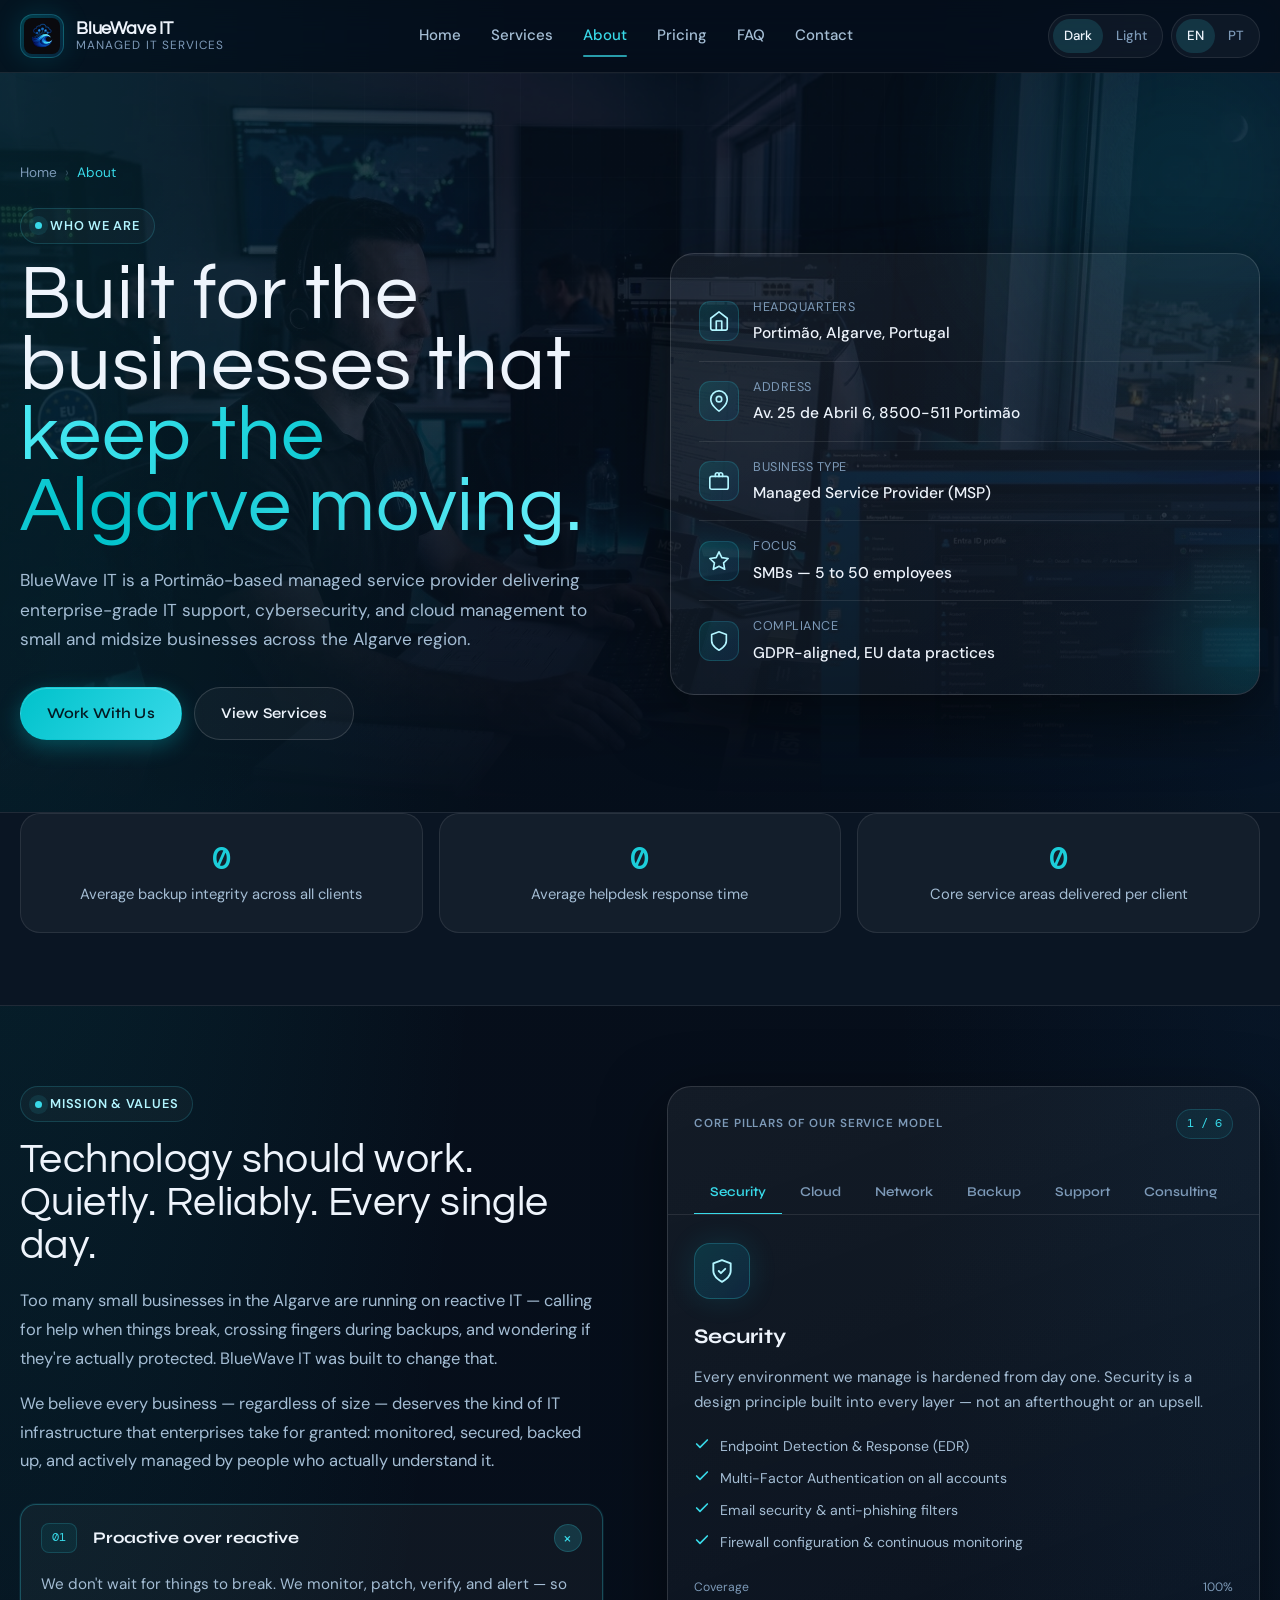
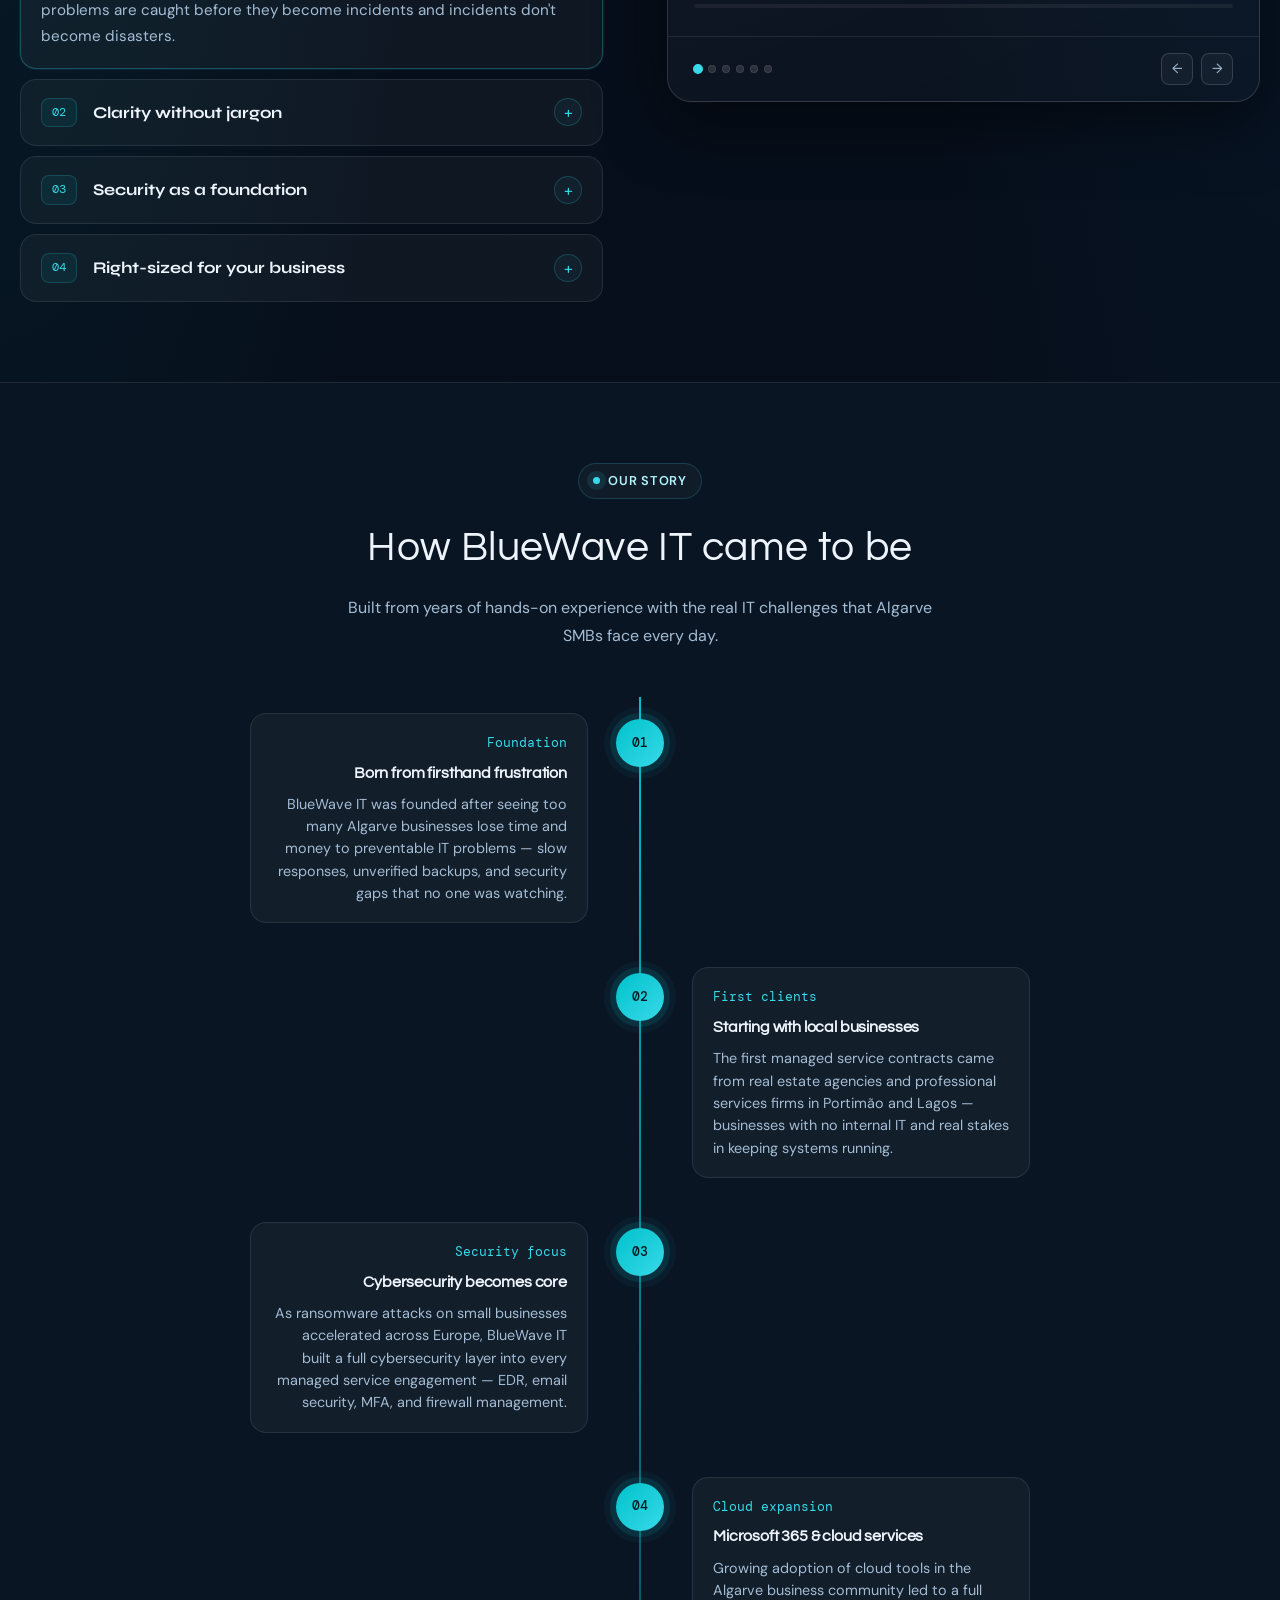
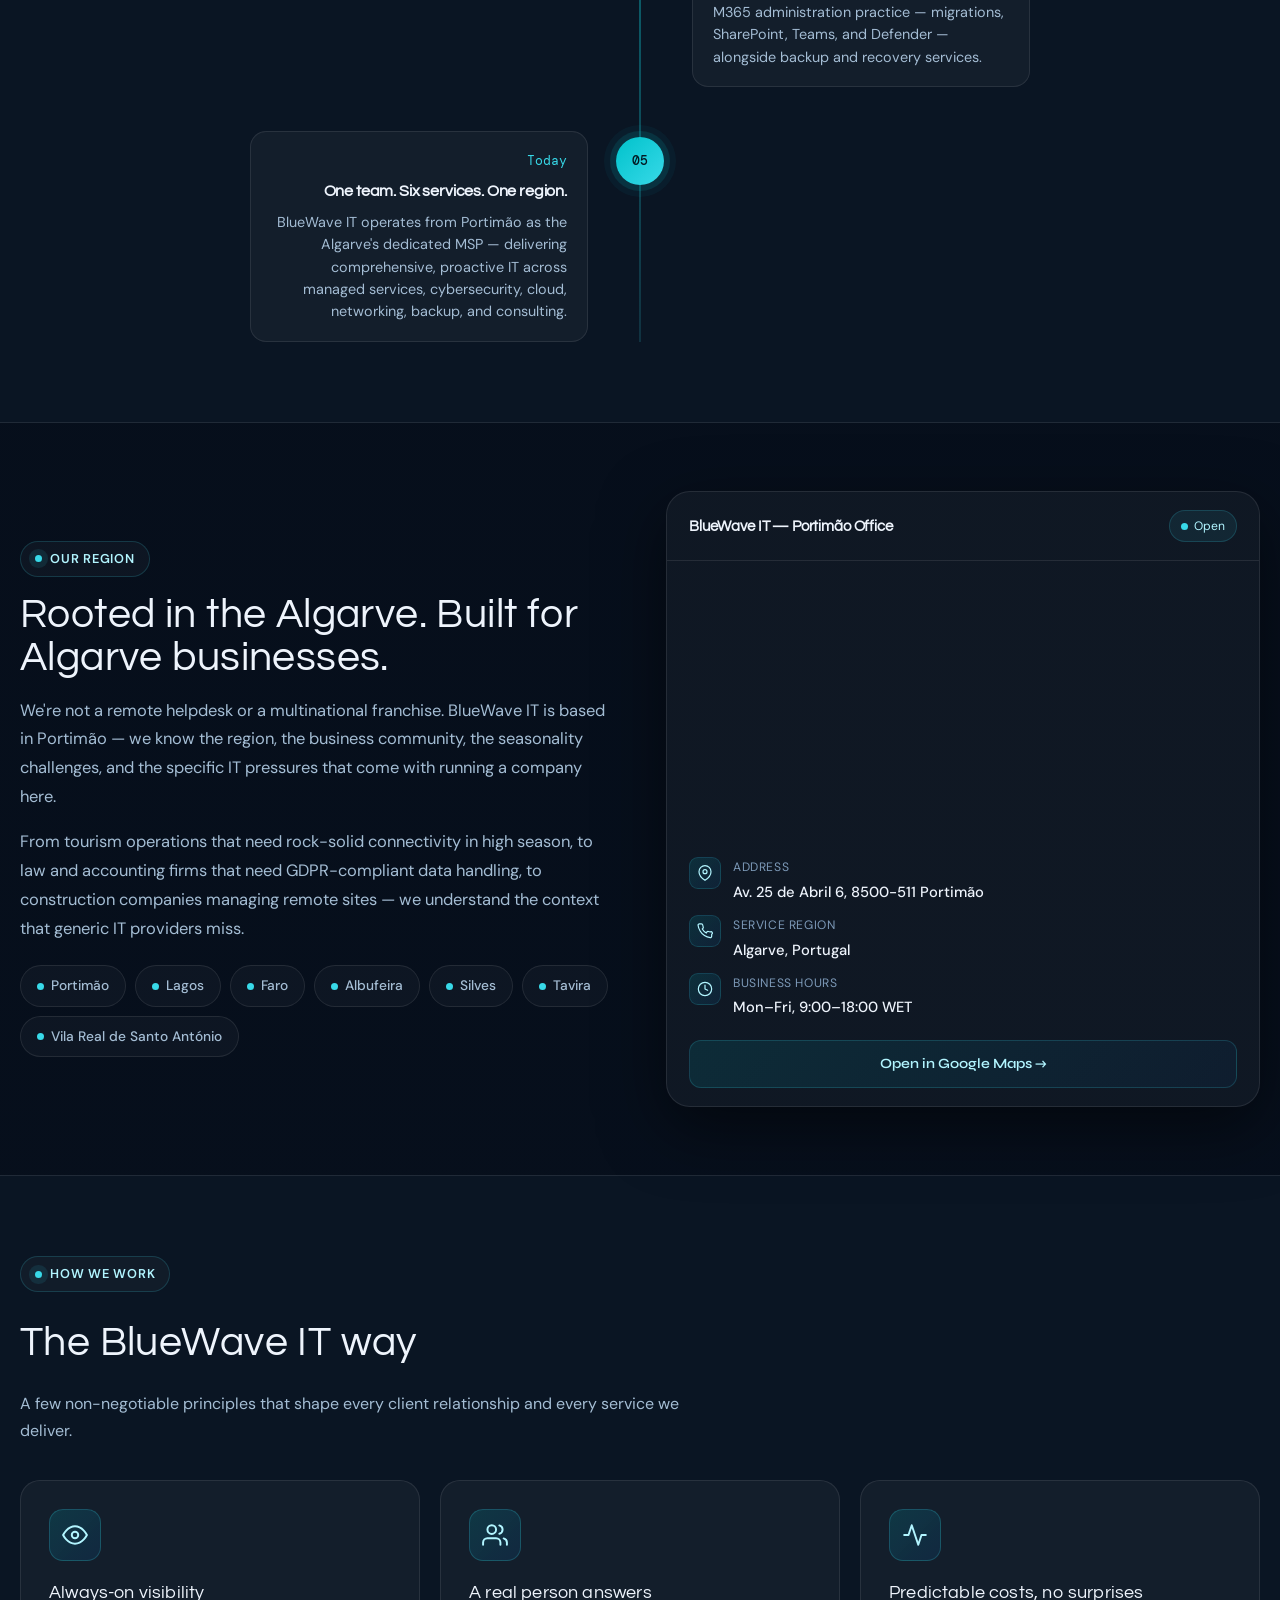
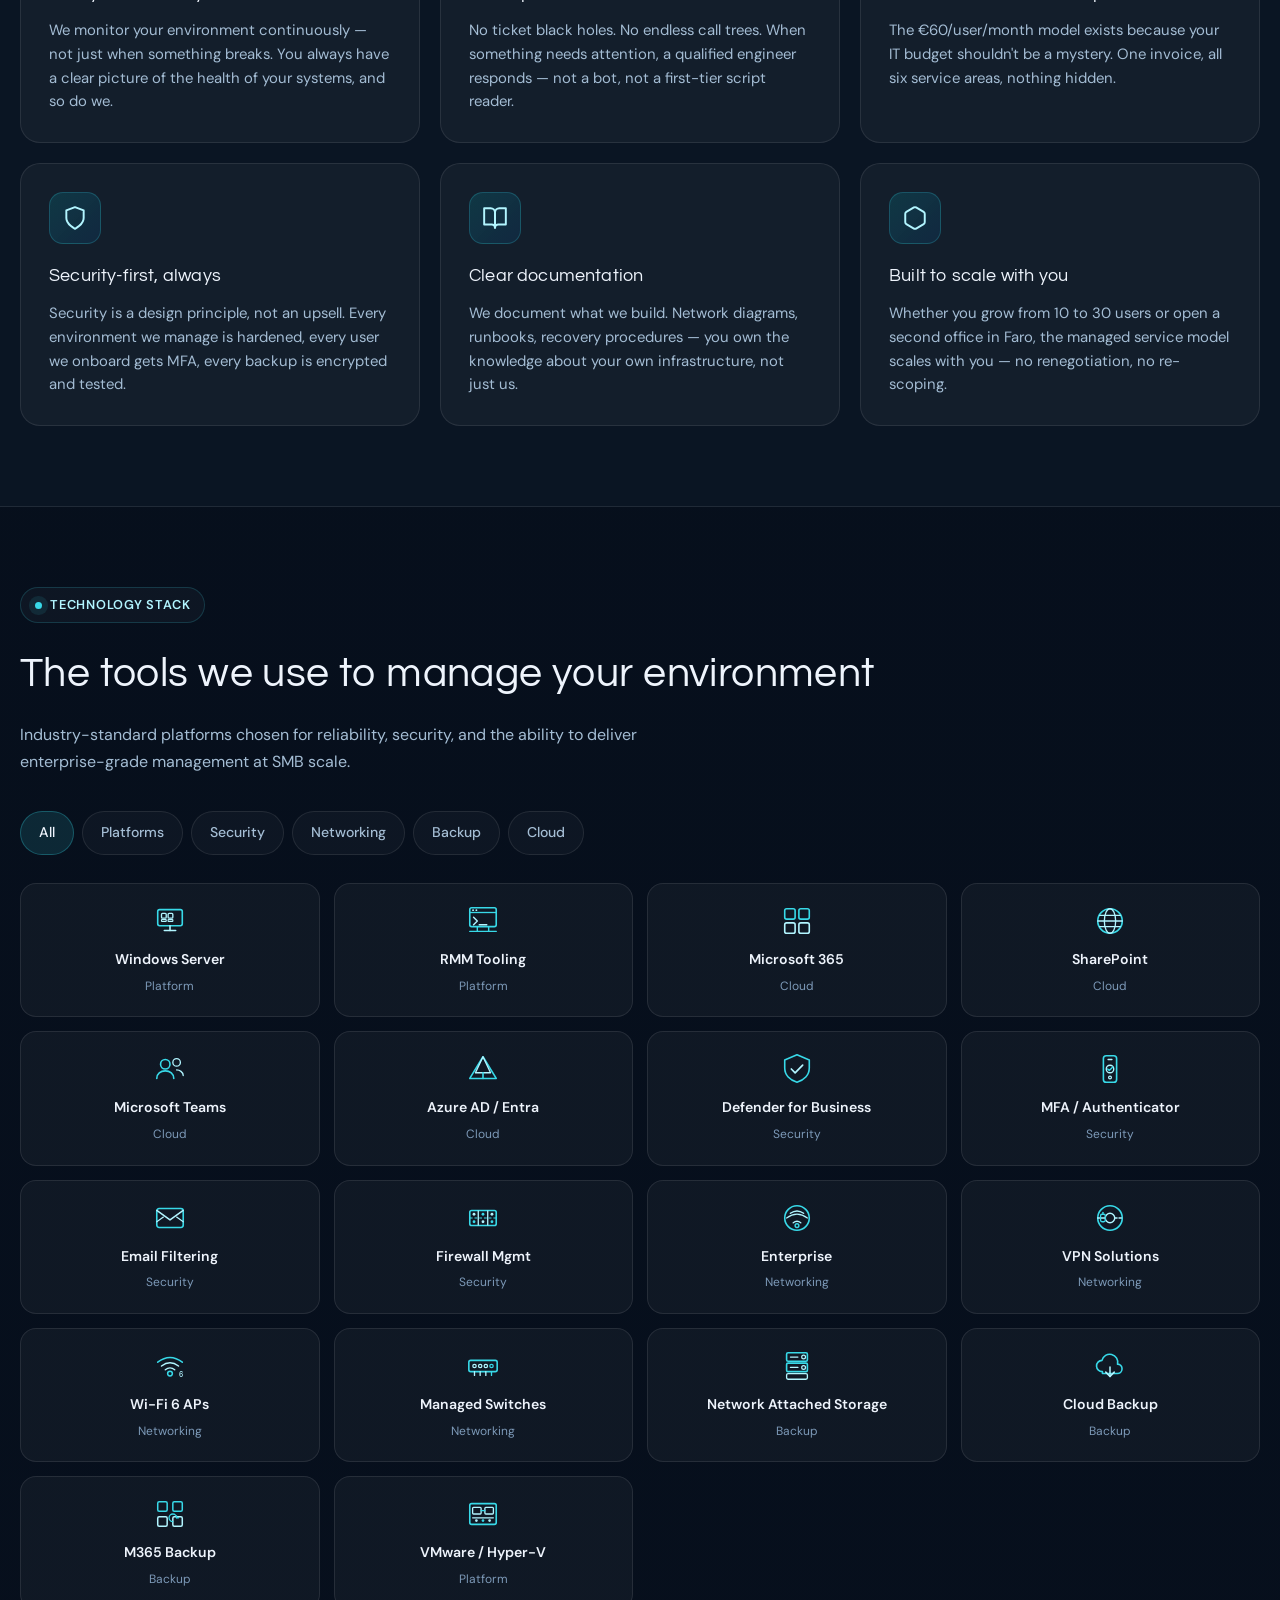
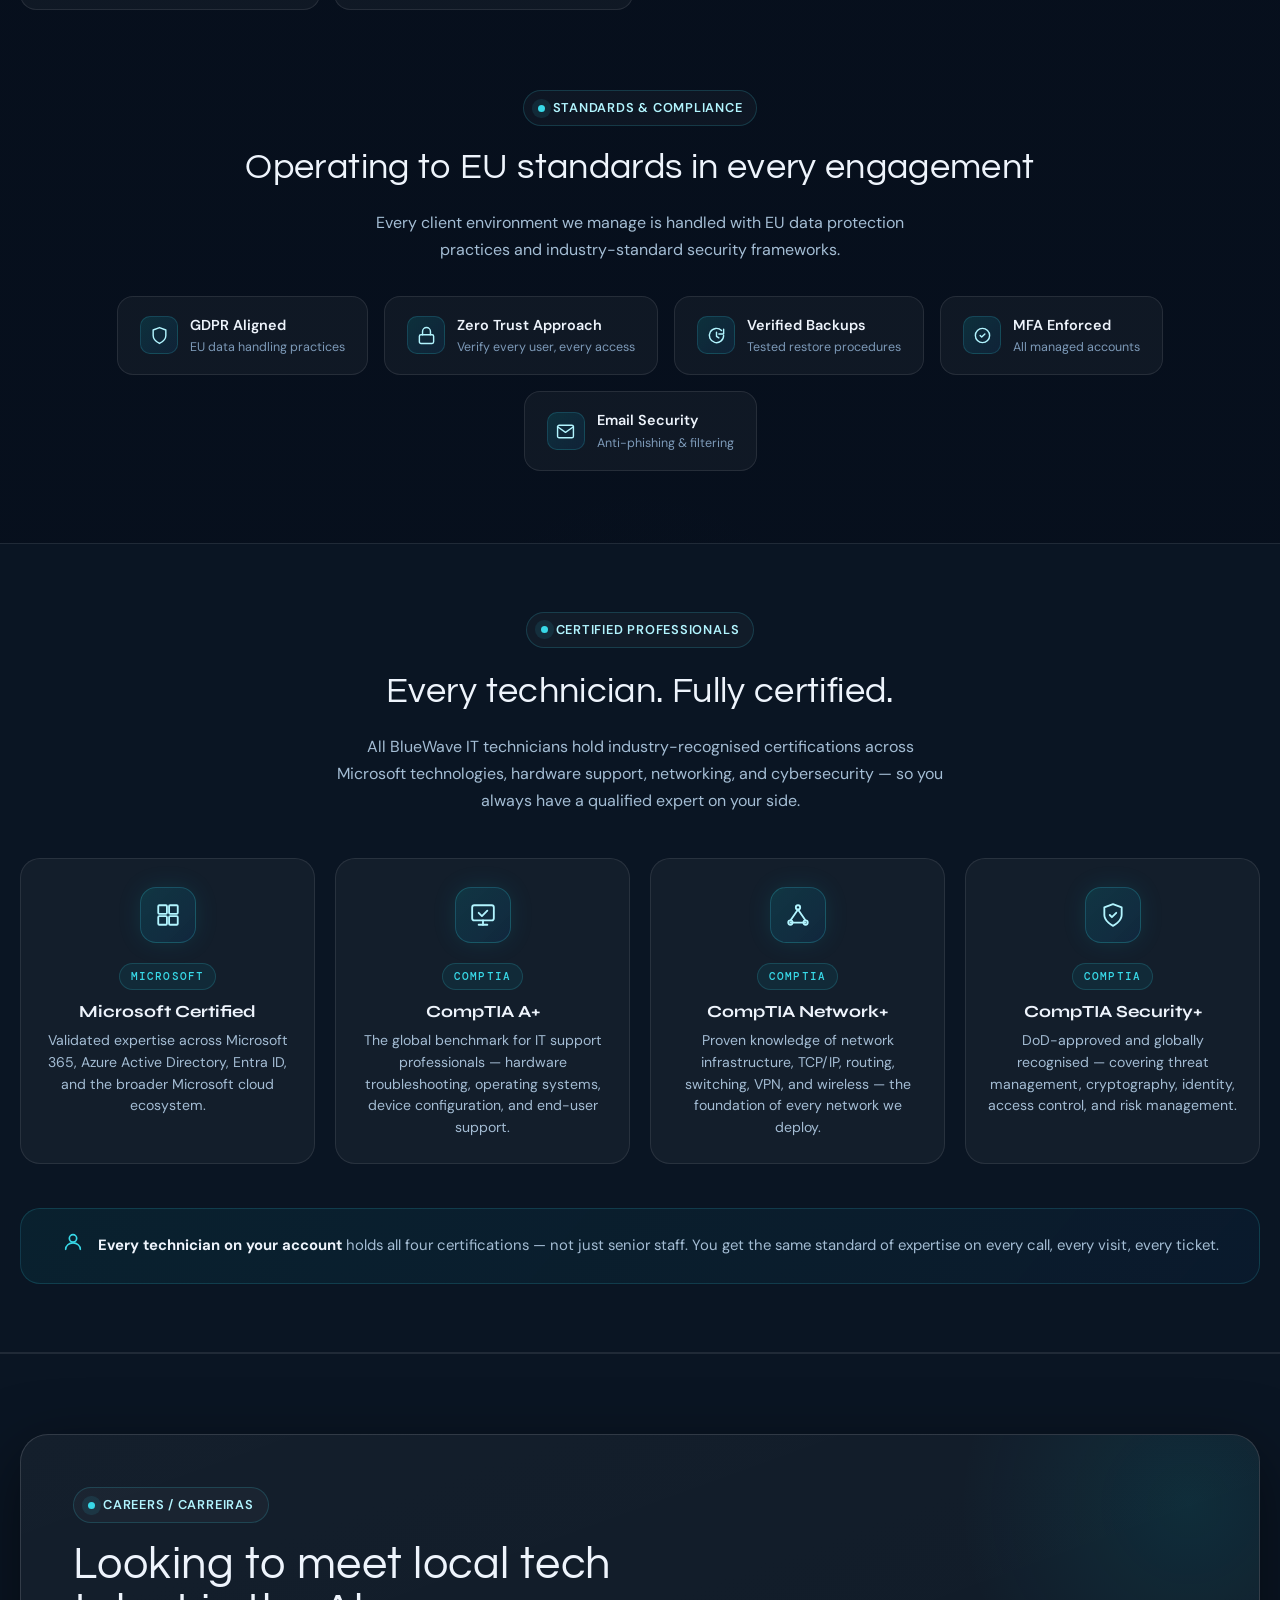
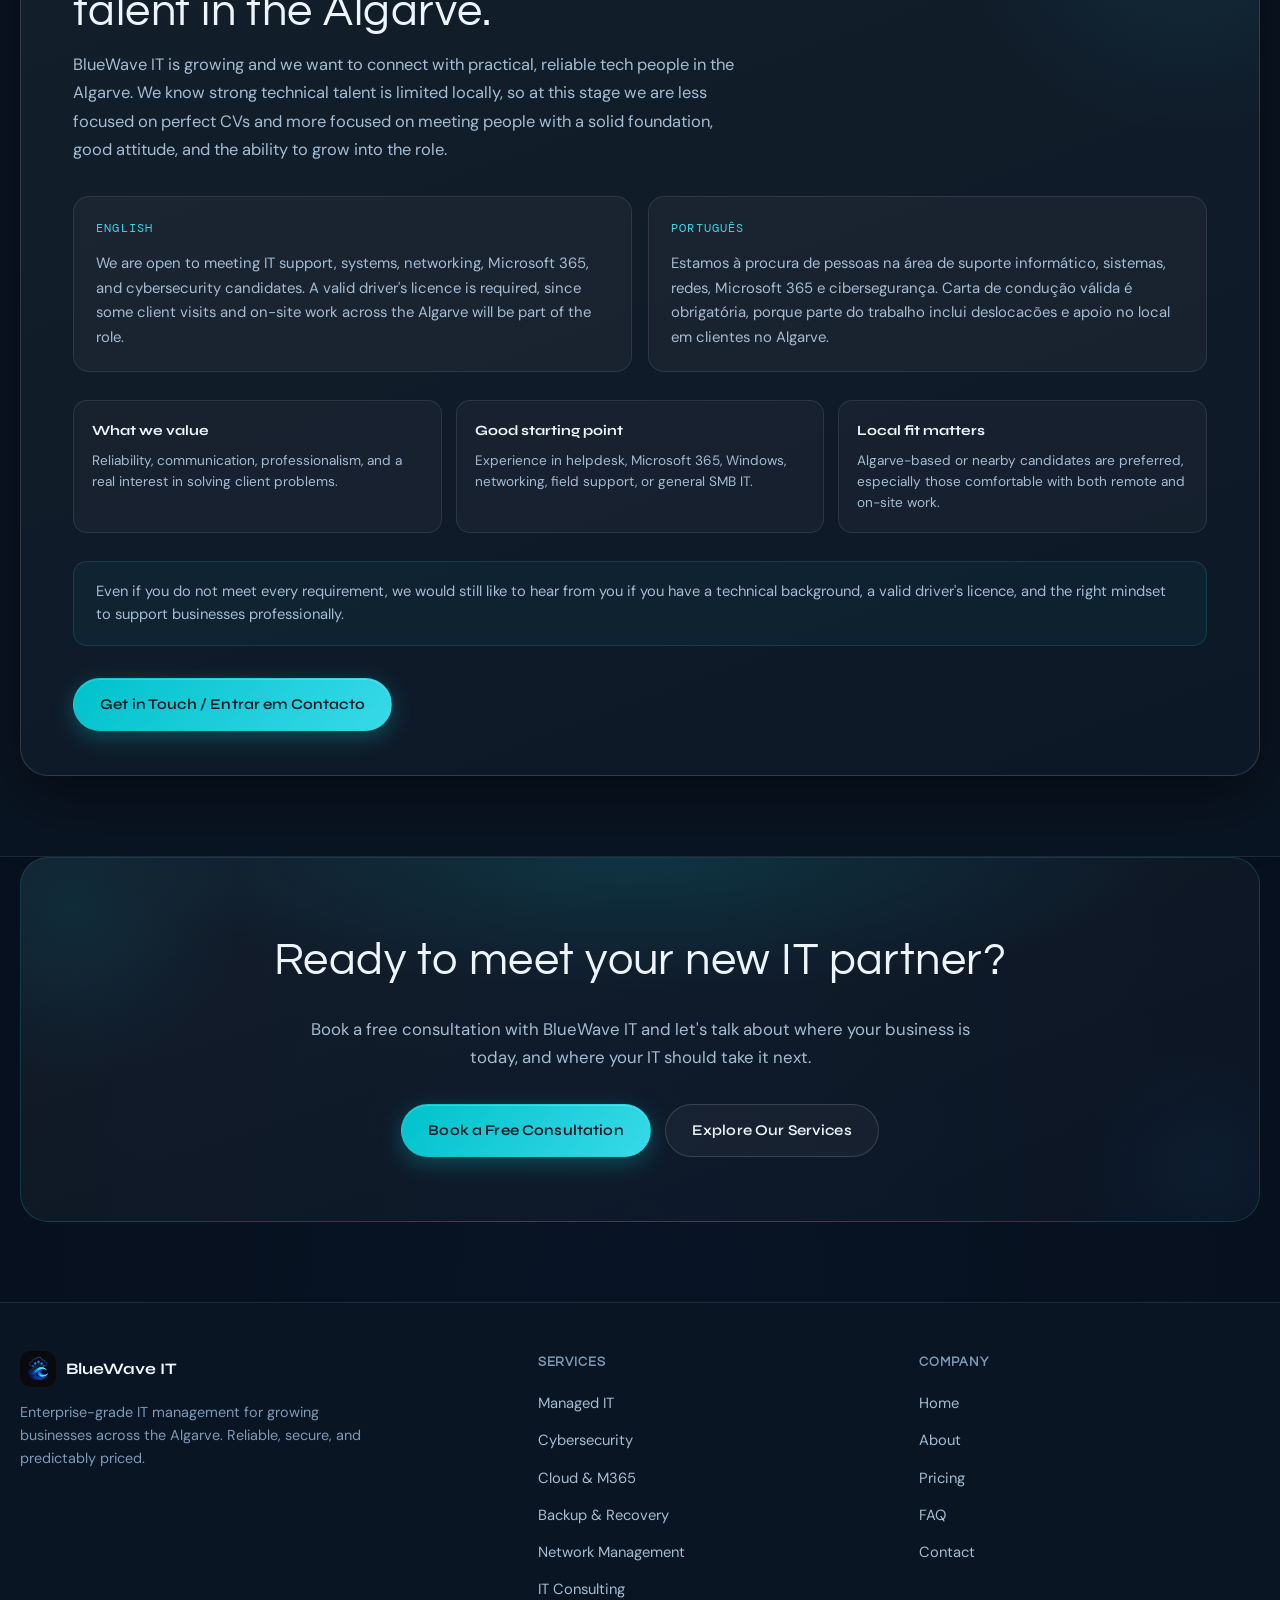
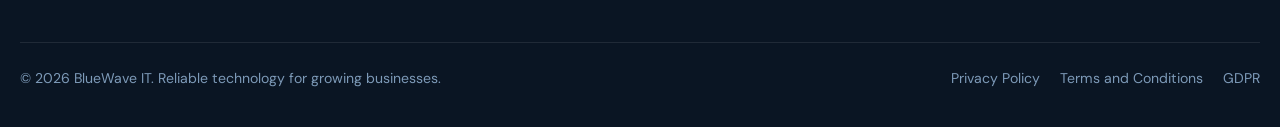
==== commit 4ac06640: "Add files via upload" ====
--- a/about.html
+++ b/about.html
@@ -25,7 +25,8 @@
    <link rel="stylesheet" href="css/theme.css" />
   <link rel="stylesheet" href="css/components.css" />
   <link rel="stylesheet" href="css/pages/about.css" />
-
+  <link rel="stylesheet" href="css/theme.css" />
+  <link rel="stylesheet" href="css/nav.css" />
   <script type="application/ld+json">
   {
     "@context": "https://schema.org",
@@ -71,52 +72,9 @@
 </head>
 <body>
 
-  <!-- ── HEADER ── -->
-  <header class="site-header" id="siteHeader">
-    <div class="container nav">
-      <a href="index.html" class="logo" aria-label="BlueWave IT Home">
-        <div class="logo-mark">
-          <img src="images/logo_dark.png" data-dark="images/logo_dark.png" data-light="images/logo_light.png" alt="BlueWave IT" class="logo-img" width="38" height="38" style="width:100%;height:100%;object-fit:contain;border-radius:10px;"/>
-        </div>
-        <div class="logo-wordmark">
-          <strong>BlueWave IT</strong>
-          <span data-i18n="nav_label">Managed IT Services</span>
-        </div>
-      </a>
-      <nav class="nav-links" aria-label="Primary navigation">
-        <a href="index.html"         data-i18n="nav_home">Home</a>
-        <a href="services.html" data-i18n="nav_services">Services</a>
-        <a href="about.html"   class="active" data-i18n="nav_about">About</a>
-        <a href="pricing.html"  data-i18n="nav_pricing">Pricing</a>
-        <a href="pricing.html#faq"      data-i18n="nav_faq">FAQ</a>
-        <a href="contact.html"  data-i18n="nav_contact">Contact</a>
-      </nav>
-      <div class="nav-right">
-        <div class="tog nav-theme-tog" aria-label="Theme switcher">
-          <button class="tog-btn active" data-theme="dark"  data-i18n="theme_dark">Dark</button>
-          <button class="tog-btn"        data-theme="light" data-i18n="theme_light">Light</button>
-        </div>
-        <div class="tog">
-          <button class="tog-btn active" data-lang="en">EN</button>
-          <button class="tog-btn"        data-lang="pt">PT</button>
-        </div>
-        <button class="nav-toggle" id="navToggle" aria-label="Open menu">☰</button>
-      </div>
-    </div>
-    <div class="container mobile-menu" id="mobileMenu">
-      <a href="index.html"         data-i18n="nav_home">Home</a>
-      <a href="services.html"      data-i18n="nav_services">Services</a>
-      <a href="about.html"     class="active"     data-i18n="nav_about">About</a>
-      <a href="pricing.html" data-i18n="nav_pricing">Pricing</a>
-      <a href="contact.html" data-i18n="nav_contact">Contact</a>
-      <div class="mobile-menu-theme">
-        <div class="tog" aria-label="Theme switcher">
-          <button class="tog-btn active" data-theme="dark"  data-i18n="theme_dark">Dark</button>
-          <button class="tog-btn"        data-theme="light" data-i18n="theme_light">Light</button>
-        </div>
-      </div>
-    </div>
-  </header>
+<!-- ─── HEADER ─────────────────────────────────────────── -->
+  <div id="site-nav"></div>
+
 
   <!-- ── PAGE HERO ── -->
   <div class="page-hero">
@@ -1089,6 +1047,6 @@
   <button class="back-to-top" id="backToTop" aria-label="Back to top">↑</button>
   <script src="js/site.js"></script>
   <script src="js/pages/about.js"></script>
-
+  <script src="js/nav.js" defer></script>
 </body>
 </html>
--- a/css/nav.css
+++ b/css/nav.css
@@ -0,0 +1,323 @@
+/* ================================================================
+   BlueWave IT — /css/nav.css
+   Shared navigation styles. Loaded on every page.
+   Depends on: theme.css (design tokens must load first)
+   ================================================================ */
+
+/* ── Sticky header ─────────────────────────────────────────────── */
+.site-header {
+  position: sticky;
+  top: 0;
+  z-index: 60;
+  backdrop-filter: blur(18px) saturate(160%);
+  -webkit-backdrop-filter: blur(18px) saturate(160%);
+  background: rgba(6, 14, 26, 0.72);
+  border-bottom: 1px solid var(--line);
+  transition: background 200ms ease,
+              box-shadow 200ms ease,
+              border-color 200ms ease;
+}
+body.theme-light .site-header {
+  background: rgba(243, 248, 253, 0.82);
+}
+.site-header.scrolled {
+  background: rgba(6, 14, 26, 0.96);
+  box-shadow: 0 8px 32px rgba(0, 0, 0, 0.30);
+  border-bottom-color: var(--line-strong);
+}
+body.theme-light .site-header.scrolled {
+  background: rgba(243, 248, 253, 0.97);
+  box-shadow: 0 8px 32px rgba(10, 22, 40, 0.10);
+}
+
+/* ── Inner row ─────────────────────────────────────────────────── */
+.nav-inner {
+  min-height: var(--header-h, 72px);
+  display: flex;
+  align-items: center;
+  justify-content: space-between;
+  gap: 20px;
+}
+
+/* ── Logo ──────────────────────────────────────────────────────── */
+.logo {
+  display: flex;
+  align-items: center;
+  gap: 12px;
+  flex: 0 0 auto;
+  text-decoration: none;
+  color: inherit;
+}
+.logo-mark {
+  width: 44px;
+  height: 44px;
+  border-radius: 13px;
+  background: linear-gradient(135deg, rgba(0,194,203,0.25), rgba(15,76,129,0.30));
+  border: 1px solid rgba(56,217,232,0.24);
+  box-shadow: 0 0 28px rgba(0,194,203,0.16);
+  display: grid;
+  place-items: center;
+  overflow: hidden;
+  flex: 0 0 auto;
+  transition: box-shadow 220ms ease;
+}
+.logo:hover .logo-mark {
+  box-shadow: 0 0 36px rgba(0,194,203,0.26);
+}
+.logo-mark img {
+  width: 86%;
+  height: 86%;
+  object-fit: contain;
+  border-radius: 8px;
+  display: block;
+}
+.logo-wordmark {
+  display: flex;
+  flex-direction: column;
+  line-height: 1.1;
+}
+.logo-wordmark strong {
+  font-family: var(--font-display);
+  font-size: 1.1rem;
+  font-weight: 700;
+  letter-spacing: -0.01em;
+  color: var(--text);
+}
+.logo-wordmark span {
+  color: var(--muted);
+  font-size: 0.74rem;
+  letter-spacing: 0.09em;
+  text-transform: uppercase;
+}
+
+/* ── Desktop nav links ─────────────────────────────────────────── */
+.nav-links {
+  display: flex;
+  gap: 4px;
+  align-items: center;
+  list-style: none;
+  margin: 0;
+  padding: 0;
+}
+.nav-links a {
+  position: relative;
+  color: var(--muted-2);
+  font-size: 0.94rem;
+  font-weight: 500;
+  padding: 7px 13px;
+  border-radius: 8px;
+  text-decoration: none;
+  transition: color 160ms ease, background 160ms ease;
+  outline-offset: 3px;
+}
+.nav-links a:hover {
+  color: var(--text);
+  background: rgba(255,255,255,0.05);
+}
+body.theme-light .nav-links a:hover {
+  background: rgba(10,22,40,0.05);
+}
+.nav-links a:focus-visible {
+  outline: 2px solid rgba(56,217,232,0.55);
+}
+.nav-links a.active {
+  color: var(--cyan-2);
+}
+.nav-links a.active::after {
+  content: '';
+  position: absolute;
+  bottom: -1px;
+  left: 13px;
+  right: 13px;
+  height: 2px;
+  border-radius: 2px;
+  background: var(--cyan-2);
+  opacity: 0.7;
+}
+
+/* ── Nav right ─────────────────────────────────────────────────── */
+.nav-right {
+  display: flex;
+  gap: 8px;
+  align-items: center;
+  flex-wrap: nowrap;
+  flex: 0 0 auto;
+}
+
+/* ── Toggle pill (theme / lang) ────────────────────────────────── */
+.tog {
+  display: inline-flex;
+  gap: 2px;
+  padding: 4px;
+  border-radius: 999px;
+  background: rgba(255,255,255,0.04);
+  border: 1px solid var(--line);
+}
+body.theme-light .tog {
+  background: rgba(10,22,40,0.04);
+}
+.tog-btn {
+  border: 0;
+  background: transparent;
+  color: var(--muted);
+  padding: 6px 11px;
+  border-radius: 999px;
+  font-family: inherit;
+  font-size: 0.83rem;
+  font-weight: 500;
+  cursor: pointer;
+  transition: all 180ms ease;
+  outline-offset: 2px;
+}
+.tog-btn:focus-visible {
+  outline: 2px solid rgba(56,217,232,0.55);
+}
+.tog-btn.active {
+  background: rgba(56,217,232,0.15);
+  color: var(--text);
+}
+.tog-btn:not(.active):hover {
+  color: var(--text);
+  background: rgba(255,255,255,0.06);
+}
+body.theme-light .tog-btn:not(.active):hover {
+  background: rgba(10,22,40,0.06);
+}
+
+/* ── Mobile hamburger ──────────────────────────────────────────── */
+.nav-toggle {
+  display: none;
+  width: 42px;
+  height: 42px;
+  border-radius: 12px;
+  border: 1px solid var(--line-strong);
+  background: rgba(255,255,255,0.04);
+  color: var(--text);
+  align-items: center;
+  justify-content: center;
+  cursor: pointer;
+  transition: background 180ms ease, border-color 180ms ease;
+  outline-offset: 2px;
+}
+.nav-toggle:focus-visible {
+  outline: 2px solid rgba(56,217,232,0.55);
+}
+.nav-toggle:hover {
+  background: rgba(255,255,255,0.08);
+  border-color: rgba(56,217,232,0.24);
+}
+body.theme-light .nav-toggle {
+  background: rgba(10,22,40,0.04);
+}
+.nav-toggle svg {
+  width: 18px;
+  height: 18px;
+  stroke: currentColor;
+  stroke-width: 2;
+  stroke-linecap: round;
+  fill: none;
+}
+
+/* ── Mobile menu ───────────────────────────────────────────────── */
+.mobile-menu {
+  display: none;
+  border-top: 1px solid var(--line);
+  background: var(--bg);
+}
+.mobile-menu.open {
+  display: block;
+}
+.mobile-menu .container {
+  padding-top: 10px;
+  padding-bottom: 14px;
+  display: grid;
+  gap: 4px;
+}
+.mobile-menu a {
+  display: block;
+  padding: 12px 14px;
+  border-radius: 13px;
+  background: var(--bg-card);
+  border: 1px solid var(--line);
+  color: var(--text);
+  font-size: 0.96rem;
+  font-weight: 500;
+  text-decoration: none;
+  transition: background 160ms ease, border-color 160ms ease;
+  outline-offset: 2px;
+}
+.mobile-menu a:focus-visible {
+  outline: 2px solid rgba(56,217,232,0.55);
+}
+.mobile-menu a:hover,
+.mobile-menu a.active {
+  background: var(--bg-card-hover, rgba(255,255,255,0.065));
+  border-color: rgba(56,217,232,0.22);
+}
+.mobile-menu a.active {
+  color: var(--cyan-2);
+}
+.mobile-menu-theme {
+  padding: 11px 14px;
+  border-radius: 13px;
+  background: var(--bg-card);
+  border: 1px solid var(--line);
+  display: flex;
+  align-items: center;
+  gap: 10px;
+  margin-top: 4px;
+}
+.mobile-menu-theme .tog {
+  flex: 1;
+  justify-content: center;
+}
+
+/* ── CTA button (optional, used on some pages) ─────────────────── */
+.nav-cta {
+  display: inline-flex;
+  align-items: center;
+  gap: 8px;
+  padding: 9px 18px;
+  border-radius: 999px;
+  background: linear-gradient(130deg, var(--cyan) 0%, var(--cyan-2) 100%);
+  color: #031922;
+  font-family: var(--font-display);
+  font-size: 0.86rem;
+  font-weight: 700;
+  border: none;
+  cursor: pointer;
+  text-decoration: none;
+  transition: box-shadow 200ms ease, transform 200ms ease;
+  white-space: nowrap;
+  box-shadow: 0 4px 18px rgba(0,194,203,0.28);
+}
+.nav-cta:hover {
+  transform: translateY(-1px);
+  box-shadow: 0 8px 26px rgba(0,194,203,0.38);
+}
+
+/* ── Responsive ────────────────────────────────────────────────── */
+@media (max-width: 1080px) {
+  .nav-links  { display: none; }
+  .nav-toggle { display: inline-flex; }
+  .nav-cta    { display: none; }
+}
+
+@media (max-width: 600px) {
+  .logo-wordmark span { display: none; }
+
+  .nav-right .nav-theme-tog { display: none; }
+
+  .tog-btn { padding: 5px 8px; font-size: 0.76rem; }
+  .tog      { padding: 3px; }
+  .nav-right { gap: 6px; }
+
+  .nav-inner {
+    flex-wrap: wrap;
+    gap: 8px;
+    padding: 8px 0;
+    min-height: unset;
+  }
+  .logo       { flex: 1 1 auto; }
+  .nav-right  { flex: 0 0 auto; gap: 6px; margin-left: auto; }
+}
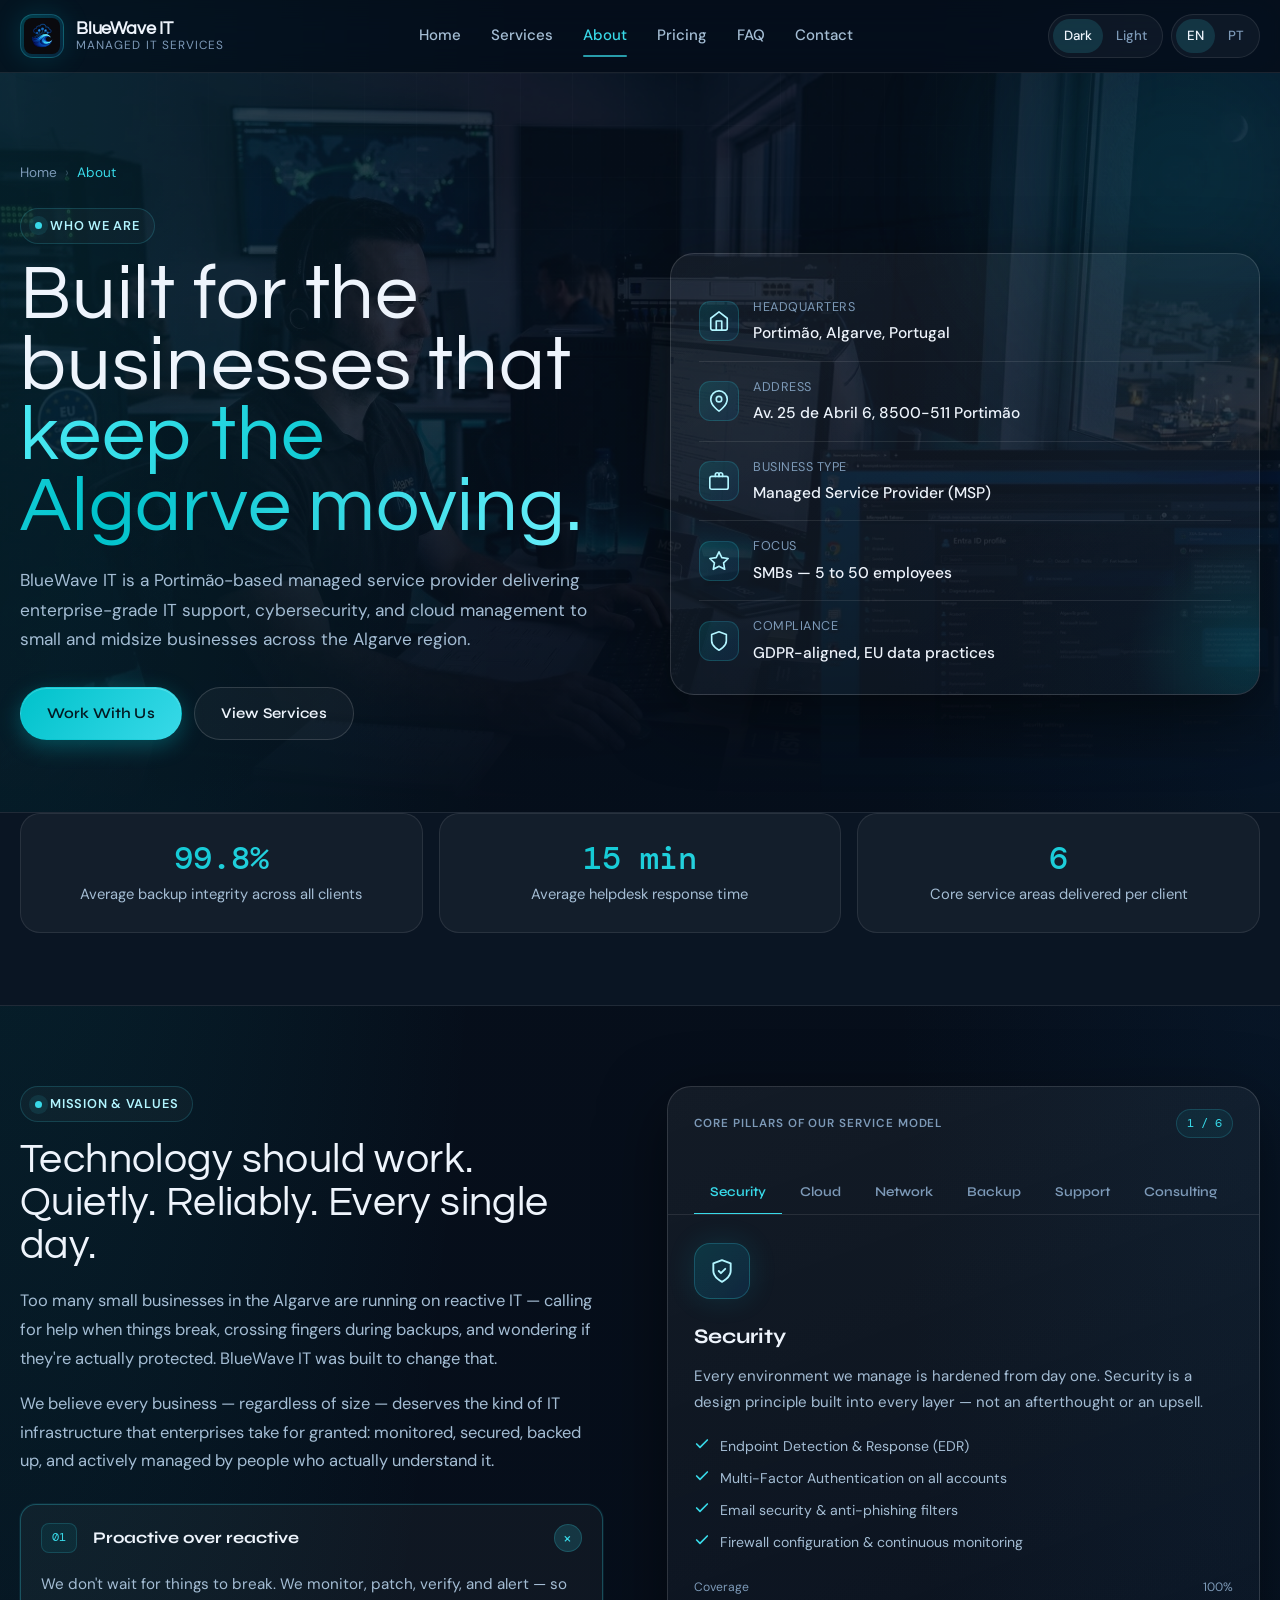
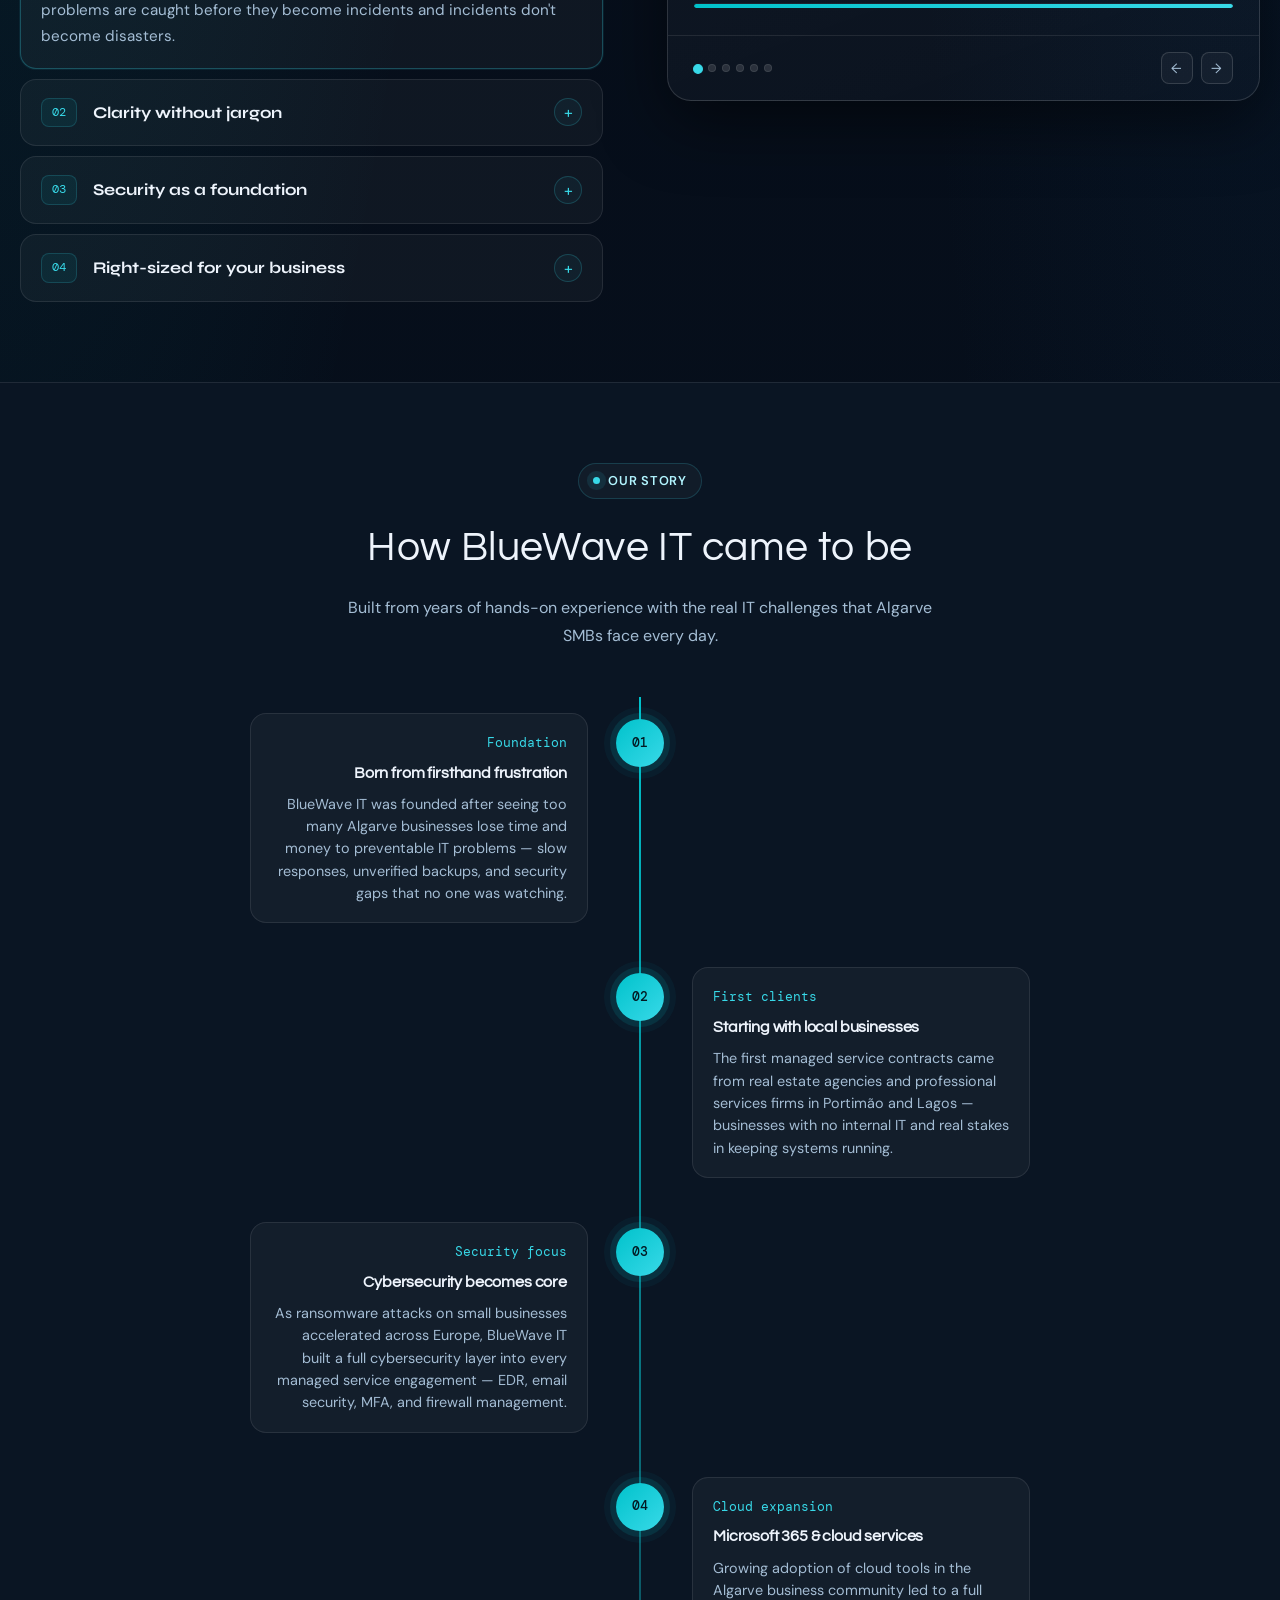
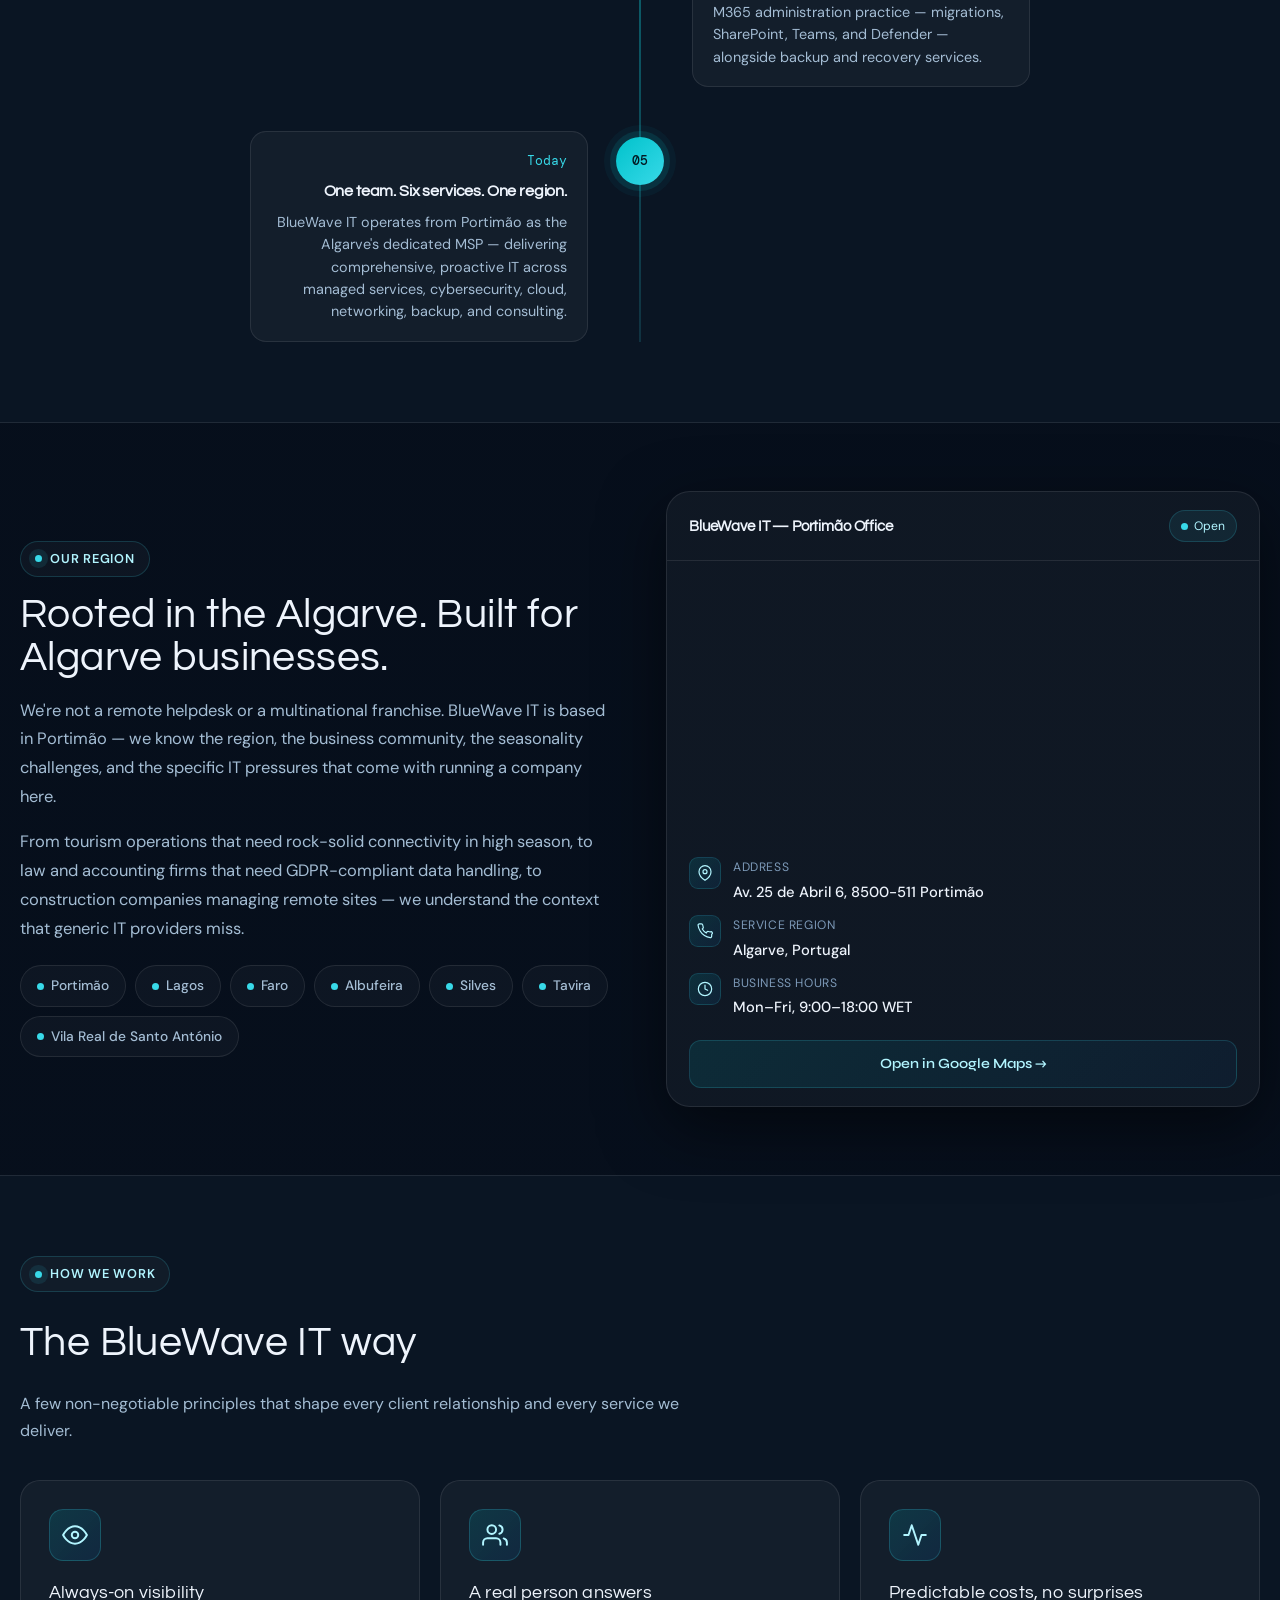
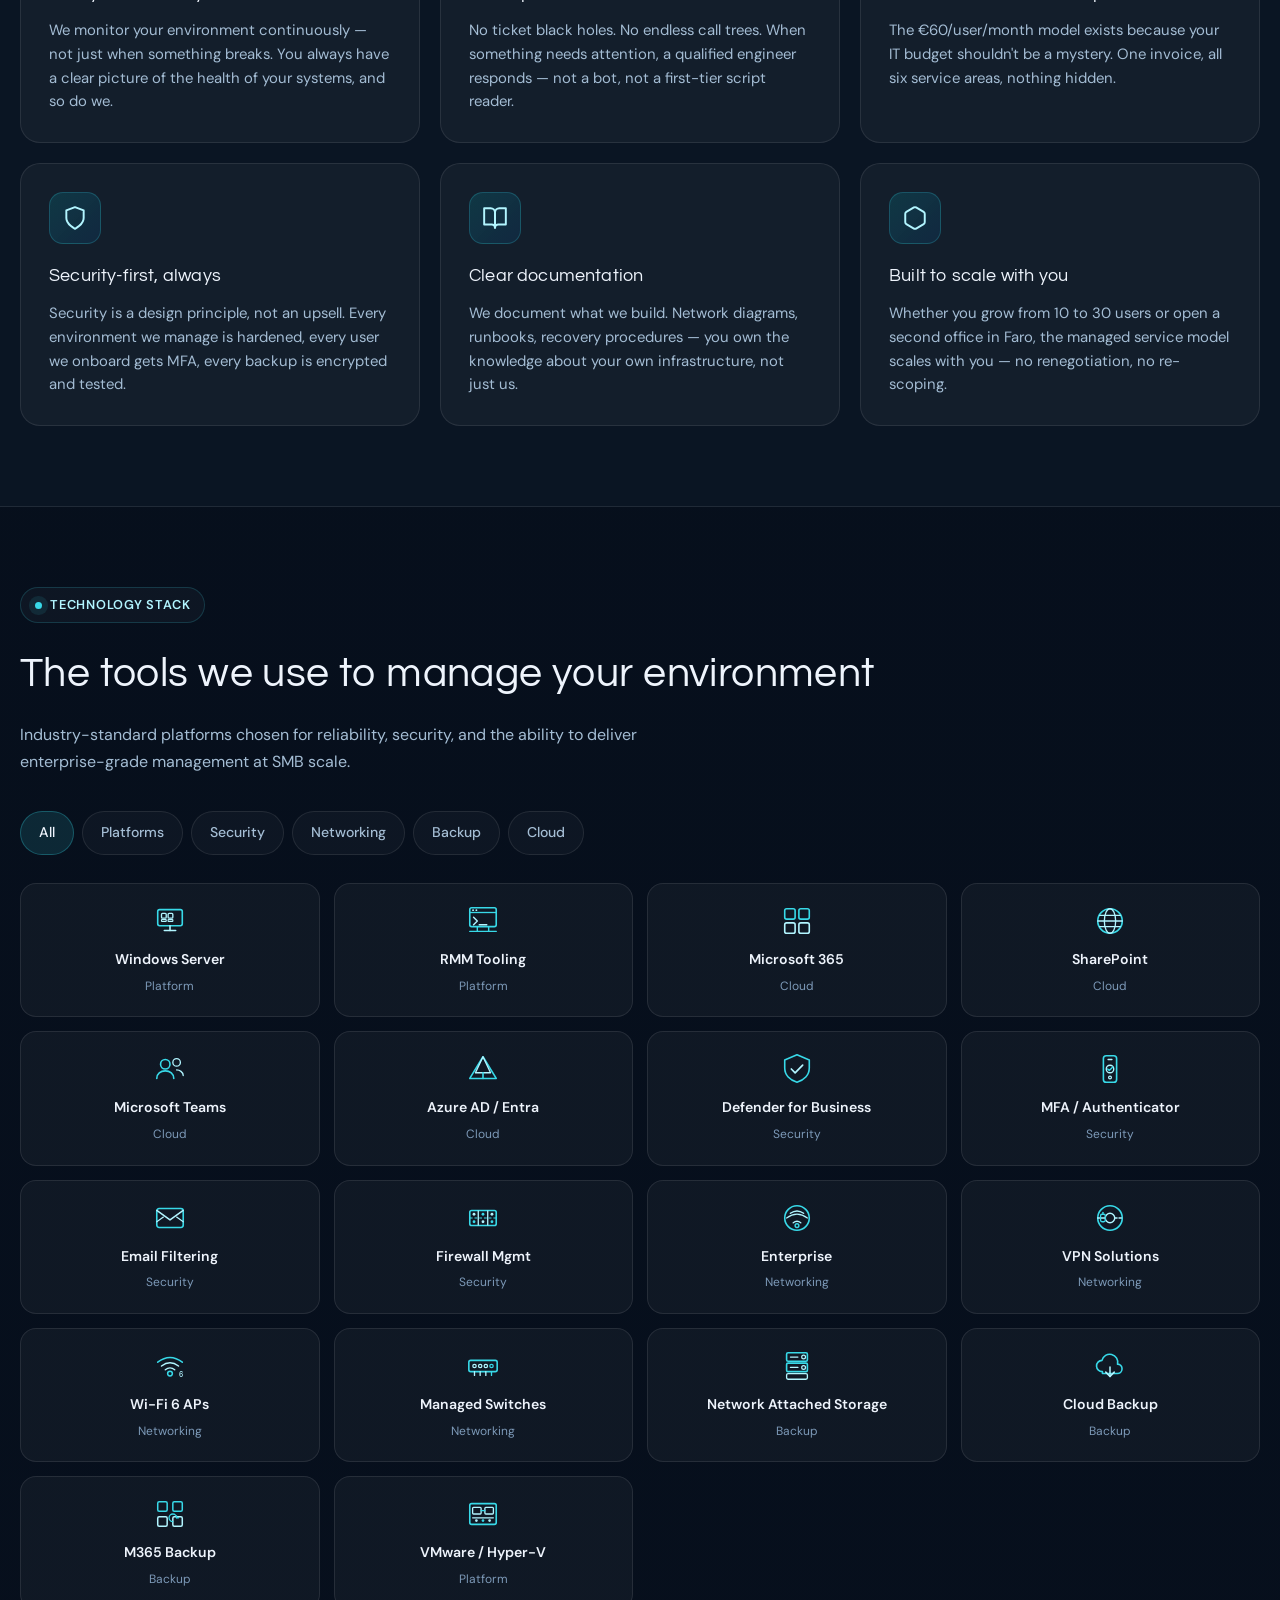
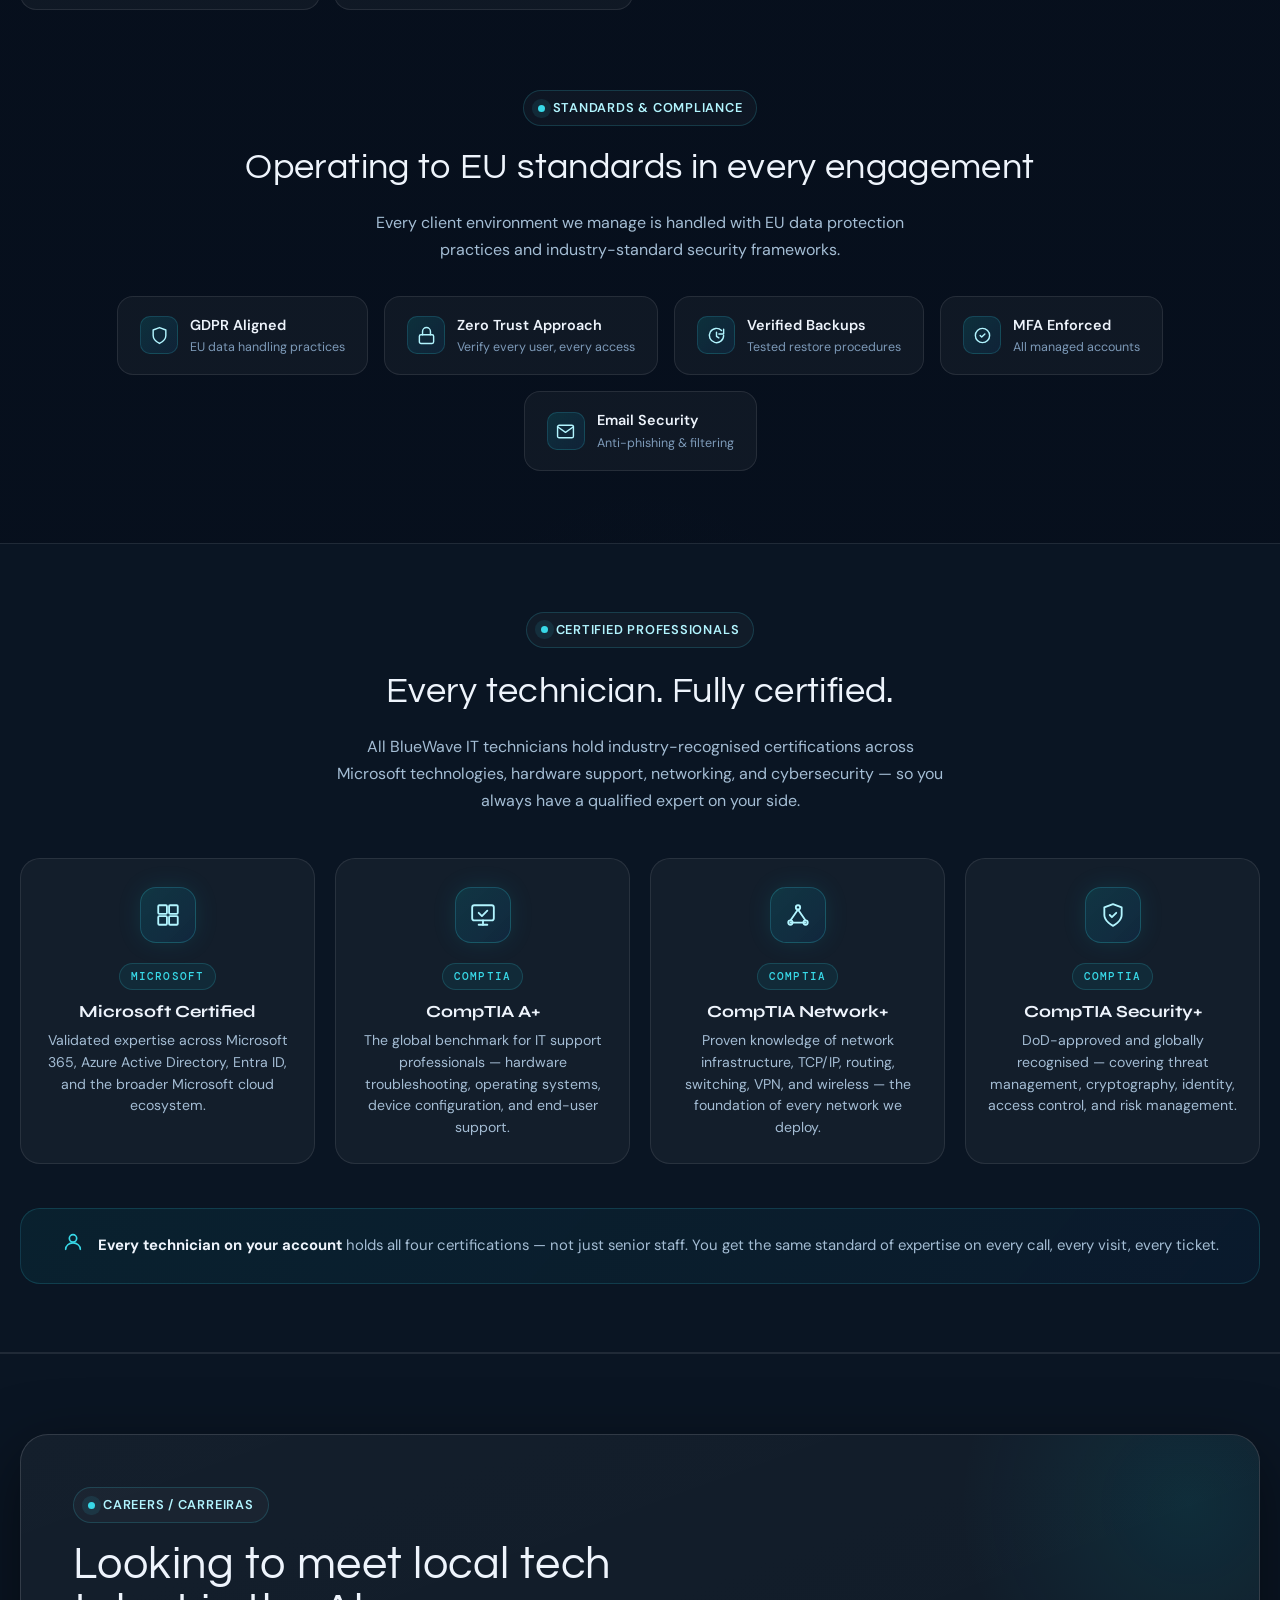
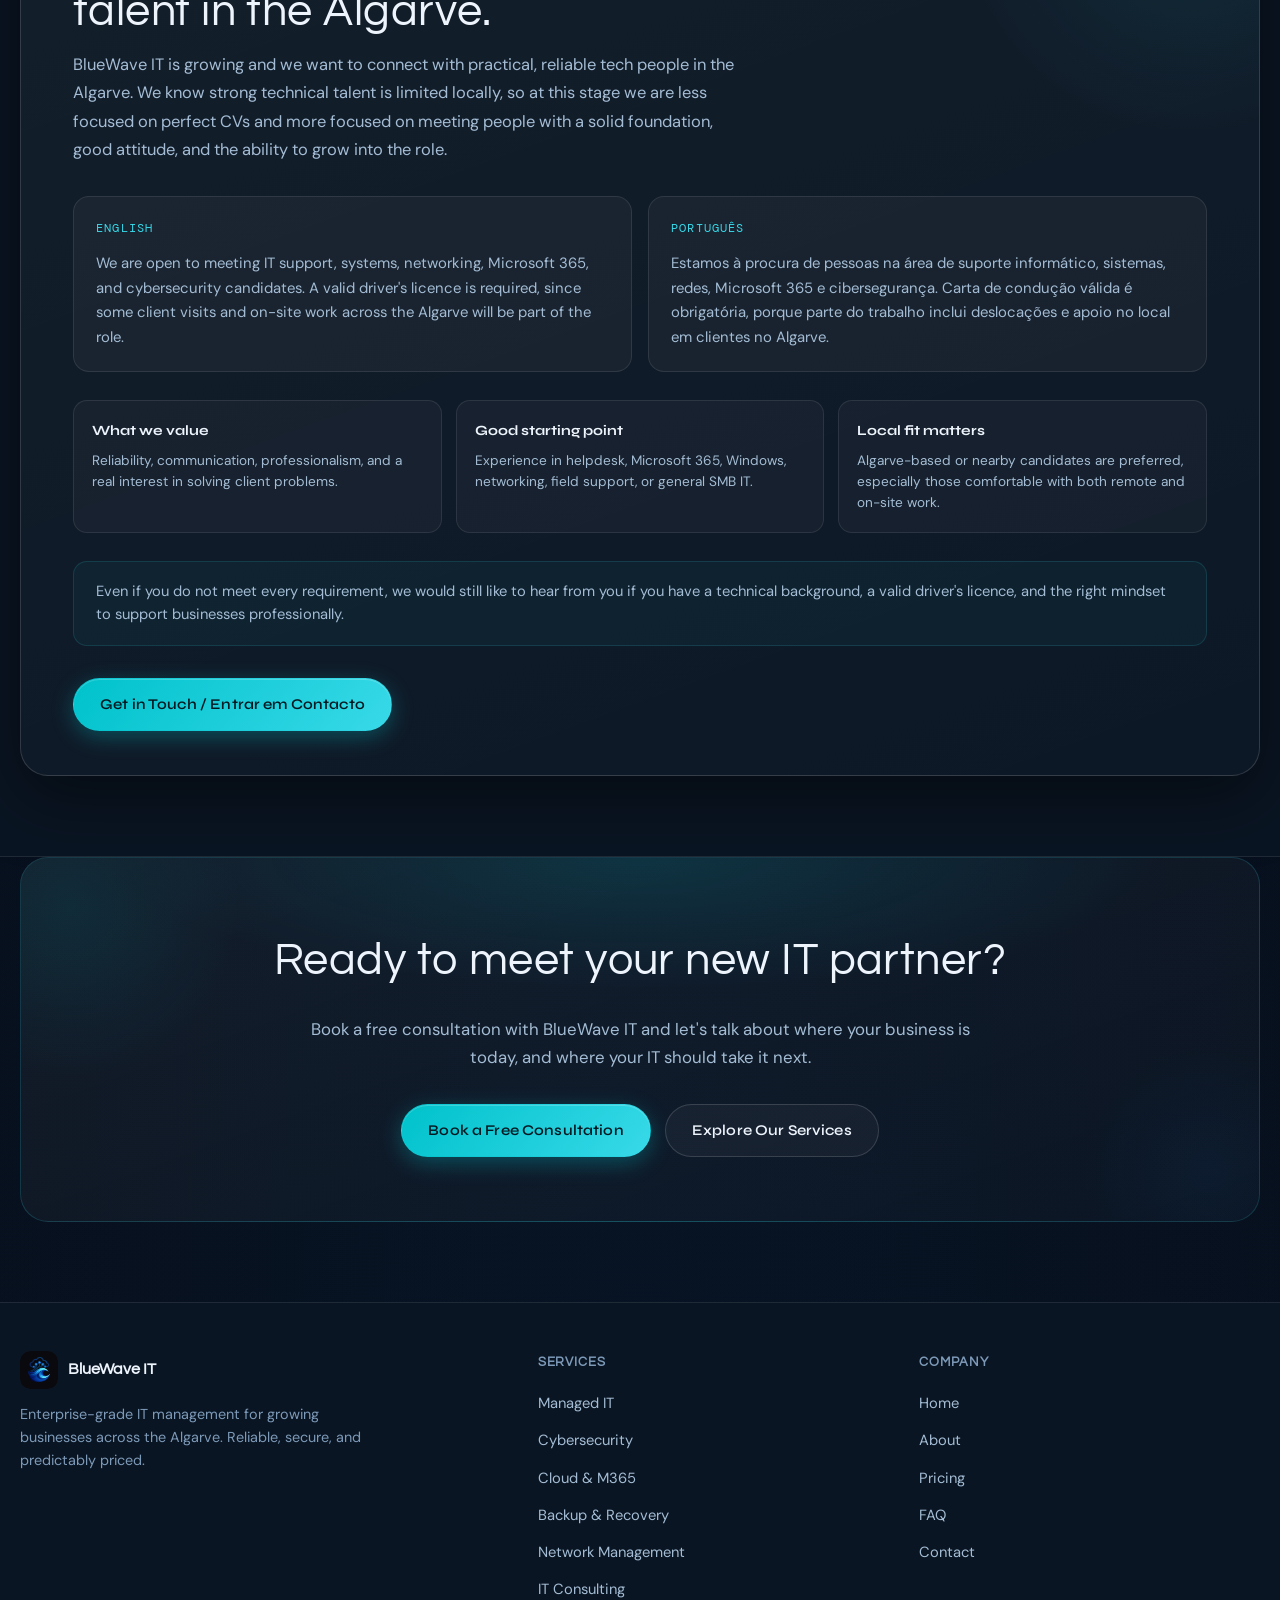
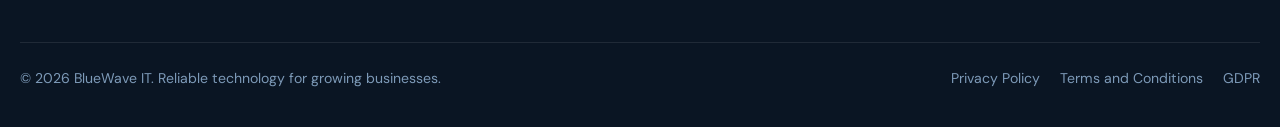
==== commit 9f3cde6b: "Add files via upload" ====
--- a/about.html
+++ b/about.html
@@ -997,54 +997,11 @@
   </section>
 
   <!-- ── FOOTER ── -->
-  <footer class="site-footer">
-    <div class="container">
-      <div class="footer-grid">
-        <div class="footer-brand">
-          <div class="footer-logo-row">
-            <div class="logo-mark" style="width:36px;height:36px;border-radius:10px;background:transparent;border:none;box-shadow:none;">
-          <img src="images/logo_dark.png" data-dark="images/logo_dark.png" data-light="images/logo_light.png" alt="BlueWave IT" class="logo-img" width="38" height="38" style="width:100%;height:100%;object-fit:contain;border-radius:10px;"/>
-        </div>
-            <strong>BlueWave IT</strong>
-          </div>
-          <p data-i18n="ft_tagline">Enterprise-grade IT management for growing businesses across the Algarve. Reliable, secure, and predictably priced.</p>
-        </div>
-        <div class="footer-col">
-          <h4 data-i18n="ft_svc_h">Services</h4>
-          <ul>
-            <li><a href="services.html#managed-it" data-i18n="ft_s1">Managed IT</a></li>
-            <li><a href="services.html#cybersecurity" data-i18n="ft_s2">Cybersecurity</a></li>
-            <li><a href="services.html#cloud" data-i18n="ft_s3">Cloud &amp; M365</a></li>
-            <li><a href="services.html#backup" data-i18n="ft_s4">Backup &amp; Recovery</a></li>
-            <li><a href="services.html#networking" data-i18n="ft_s5">Network Management</a></li>
-            <li><a href="services.html#consulting" data-i18n="ft_s6">IT Consulting</a></li>
-          </ul>
-        </div>
-        <div class="footer-col">
-          <h4 data-i18n="ft_co_h">Company</h4>
-          <ul>
-            <li><a href="index.html"         data-i18n="ft_c1">Home</a></li>
-            <li><a href="about.html"         data-i18n="ft_c2">About</a></li>
-            <li><a href="index.html#pricing" data-i18n="ft_c3">Pricing</a></li>
-            <li><a href="index.html#faq"     data-i18n="ft_c4">FAQ</a></li>
-            <li><a href="contact.html" data-i18n="ft_c5">Contact</a></li>
-
-          </ul>
-        </div>
-      </div>
-      <div class="footer-bottom">
-        <span data-i18n="ft_copy">© 2026 BlueWave IT. Reliable technology for growing businesses.</span>
-        <div class="footer-legal">
-          <a href="privacy.html" data-i18n="ft_privacy">Privacy Policy</a>
-          <a href="terms.html" data-i18n="ft_terms">Terms and Conditions</a>
-          <a href="gdpr.html" data-i18n="ft_gdpr">GDPR</a>
-
-        </div>
-      </div>
-    </div>
-  </footer>
+  <div id="site-footer"></div>
 
   <button class="back-to-top" id="backToTop" aria-label="Back to top">↑</button>
+  <!-- lang.js MUST load first -->
+  <script src="js/lang.js"></script>
   <script src="js/site.js"></script>
   <script src="js/pages/about.js"></script>
   <script src="js/nav.js" defer></script>
